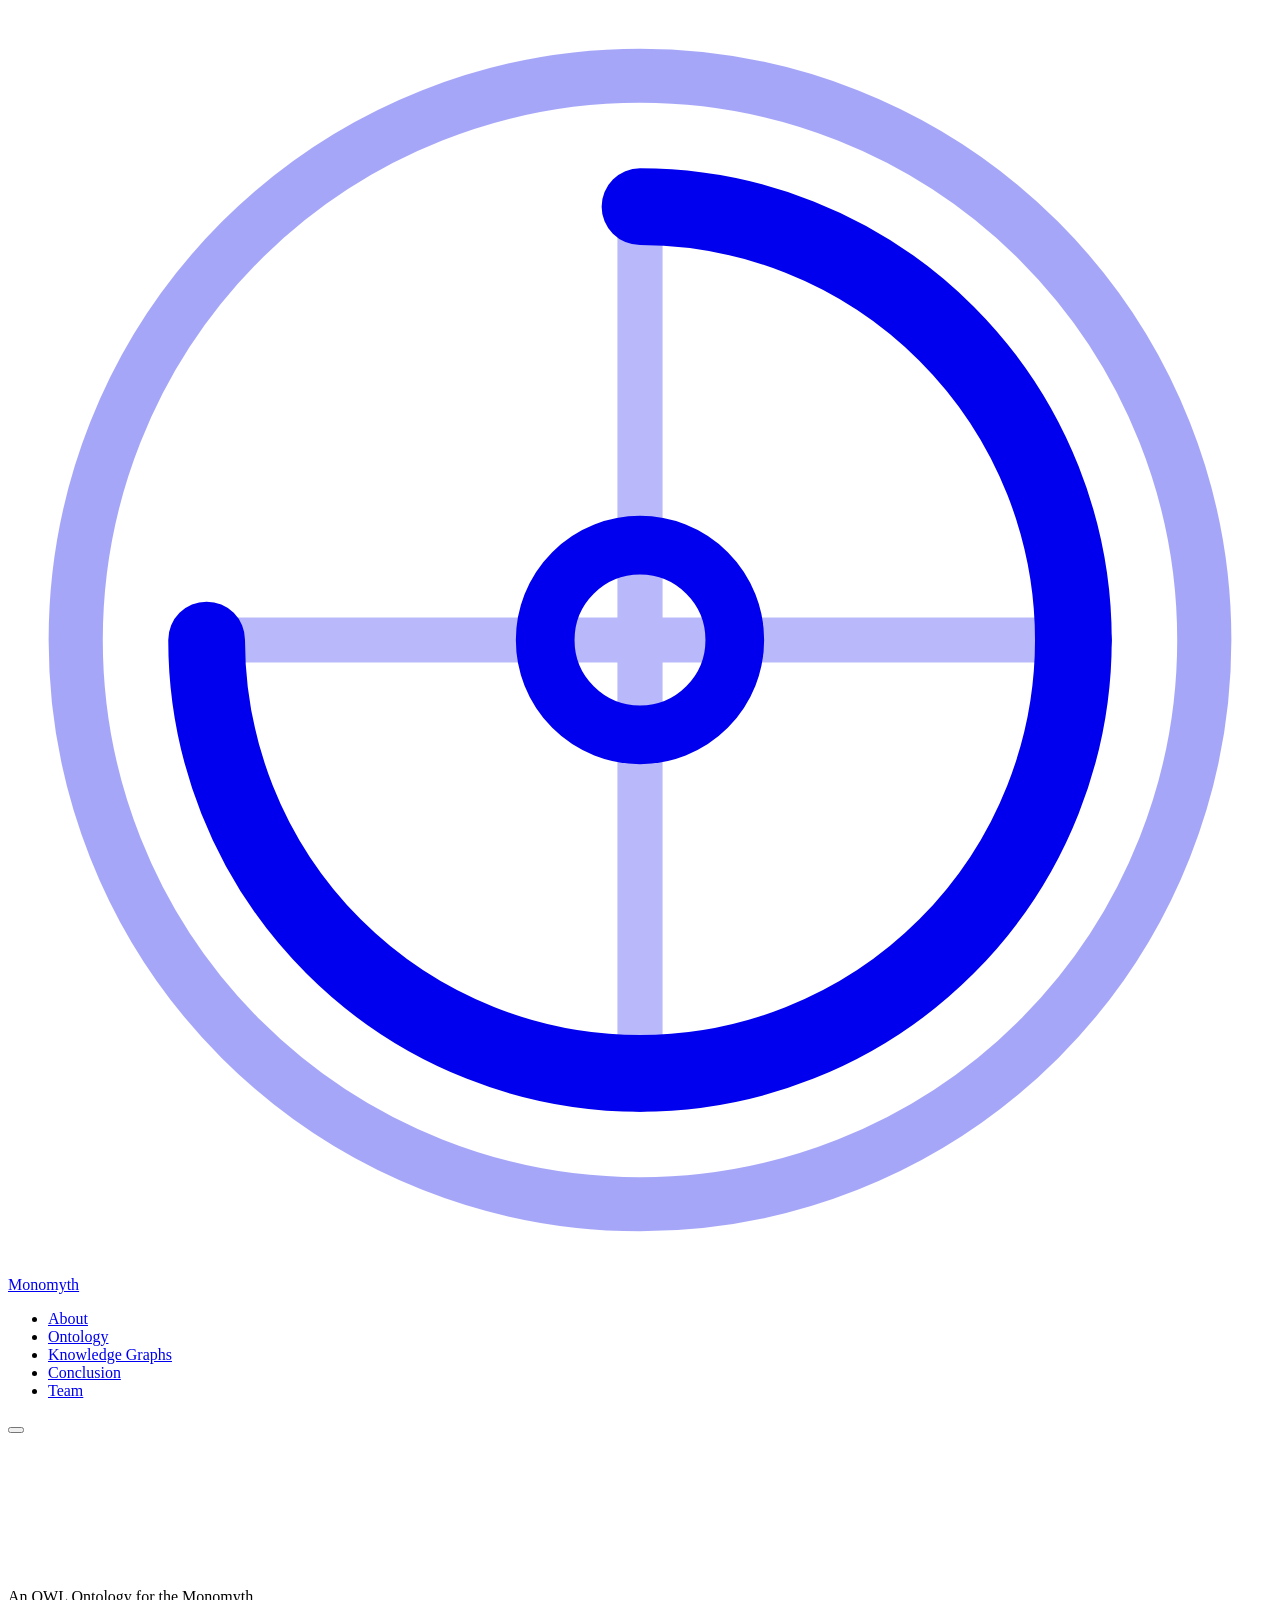
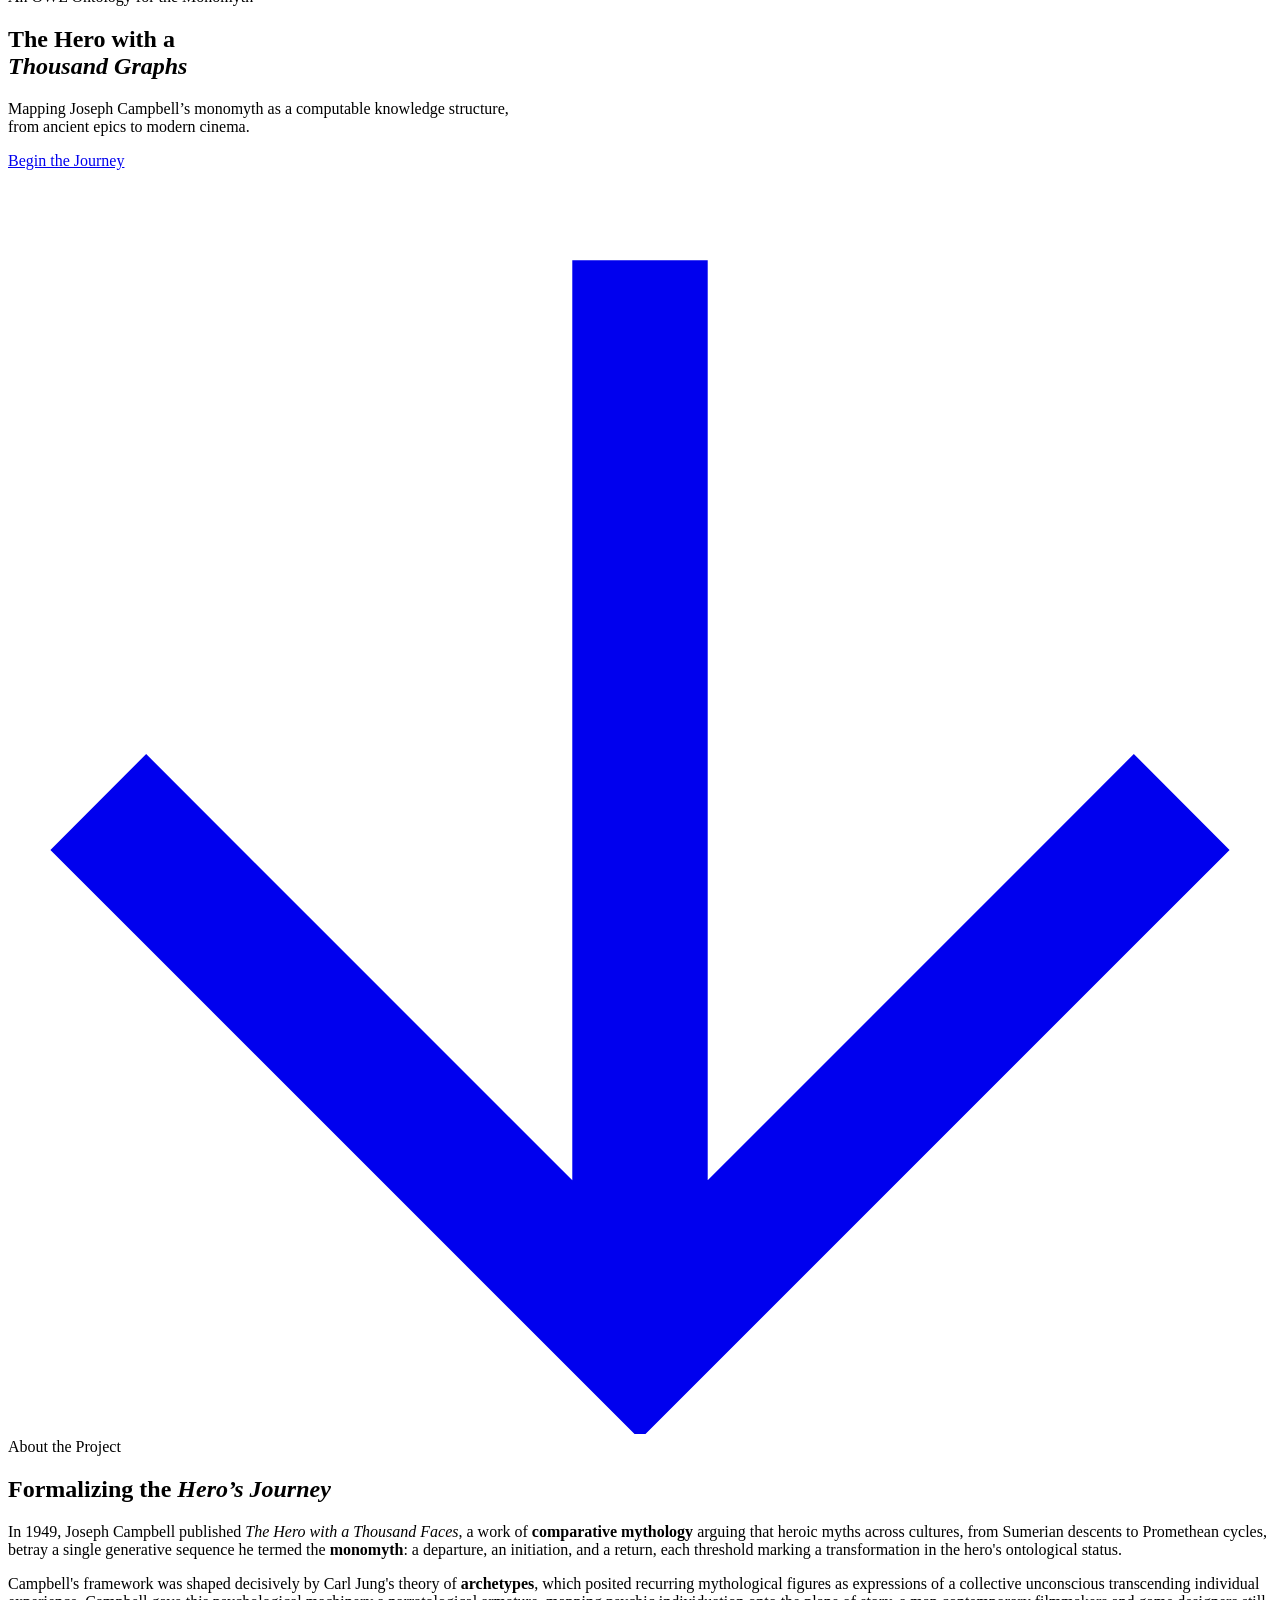
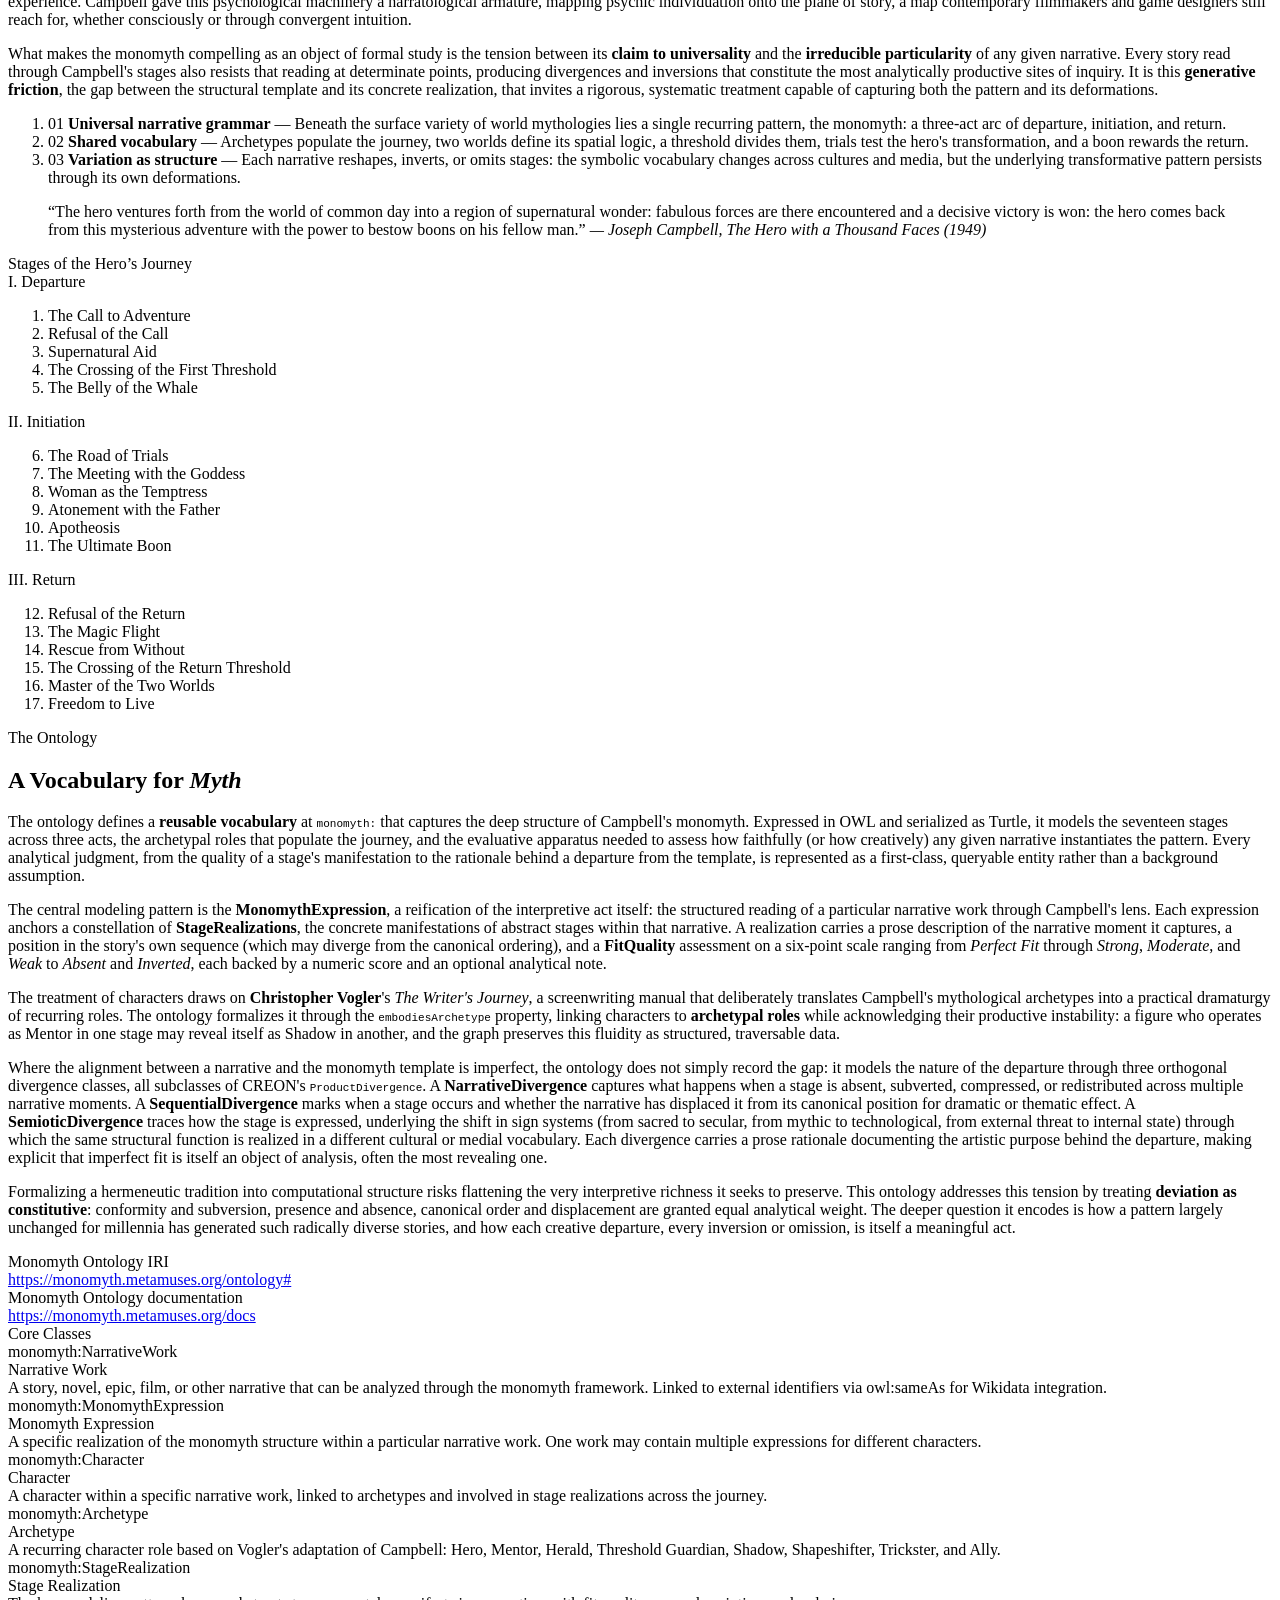
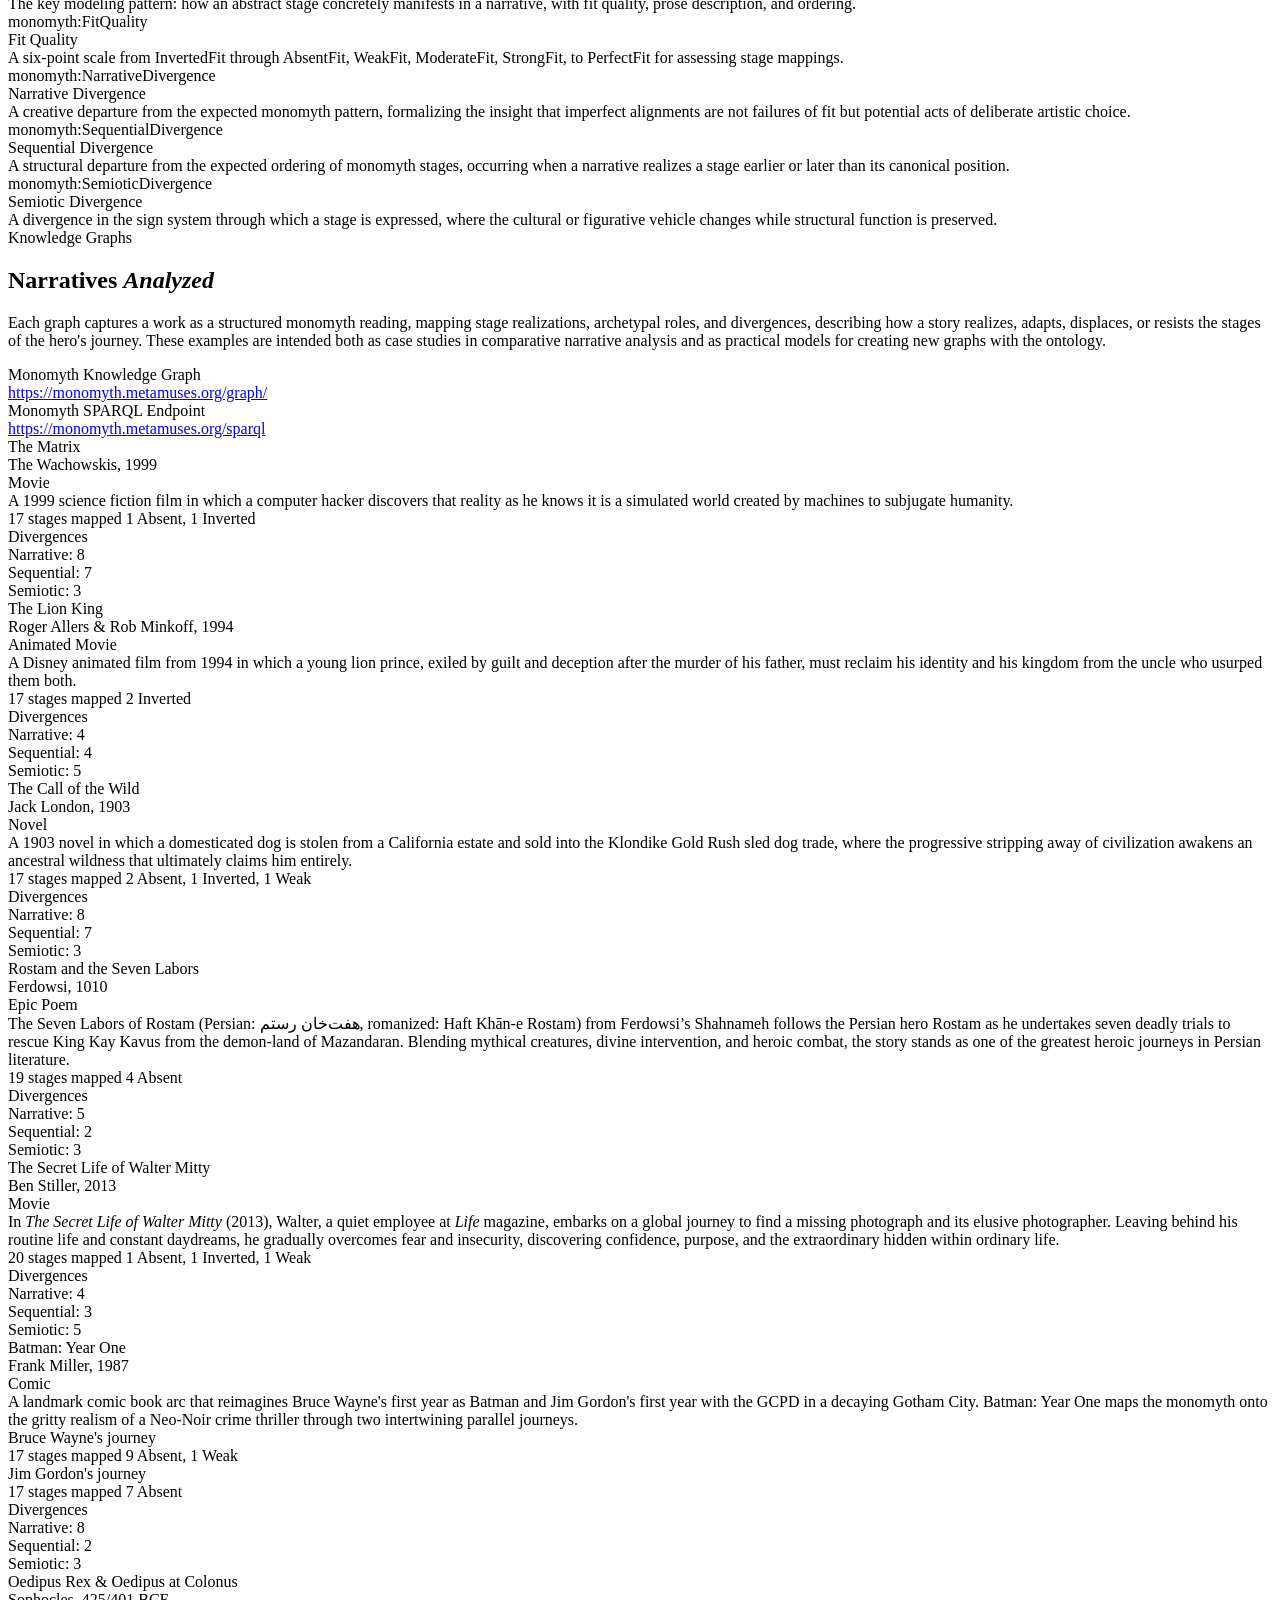
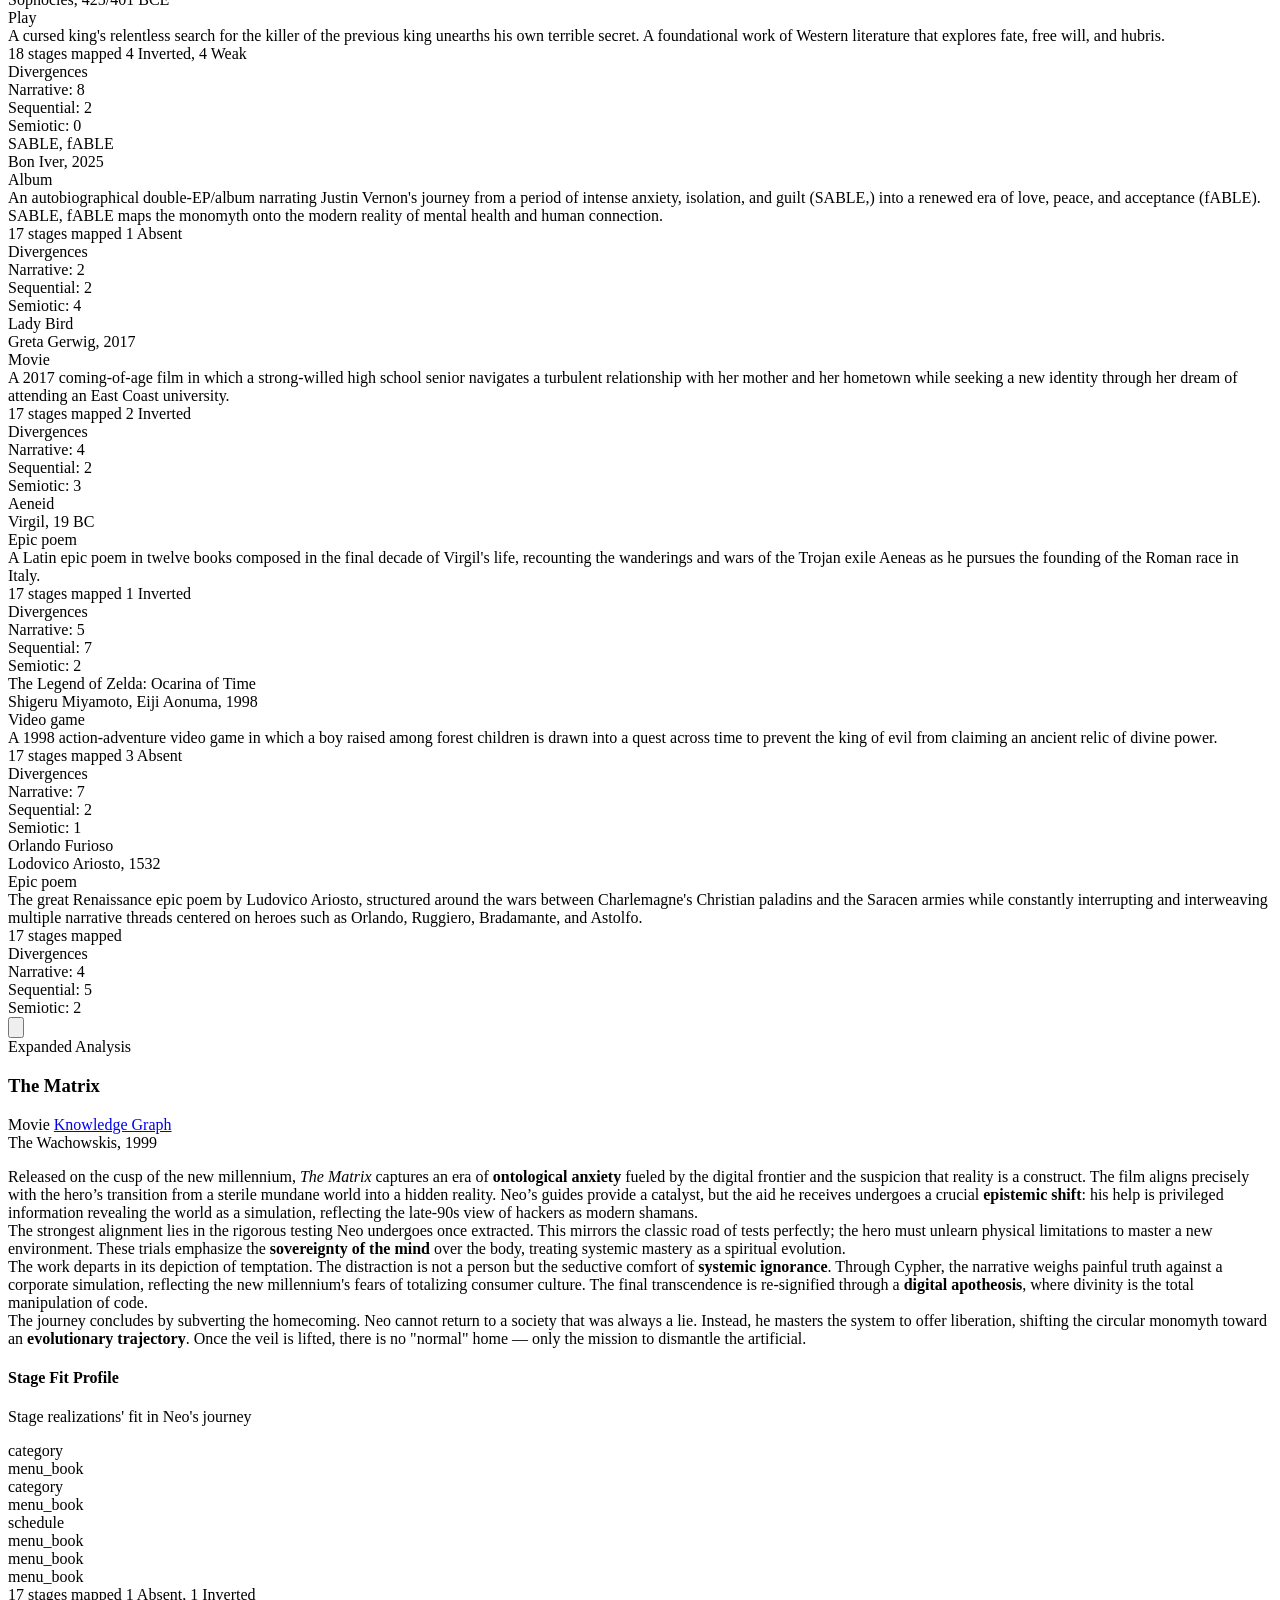
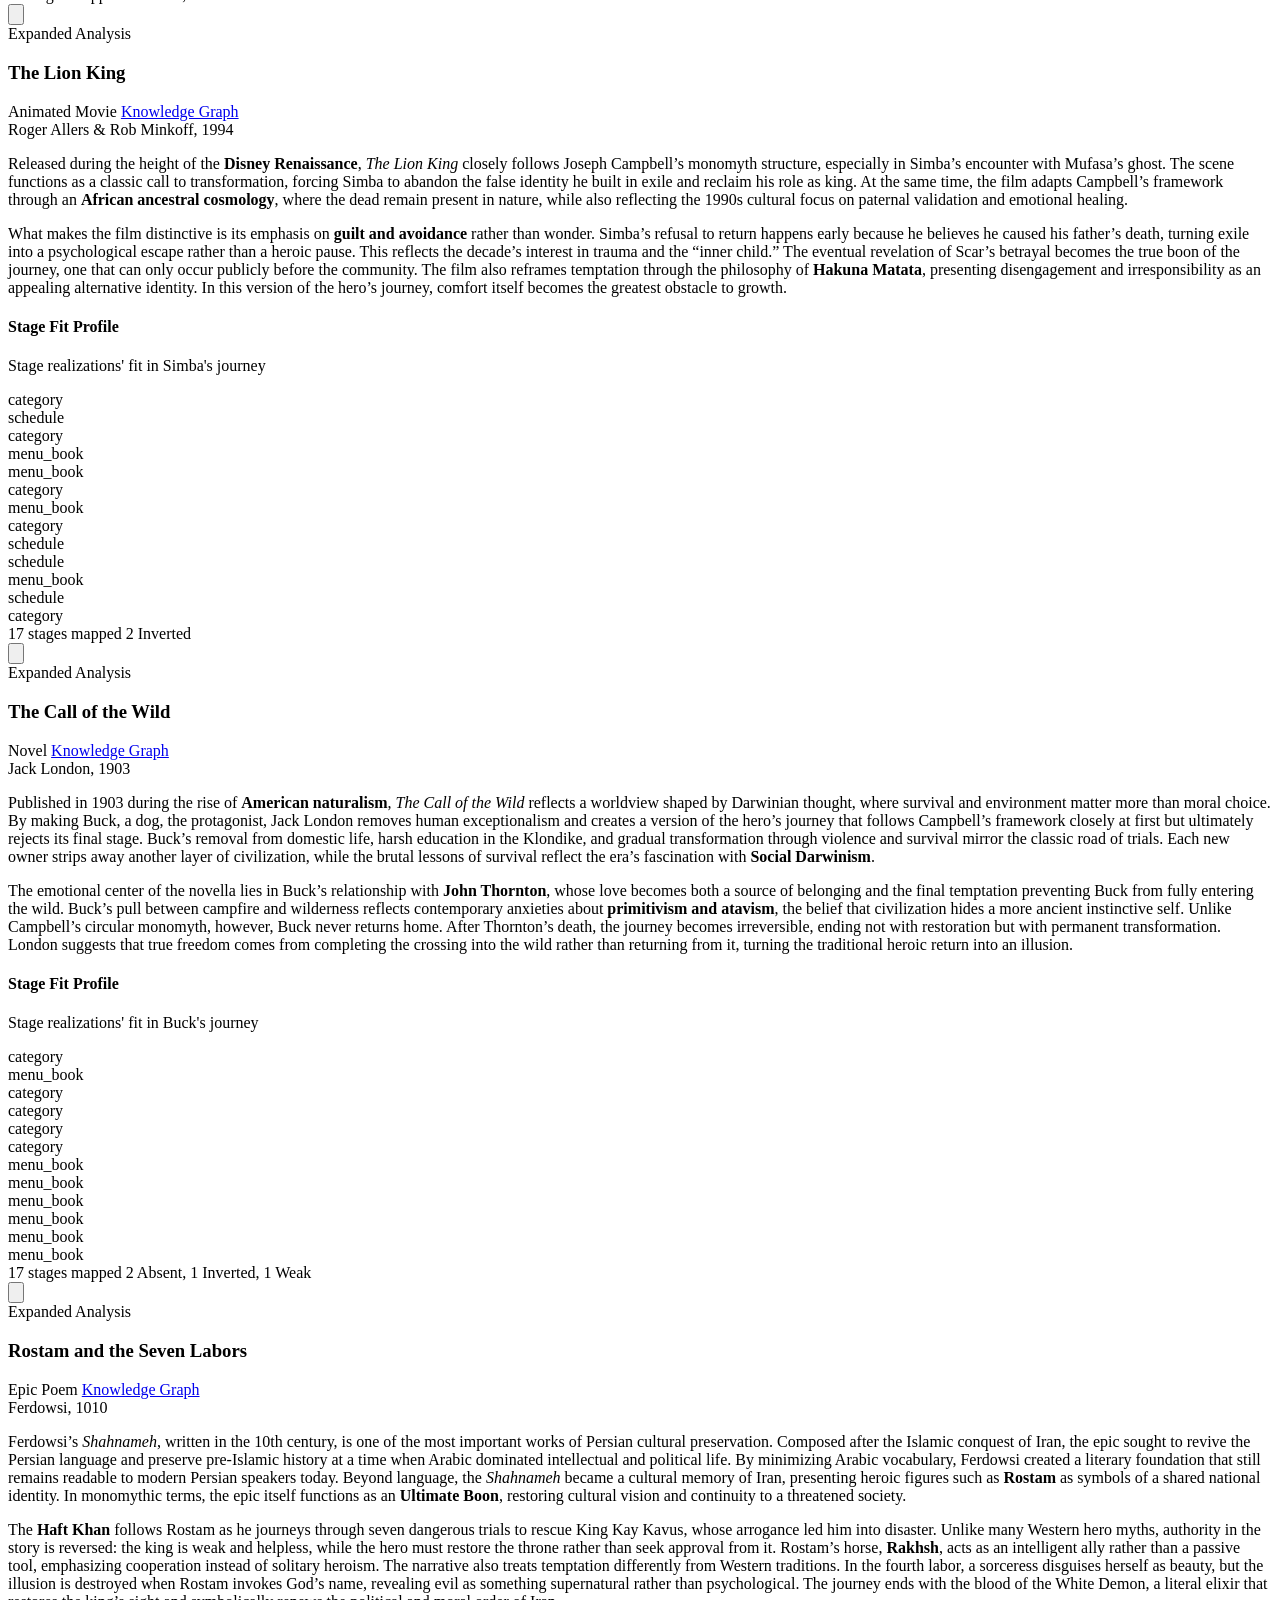
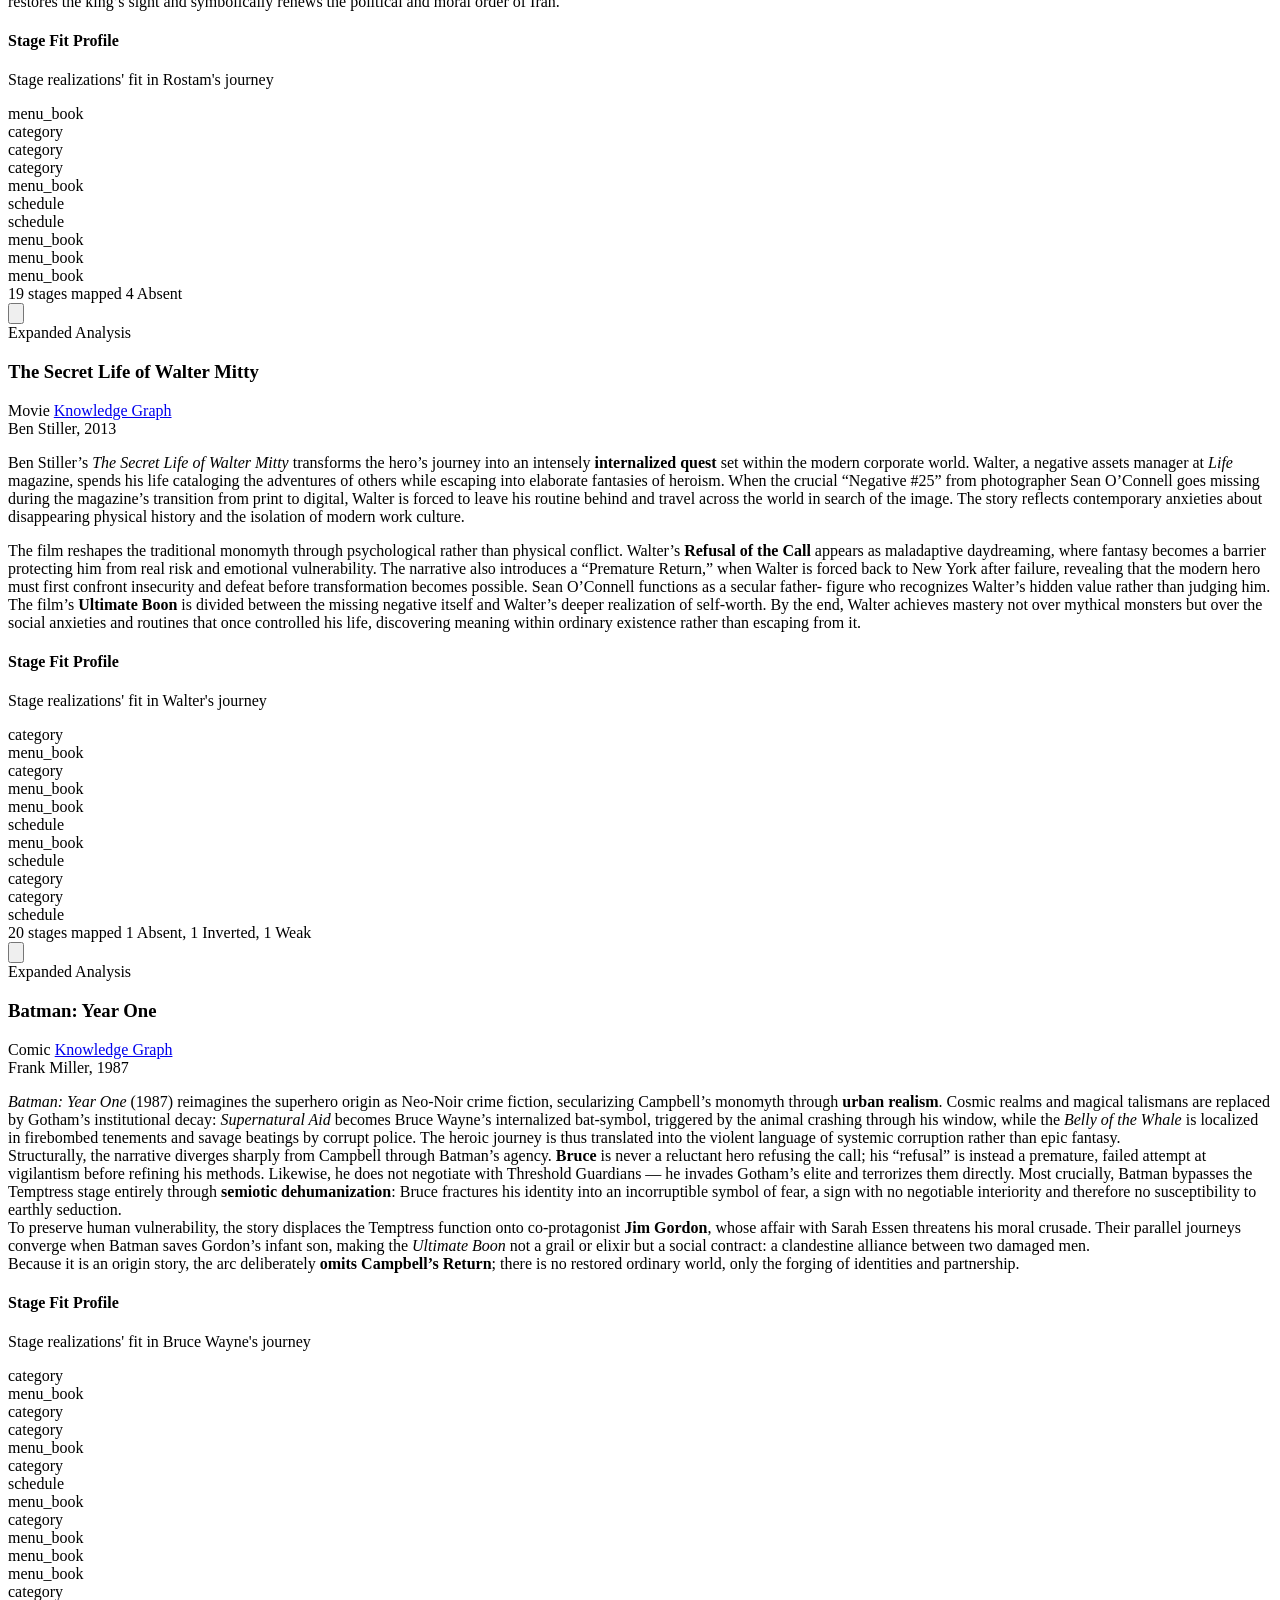
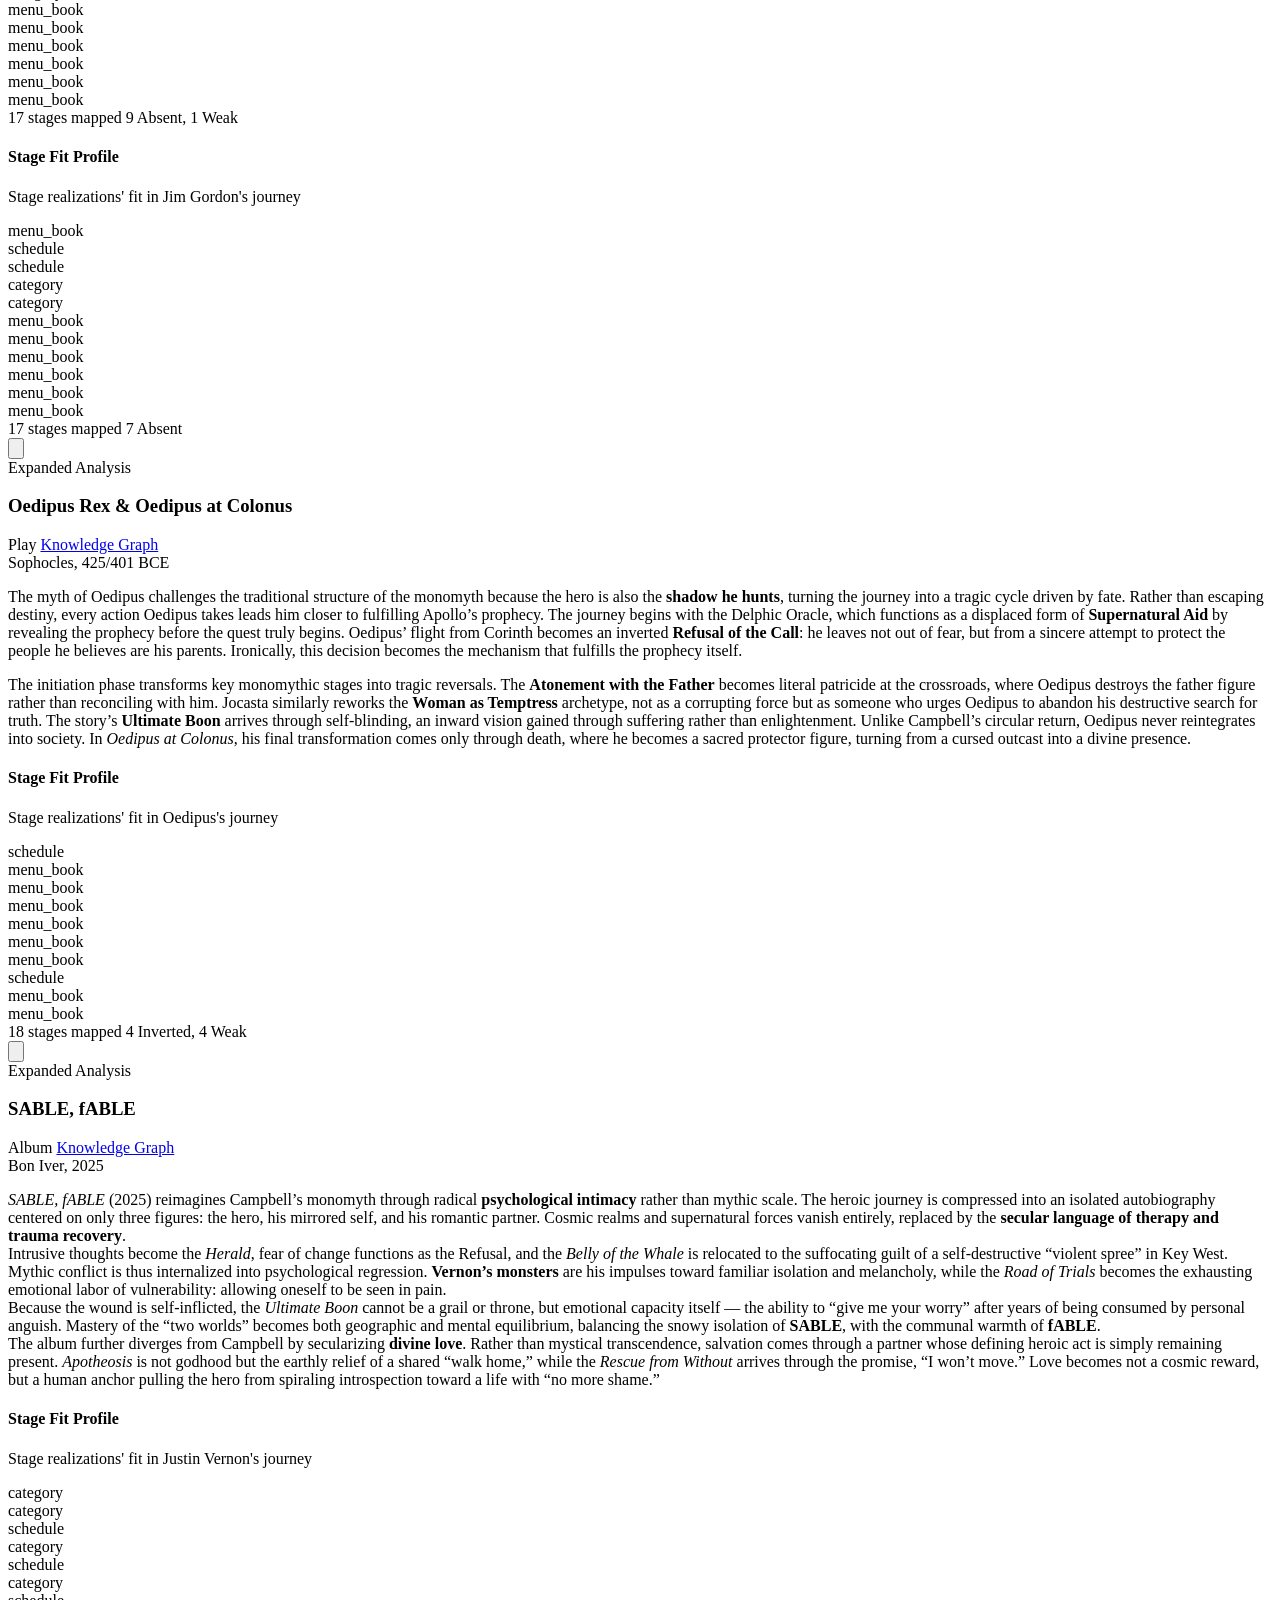
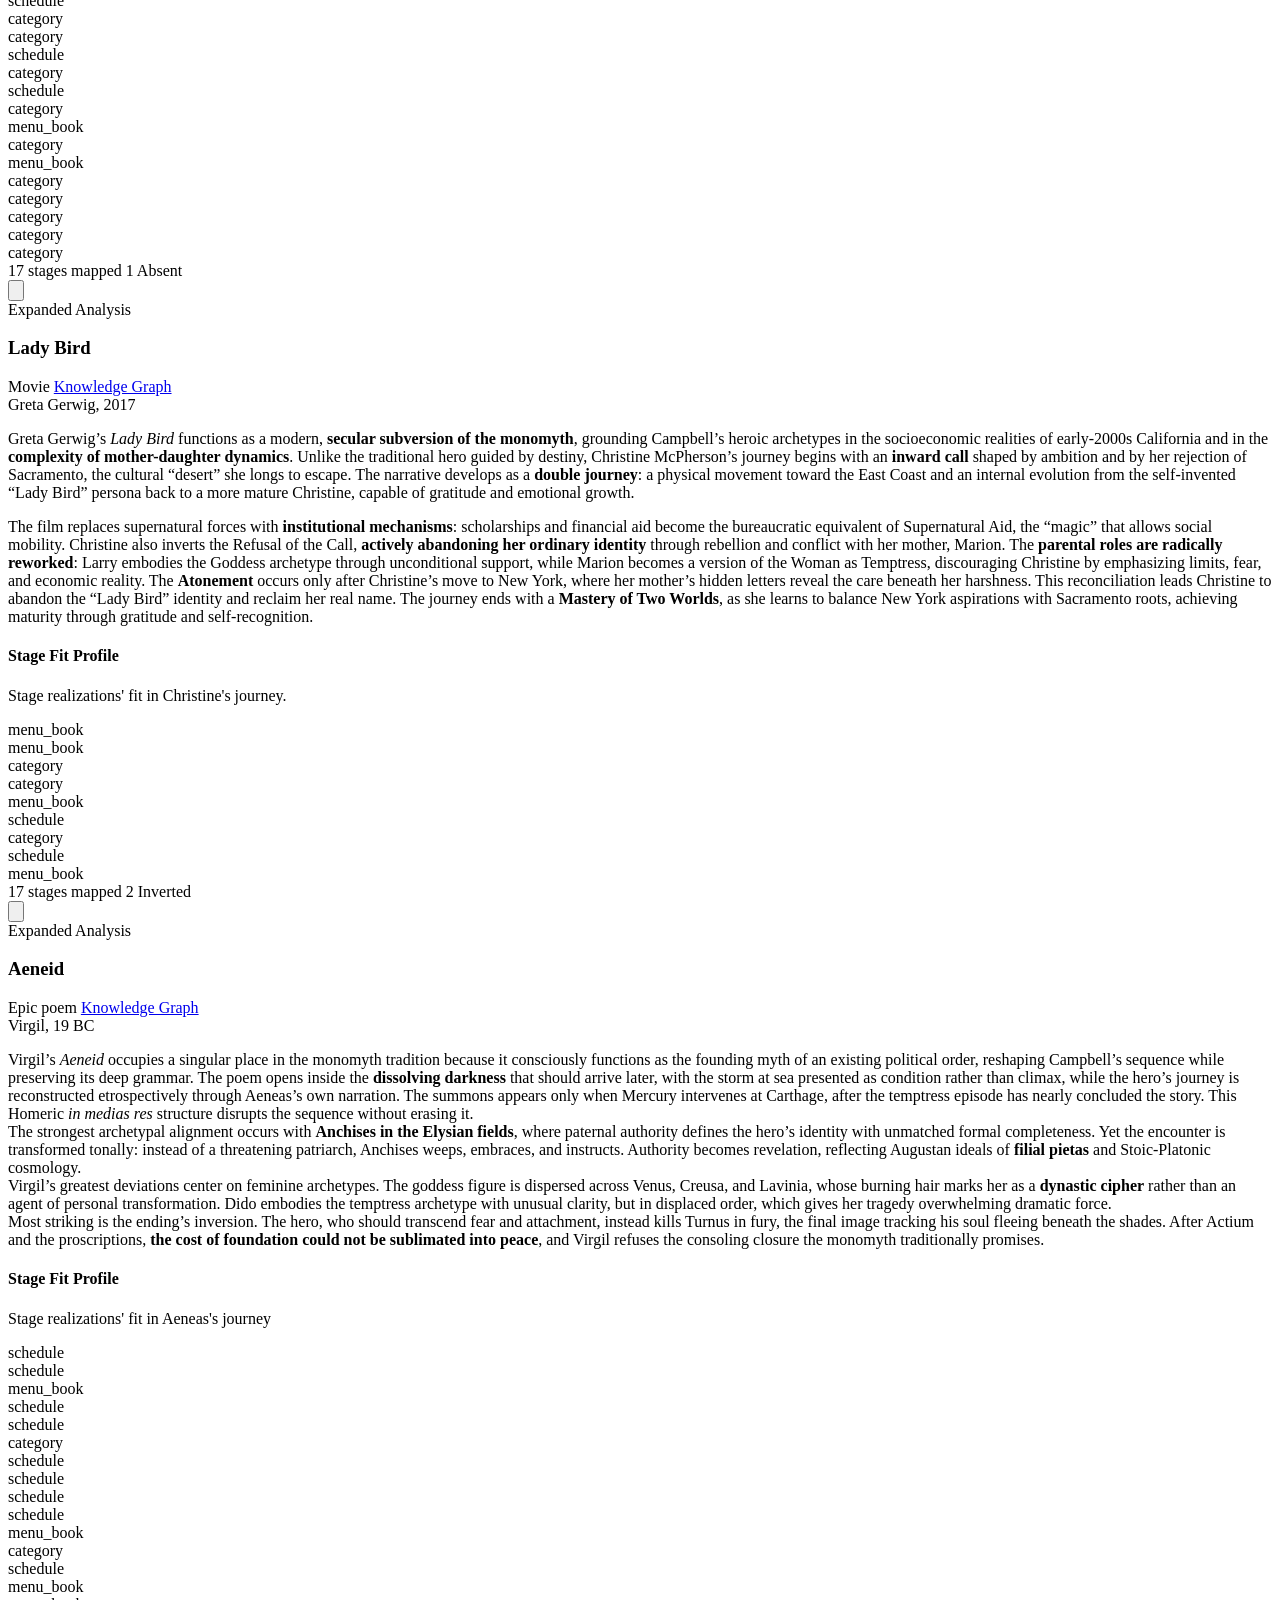
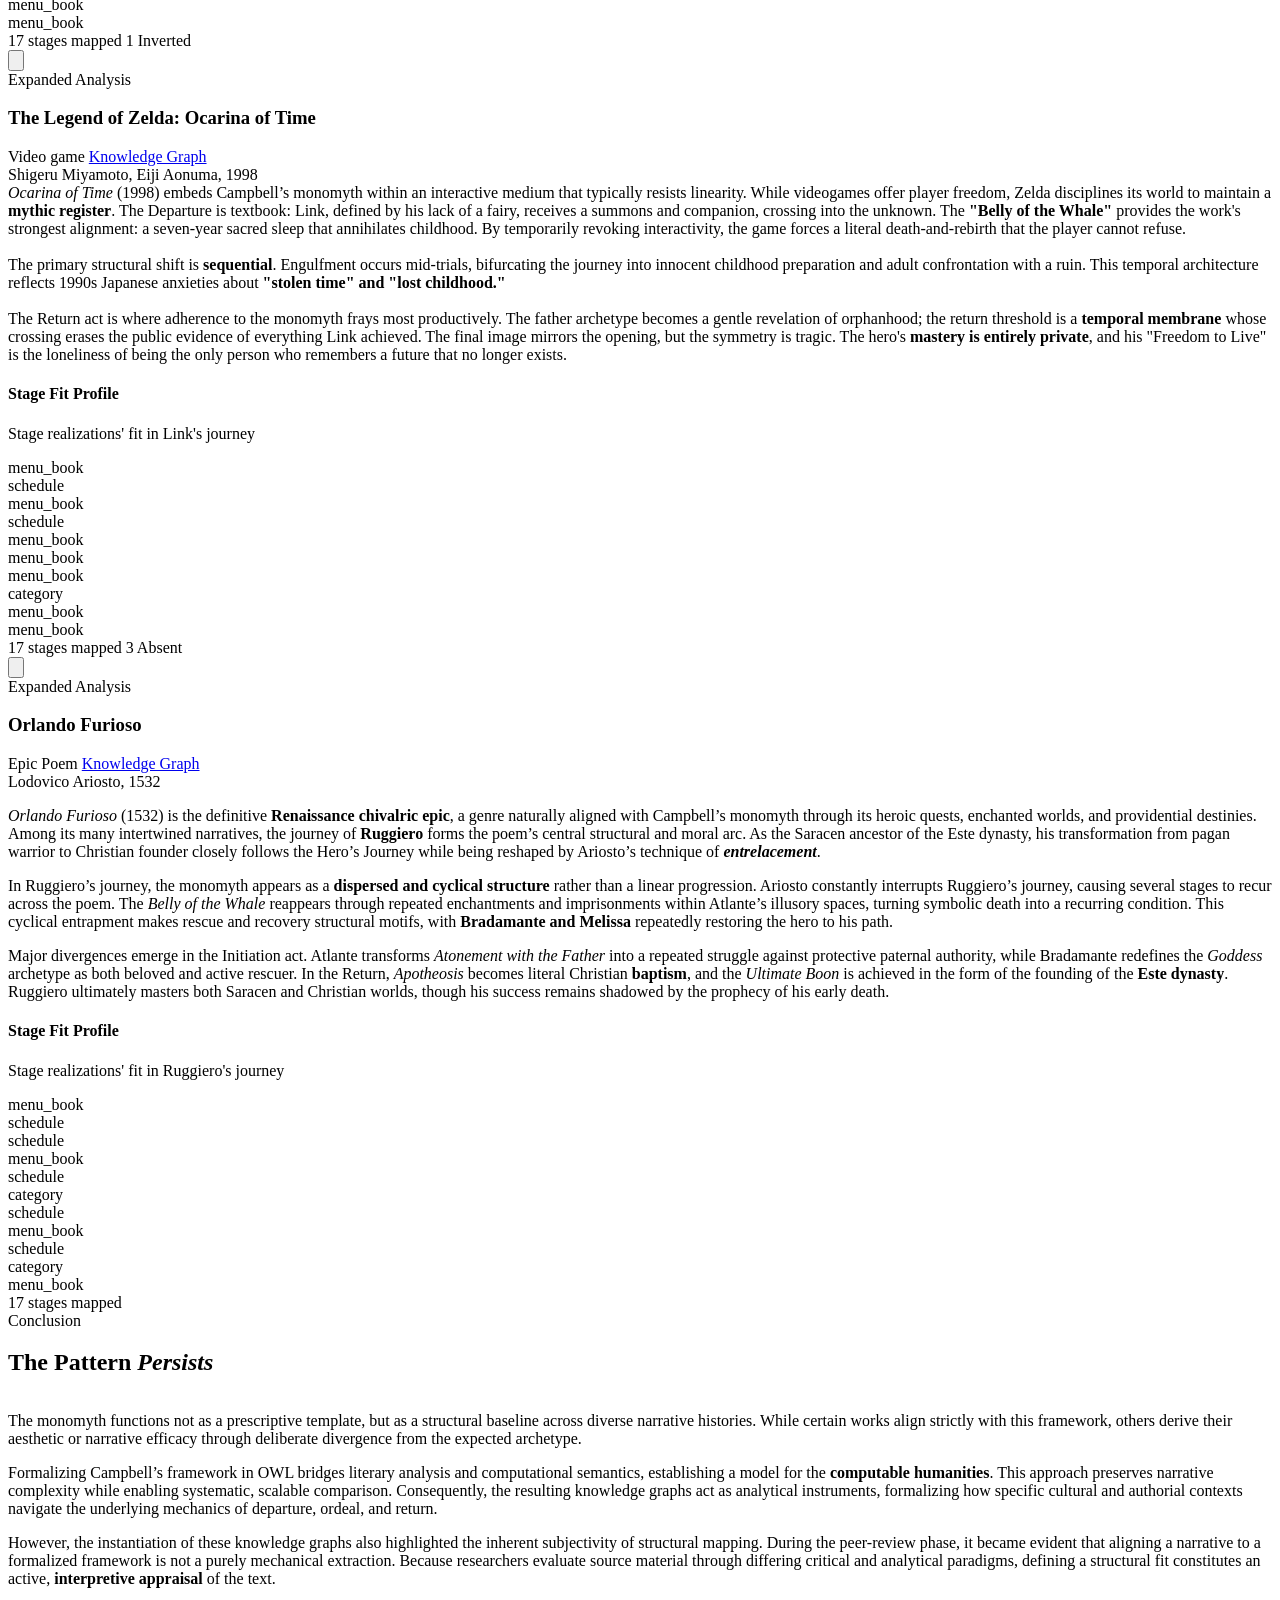
==== website/index.html @ fcc17d39 "Retitle LLM section to avoid break the section in mobile" ====
<!DOCTYPE html>
<html lang="en">

<head>
  <meta charset="UTF-8">
  <meta name="viewport" content="width=device-width, initial-scale=1.0">
  <title>Monomyth</title>
  <link rel="icon" type="image/svg+xml" href="/favicon.svg">
  <link rel="preconnect" href="https://fonts.googleapis.com">
  <link rel="preconnect" href="https://fonts.gstatic.com" crossorigin>
  <link
    href="https://fonts.googleapis.com/css2?family=Cormorant+Garamond:ital,wght@0,300;0,400;0,500;0,600;0,700;1,300;1,400;1,500&family=IBM+Plex+Sans:ital,wght@0,300;0,400;0,500;0,600;1,300;1,400&display=swap"
    rel="stylesheet">
  <link rel="stylesheet"
    href="https://fonts.googleapis.com/css2?family=Material+Symbols+Outlined:opsz,wght,FILL,GRAD@20..48,100..700,0..1,-50..200" />
  <link rel="stylesheet" href="/css/main.css">
</head>

<body>

  <!-- =====================================================================
       NAVBAR
       ====================================================================== -->
  <nav class="navbar" id="navbar">
    <div class="navbar-inner">
      <a href="#hero" class="navbar-brand">
        <svg class="brand-mark" viewBox="0 0 28 28" fill="none" xmlns="http://www.w3.org/2000/svg" aria-hidden="true">
          <circle cx="14" cy="14" r="12.5" stroke="currentColor" stroke-opacity="0.35" stroke-width="1.2" />
          <path d="M14 3.8v20.4M4.2 14h19.6" stroke="currentColor" stroke-opacity="0.28" stroke-width="1" />
          <path d="M14 4.4A9.6 9.6 0 0 1 23.6 14" stroke="currentColor" stroke-width="1.7" stroke-linecap="round" />
          <path d="M23.6 14A9.6 9.6 0 0 1 14 23.6" stroke="currentColor" stroke-width="1.7" stroke-linecap="round" />
          <path d="M14 23.6A9.6 9.6 0 0 1 4.4 14" stroke="currentColor" stroke-width="1.7" stroke-linecap="round" />
          <circle cx="14" cy="14" r="2.1" stroke="currentColor" stroke-width="1.3" />
        </svg>
        Monomyth
      </a>
      <ul class="nav-links" id="navLinks">
        <li><a href="#about">About</a></li>
        <li><a href="#ontology">Ontology</a></li>
        <li><a href="#graphs">Knowledge Graphs</a></li>
        <li><a href="#conclusion">Conclusion</a></li>
        <li><a href="#team">Team</a></li>
      </ul>
      <button class="nav-toggle" id="navToggle" aria-label="Toggle navigation">
        <span></span><span></span><span></span>
      </button>
    </div>
  </nav>

  <!-- =====================================================================
       HERO
       ====================================================================== -->
  <section class="hero" id="hero">
    <div class="hero-bg">
      <canvas id="heroCanvas"></canvas>
      <div class="hero-radial"></div>
    </div>
    <div class="hero-content">
      <div class="hero-label">An OWL Ontology for the Monomyth</div>
      <h1 class="hero-title">The Hero with a<br><em>Thousand Graphs</em></h1>
      <p class="hero-subtitle">
        Mapping Joseph Campbell’s monomyth as a computable knowledge structure,<br class="desktop-break">
        from ancient epics to modern cinema.
      </p>
      <a href="#about" class="hero-cta">
        Begin the Journey
        <svg viewBox="0 0 14 14" fill="none" stroke="currentColor" stroke-width="1.5">
          <path d="M7 1v12M1 7l6 6 6-6" />
        </svg>
      </a>
    </div>
    <div class="hero-scroll-line"></div>
  </section>

  <!-- =====================================================================
       ABOUT SECTION
       ====================================================================== -->
  <section class="section about" id="about">
    <div class="section-inner">
      <div class="reveal">
        <div class="section-label">About the Project</div>
        <h2 class="section-title">Formalizing the <em>Hero’s Journey</em></h2>
        <div class="section-divider"></div>
      </div>

      <div class="about-grid">
        <div class="reveal reveal-delay-1">
          <div class="section-prose">
            <p>In 1949, Joseph Campbell published <em>The Hero with a Thousand Faces</em>, a work of <strong>comparative
                mythology</strong> arguing that heroic myths across cultures, from Sumerian descents to Promethean
              cycles, betray a single generative sequence he termed the <strong>monomyth</strong>: a departure, an
              initiation, and a return, each threshold marking a transformation in the hero's ontological status.</p>

            <p>Campbell's framework was shaped decisively by Carl Jung's theory of <strong>archetypes</strong>, which
              posited recurring mythological figures as expressions of a collective unconscious transcending individual
              experience. Campbell gave this psychological machinery a narratological armature, mapping psychic
              individuation onto the plane of story, a map contemporary filmmakers and game designers still reach for,
              whether consciously or through convergent intuition.</p>

            <p>What makes the monomyth compelling as an object of formal study is the tension between its <strong>claim
                to universality</strong> and the <strong>irreducible particularity</strong> of any given narrative.
              Every story read through Campbell's stages also resists that reading at determinate points, producing
              divergences and inversions that constitute the most analytically productive sites of inquiry. It is this
              <strong>generative friction</strong>, the gap between the structural template and its concrete
              realization, that invites a rigorous, systematic treatment capable of capturing both the pattern and its
              deformations.
            </p>
          </div>

          <ol class="methodology-list reveal">
            <li>
              <span class="step-num">01</span>
              <span class="step-text"><strong>Universal narrative grammar</strong> &mdash; Beneath the surface variety
                of world mythologies lies a single recurring pattern, the monomyth: a three-act arc of departure,
                initiation, and return.</span>
            </li>
            <li>
              <span class="step-num">02</span>
              <span class="step-text"><strong>Shared vocabulary</strong> &mdash; Archetypes populate the journey, two
                worlds define its spatial logic, a threshold divides them, trials test the hero's transformation, and a
                boon rewards the return.</span>
            </li>
            <li>
              <span class="step-num">03</span>
              <span class="step-text"><strong>Variation as structure</strong> &mdash; Each narrative reshapes, inverts,
                or omits stages: the symbolic vocabulary changes across cultures and media, but the underlying
                transformative pattern persists through its own deformations.</span>
            </li>
          </ol>
        </div>

        <div class="reveal">
          <blockquote class="about-quote">
            “The hero ventures forth from the world of common day into a region of supernatural wonder:
            fabulous forces are there encountered and a decisive victory is won: the hero comes back from
            this mysterious adventure with the power to bestow boons on his fellow man.”
            <cite>— Joseph Campbell, <em>The Hero with a Thousand Faces</em> (1949)</cite>
          </blockquote>

          <div class="ontology-classes-label reveal">Stages of the Hero&rsquo;s Journey</div>
          <div class="about-stat-group about-stages-group">
            <div class="about-stat about-stages-box reveal">
              <div class="about-stages-act">I. Departure</div>
              <ol class="about-stages-list" start="1">
                <li>The Call to Adventure</li>
                <li>Refusal of the Call</li>
                <li>Supernatural Aid</li>
                <li>The Crossing of the First Threshold</li>
                <li>The Belly of the Whale</li>
              </ol>
            </div>

            <div class="about-stat about-stages-box reveal reveal-delay-1">
              <div class="about-stages-act">II. Initiation</div>
              <ol class="about-stages-list" start="6">
                <li>The Road of Trials</li>
                <li>The Meeting with the Goddess</li>
                <li>Woman as the Temptress</li>
                <li>Atonement with the Father</li>
                <li>Apotheosis</li>
                <li>The Ultimate Boon</li>
              </ol>
            </div>

            <div class="about-stat about-stages-box reveal reveal-delay-2">
              <div class="about-stages-act">III. Return</div>
              <ol class="about-stages-list" start="12">
                <li>Refusal of the Return</li>
                <li>The Magic Flight</li>
                <li>Rescue from Without</li>
                <li>The Crossing of the Return Threshold</li>
                <li>Master of the Two Worlds</li>
                <li>Freedom to Live</li>
              </ol>
            </div>
          </div>
        </div>
      </div>
    </div>
  </section>

  <!-- =====================================================================
       ONTOLOGY SECTION
       ====================================================================== -->
  <section class="section ontology" id="ontology">
    <div class="section-inner">
      <div class="ontology-intro">
        <div class="reveal">
          <div class="section-label">The Ontology</div>
          <h2 class="section-title">A Vocabulary for <em>Myth</em></h2>
          <div class="section-divider"></div>
          <div class="section-prose">
            <p>
              The ontology defines a <strong>reusable vocabulary</strong> at <code
                style="font-size:0.85em; color:var(--gold-dim);">monomyth:</code> that captures the deep structure of
              Campbell's monomyth. Expressed in OWL and serialized as Turtle, it models the seventeen stages across
              three acts, the archetypal roles that populate the journey, and the evaluative apparatus needed to assess
              how faithfully (or how creatively) any given narrative instantiates the pattern. Every analytical
              judgment, from the quality of a stage's manifestation to the rationale behind a departure from the
              template, is represented as a first-class, queryable entity rather than a background assumption.
            </p>
            <p>
              The central modeling pattern is the <strong>MonomythExpression</strong>, a reification of the interpretive
              act itself: the structured reading of a particular narrative work through Campbell's lens. Each expression
              anchors a constellation of <strong>StageRealizations</strong>, the concrete manifestations of abstract
              stages within that narrative. A realization carries a prose description of the narrative moment it
              captures, a position in the story's own sequence (which may diverge from the canonical ordering), and a
              <strong>FitQuality</strong> assessment on a six-point scale ranging from <em>Perfect Fit</em> through
              <em>Strong</em>, <em>Moderate</em>, and <em>Weak</em> to <em>Absent</em> and <em>Inverted</em>, each
              backed by a numeric score and an optional analytical note.
            </p>
            <p>
              The treatment of characters draws on <strong>Christopher Vogler</strong>'s <em>The Writer's Journey</em>,
              a screenwriting manual that deliberately translates Campbell's mythological archetypes into a practical
              dramaturgy of recurring roles. The ontology formalizes it through the <code
                style="font-size:0.85em; color:var(--gold-dim);">embodiesArchetype</code> property, linking characters
              to <strong>archetypal roles</strong> while acknowledging their productive instability: a figure who
              operates as Mentor in one stage may reveal itself as Shadow in another, and the graph preserves this
              fluidity as structured, traversable data.
            </p>
            <p>
              Where the alignment between a narrative and the monomyth template is imperfect, the ontology does not
              simply record the gap: it models the nature of the departure through three orthogonal divergence classes,
              all subclasses of CREON's <code style="font-size:0.85em; color:var(--gold-dim);">ProductDivergence</code>.
              A <strong>NarrativeDivergence</strong> captures what happens when a stage is absent, subverted,
              compressed, or redistributed across multiple narrative moments. A <strong>SequentialDivergence</strong>
              marks when a stage occurs and whether the narrative has displaced it from its canonical position for
              dramatic or thematic effect. A <strong>SemioticDivergence</strong> traces how the stage is expressed,
              underlying the shift in sign systems (from sacred to secular, from mythic to technological, from external
              threat to internal state) through which the same structural function is realized in a different cultural
              or medial vocabulary. Each divergence carries a prose rationale documenting the artistic purpose behind
              the departure, making explicit that imperfect fit is itself an object of analysis, often the most
              revealing one.
            </p>
            <p>
              Formalizing a hermeneutic tradition into computational structure risks flattening the very interpretive
              richness it seeks to preserve. This ontology addresses this tension by treating <strong>deviation as
                constitutive</strong>: conformity and subversion, presence and absence, canonical order and displacement
              are granted equal analytical weight. The deeper question it encodes is how a pattern largely unchanged for
              millennia has generated such radically diverse stories, and how each creative departure, every inversion
              or omission, is itself a meaningful act.
            </p>
          </div>
        </div>

        <div class="reveal reveal-delay-1 ontology-classes-panel">
          <div class="about-stat about-stages-box ontology-iri-box">
            <div class="about-stages-act">Monomyth Ontology IRI</div>
            <a class="ontology-iri-value" href="https://monomyth.metamuses.org/ontology#" target="_blank"
              rel="noopener">https://monomyth.metamuses.org/ontology#</a>
          </div>
          <div class="about-stat about-stages-box ontology-iri-box">
            <div class="about-stages-act">Monomyth Ontology documentation</div>
            <a class="ontology-iri-value" href="https://monomyth.metamuses.org/docs" target="_blank"
              rel="noopener">https://monomyth.metamuses.org/docs</a>
          </div>
          <div class="ontology-classes-label">Core Classes</div>
          <div class="ontology-classes">
            <div class="class-card reveal">
              <div class="class-prefix">monomyth:NarrativeWork</div>
              <div class="class-name">Narrative Work</div>
              <div class="class-desc">A story, novel, epic, film, or other narrative that can be analyzed through the
                monomyth framework. Linked to external identifiers via owl:sameAs for Wikidata integration.</div>
            </div>
            <div class="class-card reveal reveal-delay-1">
              <div class="class-prefix">monomyth:MonomythExpression</div>
              <div class="class-name">Monomyth Expression</div>
              <div class="class-desc">A specific realization of the monomyth structure within a particular narrative
                work. One work may contain multiple expressions for different characters.</div>
            </div>
            <div class="class-card reveal">
              <div class="class-prefix">monomyth:Character</div>
              <div class="class-name">Character</div>
              <div class="class-desc">A character within a specific narrative work, linked to archetypes and involved in
                stage realizations across the journey.</div>
            </div>
            <div class="class-card reveal reveal-delay-1">
              <div class="class-prefix">monomyth:Archetype</div>
              <div class="class-name">Archetype</div>
              <div class="class-desc">A recurring character role based on Vogler's adaptation of Campbell: Hero, Mentor,
                Herald, Threshold Guardian, Shadow, Shapeshifter, Trickster, and Ally.</div>
            </div>
            <div class="class-card reveal">
              <div class="class-prefix">monomyth:StageRealization</div>
              <div class="class-name">Stage Realization</div>
              <div class="class-desc">The key modeling pattern: how an abstract stage concretely manifests in a
                narrative, with fit quality, prose description, and ordering.</div>
            </div>
            <div class="class-card reveal reveal-delay-1">
              <div class="class-prefix">monomyth:FitQuality</div>
              <div class="class-name">Fit Quality</div>
              <div class="class-desc">A six-point scale from InvertedFit through AbsentFit, WeakFit, ModerateFit,
                StrongFit, to PerfectFit for assessing stage mappings.</div>
            </div>
            <div class="class-card reveal">
              <div class="class-prefix">monomyth:NarrativeDivergence</div>
              <div class="class-name">Narrative Divergence</div>
              <div class="class-desc">A creative departure from the expected monomyth pattern, formalizing the insight
                that imperfect alignments are not failures of fit but potential acts of deliberate artistic choice.
              </div>
            </div>
            <div class="class-card reveal reveal-delay-1">
              <div class="class-prefix">monomyth:SequentialDivergence</div>
              <div class="class-name">Sequential Divergence</div>
              <div class="class-desc">A structural departure from the expected ordering of monomyth stages, occurring
                when a narrative realizes a stage earlier or later than its canonical position.</div>
            </div>
            <div class="class-card reveal">
              <div class="class-prefix">monomyth:SemioticDivergence</div>
              <div class="class-name">Semiotic Divergence</div>
              <div class="class-desc">A divergence in the sign system through which a stage is expressed, where the
                cultural or figurative vehicle changes while structural function is preserved.</div>
            </div>
          </div>
        </div>
      </div>
    </div>
  </section>

  <!-- =====================================================================
       KNOWLEDGE GRAPHS SECTION
       ====================================================================== -->
  <section class="section knowledge-graphs" id="graphs">
    <div class="section-inner">
      <div class="kg-header">
        <div class="reveal">
          <div class="section-label">Knowledge Graphs</div>
          <h2 class="section-title">Narratives <em>Analyzed</em></h2>
          <div class="section-divider"></div>
          <p class="section-prose" style="margin-top: 20px;">
            Each graph captures a work as a structured monomyth reading, mapping stage realizations, archetypal roles, and divergences, describing how a story realizes, adapts, displaces, or resists the stages of the hero's journey. These examples are intended both as case studies in comparative narrative analysis and as practical models for creating new graphs with the ontology.
          </p>
        </div>
        <div class="about-stat-group about-stages-group">
          <div class="about-stat about-stages-box reveal reveal-delay-1">
            <div class="about-stages-act">Monomyth Knowledge Graph</div>
            <a class="ontology-iri-value" href="https://monomyth.metamuses.org/graph/" target="_blank"
              rel="noopener">https://monomyth.metamuses.org/graph/</a>
          </div>
          <div class="about-stat about-stages-box reveal reveal-delay-2">
            <div class="about-stages-act">Monomyth SPARQL Endpoint</div>
            <a class="ontology-iri-value" href="https://monomyth.metamuses.org/sparql?query=select%20%2A%20where%20%7B%20%3Fs%20%3Fp%20%3Fo.%7D%20limit%2010" target="_blank"
              rel="noopener">https://monomyth.metamuses.org/sparql</a>
          </div>
        </div>
      </div>

      <!-- Tiles -->
      <div class="kg-grid">
        <div class="kg-card reveal" data-modal-target="kg-modal-matrix">
          <div class="kg-card-inner">
            <div class="kg-card-header">
              <div>
                <div class="work-title">The Matrix</div>
                <div class="work-author">The Wachowskis, 1999</div>
              </div>
              <span class="tag tag-movie">Movie</span>
            </div>
            <div class="work-desc">A 1999 science fiction film in which a computer hacker discovers that reality as he knows it is a simulated world created by machines to subjugate humanity.</div>
            <div class="fit-bar">
              <div class="segment filled strong"></div>
              <div class="segment filled strong"></div>
              <div class="segment filled strong"></div>
              <div class="segment filled strong"></div>
              <div class="segment filled strong"></div>
              <div class="segment filled strong"></div>
              <div class="segment filled strong"></div>
              <div class="segment filled moderate"></div>
              <div class="segment filled strong"></div>
              <div class="segment filled moderate"></div>
              <div class="segment filled strong"></div>
              <div class="segment filled moderate"></div>
              <div class="segment filled strong"></div>
              <div class="segment filled absent"></div>
              <div class="segment filled inverted"></div>
              <div class="segment filled strong"></div>
              <div class="segment filled strong"></div>
            </div>
            <div class="fit-label">
              <span>17 stages mapped</span>
              <span>1 Absent, 1 Inverted</span>
            </div>
            <div class="meta-title">Divergences</div>
            <div class="meta-row">
              <div class="meta-item">Narrative: <span>8</span></div>
              <div class="meta-item">Sequential: <span>7</span></div>
              <div class="meta-item">Semiotic: <span>3</span></div>
            </div>
          </div>
        </div>

        <div class="kg-card reveal reveal-delay-1" data-modal-target="kg-modal-lion-king">
          <div class="kg-card-inner">
            <div class="kg-card-header">
              <div>
                <div class="work-title">The Lion King</div>
                <div class="work-author">Roger Allers & Rob Minkoff, 1994</div>
              </div>
              <span class="tag tag-movie">Animated Movie</span>
            </div>
            <div class="work-desc">A Disney animated film from 1994 in which a young lion prince, exiled by guilt and deception after the murder of his father, must reclaim his identity and his kingdom from the uncle who usurped them both.</div>
            <div class="fit-bar">
              <div class="segment filled strong"></div>
              <div class="segment filled moderate"></div>
              <div class="segment filled strong"></div>
              <div class="segment filled strong"></div>
              <div class="segment filled strong"></div>
              <div class="segment filled inverted"></div>
              <div class="segment filled strong"></div>
              <div class="segment filled moderate"></div>
              <div class="segment filled strong"></div>
              <div class="segment filled strong"></div>
              <div class="segment filled strong"></div>
              <div class="segment filled inverted"></div>
              <div class="segment filled strong"></div>
              <div class="segment filled strong"></div>
              <div class="segment filled strong"></div>
              <div class="segment filled strong"></div>
              <div class="segment filled strong"></div>
            </div>
            <div class="fit-label">
              <span>17 stages mapped</span>
              <span>2 Inverted</span>
            </div>
            <div class="meta-title">Divergences</div>
            <div class="meta-row">
              <div class="meta-item">Narrative: <span>4</span></div>
              <div class="meta-item">Sequential: <span>4</span></div>
              <div class="meta-item">Semiotic: <span>5</span></div>
            </div>
          </div>
        </div>

        <div class="kg-card reveal reveal-delay-2" data-modal-target="kg-modal-call-of-wild">
          <div class="kg-card-inner">
            <div class="kg-card-header">
              <div>
                <div class="work-title">The Call of the Wild</div>
                <div class="work-author">Jack London, 1903</div>
              </div>
              <span class="tag tag-book">Novel</span>
            </div>
            <div class="work-desc">A 1903 novel in which a domesticated dog is stolen from a California estate and sold into the Klondike Gold Rush sled dog trade, where the progressive stripping away of civilization awakens an ancestral wildness that ultimately claims him entirely.</div>
            <div class="fit-bar">
              <div class="segment filled strong"></div>
              <div class="segment filled moderate"></div>
              <div class="segment filled strong"></div>
              <div class="segment filled strong"></div>
              <div class="segment filled strong"></div>
              <div class="segment filled strong"></div>
              <div class="segment filled strong"></div>
              <div class="segment filled strong"></div>
              <div class="segment filled moderate"></div>
              <div class="segment filled strong"></div>
              <div class="segment filled strong"></div>
              <div class="segment filled strong"></div>
              <div class="segment filled absent"></div>
              <div class="segment filled absent"></div>
              <div class="segment filled inverted"></div>
              <div class="segment filled weak"></div>
              <div class="segment filled strong"></div>
            </div>
            <div class="fit-label">
              <span>17 stages mapped</span>
              <span>2 Absent, 1 Inverted, 1 Weak</span>
            </div>
            <div class="meta-title">Divergences</div>
            <div class="meta-row">
              <div class="meta-item">Narrative: <span>8</span></div>
              <div class="meta-item">Sequential: <span>7</span></div>
              <div class="meta-item">Semiotic: <span>3</span></div>
            </div>
          </div>
        </div>
        <div class="kg-card reveal" data-modal-target="kg-modal-rostam">
          <div class="kg-card-inner">
            <div class="kg-card-header">
              <div>
                <div class="work-title">Rostam and the Seven Labors</div>
                <div class="work-author">Ferdowsi, 1010</div>
              </div>
              <span class="tag tag-book">Epic Poem</span>
            </div>
            <div class="work-desc">
              The Seven Labors of Rostam (Persian: هفت‌خان رستم, romanized: Haft Khān-e Rostam) from Ferdowsi’s
              Shahnameh follows the Persian hero Rostam as he undertakes seven deadly trials to rescue King Kay Kavus
              from the demon-land of Mazandaran. Blending mythical creatures, divine intervention, and heroic combat,
              the story stands as one of the greatest heroic journeys in Persian literature.
            </div>
            <div class="fit-bar">
              <div class="segment filled perfect"></div>
              <div class="segment filled absent"></div>
              <div class="segment filled strong"></div>
              <div class="segment filled perfect"></div>
              <div class="segment filled moderate"></div>
              <div class="segment filled strong"></div>
              <div class="segment filled absent"></div>
              <div class="segment filled strong"></div>
              <div class="segment filled strong"></div>
              <div class="segment filled strong"></div>
              <div class="segment filled strong"></div>
              <div class="segment filled perfect"></div>
              <div class="segment filled perfect"></div>
              <div class="segment filled absent"></div>
              <div class="segment filled moderate"></div>
              <div class="segment filled absent"></div>
              <div class="segment filled perfect"></div>
              <div class="segment filled strong"></div>
              <div class="segment filled perfect"></div>
            </div>

            <div class="fit-label">
              <span>19 stages mapped</span>
              <span>4 Absent</span>
            </div>

            <div class="meta-title">Divergences</div>
            <div class="meta-row">
              <div class="meta-item">Narrative: <span>5</span></div>
              <div class="meta-item">Sequential: <span>2</span></div>
              <div class="meta-item">Semiotic: <span>3</span></div>
            </div>
          </div>
        </div>

        <div class="kg-card reveal reveal-delay-1" data-modal-target="kg-modal-waltermitty">
          <div class="kg-card-inner">
            <div class="kg-card-header">
              <div>
                <div class="work-title">The Secret Life of Walter Mitty</div>
                <div class="work-author">Ben Stiller, 2013</div>
              </div>
              <span class="tag tag-movie">Movie</span>
            </div>
            <div class="work-desc"> In <i>The Secret Life of Walter Mitty</i> (2013), Walter, a quiet employee at
              <i>Life</i> magazine, embarks on a global journey to find a missing photograph and its elusive
              photographer. Leaving behind his routine life and constant daydreams, he gradually overcomes fear and
              insecurity, discovering confidence, purpose, and the extraordinary hidden within ordinary life.
            </div>
            <div class="fit-bar">
              <div class="segment filled strong"></div>
              <div class="segment filled moderate"></div>
              <div class="segment filled strong"></div>
              <div class="segment filled perfect"></div>
              <div class="segment filled strong"></div>
              <div class="segment filled strong"></div>
              <div class="segment filled absent"></div>
              <div class="segment filled weak"></div>
              <div class="segment filled inverted"></div>
              <div class="segment filled moderate"></div>
              <div class="segment filled strong"></div>
              <div class="segment filled strong"></div>
              <div class="segment filled strong"></div>
              <div class="segment filled strong"></div>
              <div class="segment filled strong"></div>
              <div class="segment filled moderate"></div>
              <div class="segment filled perfect"></div>
              <div class="segment filled strong"></div>
              <div class="segment filled perfect"></div>
              <div class="segment filled perfect"></div>
            </div>

            <div class="fit-label">
              <span>20 stages mapped</span>
              <span>1 Absent, 1 Inverted, 1 Weak</span>
            </div>

            <div class="meta-title">Divergences</div>
            <div class="meta-row">
              <div class="meta-item">Narrative: <span>4</span></div>
              <div class="meta-item">Sequential: <span>3</span></div>
              <div class="meta-item">Semiotic: <span>5</span></div>
            </div>
          </div>
        </div>

        <div class="kg-card reveal reveal-delay-2" data-modal-target="kg-modal-batman">
          <div class="kg-card-inner">
            <div class="kg-card-header">
              <div>
                <div class="work-title">Batman: Year One</div>
                <div class="work-author">Frank Miller, 1987</div>
              </div>
              <span class="tag tag-comic">Comic</span>
            </div>
            <div class="work-desc">A landmark comic book arc that reimagines Bruce Wayne's first year as Batman and
              Jim Gordon's first year with the GCPD in a decaying Gotham City. Batman: Year One maps the monomyth
              onto the gritty realism of a Neo-Noir crime thriller through two intertwining parallel journeys.
            </div>
            <div class="meta-title">Bruce Wayne's journey</div>
            <div class="fit-bar">
              <div class="segment filled strong"></div>
              <div class="segment filled moderate"></div>
              <div class="segment filled perfect"></div>
              <div class="segment filled strong"></div>
              <div class="segment filled perfect"></div>
              <div class="segment filled strong"></div>
              <div class="segment filled weak"></div>
              <div class="segment filled absent"></div>
              <div class="segment filled absent"></div>
              <div class="segment filled absent"></div>
              <div class="segment filled strong"></div>
              <div class="segment filled absent"></div>
              <div class="segment filled absent"></div>
              <div class="segment filled absent"></div>
              <div class="segment filled absent"></div>
              <div class="segment filled absent"></div>
              <div class="segment filled absent"></div>
            </div>

            <div class="fit-label">
              <span>17 stages mapped</span>
              <span>9 Absent, 1 Weak</span>
            </div>

            <div class="meta-title">Jim Gordon's journey</div>
            <div class="fit-bar">
              <div class="segment filled strong"></div>
              <div class="segment filled strong"></div>
              <div class="segment filled absent"></div>
              <div class="segment filled perfect"></div>
              <div class="segment filled perfect"></div>
              <div class="segment filled strong"></div>
              <div class="segment filled strong"></div>
              <div class="segment filled perfect"></div>
              <div class="segment filled strong"></div>
              <div class="segment filled strong"></div>
              <div class="segment filled perfect"></div>
              <div class="segment filled absent"></div>
              <div class="segment filled absent"></div>
              <div class="segment filled absent"></div>
              <div class="segment filled absent"></div>
              <div class="segment filled absent"></div>
              <div class="segment filled absent"></div>
            </div>

            <div class="fit-label">
              <span>17 stages mapped</span>
              <span>7 Absent</span>
            </div>

            <div class="meta-title">Divergences</div>
            <div class="meta-row">
              <div class="meta-item">Narrative: <span>8</span></div>
              <div class="meta-item">Sequential: <span>2</span></div>
              <div class="meta-item">Semiotic: <span>3</span></div>
            </div>
          </div>
        </div>

        <div class="kg-card reveal" data-modal-target="kg-modal-oedipus">
          <div class="kg-card-inner">
            <div class="kg-card-header">
              <div>
                <div class="work-title">Oedipus Rex & Oedipus at Colonus</div>
                <div class="work-author">Sophocles, 425/401 BCE</div>
              </div>
              <span class="tag tag-play">Play</span>
            </div>
            <div class="work-desc">A cursed king's relentless search for the killer of the previous king unearths
              his own terrible secret. A foundational work of Western literature that explores fate, free will,
              and hubris.
            </div>
            <div class="fit-bar">
              <div class="segment filled perfect"></div>
              <div class="segment filled strong"></div>
              <div class="segment filled inverted"></div>
              <div class="segment filled perfect"></div>
              <div class="segment filled strong"></div>
              <div class="segment filled strong"></div>
              <div class="segment filled weak"></div>
              <div class="segment filled strong"></div>
              <div class="segment filled weak"></div>
              <div class="segment filled weak"></div>
              <div class="segment filled weak"></div>
              <div class="segment filled inverted"></div>
              <div class="segment filled strong"></div>
              <div class="segment filled moderate"></div>
              <div class="segment filled strong"></div>
              <div class="segment filled moderate"></div>
              <div class="segment filled inverted"></div>
              <div class="segment filled inverted"></div>
            </div>

            <div class="fit-label">
              <span>18 stages mapped</span>
              <span>4 Inverted, 4 Weak</span>
            </div>

            <div class="meta-title">Divergences</div>
            <div class="meta-row">
              <div class="meta-item">Narrative: <span>8</span></div>
              <div class="meta-item">Sequential: <span>2</span></div>
              <div class="meta-item">Semiotic: <span>0</span></div>
            </div>
          </div>
        </div>

        <div class="kg-card reveal reveal-delay-1" data-modal-target="kg-modal-sable-fable">
          <div class="kg-card-inner">
            <div class="kg-card-header">
              <div>
                <div class="work-title">SABLE, fABLE</div>
                <div class="work-author">Bon Iver, 2025</div>
              </div>
              <span class="tag tag-music">Album</span>
            </div>
            <div class="work-desc">An autobiographical double-EP/album narrating Justin Vernon's journey from a
              period of intense anxiety, isolation, and guilt (SABLE,) into a renewed era of love, peace, and
              acceptance (fABLE). SABLE, fABLE maps the monomyth onto the modern reality of mental health and human
              connection.
            </div>
            <div class="fit-bar">
              <div class="segment filled strong"></div>
              <div class="segment filled perfect"></div>
              <div class="segment filled perfect"></div>
              <div class="segment filled strong"></div>
              <div class="segment filled strong"></div>
              <div class="segment filled strong"></div>
              <div class="segment filled perfect"></div>
              <div class="segment filled strong"></div>
              <div class="segment filled strong"></div>
              <div class="segment filled absent"></div>
              <div class="segment filled perfect"></div>
              <div class="segment filled moderate"></div>
              <div class="segment filled strong"></div>
              <div class="segment filled perfect"></div>
              <div class="segment filled perfect"></div>
              <div class="segment filled perfect"></div>
              <div class="segment filled perfect"></div>
            </div>

            <div class="fit-label">
              <span>17 stages mapped</span>
              <span>1 Absent</span>
            </div>

            <div class="meta-title">Divergences</div>
            <div class="meta-row">
              <div class="meta-item">Narrative: <span>2</span></div>
              <div class="meta-item">Sequential: <span>2</span></div>
              <div class="meta-item">Semiotic: <span>4</span></div>
            </div>
          </div>
        </div>

        <div class="kg-card reveal reveal-delay-2" data-modal-target="kg-modal-ladybird">
          <div class="kg-card-inner">
            <div class="kg-card-header">
              <div>
                <div class="work-title">Lady Bird</div>
                <div class="work-author">Greta Gerwig, 2017</div>
              </div>
              <span class="tag tag-movie">Movie</span>
            </div>
            <div class="work-desc">A 2017 coming-of-age film in which a strong-willed high school senior navigates a
              turbulent relationship with her mother and her hometown while seeking a new identity through her
              dream of attending an East Coast university.</div>
            <div class="fit-bar">
              <div class="segment filled moderate"></div>
              <div class="segment filled inverted"></div>
              <div class="segment filled moderate"></div>
              <div class="segment filled strong"></div>
              <div class="segment filled strong"></div>
              <div class="segment filled strong"></div>
              <div class="segment filled strong"></div>
              <div class="segment filled moderate"></div>
              <div class="segment filled moderate"></div>
              <div class="segment filled moderate"></div>
              <div class="segment filled strong"></div>
              <div class="segment filled perfect"></div>
              <div class="segment filled inverted"></div>
              <div class="segment filled moderate"></div>
              <div class="segment filled strong"></div>
              <div class="segment filled strong"></div>
              <div class="segment filled strong"></div>
            </div>
            <div class="fit-label">
              <span>17 stages mapped</span>
              <span>2 Inverted</span>
            </div>
            <div class="meta-title">Divergences</div>
            <div class="meta-row">
              <div class="meta-item">Narrative: <span>4</span></div>
              <div class="meta-item">Sequential: <span>2</span></div>
              <div class="meta-item">Semiotic: <span>3</span></div>
            </div>
          </div>
        </div>

        <div class="kg-card reveal" data-modal-target="kg-modal-aeneid">
          <div class="kg-card-inner">
            <div class="kg-card-header">
              <div>
                <div class="work-title">Aeneid</div>
                <div class="work-author">Virgil, 19 BC</div>
              </div>
              <span class="tag tag-book">Epic poem</span>
            </div>
            <div class="work-desc">A Latin epic poem in twelve books composed in the final decade of Virgil's life,
              recounting the wanderings and wars of the Trojan exile Aeneas as he pursues the founding of the
              Roman race in Italy.</div>
            <div class="fit-bar">
              <div class="segment filled strong"></div>
              <div class="segment filled strong"></div>
              <div class="segment filled perfect"></div>
              <div class="segment filled perfect"></div>
              <div class="segment filled strong"></div>
              <div class="segment filled moderate"></div>
              <div class="segment filled perfect"></div>
              <div class="segment filled strong"></div>
              <div class="segment filled strong"></div>
              <div class="segment filled perfect"></div>
              <div class="segment filled perfect"></div>
              <div class="segment filled moderate"></div>
              <div class="segment filled moderate"></div>
              <div class="segment filled moderate"></div>
              <div class="segment filled strong"></div>
              <div class="segment filled strong"></div>
              <div class="segment filled inverted"></div>
            </div>
            <div class="fit-label">
              <span>17 stages mapped</span>
              <span>1 Inverted</span>
            </div>
            <div class="meta-title">Divergences</div>
            <div class="meta-row">
              <div class="meta-item">Narrative: <span>5</span></div>
              <div class="meta-item">Sequential: <span>7</span></div>
              <div class="meta-item">Semiotic: <span>2</span></div>
            </div>
          </div>
        </div>

        <div class="kg-card reveal reveal-delay-1" data-modal-target="kg-modal-zelda">
          <div class="kg-card-inner">
            <div class="kg-card-header">
              <div>
                <div class="work-title">The Legend of Zelda: Ocarina of Time</div>
                <div class="work-author">Shigeru Miyamoto, Eiji Aonuma, 1998</div>
              </div>
              <span class="tag tag-game">Video game</span>
            </div>
            <div class="work-desc">A 1998 action-adventure video game in which a boy raised among forest children
              is drawn into a quest across time to prevent the king of evil from claiming an ancient relic of
              divine power.</div>

            <div class="fit-bar">
              <div class="segment filled perfect"></div>
              <div class="segment filled absent"></div>
              <div class="segment filled strong"></div>
              <div class="segment filled perfect"></div>
              <div class="segment filled strong"></div>
              <div class="segment filled strong"></div>
              <div class="segment filled perfect"></div>
              <div class="segment filled absent"></div>
              <div class="segment filled moderate"></div>
              <div class="segment filled strong"></div>
              <div class="segment filled strong"></div>
              <div class="segment filled absent"></div>
              <div class="segment filled perfect"></div>
              <div class="segment filled strong"></div>
              <div class="segment filled perfect"></div>
              <div class="segment filled moderate"></div>
              <div class="segment filled moderate"></div>
            </div>

            <div class="fit-label">
              <span>17 stages mapped</span>
              <span>3 Absent</span>
            </div>

            <div class="meta-title">Divergences</div>
            <div class="meta-row">
              <div class="meta-item">Narrative: <span>7</span></div>
              <div class="meta-item">Sequential: <span>2</span></div>
              <div class="meta-item">Semiotic: <span>1</span></div>
            </div>
          </div>
        </div>

        <div class="kg-card reveal reveal-delay-2" data-modal-target="kg-modal-orlando">
          <div class="kg-card-inner">
            <div class="kg-card-header">
              <div>
                <div class="work-title">Orlando Furioso</div>
                <div class="work-author">Lodovico Ariosto, 1532</div>
              </div>
              <span class="tag tag-book">Epic poem</span>
            </div>
            <div class="work-desc">The great Renaissance epic poem by Ludovico Ariosto, structured around the wars
              between Charlemagne's Christian paladins and the Saracen armies while constantly interrupting and
              interweaving multiple narrative threads centered on heroes such as Orlando, Ruggiero, Bradamante,
              and Astolfo.</div>

            <div class="fit-bar">
              <div class="segment filled strong"></div>
              <div class="segment filled moderate"></div>
              <div class="segment filled perfect"></div>
              <div class="segment filled perfect"></div>
              <div class="segment filled strong"></div>
              <div class="segment filled moderate"></div>
              <div class="segment filled strong"></div>
              <div class="segment filled strong"></div>
              <div class="segment filled strong"></div>
              <div class="segment filled moderate"></div>
              <div class="segment filled strong"></div>
              <div class="segment filled perfect"></div>
              <div class="segment filled strong"></div>
              <div class="segment filled strong"></div>
              <div class="segment filled strong"></div>
              <div class="segment filled perfect"></div>
              <div class="segment filled moderate"></div>
            </div>

            <div class="fit-label">
              <span>17 stages mapped</span>
            </div>

            <div class="meta-title">Divergences</div>
            <div class="meta-row">
              <div class="meta-item">Narrative: <span>4</span></div>
              <div class="meta-item">Sequential: <span>5</span></div>
              <div class="meta-item">Semiotic: <span>2</span></div>
            </div>
          </div>
        </div>
      </div>
    </div>
    </div>
    </div>
    </div>
  </section>

  <!-- Modals -->
  <div class="kg-modal" id="kg-modal-matrix" aria-hidden="true">
    <div class="kg-modal-overlay" data-close-modal></div>
    <div class="kg-modal-dialog" role="dialog" aria-modal="true" aria-labelledby="kgModalMatrixTitle">
      <button class="kg-modal-close" type="button" aria-label="Close details" data-close-modal>
        <svg viewBox="0 0 24 24" fill="none" stroke="currentColor" stroke-width="1.7" stroke-linecap="round">
          <path d="M6 6l12 12M18 6L6 18" />
        </svg>
      </button>
      <div class="kg-modal-header">
        <div class="kg-modal-kicker">Expanded Analysis</div>
        <div class="kg-modal-title-row">
          <h3 class="kg-modal-title" id="kgModalMatrixTitle">The Matrix</h3>
          <div class="kg-modal-tags">
            <span class="tag tag-movie">Movie</span>
            <a href="https://monomyth.metamuses.org/subgraphs/the-matrix.ttl"
              class="tag tag-movie kg-modal-repo-link" target="_blank" title="View Knowledge Graph">Knowledge Graph</a>
          </div>
        </div>
        <div class="kg-modal-author">The Wachowskis, 1999</div>
        <p class="kg-modal-summary">
          Released on the cusp of the new millennium, <em>The Matrix</em> captures an era of <strong>ontological anxiety</strong> fueled by the digital frontier
          and the suspicion that reality is a construct. The film aligns precisely with the hero’s transition from a sterile mundane world into a hidden reality.
          Neo’s guides provide a catalyst, but the aid he receives undergoes a crucial <strong>epistemic shift</strong>: his help is privileged information revealing
          the world as a simulation, reflecting the late-90s view of hackers as modern shamans.
          <br>
          The strongest alignment lies in the rigorous testing Neo undergoes once extracted. This mirrors the classic road of tests perfectly; the hero must unlearn
          physical limitations to master a new environment. These trials emphasize the <strong>sovereignty of the mind</strong> over the body, treating systemic mastery as a spiritual evolution.
          <br>
          The work departs in its depiction of temptation. The distraction is not a person but the seductive comfort of <strong>systemic ignorance</strong>. Through Cypher, the narrative
          weighs painful truth against a corporate simulation, reflecting the new millennium's fears of totalizing consumer culture. The final transcendence is re-signified through a
          <strong>digital apotheosis</strong>, where divinity is the total manipulation of code.
          <br>
          The journey concludes by subverting the homecoming. Neo cannot return to a society that was always a lie. Instead, he masters the system to offer liberation, shifting the
          circular monomyth toward an <strong>evolutionary trajectory</strong>. Once the veil is lifted, there is no "normal" home — only the mission to dismantle the artificial.
        </p>
      </div>
      <div class="kg-modal-grid">
        <section class="kg-modal-section kg-modal-section-full">
          <h4>Stage Fit Profile</h4>
          <p>Stage realizations' fit in Neo's journey</p>
          <div class="fit-bar fit-bar-large">
            <div class="segment filled perfect"></div>
            <div class="segment filled perfect"></div>
            <div class="segment filled strong">
              <div class="divergences-container">
                <div class="div-icon semiotic">category</div>
              </div>
            </div>
            <div class="segment filled perfect"></div>
            <div class="segment filled perfect"></div>
            <div class="segment filled perfect"></div>
            <div class="segment filled strong"></div>
            <div class="segment filled moderate">
              <div class="divergences-container">
                <div class="div-icon narrative">menu_book</div>
                <div class="div-icon semiotic">category</div>
              </div>
            </div>
            <div class="segment filled strong"></div>
            <div class="segment filled moderate">
              <div class="divergences-container">
                <div class="div-icon narrative">menu_book</div>
              </div>
            </div>
            <div class="segment filled strong">
              <div class="divergences-container">
                <div class="div-icon sequential">schedule</div>
              </div>
            </div>
            <div class="segment filled moderate">
              <div class="divergences-container">
                <div class="div-icon narrative">menu_book</div>
              </div>
            </div>
            <div class="segment filled perfect"></div>
            <div class="segment filled absent">
              <div class="divergences-container">
                <div class="div-icon narrative">menu_book</div>
              </div>
            </div>
            <div class="segment filled inverted">
              <div class="divergences-container">
                <div class="div-icon narrative">menu_book</div>
              </div>
            </div>
            <div class="segment filled strong"></div>
            <div class="segment filled strong"></div>
          </div>
          <div class="fit-label fit-label-large">
            <span>17 stages mapped</span>
            <span>1 Absent, 1 Inverted</span>
          </div>
        </section>

      </div>
    </div>
  </div>

  <div class="kg-modal" id="kg-modal-lion-king" aria-hidden="true">
    <div class="kg-modal-overlay" data-close-modal></div>
    <div class="kg-modal-dialog" role="dialog" aria-modal="true" aria-labelledby="kgModalLionkingTitle">
      <button class="kg-modal-close" type="button" aria-label="Close details" data-close-modal>
        <svg viewBox="0 0 24 24" fill="none" stroke="currentColor" stroke-width="1.7" stroke-linecap="round">
          <path d="M6 6l12 12M18 6L6 18" />
        </svg>
      </button>
      <div class="kg-modal-header">
        <div class="kg-modal-kicker">Expanded Analysis</div>
        <div class="kg-modal-title-row">
          <h3 class="kg-modal-title" id="kgModalLionkingTitle">The Lion King</h3>
          <div class="kg-modal-tags">
            <span class="tag tag-movie">Animated Movie</span>
            <a href="https://monomyth.metamuses.org/subgraphs/the-lion-king.ttl"
              class="tag tag-movie kg-modal-repo-link" target="_blank" title="View Knowledge Graph">Knowledge Graph</a>
          </div>
        </div>
        <div class="kg-modal-author">Roger Allers & Rob Minkoff, 1994</div>
        <div class="kg-modal-summary">

          <p>
            Released during the height of the <strong>Disney Renaissance</strong>, <em>The Lion King</em> closely
            follows Joseph Campbell’s monomyth structure, especially in Simba’s encounter with Mufasa’s ghost. The scene
            functions as a classic call to transformation, forcing Simba to abandon the false identity he built in exile
            and reclaim his role as king. At the same time, the film adapts Campbell’s framework through an
            <strong>African ancestral cosmology</strong>, where the dead remain present in nature, while also reflecting
            the 1990s cultural focus on paternal validation and emotional healing.
          </p>

          <p>
            What makes the film distinctive is its emphasis on <strong>guilt and avoidance</strong> rather than wonder.
            Simba’s refusal to return happens early because he believes he caused his father’s death, turning exile into
            a psychological escape rather than a heroic pause. This reflects the decade’s interest in trauma and the
            “inner child.” The eventual revelation of Scar’s betrayal becomes the true boon of the journey, one that can
            only occur publicly before the community. The film also reframes temptation through the philosophy of
            <strong>Hakuna Matata</strong>, presenting disengagement and irresponsibility as an appealing alternative
            identity. In this version of the hero’s journey, comfort itself becomes the greatest obstacle to growth.
          </p>
        </div>
      </div>
      <div class="kg-modal-grid">
        <section class="kg-modal-section kg-modal-section-full">
          <h4>Stage Fit Profile</h4>
          <p>Stage realizations' fit in Simba's journey</p>
          <div class="fit-bar fit-bar-large">
            <div class="segment filled strong">
              <div class="divergences-container">
                <div class="div-icon semiotic">category</div>
              </div>
            </div>

            <div class="segment filled moderate">
              <div class="divergences-container">
                <div class="div-icon sequential">schedule</div>
                <div class="div-icon semiotic">category</div>
              </div>
            </div>

            <div class="segment filled strong">
              <div class="divergences-container">
                <div class="div-icon narrative">menu_book</div>
              </div>
            </div>

            <div class="segment filled strong"></div>
            <div class="segment filled strong"></div>
            <div class="segment filled inverted">
              <div class="divergences-container">
                <div class="div-icon narrative">menu_book</div>
              </div>
            </div>
            <div class="segment filled strong">
              <div class="divergences-container">
                <div class="div-icon semiotic">category</div>
              </div>
            </div>
            <div class="segment filled moderate">
              <div class="divergences-container">
                <div class="div-icon narrative">menu_book</div>
                <div class="div-icon semiotic">category</div>
              </div>
            </div>
            <div class="segment filled strong">
              <div class="divergences-container">
                <div class="div-icon sequential">schedule</div>
              </div>
            </div>
            <div class="segment filled perfect"></div>
            <div class="segment filled strong"></div>
            <div class="segment filled inverted">
              <div class="divergences-container">
                <div class="div-icon sequential">schedule</div>
                <div class="div-icon narrative">menu_book</div>
              </div>
            </div>
            <div class="segment filled strong"></div>
            <div class="segment filled strong">
              <div class="divergences-container">
                <div class="div-icon sequential">schedule</div>
                <div class="div-icon semiotic">category</div>
              </div>
            </div>
            <div class="segment filled perfect"></div>
            <div class="segment filled strong"></div>
            <div class="segment filled perfect"></div>
          </div>
          <div class="fit-label fit-label-large">
            <span>17 stages mapped</span>
            <span>2 Inverted</span>
          </div>
        </section>

      </div>
    </div>
  </div>

  <div class="kg-modal" id="kg-modal-call-of-wild" aria-hidden="true">
    <div class="kg-modal-overlay" data-close-modal></div>
    <div class="kg-modal-dialog" role="dialog" aria-modal="true" aria-labelledby="kgModalCallofwildTitle">
      <button class="kg-modal-close" type="button" aria-label="Close details" data-close-modal>
        <svg viewBox="0 0 24 24" fill="none" stroke="currentColor" stroke-width="1.7" stroke-linecap="round">
          <path d="M6 6l12 12M18 6L6 18" />
        </svg>
      </button>
      <div class="kg-modal-header">
        <div class="kg-modal-kicker">Expanded Analysis</div>
        <div class="kg-modal-title-row">
          <h3 class="kg-modal-title" id="kgModalCallofwildTitle">The Call of the Wild</h3>
          <div class="kg-modal-tags">
            <span class="tag tag-book">Novel</span>
            <a href="https://monomyth.metamuses.org/subgraphs/the-call-of-the-wild.ttl"
              class="tag tag-book kg-modal-repo-link" target="_blank" title="View Knowledge Graph">Knowledge Graph</a>
          </div>
        </div>
        <div class="kg-modal-author">Jack London, 1903</div>
        <div class="kg-modal-summary">
          <p>
            Published in 1903 during the rise of <strong>American naturalism</strong>, <em>The Call of the Wild</em>
            reflects a worldview shaped by Darwinian thought, where survival and environment matter more than moral
            choice. By making Buck, a dog, the protagonist, Jack London removes human exceptionalism and creates a
            version of the hero’s journey that follows Campbell’s framework closely at first but ultimately rejects its
            final stage. Buck’s removal from domestic life, harsh education in the Klondike, and gradual transformation
            through violence and survival mirror the classic road of trials. Each new owner strips away another layer of
            civilization, while the brutal lessons of survival reflect the era’s fascination with <strong>Social
              Darwinism</strong>.
          </p>

          <p>
            The emotional center of the novella lies in Buck’s relationship with <strong>John Thornton</strong>, whose
            love becomes both a source of belonging and the final temptation preventing Buck from fully entering the
            wild. Buck’s pull between campfire and wilderness reflects contemporary anxieties about <strong>primitivism
              and atavism</strong>, the belief that civilization hides a more ancient instinctive self. Unlike
            Campbell’s circular monomyth, however, Buck never returns home. After Thornton’s death, the journey becomes
            irreversible, ending not with restoration but with permanent transformation. London suggests that true
            freedom comes from completing the crossing into the wild rather than returning from it, turning the
            traditional heroic return into an illusion.
          </p>
        </div>
      </div>
      <div class="kg-modal-grid">
        <section class="kg-modal-section kg-modal-section-full">
          <h4>Stage Fit Profile</h4>
          <p>Stage realizations' fit in Buck's journey</p>
          <div class="fit-bar fit-bar-large">
            <div class="segment filled strong">
              <div class="divergences-container">
                <div class="div-icon semiotic">category</div>
              </div>
            </div>
            <div class="segment filled moderate">
              <div class="divergences-container">
                <div class="div-icon narrative">menu_book</div>
              </div>
            </div>
            <div class="segment filled strong">
              <div class="divergences-container">
                <div class="div-icon semiotic">category</div>
              </div>
            </div>
            <div class="segment filled perfect"></div>
            <div class="segment filled strong"></div>
            <div class="segment filled perfect"></div>
            <div class="segment filled strong">
              <div class="divergences-container">
                <div class="div-icon semiotic">category</div>
              </div>
            </div>
            <div class="segment filled strong">
              <div class="divergences-container">
                <div class="div-icon semiotic">category</div>
              </div>
            </div>
            <div class="segment filled moderate">
              <div class="divergences-container">
                <div class="div-icon semiotic">category</div>
              </div>
            </div>
            <div class="segment filled strong"></div>
            <div class="segment filled strong">
              <div class="divergences-container">
                <div class="div-icon narrative">menu_book</div>
              </div>
            </div>
            <div class="segment filled strong">
              <div class="divergences-container">
                <div class="div-icon narrative">menu_book</div>
              </div>
            </div>
            <div class="segment filled absent">
              <div class="divergences-container">
                <div class="div-icon narrative">menu_book</div>
              </div>
            </div>
            <div class="segment filled absent">
              <div class="divergences-container">
                <div class="div-icon narrative">menu_book</div>
              </div>
            </div>
            <div class="segment filled inverted">
              <div class="divergences-container">
                <div class="div-icon narrative">menu_book</div>
              </div>
            </div>
            <div class="segment filled weak">
              <div class="divergences-container">
                <div class="div-icon narrative">menu_book</div>
              </div>
            </div>
            <div class="segment filled strong"></div>
          </div>
          <div class="fit-label fit-label-large">
            <span>17 stages mapped</span>
            <span>2 Absent, 1 Inverted, 1 Weak</span>
          </div>
        </section>

      </div>
    </div>
  </div>

  <div class="kg-modal" id="kg-modal-rostam" aria-hidden="true">
    <div class="kg-modal-overlay" data-close-modal></div>
    <div class="kg-modal-dialog" role="dialog" aria-modal="true" aria-labelledby="kgModalRostamTitle">
      <button class="kg-modal-close" type="button" aria-label="Close details" data-close-modal>
        <svg viewBox="0 0 24 24" fill="none" stroke="currentColor" stroke-width="1.7" stroke-linecap="round">
          <path d="M6 6l12 12M18 6L6 18" />
        </svg>
      </button>
      <div class="kg-modal-header">
        <div class="kg-modal-kicker">Expanded Analysis</div>
        <div class="kg-modal-title-row">
          <h3 class="kg-modal-title" id="kgModalRostamTitle">Rostam and the Seven Labors</h3>
          <div class="kg-modal-tags">
            <span class="tag tag-book">Epic Poem</span>
            <a href="https://monomyth.metamuses.org/subgraphs/rostam-haft-khan.ttl"
              class="tag tag-book kg-modal-repo-link" target="_blank" title="View Knowledge Graph">Knowledge Graph</a>
          </div>
        </div>
        <div class="kg-modal-author">Ferdowsi, 1010</div>
        <div class="kg-modal-summary">

          <p>
            Ferdowsi’s <em>Shahnameh</em>, written in the 10th century, is one of the most important works of Persian
            cultural preservation. Composed after the Islamic conquest of Iran, the epic sought to revive the Persian
            language and preserve pre-Islamic history at a time when Arabic dominated intellectual and political life.
            By minimizing Arabic vocabulary, Ferdowsi created a literary foundation that still remains readable to
            modern
            Persian speakers today. Beyond language, the <em>Shahnameh</em> became a cultural memory of Iran,
            presenting heroic figures such as <strong>Rostam</strong> as symbols of a shared national identity. In
            monomythic terms, the epic itself functions as an <strong>Ultimate Boon</strong>, restoring cultural vision
            and
            continuity to a threatened society.
          </p>

          <p>
            The <strong>Haft Khan</strong> follows Rostam as he journeys through seven dangerous trials to rescue King
            Kay
            Kavus, whose arrogance led him into disaster. Unlike many Western hero myths, authority in the story is
            reversed: the king is weak and helpless, while the hero must restore the throne rather than seek approval
            from
            it. Rostam’s horse, <strong>Rakhsh</strong>, acts as an intelligent ally rather than a passive tool,
            emphasizing cooperation instead of solitary heroism. The narrative also treats temptation differently from
            Western traditions. In the fourth labor, a sorceress disguises herself as beauty, but the illusion is
            destroyed
            when Rostam invokes God’s name, revealing evil as something supernatural rather than psychological. The
            journey ends with the blood of the White Demon, a literal elixir that restores the king’s sight and
            symbolically renews the political and moral order of Iran.
          </p>
        </div>
      </div>
      <div class="kg-modal-grid">
        <section class="kg-modal-section kg-modal-section-full">
          <h4>Stage Fit Profile</h4>
          <p>Stage realizations' fit in Rostam's journey</p>
          <div class="fit-bar fit-bar-large">
            <div class="segment filled perfect"></div>
            <div class="segment filled absent">
            </div>
            <div class="segment filled strong">
              <div class="divergences-container">
                <div class="div-icon narrative">menu_book</div>
              </div>
            </div>
            <div class="segment filled perfect"></div>
            <div class="segment filled moderate">
              <div class="divergences-container">
                <div class="div-icon semiotic">category</div>
              </div>
            </div>
            <div class="segment filled strong">
              <div class="divergences-container">
                <div class="div-icon semiotic">category</div>
              </div>
            </div>
            <div class="segment filled absent">
            </div>
            <div class="segment filled strong">
              <div class="divergences-container">
                <div class="div-icon semiotic">category</div>
              </div>
            </div>
            <div class="segment filled strong">
              <div class="divergences-container">
                <div class="div-icon narrative">menu_book</div>
                <div class="div-icon sequential">schedule</div>
              </div>
            </div>
            <div class="segment filled strong">
              <div class="divergences-container">
                <div class="div-icon sequential">schedule</div>
              </div>
            </div>
            <div class="segment filled strong">
              <div class="divergences-container">
                <div class="div-icon narrative">menu_book</div>
              </div>
            </div>
            <div class="segment filled perfect"></div>
            <div class="segment filled perfect"></div>
            <div class="segment filled absent"></div>
            <div class="segment filled moderate">
              <div class="divergences-container">
                <div class="div-icon narrative">menu_book</div>
              </div>
            </div>
            <div class="segment filled absent"></div>
            <div class="segment filled perfect"></div>
            <div class="segment filled strong">
              <div class="divergences-container">
                <div class="div-icon narrative">menu_book</div>
              </div>
            </div>
            <div class="segment filled perfect"></div>
          </div>
          <div class="fit-label fit-label-large">
            <span>19 stages mapped</span>
            <span>4 Absent</span>
          </div>
        </section>

      </div>
    </div>
  </div>

  <div class="kg-modal" id="kg-modal-waltermitty" aria-hidden="true">
    <div class="kg-modal-overlay" data-close-modal></div>
    <div class="kg-modal-dialog" role="dialog" aria-modal="true" aria-labelledby="kgModalWaltermittyTitle">
      <button class="kg-modal-close" type="button" aria-label="Close details" data-close-modal>
        <svg viewBox="0 0 24 24" fill="none" stroke="currentColor" stroke-width="1.7" stroke-linecap="round">
          <path d="M6 6l12 12M18 6L6 18" />
        </svg>
      </button>
      <div class="kg-modal-header">
        <div class="kg-modal-kicker">Expanded Analysis</div>
        <div class="kg-modal-title-row">
          <h3 class="kg-modal-title" id="kgModalWaltermittyTitle">The Secret Life of Walter Mitty</h3>
          <div class="kg-modal-tags">
            <span class="tag tag-movie">Movie</span>
            <a href="https://monomyth.metamuses.org/subgraphs/walter-mitty.ttl"
              class="tag tag-movie kg-modal-repo-link" target="_blank" title="View Knowledge Graph">Knowledge Graph</a>
          </div>
        </div>
        <div class="kg-modal-author">Ben Stiller, 2013</div>
        <div class="kg-modal-summary">

          <p>
            Ben Stiller’s <em>The Secret Life of Walter Mitty</em> transforms the hero’s journey into an intensely
            <strong>internalized quest</strong> set within the modern corporate world. Walter, a negative assets manager
            at <em>Life</em> magazine, spends his life cataloging the adventures of others while escaping into elaborate
            fantasies of heroism. When the crucial “Negative #25” from photographer Sean O’Connell goes missing during
            the magazine’s transition from print to digital, Walter is forced to leave his routine behind and travel
            across the world in search of the image. The story reflects contemporary anxieties about disappearing
            physical
            history and the isolation of modern work culture.
          </p>

          <p>
            The film reshapes the traditional monomyth through psychological rather than physical conflict. Walter’s
            <strong>Refusal of the Call</strong> appears as maladaptive daydreaming, where fantasy becomes a barrier
            protecting him from real risk and emotional vulnerability. The narrative also introduces a “Premature
            Return,”
            when Walter is forced back to New York after failure, revealing that the modern hero must first confront
            insecurity and defeat before transformation becomes possible. Sean O’Connell functions as a secular father-
            figure who recognizes Walter’s hidden value rather than judging him. The film’s <strong>Ultimate
              Boon</strong>
            is divided between the missing negative itself and Walter’s deeper realization of self-worth. By the end,
            Walter achieves mastery not over mythical monsters but over the social anxieties and routines that once
            controlled his life, discovering meaning within ordinary existence rather than escaping from it.
          </p>
        </div>
      </div>
      <div class="kg-modal-grid">
        <section class="kg-modal-section kg-modal-section-full">
          <h4>Stage Fit Profile</h4>
          <p>Stage realizations' fit in Walter's journey</p>
          <div class="fit-bar fit-bar-large">
            <div class="segment filled strong">
              <div class="divergences-container">
                <div class="div-icon semiotic">category</div>
              </div>
            </div>
            <div class="segment filled moderate">
              <div class="divergences-container">
                <div class="div-icon narrative">menu_book</div>
              </div>
            </div>
            <div class="segment filled strong">
              <div class="divergences-container">
                <div class="div-icon semiotic">category</div>
              </div>
            </div>
            <div class="segment filled perfect"></div>
            <div class="segment filled strong">
              <div class="divergences-container">
                <div class="div-icon narrative">menu_book</div>
              </div>
            </div>
            <div class="segment filled strong"></div>
            <div class="segment filled absent">
              <div class="divergences-container">
                <div class="div-icon narrative">menu_book</div>
              </div>
            </div>
            <div class="segment filled weak">
              <div class="divergences-container">
                <div class="div-icon sequential">schedule</div>
              </div>
            </div>
            <div class="segment filled inverted">
              <div class="divergences-container">
                <div class="div-icon narrative">menu_book</div>
              </div>
            </div>
            <div class="segment filled moderate">
              <div class="divergences-container">
                <div class="div-icon sequential">schedule</div>
              </div>
            </div>
            <div class="segment filled strong">
              <div class="divergences-container">
                <div class="div-icon semiotic">category</div>
              </div>
            </div>
            <div class="segment filled strong"></div>
            <div class="segment filled strong"></div>
            <div class="segment filled strong"></div>
            <div class="segment filled strong"></div>
            <div class="segment filled moderate">
              <div class="divergences-container">
                <div class="div-icon semiotic">category</div>
              </div>
            </div>
            <div class="segment filled perfect">
              <div class="divergences-container">
                <div class="div-icon sequential">schedule</div>
              </div>
            </div>
            <div class="segment filled strong"></div>
            <div class="segment filled perfect"></div>
            <div class="segment filled perfect"></div>
          </div>
          <div class="fit-label fit-label-large">
            <span>20 stages mapped</span>
            <span>1 Absent, 1 Inverted, 1 Weak</span>
          </div>
        </section>

      </div>
    </div>
  </div>

  <div class="kg-modal" id="kg-modal-batman" aria-hidden="true">
    <div class="kg-modal-overlay" data-close-modal></div>
    <div class="kg-modal-dialog" role="dialog" aria-modal="true" aria-labelledby="kgModalBatmanTitle">
      <button class="kg-modal-close" type="button" aria-label="Close details" data-close-modal>
        <svg viewBox="0 0 24 24" fill="none" stroke="currentColor" stroke-width="1.7" stroke-linecap="round">
          <path d="M6 6l12 12M18 6L6 18" />
        </svg>
      </button>
      <div class="kg-modal-header">
        <div class="kg-modal-kicker">Expanded Analysis</div>
        <div class="kg-modal-title-row">
          <h3 class="kg-modal-title" id="kgModalBatmanTitle">Batman: Year One</h3>
          <div class="kg-modal-tags">
            <span class="tag tag-comic">Comic</span>
            <a href="https://monomyth.metamuses.org/subgraphs/batman.ttl"
              class="tag tag-comic kg-modal-repo-link" target="_blank" title="View Knowledge Graph">Knowledge Graph</a>
          </div>
        </div>
        <div class="kg-modal-author">Frank Miller, 1987</div>
        <div class="kg-modal-summary">
          <p>
            <em>Batman: Year One</em> (1987) reimagines the superhero origin as Neo-Noir crime fiction, secularizing
            Campbell’s monomyth through <strong>urban realism</strong>. Cosmic realms and magical talismans are replaced by Gotham’s institutional
            decay: <em>Supernatural Aid</em> becomes Bruce Wayne’s internalized bat-symbol, triggered by the animal crashing through his window,
            while the <em>Belly of the Whale</em> is localized in firebombed tenements and savage beatings by corrupt police. The heroic
            journey is thus translated into the violent language of systemic corruption rather than epic fantasy.
            <br>
            Structurally, the narrative diverges sharply from Campbell through Batman’s agency. <strong>Bruce</strong> is never a reluctant hero refusing the call;
            his “refusal” is instead a premature, failed attempt at vigilantism before refining his methods. Likewise, he does not
            negotiate with Threshold Guardians — he invades Gotham’s elite and terrorizes them directly. Most crucially, Batman bypasses
            the Temptress stage entirely through <strong>semiotic dehumanization</strong>: Bruce fractures his identity into an incorruptible symbol of
            fear, a sign with no negotiable interiority and therefore no susceptibility to earthly seduction.
            <br> To preserve human vulnerability, the story displaces the Temptress function onto co-protagonist <strong>Jim Gordon</strong>, whose affair with Sarah Essen threatens his moral
            crusade. Their parallel journeys converge when Batman saves Gordon’s infant son, making the <em>Ultimate Boon</em> not a grail or
            elixir but a social contract: a clandestine alliance between two damaged men.
            <br> Because it is an origin story, the arc deliberately <strong>omits Campbell’s Return</strong>; there is no restored ordinary world, only the forging of identities and partnership.
          </p>
        </div>
      </div>
      <div class="kg-modal-grid">
        <section class="kg-modal-section kg-modal-section-full">
          <h4>Stage Fit Profile</h4>
          <p>Stage realizations' fit in Bruce Wayne's journey</p>
          <div class="fit-bar fit-bar-large">
            <div class="segment filled strong">
              <div class="divergences-container">
                <div class="div-icon semiotic">category</div>
              </div>
            </div>
            <div class="segment filled moderate">
              <div class="divergences-container">
                <div class="div-icon narrative">menu_book</div>
              </div>
            </div>
            <div class="segment filled perfect">
              <div class="divergences-container">
                <div class="div-icon semiotic">category</div>
              </div>
            </div>
            <div class="segment filled strong">
              <div class="divergences-container">
                <div class="div-icon semiotic">category</div>
                <div class="div-icon narrative">menu_book</div>
              </div>
            </div>
            <div class="segment filled perfect">
              <div class="divergences-container">
                <div class="div-icon semiotic">category</div>
              </div>
            </div>
            <div class="segment filled strong">
              <div class="divergences-container">
                <div class="div-icon sequential">schedule</div>
              </div>
            </div>
            <div class="segment filled weak">
              <div class="divergences-container">
                <div class="div-icon narrative">menu_book</div>
              </div>
            </div>
            <div class="segment filled absent">
              <div class="divergences-container">
                <div class="div-icon semiotic">category</div>
                <div class="div-icon narrative">menu_book</div>
              </div>
            </div>
            <div class="segment filled absent">
              <div class="divergences-container">
                <div class="div-icon narrative">menu_book</div>
              </div>
            </div>
            <div class="segment filled absent">
              <div class="divergences-container">
                <div class="div-icon narrative">menu_book</div>
              </div>
            </div>
            <div class="segment filled strong">
              <div class="divergences-container">
                <div class="div-icon semiotic">category</div>
              </div>
            </div>
            <div class="segment filled absent">
              <div class="divergences-container">
                <div class="div-icon narrative">menu_book</div>
              </div>
            </div>
            <div class="segment filled absent">
              <div class="divergences-container">
                <div class="div-icon narrative">menu_book</div>
              </div>
            </div>
            <div class="segment filled absent">
              <div class="divergences-container">
                <div class="div-icon narrative">menu_book</div>
              </div>
            </div>
            <div class="segment filled absent">
              <div class="divergences-container">
                <div class="div-icon narrative">menu_book</div>
              </div>
            </div>
            <div class="segment filled absent">
              <div class="divergences-container">
                <div class="div-icon narrative">menu_book</div>
              </div>
            </div>
            <div class="segment filled absent">
              <div class="divergences-container">
                <div class="div-icon narrative">menu_book</div>
              </div>
            </div>
          </div>
          <div class="fit-label fit-label-large">
            <span>17 stages mapped</span>
            <span>9 Absent, 1 Weak</span>
          </div>
        </section>
        <section class="kg-modal-section kg-modal-section-full">
          <h4>Stage Fit Profile</h4>
          <p>Stage realizations' fit in Jim Gordon's journey</p>
          <div class="fit-bar fit-bar-large">
            <div class="segment filled strong"></div>
            <div class="segment filled strong"></div>
            <div class="segment filled absent">
              <div class="divergences-container">
                <div class="div-icon narrative">menu_book</div>
              </div>
            </div>
            <div class="segment filled perfect">
              <div class="divergences-container">
                <div class="div-icon sequential">schedule</div>
              </div>
            </div>
            <div class="segment filled perfect">
              <div class="divergences-container">
                <div class="div-icon sequential">schedule</div>
              </div>
            </div>
            <div class="segment filled strong"></div>
            <div class="segment filled strong"></div>
            <div class="segment filled perfect">
              <div class="divergences-container">
                <div class="div-icon semiotic">category</div>
              </div>
            </div>
            <div class="segment filled strong">
              <div class="divergences-container">
                <div class="div-icon semiotic">category</div>
              </div>
            </div>
            <div class="segment filled strong"></div>
            <div class="segment filled perfect"></div>
            <div class="segment filled absent">
              <div class="divergences-container">
                <div class="div-icon narrative">menu_book</div>
              </div>
            </div>
            <div class="segment filled absent">
              <div class="divergences-container">
                <div class="div-icon narrative">menu_book</div>
              </div>
            </div>
            <div class="segment filled absent">
              <div class="divergences-container">
                <div class="div-icon narrative">menu_book</div>
              </div>
            </div>
            <div class="segment filled absent">
              <div class="divergences-container">
                <div class="div-icon narrative">menu_book</div>
              </div>
            </div>
            <div class="segment filled absent">
              <div class="divergences-container">
                <div class="div-icon narrative">menu_book</div>
              </div>
            </div>
            <div class="segment filled absent">
              <div class="divergences-container">
                <div class="div-icon narrative">menu_book</div>
              </div>
            </div>
          </div>
          <div class="fit-label fit-label-large">
            <span>17 stages mapped</span>
            <span>7 Absent</span>
          </div>
        </section>

      </div>
    </div>
  </div>

  <div class="kg-modal" id="kg-modal-oedipus" aria-hidden="true">
    <div class="kg-modal-overlay" data-close-modal></div>
    <div class="kg-modal-dialog" role="dialog" aria-modal="true" aria-labelledby="kgModalOedipusTitle">
      <button class="kg-modal-close" type="button" aria-label="Close details" data-close-modal>
        <svg viewBox="0 0 24 24" fill="none" stroke="currentColor" stroke-width="1.7" stroke-linecap="round">
          <path d="M6 6l12 12M18 6L6 18" />
        </svg>
      </button>
      <div class="kg-modal-header">
        <div class="kg-modal-kicker">Expanded Analysis</div>
        <div class="kg-modal-title-row">
          <h3 class="kg-modal-title" id="kgModalOedipusTitle">Oedipus Rex & Oedipus at Colonus</h3>
          <div class="kg-modal-tags">
            <span class="tag tag-play">Play</span>
            <a href="https://monomyth.metamuses.org/subgraphs/oedipus.ttl"
              class="tag tag-play kg-modal-repo-link" target="_blank" title="View Knowledge Graph">Knowledge Graph</a>
          </div>
        </div>
        <div class="kg-modal-author">Sophocles, 425/401 BCE</div>
        <div class="kg-modal-summary">
          <p>
            The myth of Oedipus challenges the traditional structure of the monomyth because the hero is also the
            <strong>shadow he hunts</strong>, turning the journey into a tragic cycle driven by fate. Rather than
            escaping destiny, every action Oedipus takes leads him closer to fulfilling Apollo’s prophecy. The journey
            begins with the Delphic Oracle, which functions as a displaced form of <strong>Supernatural Aid</strong> by
            revealing the prophecy before the quest truly begins. Oedipus’ flight from Corinth becomes an inverted
            <strong>Refusal of the Call</strong>: he leaves not out of fear, but from a sincere attempt to protect the
            people he believes are his parents. Ironically, this decision becomes the mechanism that fulfills the
            prophecy
            itself.
          </p>

          <p>
            The initiation phase transforms key monomythic stages into tragic reversals. The <strong>Atonement with
              the
              Father</strong> becomes literal patricide at the crossroads, where Oedipus destroys the father figure
            rather than reconciling with him. Jocasta similarly reworks the <strong>Woman as Temptress</strong>
            archetype,
            not as a corrupting force but as someone who urges Oedipus to abandon his destructive search for truth.
            The
            story’s <strong>Ultimate Boon</strong> arrives through self-blinding, an inward vision gained through
            suffering rather than enlightenment. Unlike Campbell’s circular return, Oedipus never reintegrates into
            society. In <em>Oedipus at Colonus</em>, his final transformation comes only through death, where he becomes
            a sacred protector figure, turning from a cursed outcast into a divine presence.
          </p>
        </div>
      </div>
      <div class="kg-modal-grid">
        <section class="kg-modal-section kg-modal-section-full">
          <h4>Stage Fit Profile</h4>
          <p>Stage realizations' fit in Oedipus's journey</p>
          <div class="fit-bar fit-bar-large">
            <div class="segment filled perfect"></div>
            <div class="segment filled strong">
              <div class="divergences-container">
                <div class="div-icon sequential">schedule</div>
              </div>
            </div>
            <div class="segment filled inverted">
              <div class="divergences-container">
                <div class="div-icon narrative">menu_book</div>
              </div>
            </div>
            <div class="segment filled perfect"></div>
            <div class="segment filled strong"></div>
            <div class="segment filled strong"></div>
            <div class="segment filled weak">
              <div class="divergences-container">
                <div class="div-icon narrative">menu_book</div>
              </div>
            </div>
            <div class="segment filled strong"></div>
            <div class="segment filled weak">
              <div class="divergences-container">
                <div class="div-icon narrative">menu_book</div>
              </div>
            </div>
            <div class="segment filled weak">
              <div class="divergences-container">
                <div class="div-icon narrative">menu_book</div>
              </div>
            </div>
            <div class="segment filled weak">
              <div class="divergences-container">
                <div class="div-icon narrative">menu_book</div>
              </div>
            </div>
            <div class="segment filled inverted">
              <div class="divergences-container">
                <div class="div-icon narrative">menu_book</div>
              </div>
            </div>
            <div class="segment filled strong"></div>
            <div class="segment filled moderate"></div>
            <div class="segment filled strong"></div>
            <div class="segment filled moderate">
              <div class="divergences-container">
                <div class="div-icon sequential">schedule</div>
              </div>
            </div>
            <div class="segment filled inverted">
              <div class="divergences-container">
                <div class="div-icon narrative">menu_book</div>
              </div>
            </div>
            <div class="segment filled inverted">
              <div class="divergences-container">
                <div class="div-icon narrative">menu_book</div>
              </div>
            </div>
          </div>
          <div class="fit-label fit-label-large">
            <span>18 stages mapped</span>
            <span>4 Inverted, 4 Weak</span>
          </div>
        </section>

      </div>
    </div>
  </div>

  <div class="kg-modal" id="kg-modal-sable-fable" aria-hidden="true">
    <div class="kg-modal-overlay" data-close-modal></div>
    <div class="kg-modal-dialog" role="dialog" aria-modal="true" aria-labelledby="kgModalSableFableTitle">
      <button class="kg-modal-close" type="button" aria-label="Close details" data-close-modal>
        <svg viewBox="0 0 24 24" fill="none" stroke="currentColor" stroke-width="1.7" stroke-linecap="round">
          <path d="M6 6l12 12M18 6L6 18" />
        </svg>
      </button>
      <div class="kg-modal-header">
        <div class="kg-modal-kicker">Expanded Analysis</div>
        <div class="kg-modal-title-row">
          <h3 class="kg-modal-title" id="kgModalSableFableTitle">SABLE, fABLE</h3>
          <div class="kg-modal-tags">
            <span class="tag tag-music">Album</span>
            <a href="https://monomyth.metamuses.org/subgraphs/sable-fable.ttl"
              class="tag tag-music kg-modal-repo-link" target="_blank" title="View Knowledge Graph">Knowledge Graph</a>
          </div>
        </div>
        <div class="kg-modal-author">Bon Iver, 2025</div>
        <p class="kg-modal-summary">
          <em>SABLE, fABLE</em> (2025) reimagines Campbell’s monomyth through radical <strong>psychological intimacy</strong> rather than mythic scale.
          The heroic journey is compressed into an isolated autobiography centered on only three figures: the hero, his mirrored self,
          and his romantic partner. Cosmic realms and supernatural forces vanish entirely, replaced by the <strong>secular language of therapy
          and trauma recovery</strong>.
          <br>
          Intrusive thoughts become the <em>Herald</em>, fear of change functions as the Refusal, and the <em>Belly of the Whale</em>
          is relocated to the suffocating guilt of a self-destructive “violent spree” in Key West. Mythic conflict is thus internalized
          into psychological regression. <strong>Vernon’s monsters</strong> are his impulses toward familiar isolation and melancholy, while the <em>Road of
          Trials</em> becomes the exhausting emotional labor of vulnerability: allowing oneself to be seen in pain.
          <br>
          Because the wound is self-inflicted, the <em>Ultimate Boon</em> cannot be a grail or throne, but emotional capacity itself — the ability to “give me your worry”
          after years of being consumed by personal anguish. Mastery of the “two worlds” becomes both geographic and mental equilibrium,
          balancing the snowy isolation of <strong>SABLE</strong>, with the communal warmth of <strong>fABLE</strong>.
          <br>
          The album further diverges from Campbell by secularizing <strong>divine love</strong>. Rather than mystical transcendence, salvation comes through a partner whose defining heroic act is simply remaining present.
          <em>Apotheosis</em> is not godhood but the earthly relief of a shared “walk home,” while the <em>Rescue from Without</em> arrives through the promise,
          “I won’t move.” Love becomes not a cosmic reward, but a human anchor pulling the hero from spiraling introspection toward a life with
           “no more shame.”
        </p>
      </div>
      <div class="kg-modal-grid">
        <section class="kg-modal-section kg-modal-section-full">
          <h4>Stage Fit Profile</h4>
          <p>Stage realizations' fit in Justin Vernon's journey</p>
          <div class="fit-bar fit-bar-large">
            <div class="segment filled strong">
              <div class="divergences-container">
                <div class="div-icon semiotic">category</div>
              </div>
            </div>
            <div class="segment filled perfect">
              <div class="divergences-container">
                <div class="div-icon semiotic">category</div>
              </div>
            </div>
            <div class="segment filled perfect">
              <div class="divergences-container">
                <div class="div-icon sequential">schedule</div>
                <div class="div-icon semiotic">category</div>
              </div>
            </div>
            <div class="segment filled strong">
              <div class="divergences-container">
                <div class="div-icon sequential">schedule</div>
                <div class="div-icon semiotic">category</div>
              </div>
            </div>
            <div class="segment filled strong">
              <div class="divergences-container">
                <div class="div-icon sequential">schedule</div>
              </div>
            </div>
            <div class="segment filled strong">
              <div class="divergences-container">
                <div class="div-icon semiotic">category</div>
              </div>
            </div>
            <div class="segment filled perfect">
              <div class="divergences-container">
                <div class="div-icon semiotic">category</div>
              </div>
            </div>
            <div class="segment filled strong">
              <div class="divergences-container">
                <div class="div-icon sequential">schedule</div>
                <div class="div-icon semiotic">category</div>
              </div>
            </div>
            <div class="segment filled strong">
              <div class="divergences-container">
                <div class="div-icon sequential">schedule</div>
                <div class="div-icon semiotic">category</div>
              </div>
            </div>
            <div class="segment filled absent">
              <div class="divergences-container">
                <div class="div-icon narrative">menu_book</div>
              </div>
            </div>
            <div class="segment filled perfect">
              <div class="divergences-container">
                <div class="div-icon semiotic">category</div>
              </div>
            </div>
            <div class="segment filled moderate">
              <div class="divergences-container">
                <div class="div-icon narrative">menu_book</div>
              </div>
            </div>
            <div class="segment filled strong">
              <div class="divergences-container">
                <div class="div-icon semiotic">category</div>
              </div>
            </div>
            <div class="segment filled perfect">
              <div class="divergences-container">
                <div class="div-icon semiotic">category</div>
              </div>
            </div>
            <div class="segment filled perfect">
              <div class="divergences-container">
                <div class="div-icon semiotic">category</div>
              </div>
            </div>
            <div class="segment filled perfect">
              <div class="divergences-container">
                <div class="div-icon semiotic">category</div>
              </div>
            </div>
            <div class="segment filled perfect">
              <div class="divergences-container">
                <div class="div-icon semiotic">category</div>
              </div>
            </div>
          </div>
          <div class="fit-label fit-label-large">
            <span>17 stages mapped</span>
            <span>1 Absent</span>
          </div>
        </section>

      </div>
    </div>
  </div>

  <div class="kg-modal" id="kg-modal-ladybird" aria-hidden="true">
    <div class="kg-modal-overlay" data-close-modal></div>
    <div class="kg-modal-dialog" role="dialog" aria-modal="true" aria-labelledby="kgModalLadybirdTitle">
      <button class="kg-modal-close" type="button" aria-label="Close details" data-close-modal>
        <svg viewBox="0 0 24 24" fill="none" stroke="currentColor" stroke-width="1.7" stroke-linecap="round">
          <path d="M6 6l12 12M18 6L6 18" />
        </svg>
      </button>
      <div class="kg-modal-header">
        <div class="kg-modal-kicker">Expanded Analysis</div>
        <div class="kg-modal-title-row">
          <h3 class="kg-modal-title" id="kgModalLadybirdTitle">Lady Bird</h3>
          <div class="kg-modal-tags">
            <span class="tag tag-movie">Movie</span>
            <a href="https://monomyth.metamuses.org/subgraphs/lady-bird.ttl"
              class="tag tag-movie kg-modal-repo-link" target="_blank" title="View Knowledge Graph">Knowledge Graph</a>
          </div>
        </div>
        <div class="kg-modal-author">Greta Gerwig, 2017</div>
        <div class="kg-modal-summary">
          <p>
            Greta Gerwig’s <em>Lady Bird</em> functions as a modern, <strong>secular subversion of the
              monomyth</strong>,
            grounding Campbell’s heroic archetypes in the socioeconomic realities of early-2000s California and in the
            <strong>complexity of mother-daughter dynamics</strong>. Unlike the traditional hero guided by destiny,
            Christine McPherson’s journey begins with an <strong>inward call</strong> shaped by ambition and by her
            rejection
            of Sacramento, the cultural “desert” she longs to escape. The narrative develops as a <strong>double
              journey</strong>: a physical movement toward the East Coast and an internal evolution from the
            self-invented
            “Lady Bird” persona back to a more mature Christine, capable of gratitude and emotional growth.
          </p>

          <p>
            The film replaces supernatural forces with <strong>institutional mechanisms</strong>: scholarships and
            financial
            aid become the bureaucratic equivalent of Supernatural Aid, the “magic” that allows social mobility.
            Christine
            also inverts the Refusal of the Call, <strong>actively abandoning her ordinary identity</strong> through
            rebellion and conflict with her mother, Marion. The <strong>parental roles are radically reworked</strong>:
            Larry
            embodies the Goddess archetype through unconditional support, while Marion becomes a version of the Woman as
            Temptress, discouraging Christine by emphasizing limits, fear, and economic reality. The
            <strong>Atonement</strong>
            occurs only after Christine’s move to New York, where her mother’s hidden letters reveal the care beneath
            her
            harshness. This reconciliation leads Christine to abandon the “Lady Bird” identity and reclaim her real
            name.
            The journey ends with a <strong>Mastery of Two Worlds</strong>, as she learns to balance New York
            aspirations with
            Sacramento roots, achieving maturity through gratitude and self-recognition.
          </p>
        </div>

      </div>
      <div class="kg-modal-grid">
        <section class="kg-modal-section kg-modal-section-full">
          <h4>Stage Fit Profile</h4>
          <p>Stage realizations' fit in Christine's journey.</p>
          <div class="fit-bar fit-bar-large">
            <div class="segment filled moderate">
              <div class="divergences-container">
                <div class="div-icon narrative">menu_book</div>
              </div>
            </div>
            <div class="segment filled inverted">
              <div class="divergences-container">
                <div class="div-icon narrative">menu_book</div>
              </div>
            </div>
            <div class="segment filled moderate">
              <div class="divergences-container">
                <div class="div-icon semiotic">category</div>
              </div>
            </div>
            <div class="segment filled strong"></div>
            <div class="segment filled strong"></div>
            <div class="segment filled strong"></div>
            <div class="segment filled strong">
              <div class="divergences-container">
                <div class="div-icon semiotic">category</div>
              </div>
            </div>
            <div class="segment filled moderate">
              <div class="divergences-container">
                <div class="div-icon narrative">menu_book</div>
              </div>
            </div>
            <div class="segment filled moderate"></div>
            <div class="segment filled moderate"></div>
            <div class="segment filled strong"></div>
            <div class="segment filled perfect">
              <div class="divergences-container">
                <div class="div-icon sequential">schedule</div>
                <div class="div-icon semiotic">category</div>
              </div>
            </div>
            <div class="segment filled inverted">
              <div class="divergences-container">
                <div class="div-icon sequential">schedule</div>
                <div class="div-icon narrative">menu_book</div>
              </div>
            </div>
            <div class="segment filled moderate"></div>
            <div class="segment filled strong"></div>
            <div class="segment filled strong"></div>
            <div class="segment filled strong"></div>
          </div>
          <div class="fit-label fit-label-large">
            <span>17 stages mapped</span>
            <span>2 Inverted</span>
          </div>
        </section>

      </div>
    </div>
  </div>

  <div class="kg-modal" id="kg-modal-aeneid" aria-hidden="true">
    <div class="kg-modal-overlay" data-close-modal></div>
    <div class="kg-modal-dialog" role="dialog" aria-modal="true" aria-labelledby="kgModalAeneidTitle">
      <button class="kg-modal-close" type="button" aria-label="Close details" data-close-modal>
        <svg viewBox="0 0 24 24" fill="none" stroke="currentColor" stroke-width="1.7" stroke-linecap="round">
          <path d="M6 6l12 12M18 6L6 18" />
        </svg>
      </button>
      <div class="kg-modal-header">
        <div class="kg-modal-kicker">Expanded Analysis</div>
        <div class="kg-modal-title-row">
          <h3 class="kg-modal-title" id="kgModalAeneidTitle">Aeneid</h3>
          <div class="kg-modal-tags">
            <span class="tag tag-book">Epic poem</span>
            <a href="https://monomyth.metamuses.org/subgraphs/aeneid.ttl"
              class="tag tag-book kg-modal-repo-link" target="_blank" title="View Knowledge Graph">Knowledge Graph</a>
          </div>
        </div>
        <div class="kg-modal-author">Virgil, 19 BC</div>
        <p class="kg-modal-summary">
          Virgil’s <em>Aeneid</em> occupies a singular place in the monomyth tradition because it consciously functions as the founding myth of an
          existing political order, reshaping Campbell’s sequence while preserving its deep grammar. The poem opens inside the <strong>dissolving
          darkness</strong> that should arrive later, with the storm at sea presented as condition rather than climax, while the hero’s journey is reconstructed
          etrospectively through Aeneas’s own narration. The summons appears only when Mercury intervenes at Carthage, after the temptress
          episode has nearly concluded the story. This Homeric <em>in medias res</em> structure disrupts the sequence without erasing it.<br>
          The strongest archetypal alignment occurs with <strong>Anchises in the Elysian fields</strong>, where paternal authority defines the hero’s
          identity with unmatched formal completeness. Yet the encounter is transformed tonally: instead of a threatening patriarch, Anchises weeps,
          embraces, and instructs. Authority becomes revelation, reflecting Augustan ideals of <strong>filial pietas</strong> and Stoic-Platonic cosmology.<br>
          Virgil’s greatest deviations center on feminine archetypes. The goddess figure is dispersed across Venus, Creusa, and Lavinia, whose burning hair
          marks her as a <strong>dynastic cipher</strong> rather than an agent of personal transformation. Dido embodies the temptress archetype with unusual
          clarity, but in displaced order, which gives her tragedy overwhelming dramatic force.<br>
          Most striking is the ending’s inversion. The hero, who should transcend fear and attachment, instead kills Turnus in fury, the final image tracking his
          soul fleeing beneath the shades. After Actium and the proscriptions, <strong>the cost of foundation could not be sublimated into peace</strong>, and Virgil
          refuses the consoling closure the monomyth traditionally promises.
        </p>
      </div>
      <div class="kg-modal-grid">
        <section class="kg-modal-section kg-modal-section-full">
          <h4>Stage Fit Profile</h4>
          <p>Stage realizations' fit in Aeneas's journey</p>
          <div class="fit-bar fit-bar-large">
            <div class="segment filled strong">
              <div class="divergences-container">
                <div class="div-icon sequential">schedule</div>
              </div>
            </div>
            <div class="segment filled strong"></div>
            <div class="segment filled perfect">
              <div class="divergences-container">
                <div class="div-icon sequential">schedule</div>
              </div>
            </div>
            <div class="segment filled perfect">
              <div class="divergences-container">
                <div class="div-icon narrative">menu_book</div>
                <div class="div-icon sequential">schedule</div>
              </div>
            </div>
            <div class="segment filled strong"></div>
            <div class="segment filled moderate"></div>
            <div class="segment filled perfect">
              <div class="divergences-container">
                <div class="div-icon sequential">schedule</div>
              </div>
            </div>
            <div class="segment filled strong">
              <div class="divergences-container">
                <div class="div-icon semiotic">category</div>
                <div class="div-icon sequential">schedule</div>
              </div>
            </div>
            <div class="segment filled strong">
              <div class="divergences-container">
                <div class="div-icon sequential">schedule</div>
              </div>
            </div>
            <div class="segment filled perfect">
              <div class="divergences-container">
                <div class="div-icon sequential">schedule</div>
              </div>
            </div>
            <div class="segment filled perfect">
              <div class="divergences-container">
                <div class="div-icon sequential">schedule</div>
              </div>
            </div>
            <div class="segment filled moderate">
              <div class="divergences-container">
                <div class="div-icon narrative">menu_book</div>
                <div class="div-icon semiotic">category</div>
                <div class="div-icon sequential">schedule</div>
              </div>
            </div>
            <div class="segment filled moderate">
              <div class="divergences-container">
                <div class="div-icon narrative">menu_book</div>
              </div>
            </div>
            <div class="segment filled moderate">
              <div class="divergences-container">
                <div class="div-icon narrative">menu_book</div>
              </div>
            </div>
            <div class="segment filled strong"></div>
            <div class="segment filled strong"></div>
            <div class="segment filled inverted">
              <div class="divergences-container">
                <div class="div-icon narrative">menu_book</div>
              </div>
            </div>
          </div>
          <div class="fit-label fit-label-large">
            <span>17 stages mapped</span>
            <span>1 Inverted</span>
          </div>
        </section>

      </div>
    </div>
  </div>
  <div class="kg-modal" id="kg-modal-zelda" aria-hidden="true">
    <div class="kg-modal-overlay" data-close-modal></div>
    <div class="kg-modal-dialog" role="dialog" aria-modal="true" aria-labelledby="kgModalZeldaTitle">
      <button class="kg-modal-close" type="button" aria-label="Close details" data-close-modal>
        <svg viewBox="0 0 24 24" fill="none" stroke="currentColor" stroke-width="1.7" stroke-linecap="round">
          <path d="M6 6l12 12M18 6L6 18" />
        </svg>
      </button>
      <div class="kg-modal-header">
        <div class="kg-modal-kicker">Expanded Analysis</div>
        <div class="kg-modal-title-row">
          <h3 class="kg-modal-title" id="kgModalZeldaTitle">The Legend of Zelda: Ocarina of Time</h3>
          <div class="kg-modal-tags">
            <span class="tag tag-game">Video game</span>
            <a href="https://monomyth.metamuses.org/subgraphs/ocarina-of-time.ttl"
              class="tag tag-game kg-modal-repo-link" target="_blank" title="View Knowledge Graph">Knowledge Graph</a>
          </div>
        </div>
        <div class="kg-modal-author">Shigeru Miyamoto, Eiji Aonuma, 1998</div>
        <div class="kg-modal-summary">
          <em>Ocarina of Time</em> (1998) embeds Campbell’s monomyth within an interactive medium that typically resists
          linearity. While videogames offer player freedom, Zelda disciplines its world to maintain a <strong>mythic
            register</strong>. The Departure is textbook: Link, defined by his lack of a fairy, receives a summons and
          companion, crossing into the unknown. The <strong>"Belly of the Whale"</strong> provides the work's strongest
          alignment: a seven-year sacred sleep that annihilates childhood. By temporarily revoking interactivity, the
          game forces a literal death-and-rebirth that the player cannot refuse.
          <br><br>
          The primary structural shift is <strong>sequential</strong>. Engulfment occurs mid-trials, bifurcating the
          journey into innocent childhood preparation and adult confrontation with a ruin. This temporal architecture
          reflects 1990s Japanese anxieties about <strong>"stolen time" and "lost childhood."</strong>
          <br><br>
          The Return act is where adherence to the monomyth frays most productively. The father archetype becomes a
          gentle revelation of orphanhood; the return threshold is a <strong>temporal membrane</strong> whose crossing
          erases the public evidence of everything Link achieved. The final image mirrors the opening, but the symmetry
          is tragic. The hero's <strong>mastery is entirely private</strong>, and his "Freedom to Live" is the
          loneliness of being the only person who remembers a future that no longer exists.
        </div>
      </div>
      <div class="kg-modal-grid">
        <section class="kg-modal-section kg-modal-section-full">
          <h4>Stage Fit Profile</h4>
          <p>Stage realizations' fit in Link's journey</p>
          <div class="fit-bar fit-bar-large">
            <div class="segment filled perfect"></div>
            <div class="segment filled absent">
              <div class="divergences-container">
                <div class="div-icon narrative">menu_book</div>
              </div>
            </div>
            <div class="segment filled strong"></div>
            <div class="segment filled perfect"></div>
            <div class="segment filled strong">
              <div class="divergences-container">
                <div class="div-icon sequential">schedule</div>
              </div>
            </div>
            <div class="segment filled strong">
              <div class="divergences-container">
                <div class="div-icon narrative">menu_book</div>
              </div>
            </div>
            <div class="segment filled perfect">
              <div class="divergences-container">
                <div class="div-icon sequential">schedule</div>
              </div>
            </div>
            <div class="segment filled absent">
              <div class="divergences-container">
                <div class="div-icon narrative">menu_book</div>
              </div>
            </div>
            <div class="segment filled moderate">
              <div class="divergences-container">
                <div class="div-icon narrative">menu_book</div>
              </div>
            </div>
            <div class="segment filled strong"></div>
            <div class="segment filled strong"></div>
            <div class="segment filled absent">
              <div class="divergences-container">
                <div class="div-icon narrative">menu_book</div>
              </div>
            </div>
            <div class="segment filled perfect"></div>
            <div class="segment filled strong"></div>
            <div class="segment filled perfect">
              <div class="divergences-container">
                <div class="div-icon semiotic">category</div>
              </div>
            </div>
            <div class="segment filled moderate">
              <div class="divergences-container">
                <div class="div-icon narrative">menu_book</div>
              </div>
            </div>
            <div class="segment filled moderate">
              <div class="divergences-container">
                <div class="div-icon narrative">menu_book</div>
              </div>
            </div>
          </div>
          <div class="fit-label fit-label-large">
            <span>17 stages mapped</span>
            <span>3 Absent</span>
          </div>
        </section>

      </div>
    </div>
  </div>
  <div class="kg-modal" id="kg-modal-orlando" aria-hidden="true">
    <div class="kg-modal-overlay" data-close-modal></div>
    <div class="kg-modal-dialog" role="dialog" aria-modal="true" aria-labelledby="kgModalOrlandoTitle">
      <button class="kg-modal-close" type="button" aria-label="Close details" data-close-modal>
        <svg viewBox="0 0 24 24" fill="none" stroke="currentColor" stroke-width="1.7" stroke-linecap="round">
          <path d="M6 6l12 12M18 6L6 18" />
        </svg>
      </button>
      <div class="kg-modal-header">
        <div class="kg-modal-kicker">Expanded Analysis</div>
        <div class="kg-modal-title-row">
          <h3 class="kg-modal-title" id="kgModalOrlandoTitle">Orlando Furioso</h3>
          <div class="kg-modal-tags">
            <span class="tag tag-book">Epic Poem</span>
            <a href="https://monomyth.metamuses.org/subgraphs/orlando-furioso.ttl"
              class="tag tag-book kg-modal-repo-link" target="_blank" title="View Knowledge Graph">Knowledge Graph</a>
          </div>
        </div>
        <div class="kg-modal-author">Lodovico Ariosto, 1532</div>
        <div class="kg-modal-summary">
          <p>
            <em>Orlando Furioso</em> (1532) is the definitive <strong>Renaissance chivalric epic</strong>, a genre
            naturally aligned with Campbell’s monomyth through its heroic quests, enchanted worlds, and providential
            destinies. Among its many intertwined narratives, the journey of <strong>Ruggiero</strong> forms the poem’s
            central structural and moral arc. As the Saracen ancestor of the Este dynasty, his transformation from pagan
            warrior to Christian founder closely follows the Hero’s Journey while being reshaped by Ariosto’s technique
            of <em><strong>entrelacement</strong></em>.
          </p>

          <p>
            In Ruggiero’s journey, the monomyth appears as a <strong>dispersed and cyclical structure</strong> rather
            than a linear progression. Ariosto constantly interrupts Ruggiero’s journey, causing several stages to recur
            across the poem. The <em>Belly of the Whale</em> reappears through repeated enchantments and imprisonments
            within Atlante’s illusory spaces, turning symbolic death into a recurring condition. This cyclical
            entrapment makes rescue and recovery structural motifs, with <strong>Bradamante and Melissa</strong>
            repeatedly restoring the hero to his path.
          </p>

          <p>
            Major divergences emerge in the Initiation act. Atlante transforms <em>Atonement with the Father</em> into a
            repeated struggle against protective paternal authority, while Bradamante redefines the <em>Goddess</em>
            archetype as both beloved and active rescuer. In the Return, <em>Apotheosis</em> becomes literal Christian
            <strong>baptism</strong>, and the <em>Ultimate Boon</em> is achieved in the form of the founding of the
            <strong>Este dynasty</strong>. Ruggiero ultimately masters both Saracen and Christian worlds, though his
            success remains shadowed by the prophecy of his early death.
          </p>
        </div>
      </div>
      <div class="kg-modal-grid">
        <section class="kg-modal-section kg-modal-section-full">
          <h4>Stage Fit Profile</h4>
          <p>Stage realizations' fit in Ruggiero's journey</p>
          <div class="fit-bar fit-bar-large">
            <div class="segment filled strong"></div>

            <div class="segment filled moderate">
              <div class="divergences-container">
                <div class="div-icon narrative">menu_book</div>
              </div>
            </div>

            <div class="segment filled perfect">
              <div class="divergences-container">
                <div class="div-icon sequential">schedule</div>
              </div>
            </div>

            <div class="segment filled perfect">
              <div class="divergences-container">
                <div class="div-icon sequential">schedule</div>
              </div>
            </div>

            <div class="segment filled strong"></div>

            <div class="segment filled moderate">
              <div class="divergences-container">
                <div class="div-icon narrative">menu_book</div>
              </div>
            </div>

            <div class="segment filled strong">
              <div class="divergences-container">
                <div class="div-icon sequential">schedule</div>
              </div>
            </div>

            <div class="segment filled strong"></div>

            <div class="segment filled strong">
              <div class="divergences-container">
                <div class="div-icon semiotic">category</div>
              </div>
            </div>

            <div class="segment filled moderate">
              <div class="divergences-container">
                <div class="div-icon sequential">schedule</div>
              </div>
            </div>

            <div class="segment filled strong">
              <div class="divergences-container">
                <div class="div-icon narrative">menu_book</div>
                <div class="div-icon sequential">schedule</div>
              </div>
            </div>

            <div class="segment filled perfect">
              <div class="divergences-container">
                <div class="div-icon semiotic">category</div>
              </div>
            </div>

            <div class="segment filled strong"></div>

            <div class="segment filled strong"></div>

            <div class="segment filled strong"></div>

            <div class="segment filled perfect"></div>

            <div class="segment filled moderate">
              <div class="divergences-container">
                <div class="div-icon narrative">menu_book</div>
              </div>
            </div>
          </div>
          <div class="fit-label fit-label-large">
            <span>17 stages mapped</span>
          </div>
        </section>

      </div>
    </div>
  </div>

  <!-- =====================================================================
       CONCLUSION SECTION
       ====================================================================== -->
  <section class="section conclusion" id="conclusion">
    <div class="section-inner">
      <div class="reveal">
        <div class="section-label">Conclusion</div>
        <h2 class="section-title">The Pattern <em>Persists</em></h2>
        <div class="section-divider"></div>
      </div>

      <div style="display: flex; flex-direction: column; gap: 64px;">
        <div class="reveal reveal-delay-1">
          <div class="section-prose" style="max-width: 100%;">
            <p>
              The monomyth functions not as a prescriptive template, but as a structural baseline across diverse narrative histories.
              While certain works align strictly with this framework, others derive their aesthetic or narrative efficacy through
              deliberate divergence from the expected archetype.
            </p>

            <p>
              Formalizing Campbell’s framework in OWL bridges literary analysis and computational semantics, establishing a model
              for the <strong>computable humanities</strong>. This approach preserves narrative complexity while enabling systematic,
              scalable comparison. Consequently, the resulting knowledge graphs act as analytical instruments, formalizing how specific
              cultural and authorial contexts navigate the underlying mechanics of departure, ordeal, and return.
            </p>
            <p>
              However, the instantiation of these knowledge graphs also highlighted the inherent subjectivity of structural mapping.
              During the peer-review phase, it became evident that aligning a narrative to a formalized framework is not a purely
              mechanical extraction. Because researchers evaluate source material through differing critical and analytical paradigms,
              defining a structural fit constitutes an active, <strong>interpretive appraisal</strong> of the text.
            </p>
            <p>
              This interpretive variance manifested directly in the execution of the ontology’s technical architecture. For example, to
              formalize a missing stage, some researchers consistently paired a <code>monomyth:AbsentFit</code> with an explicit <code>monomyth:NarrativeDivergence</code>,
              while others treated the <code>AbsentFit</code> itself as a functionally complete ontological statement. Similarly, when a singular
              thematic subversion impacted multiple stages, certain modelers mapped a single divergence node to several stages,
              whereas others instantiated distinct divergences or omitted redundant links. Ultimately, these methodological deviations
              underscore a fundamental characteristic of semantic modeling in the humanities: while an ontology provides a rigorous,
              standardized schema, the resulting semantic data inherently <strong>encodes the critical choices</strong> of the human annotator.
            </p>
          </div>
        </div>

        <div class="">
          <div class="conclusion-horizons">

            <!-- Left: labeled paragraphs -->
            <div class="conclusion-topics">
              <div class="conclusion-topic reveal reveal-delay-1">
                <div class="ontology-classes-label">Future implementations: formalizing Meta-Convergence</div>
                <div class="conclusion-topic-body">
                  <p>
                    Although our Monomyth ontology doesn't explicitly reuse <code>creon:MetaConvergence</code>, it
                    inherently executes its core mechanism. CreOn defines <strong>meta-convergence</strong> as the critical appraisal of
                    a creative product's divergence against expected background knowledge to make it functionally or
                    aesthetically effective. Our framework performs this function by using Campbell's monomyth as the
                    structural baseline, while applying specific divergence classes
                    (<code>monomyth:NarrativeDivergence</code>, <code>monomyth:SequentialDivergence</code>, and
                    <code>monomyth:SemioticDivergence</code>) to evaluate creative departures. Both models view these
                    deviations as deliberate, meaningful choices rather than simple errors. To formally implement this
                    connection in the future, we could map our <code>monomyth:FitQuality</code> scores and
                    <code>monomyth:divergenceRationale</code> descriptions directly to the
                    <code>creon:MetaConvergence</code> class.
                  </p>
                </div>
              </div>

              <div class="conclusion-topic reveal reveal-delay-1">
                <div class="ontology-classes-label">Expanding the paradigm: beyond Campbell's Monomyth</div>
                <div class="conclusion-topic-body">
                  <p>
                    The ultimate extensibility of this project lies in the potential to expand our foundational schema
                    to <strong>transcend the structural limitations</strong> of Joseph Campbell's original model. By integrating
                    frameworks like Maureen Murdock's <em>The Heroine's Journey</em> and Kim Hudson's <em>The Virgin's
                    Promise</em> into our ontology.ttl, we could broaden the graph's analytical power to capture deeply
                    internal, relational, and socially disruptive narrative arcs. While Campbell's monomyth maps an
                    outward quest of conquest into the unknown, encoding these alternative frameworks would allow us to
                    query entirely different narrative. <strong>Murdock</strong> provides a potential "feminine counter-arc" that tracks
                    inward descent to integrate split psychic polarities, while <strong>Hudson</strong>'s model captures
                    transformation born from radical self-expression against a conformist community.
                    Ultimately, by formalizing these alternative structures as linked data in the future, we could
                    empower the ontology to successfully process genres that the traditional monomyth struggles with,
                    proving that narratives prioritizing authenticity and inner balance are just as structurally rigorous
                    as tales of external triumph.
                  </p>
                </div>
              </div>

              <div class="conclusion-topic reveal reveal-delay-1">
                <div class="ontology-classes-label">Potential research: querying the Monomyth</div>
                <div class="conclusion-topic-body">
                  <p>
                    By populating the knowledge graphs with diverse narrative in the future, would enable us to formulate complex research
                    questions that query divergences across multiple cultural axes.
                  </p>
                  <p>
                    We could run SPARQL queries to discover, for instance, how the
                    <code>monomyth:SemioticDivergence</code> shifts from literal magic to psychological trauma across
                    centuries of storytelling, or whether authors of different genders systematically invert specific
                    archetypes. Specifically, the structured nature of this dataset would allow researchers to track
                    narrative shifts over <strong>time</strong> (mapping historical trends and the evolution of specific
                    divergences), across <strong>space</strong> (contrasting Western and Eastern structural traditions),
                    through distinct <strong>media</strong> (comparing structural constraints in literature, film, comics,
                    and music), and across <strong>gender</strong> (analyzing how the gender of the author or protagonist
                    dictates specific divergences).
                  </p>
                  <p>
                    Ultimately, this framework has the potential to transition the Monomyth from a static literary theory
                    into a dynamic, quantitative research tool, ready to reveal exactly how modern culture bends ancient
                    mythologies to reflect its own realities.
                  </p>
                </div>
              </div>

            </div>

            <!-- Right Column: Two stacked cards -->
            <div class="conclusion-side-cards">

              <!-- Card 1: LLM Assisted Modeling -->
              <div class="class-card horizons-card conclusion-topic-card reveal reveal-delay-2">
                <svg class="horizons-icon" viewBox="0 0 24 24" fill="none" stroke="currentColor" stroke-width="1.5"
                  stroke-linecap="round" stroke-linejoin="round">
                  <path d="M12 8V4H8"></path>
                  <rect x="4" y="8" width="16" height="12" rx="2"></rect>
                  <path d="M2 14h2"></path>
                  <path d="M20 14h2"></path>
                  <path d="M15 13v2"></path>
                  <path d="M9 13v2"></path>
                </svg>
                <div class="class-name">LLM-aided graph modeling</div>
                <div class="class-desc">
                  <p style="margin-bottom: 8px;">
                    To rapidly scale the population of our ontology without sacrificing structural integrity, we employed an LLM-assisted knowledge grounding technique using Claude and Gemini. By supplying our baseline OWL ontology alongside a "gold-standard" exemplar (<em>The Matrix</em>), we created a short prompt to draft new narrative knowledge graphs.
                  </p>
                  <p style="margin-bottom: 8px;">
                    The results provided a fascinating case study in LLM limitations: for newer or less famous works, analytical accuracy plummeted as the models confidently hallucinated plot points to force a fit into Campbell's framework.
                  </p>
                  <p>
                    Ultimately, LLM generation serves as a first-pass scaffolding, requiring <strong>human-in-the-loop</strong> revision. The AI can build the graph's syntactic skeleton, but identifying <em>why</em> an author deliberately subverted an archetype remains a human intellectual exercise.
                  </p>
                </div>
              </div>

              <!-- Card 2: The Monomyth in action -->
              <div class="class-card horizons-card conclusion-research-card reveal reveal-delay-2">
                <svg class="horizons-icon" viewBox="0 0 24 24" fill="none" stroke="currentColor" stroke-width="1.5"
                  stroke-linecap="round" stroke-linejoin="round">
                  <circle cx="12" cy="12" r="10"></circle>
                  <polygon points="16.24 7.76 14.12 14.12 7.76 16.24 9.88 9.88 16.24 7.76"></polygon>
                </svg>
                <div class="class-name">The Monomyth in action</div>
                <div class="class-desc">
                  <ul class="card-questions-list">
                    <li>
                      <span class="question-icon material-symbols-outlined">help</span>
                      <div class="question-content">
                        <span class="question-text">Which monomyth stage remains the most stable and consistent across its realizations?</span>
                        <div class="question-answer">
                          <div class="answer-main">
                            <span class="answer-label">Result</span>
                            <span class="answer-value"><strong>The Crossing of The First Threshold</strong>. Because crossing into the unknown is a fundamental prerequisite for both the plot's
                              momentum and the hero's growth, this stage's core function remains intact even when authors heavily subvert its traditional tropes.</span>
                          </div>
                          <a href="https://api.triplydb.com/s/ShckpQF3l" target="_blank" class="sparql-link">
                            <svg class="sparql-icon" width="14" height="14" viewBox="0 0 24 24" fill="none" stroke-linecap="round" stroke-linejoin="round"><ellipse cx="12" cy="5" rx="9" ry="3"></ellipse><path d="M21 12c0 1.66-4 3-9 3s-9-1.34-9-3"></path><path d="M3 5v14c0 1.66 4 3 9 3s9-1.34 9-3V5"></path></svg>
                            <span>View on SPARQL explorer</span>
                          </a>
                        </div>
                      </div>
                    </li>
                    <li>
                      <span class="question-icon material-symbols-outlined">help</span>
                      <div class="question-content">
                        <span class="question-text">Which monomyth stage is the most mutable and exposed to divergences?</span>
                        <div class="question-answer">
                          <div class="answer-main">
                            <span class="answer-label">Result</span>
                            <span class="answer-value"><strong>Woman as the Temptress</strong>. The stage's gendered framing forces virtually every contemporary retelling into semiotic translation, recasting temptation as internal crisis, ideological seduction, or moral compromise rather than literal feminine enticement.</span>
                          </div>
                          <a href="https://api.triplydb.com/s/6xdh8kNPG" target="_blank" class="sparql-link">
                            <svg class="sparql-icon" width="14" height="14" viewBox="0 0 24 24" fill="none" stroke-linecap="round" stroke-linejoin="round"><ellipse cx="12" cy="5" rx="9" ry="3"></ellipse><path d="M21 12c0 1.66-4 3-9 3s-9-1.34-9-3"></path><path d="M3 5v14c0 1.66 4 3 9 3s9-1.34 9-3V5"></path></svg>
                            <span>View on SPARQL explorer</span>
                          </a>
                        </div>
                      </div>
                    </li>
                    <li>
                      <span class="question-icon material-symbols-outlined">help</span>
                      <div class="question-content">
                        <span class="question-text">Which stage is most narratively variable, revealing greater conceptual flexibility across works?</span>
                        <div class="question-answer">
                          <div class="answer-main">
                            <span class="answer-label">Result</span>
                            <span class="answer-value"><strong>Refusal of the Return</strong>. The stage presupposes a two-world cosmology and a homecoming that contemporary narratives often eliminate entirely, since transformation renders the ordinary world unrecognizable or because the hero's departure was itself the destination.</span>
                          </div>
                          <a href="https://api.triplydb.com/s/C0LZH0n6W" target="_blank" class="sparql-link">
                            <svg class="sparql-icon" width="14" height="14" viewBox="0 0 24 24" fill="none" stroke-linecap="round" stroke-linejoin="round"><ellipse cx="12" cy="5" rx="9" ry="3"></ellipse><path d="M21 12c0 1.66-4 3-9 3s-9-1.34-9-3"></path><path d="M3 5v14c0 1.66 4 3 9 3s9-1.34 9-3V5"></path></svg>
                            <span>View on SPARQL explorer</span>
                          </a>
                        </div>
                      </div>
                    </li>
                  </ul>
                </div>
              </div>

            </div>
          </div>
        </div>
      </div>
    </div>
  </section>

  <!-- =====================================================================
       TEAM SECTION
       ====================================================================== -->
  <section class="section team" id="team">
    <div class="section-inner">
      <div class="reveal">
        <div class="section-label">The Team</div>
        <h2 class="section-title">Behind the <em>Journey</em></h2>
        <div class="section-divider"></div>
      </div>

      <div class="team-grid">
        <div class="team-card reveal">
          <div class="team-avatar">
            <img src="img/tommaso.png" alt="Tommaso Barbato" class="img-scale-up">
          </div>
          <div class="name">Tommaso Barbato</div>
          <div class="bio">
            Curated the knowledge graph of <code>monomyth:NarrativeWork</code>: <em>The Matrix</em>, <em>The Call of the Wild</em>, <em>The Lion King</em>, <em>Aeneid</em>.
          </div>
          <div class="team-social">
            <a href="https://github.com/epistrephein" target="_blank" title="GitHub Profile">
              <svg viewBox="0 0 24 24" fill="none" stroke="currentColor" stroke-width="2" stroke-linecap="round"
                stroke-linejoin="round">
                <path
                  d="M9 19c-5 1.5-5-2.5-7-3m14 6v-3.87a3.37 3.37 0 0 0-.94-2.61c3.14-.35 6.44-1.54 6.44-7A5.44 5.44 0 0 0 20 4.77 5.07 5.07 0 0 0 19.91 1S18.73.65 16 2.48a13.38 13.38 0 0 0-7 0C6.27.65 5.09 1 5.09 1A5.07 5.07 0 0 0 5 4.77a5.44 5.44 0 0 0-1.5 3.78c0 5.42 3.3 6.61 6.44 7A3.37 3.37 0 0 0 9 18.13V22">
                </path>
              </svg>
            </a>
          </div>
        </div>
        <div class="team-card reveal reveal-delay-1">
          <div class="team-avatar">
            <img src="img/nicol.png" alt="Nicol D'Amelio" class="img-scale-up">
          </div>
          <div class="name">Nicol D'Amelio</div>
          <div class="bio">Curated the knowledge graph of <code>monomyth:NarrativeWork</code>: <em>Oedipus</em>,
            <em>Lady Bird</em>, <em>Orlando Furioso</em>.
          </div>
          <div class="team-social">
            <a href="https://github.com/nicoldamelio" target="_blank" title="GitHub Profile">
              <svg viewBox="0 0 24 24" fill="none" stroke="currentColor" stroke-width="2" stroke-linecap="round"
                stroke-linejoin="round">
                <path
                  d="M9 19c-5 1.5-5-2.5-7-3m14 6v-3.87a3.37 3.37 0 0 0-.94-2.61c3.14-.35 6.44-1.54 6.44-7A5.44 5.44 0 0 0 20 4.77 5.07 5.07 0 0 0 19.91 1S18.73.65 16 2.48a13.38 13.38 0 0 0-7 0C6.27.65 5.09 1 5.09 1A5.07 5.07 0 0 0 5 4.77a5.44 5.44 0 0 0-1.5 3.78c0 5.42 3.3 6.61 6.44 7A3.37 3.37 0 0 0 9 18.13V22">
                </path>
              </svg>
            </a>
          </div>
        </div>
        <div class="team-card reveal reveal-delay-2">
          <div class="team-avatar">
            <img src="img/maryam.png" alt="Maryam Dadrasrazi">
          </div>
          <div class="name">Maryam Dadrasrazi</div>
          <div class="bio">Curated the knowledge graph of <code>monomyth:NarrativeWork</code>: <em>Rostam and the Seven Labors</em>, <em>The Secret Life of Walter Mitty</em>.</div>
          <div class="team-social">
            <a href="https://github.com/Maryamdadras" target="_blank" title="GitHub Profile">
              <svg viewBox="0 0 24 24" fill="none" stroke="currentColor" stroke-width="2" stroke-linecap="round"
                stroke-linejoin="round">
                <path
                  d="M9 19c-5 1.5-5-2.5-7-3m14 6v-3.87a3.37 3.37 0 0 0-.94-2.61c3.14-.35 6.44-1.54 6.44-7A5.44 5.44 0 0 0 20 4.77 5.07 5.07 0 0 0 19.91 1S18.73.65 16 2.48a13.38 13.38 0 0 0-7 0C6.27.65 5.09 1 5.09 1A5.07 5.07 0 0 0 5 4.77a5.44 5.44 0 0 0-1.5 3.78c0 5.42 3.3 6.61 6.44 7A3.37 3.37 0 0 0 9 18.13V22">
                </path>
              </svg>
            </a>
          </div>
        </div>
        <div class="team-card reveal reveal-delay-3">
          <div class="team-avatar">
            <img src="img/martina.png" alt="Martina Uccheddu">
          </div>
          <div class="name">Martina Uccheddu</div>
          <div class="bio">Curated the knowledge graph of <code>monomyth:NarrativeWork</code>: <em>Batman: Year
              One</em>, <em>Sable Fable</em> </div>
          <div class="team-social">
            <a href="https://github.com/martinaucch" target="_blank" title="GitHub Profile">
              <svg viewBox="0 0 24 24" fill="none" stroke="currentColor" stroke-width="2" stroke-linecap="round"
                stroke-linejoin="round">
                <path
                  d="M9 19c-5 1.5-5-2.5-7-3m14 6v-3.87a3.37 3.37 0 0 0-.94-2.61c3.14-.35 6.44-1.54 6.44-7A5.44 5.44 0 0 0 20 4.77 5.07 5.07 0 0 0 19.91 1S18.73.65 16 2.48a13.38 13.38 0 0 0-7 0C6.27.65 5.09 1 5.09 1A5.07 5.07 0 0 0 5 4.77a5.44 5.44 0 0 0-1.5 3.78c0 5.42 3.3 6.61 6.44 7A3.37 3.37 0 0 0 9 18.13V22">
                </path>
              </svg>
            </a>
          </div>
        </div>
      </div>
    </div>
  </section>

  <!-- =====================================================================
       FOOTER
       ====================================================================== -->
  <footer class="footer">
    <div class="footer-inner">
      <div class="footer-brand-row">
        <div class="footer-brand">Monomyth</div>
        <ul class="footer-inline-links">
          <li><a target="_blank" rel="noopener" href="https://monomyth.metamuses.org/ontology#">Ontology</a></li>
          <li><a target="_blank" rel="noopener" href="https://monomyth.metamuses.org/graph/">Graph</a></li>
          <li><a target="_blank" rel="noopener" href="https://monomyth.metamuses.org/sparql?query=select%20%2A%20where%20%7B%20%3Fs%20%3Fp%20%3Fo.%7D%20limit%2010">SPARQL</a></li>
          <li><a target="_blank" rel="noopener" href="https://monomyth.metamuses.org/docs">Docs</a></li>
          <li><a target="_blank" rel="noopener" href="https://monomyth.metamuses.org/explore">Explore</a></li>
          <li><a target="_blank" rel="noopener" href="https://github.com/metamuses/monomyth">GitHub</a></li>
        </ul>
      </div>
      <ul class="footer-links">
        <li>
          <a class="github-link" href="https://github.com/metamuses/monomyth" target="_blank" rel="noopener"
            aria-label="GitHub">
            <svg xmlns="http://www.w3.org/2000/svg" viewBox="0 0 24 24" stroke-width="1.1" stroke-linecap="round"
              stroke-linejoin="round" fill="none" aria-hidden="true">
              <path
                d="M9 19c-5 1.5-5-2.5-7-3m14 6v-3.87a3.37 3.37 0 0 0-.94-2.61c3.14-.35 6.44-1.54 6.44-7A5.44 5.44 0 0 0 20 4.77 5.07 5.07 0 0 0 19.91 1S18.73.65 16 2.48a13.38 13.38 0 0 0-7 0C6.27.65 5.09 1 5.09 1A5.07 5.07 0 0 0 5 4.77a5.44 5.44 0 0 0-1.5 3.78c0 5.42 3.3 6.61 6.44 7A3.37 3.37 0 0 0 9 18.13V22" />
            </svg>
          </a>
        </li>
      </ul>
      <div class="footer-copy">&copy; 2026 &middot; CC BY 4.0</div>
    </div>
  </footer>

  <script src="/js/main.js"></script>

</body>
</html>
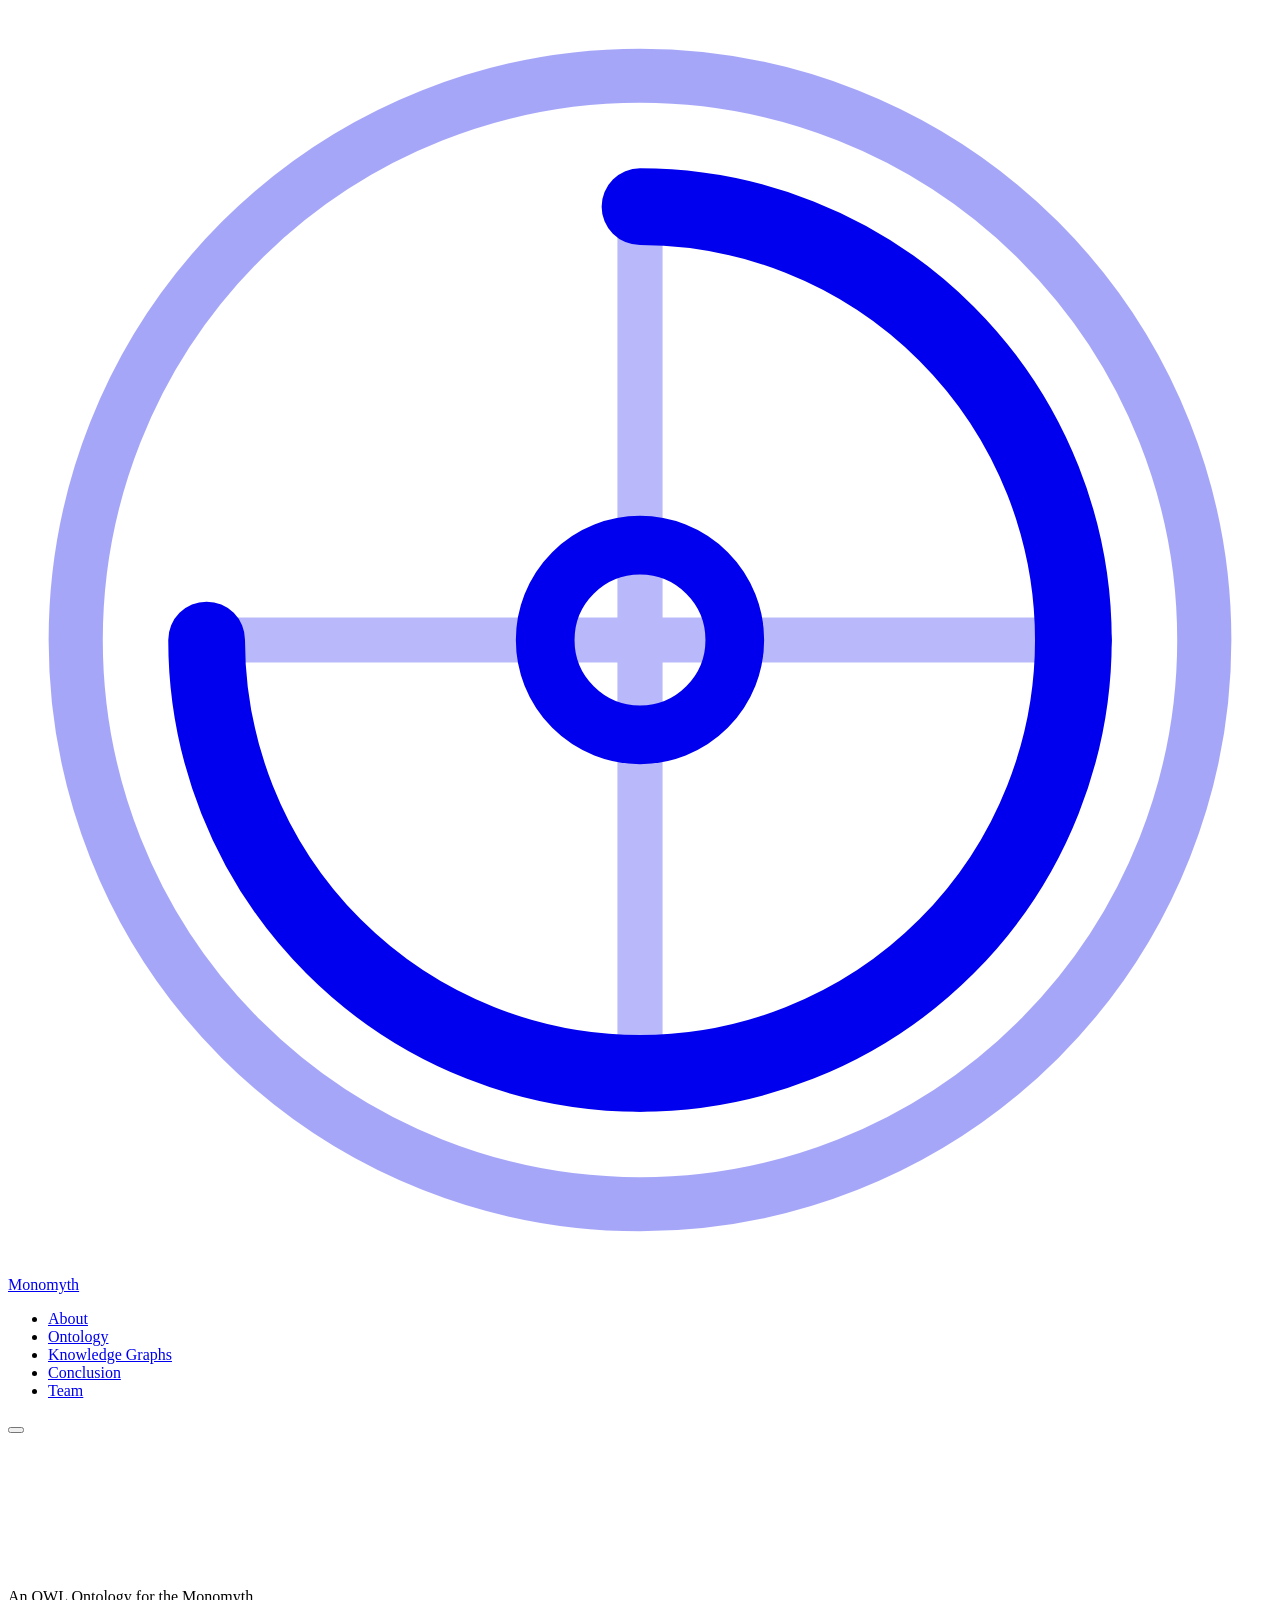
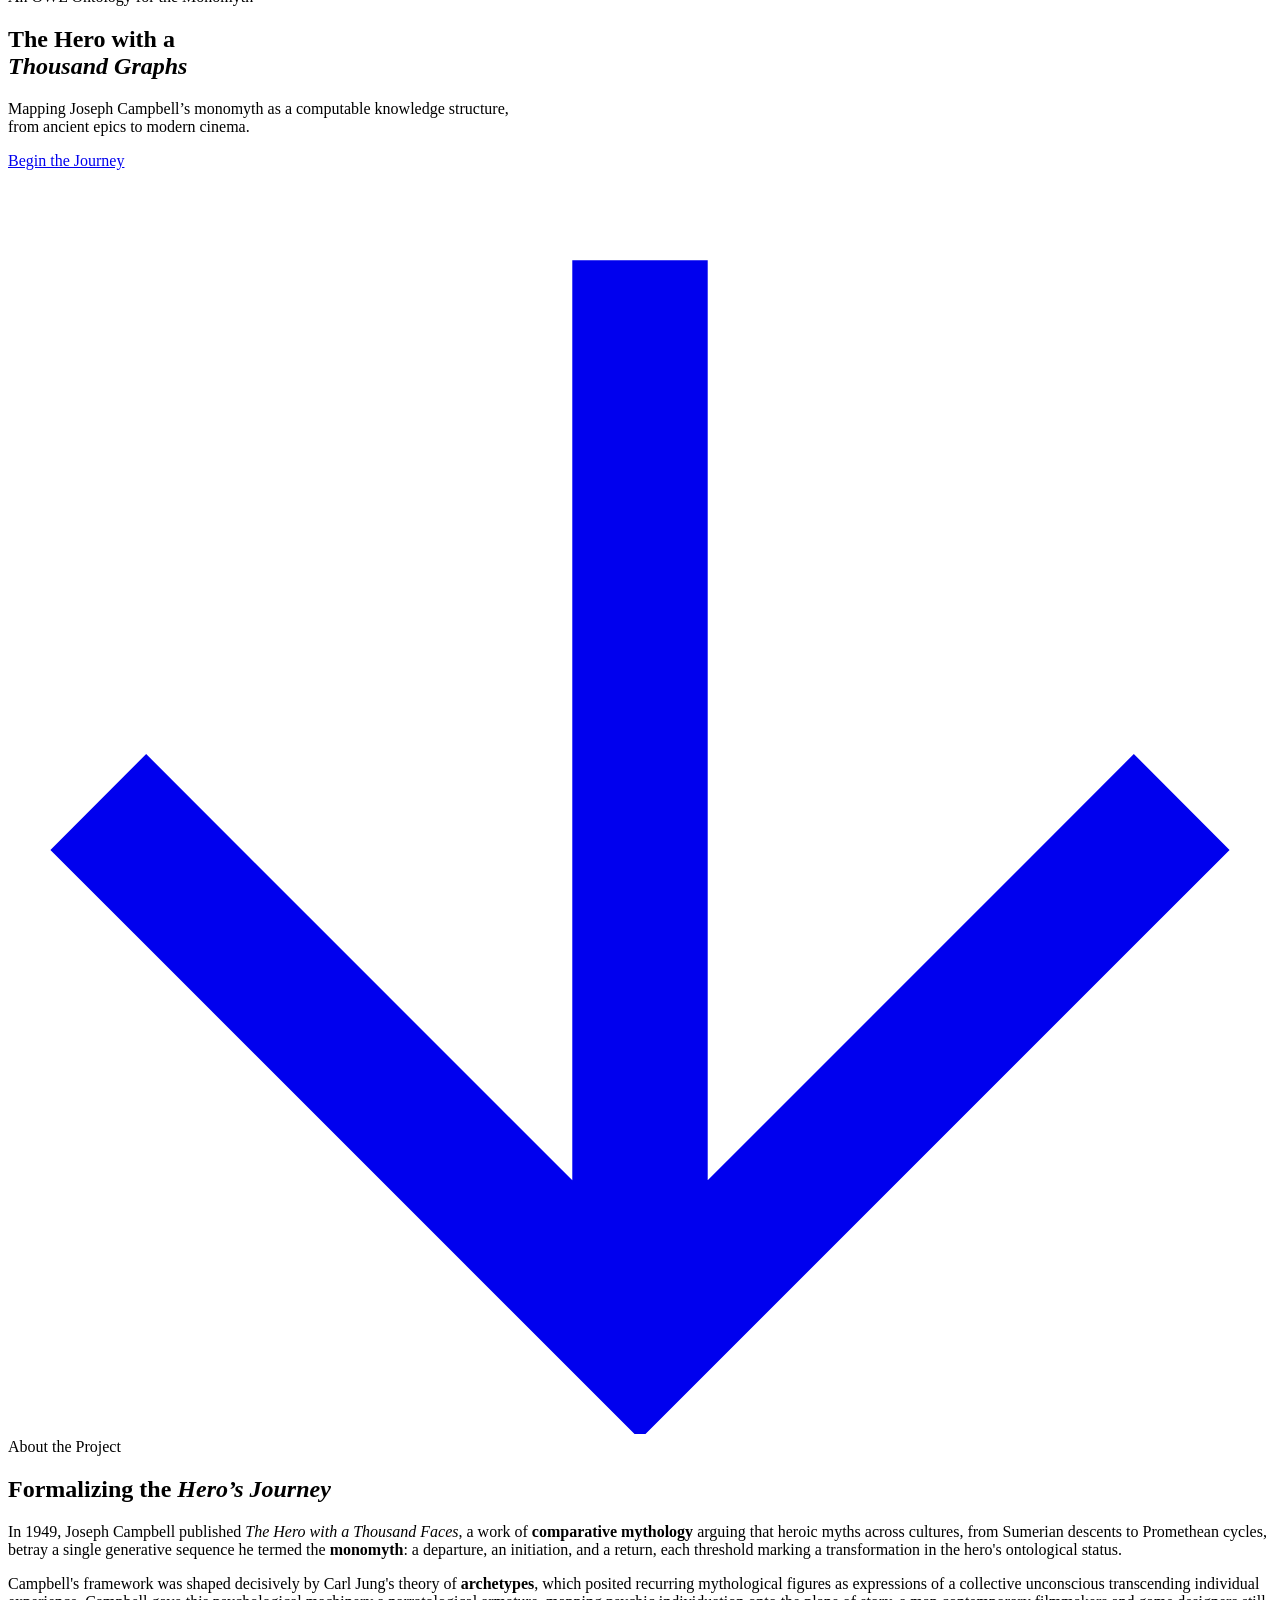
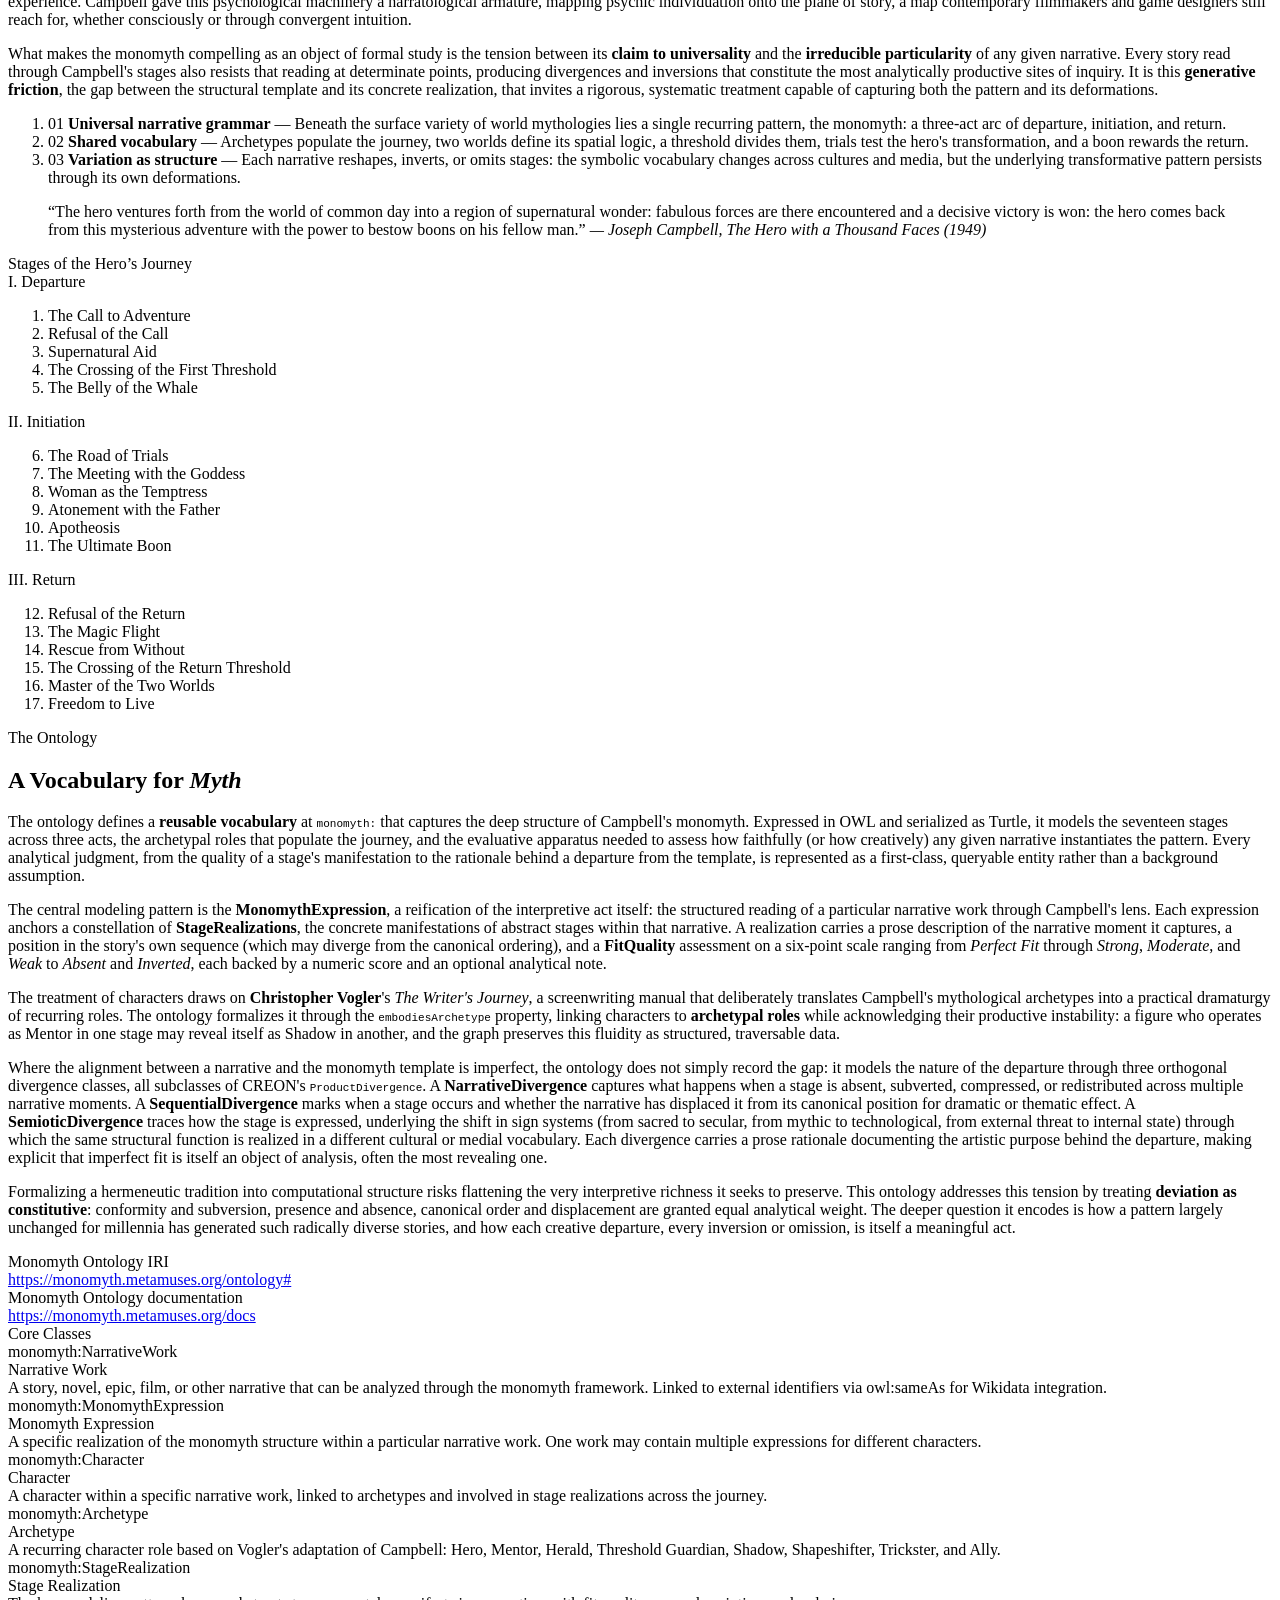
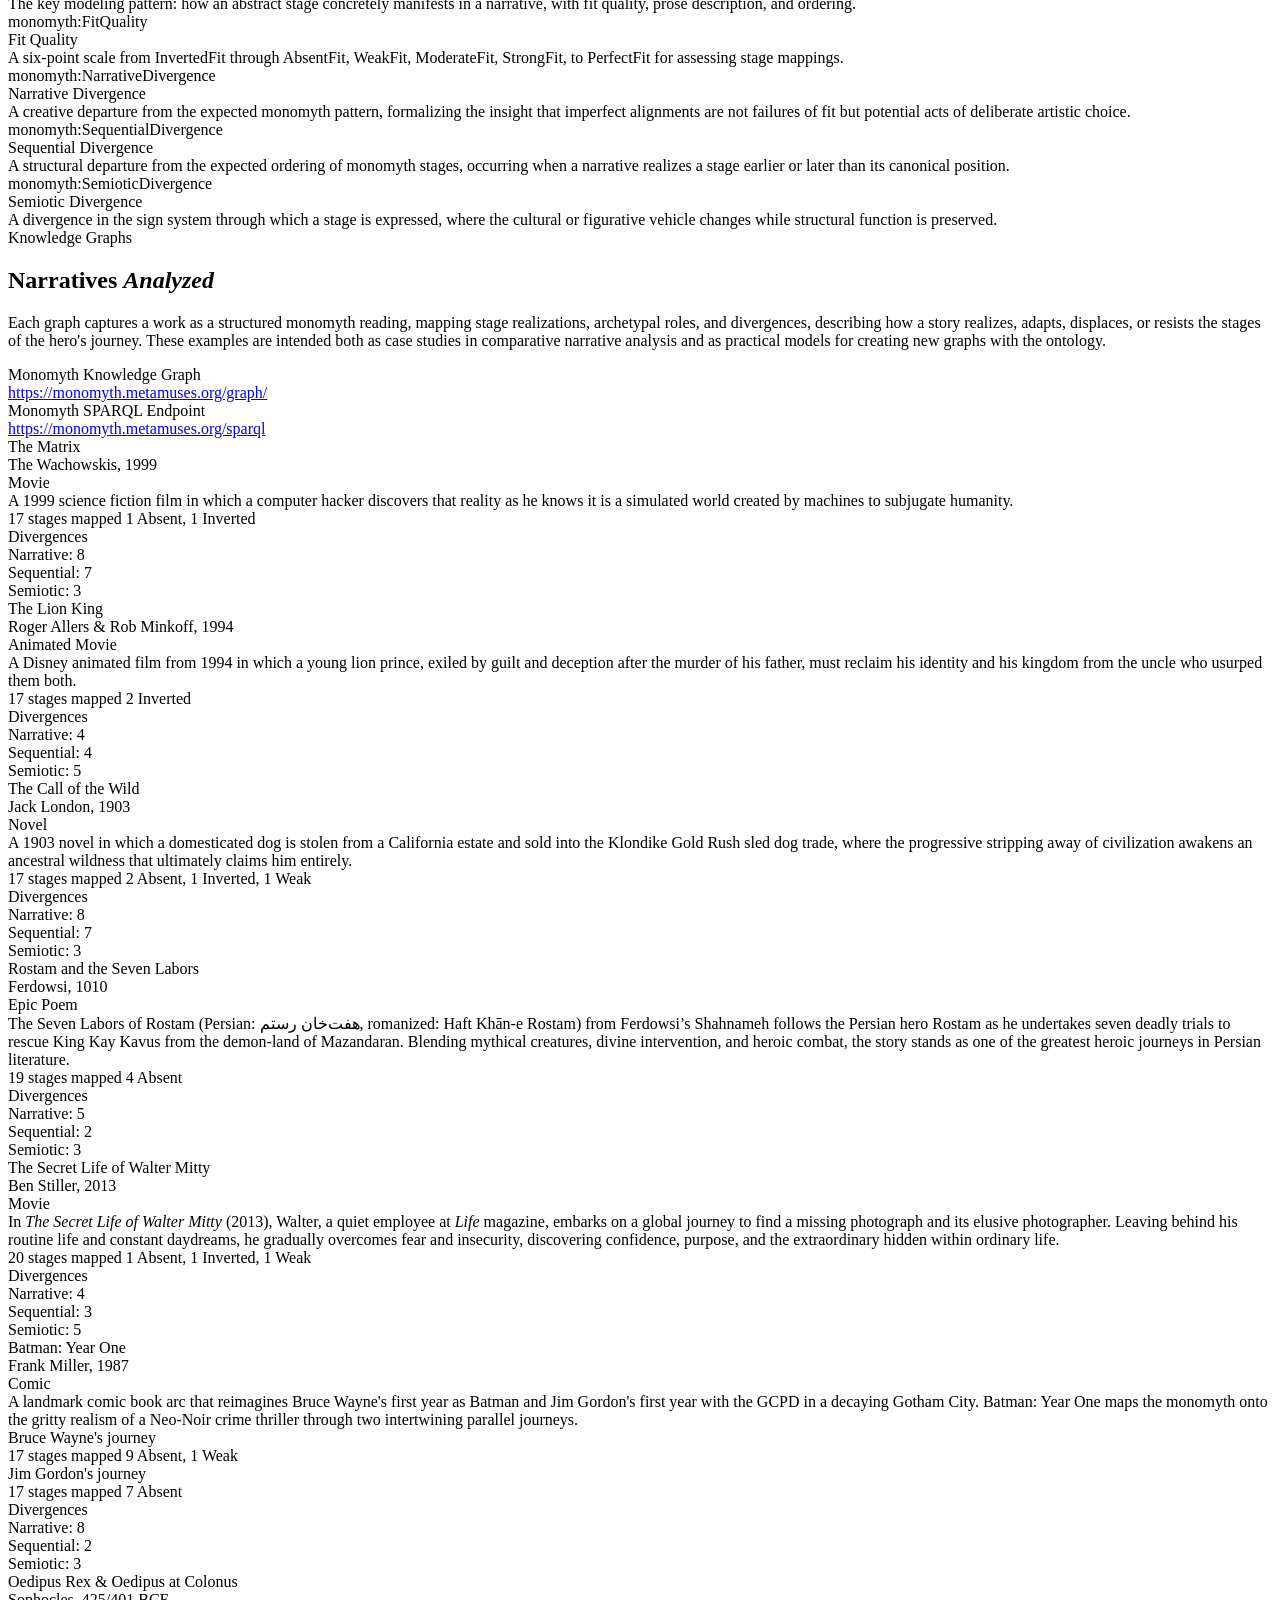
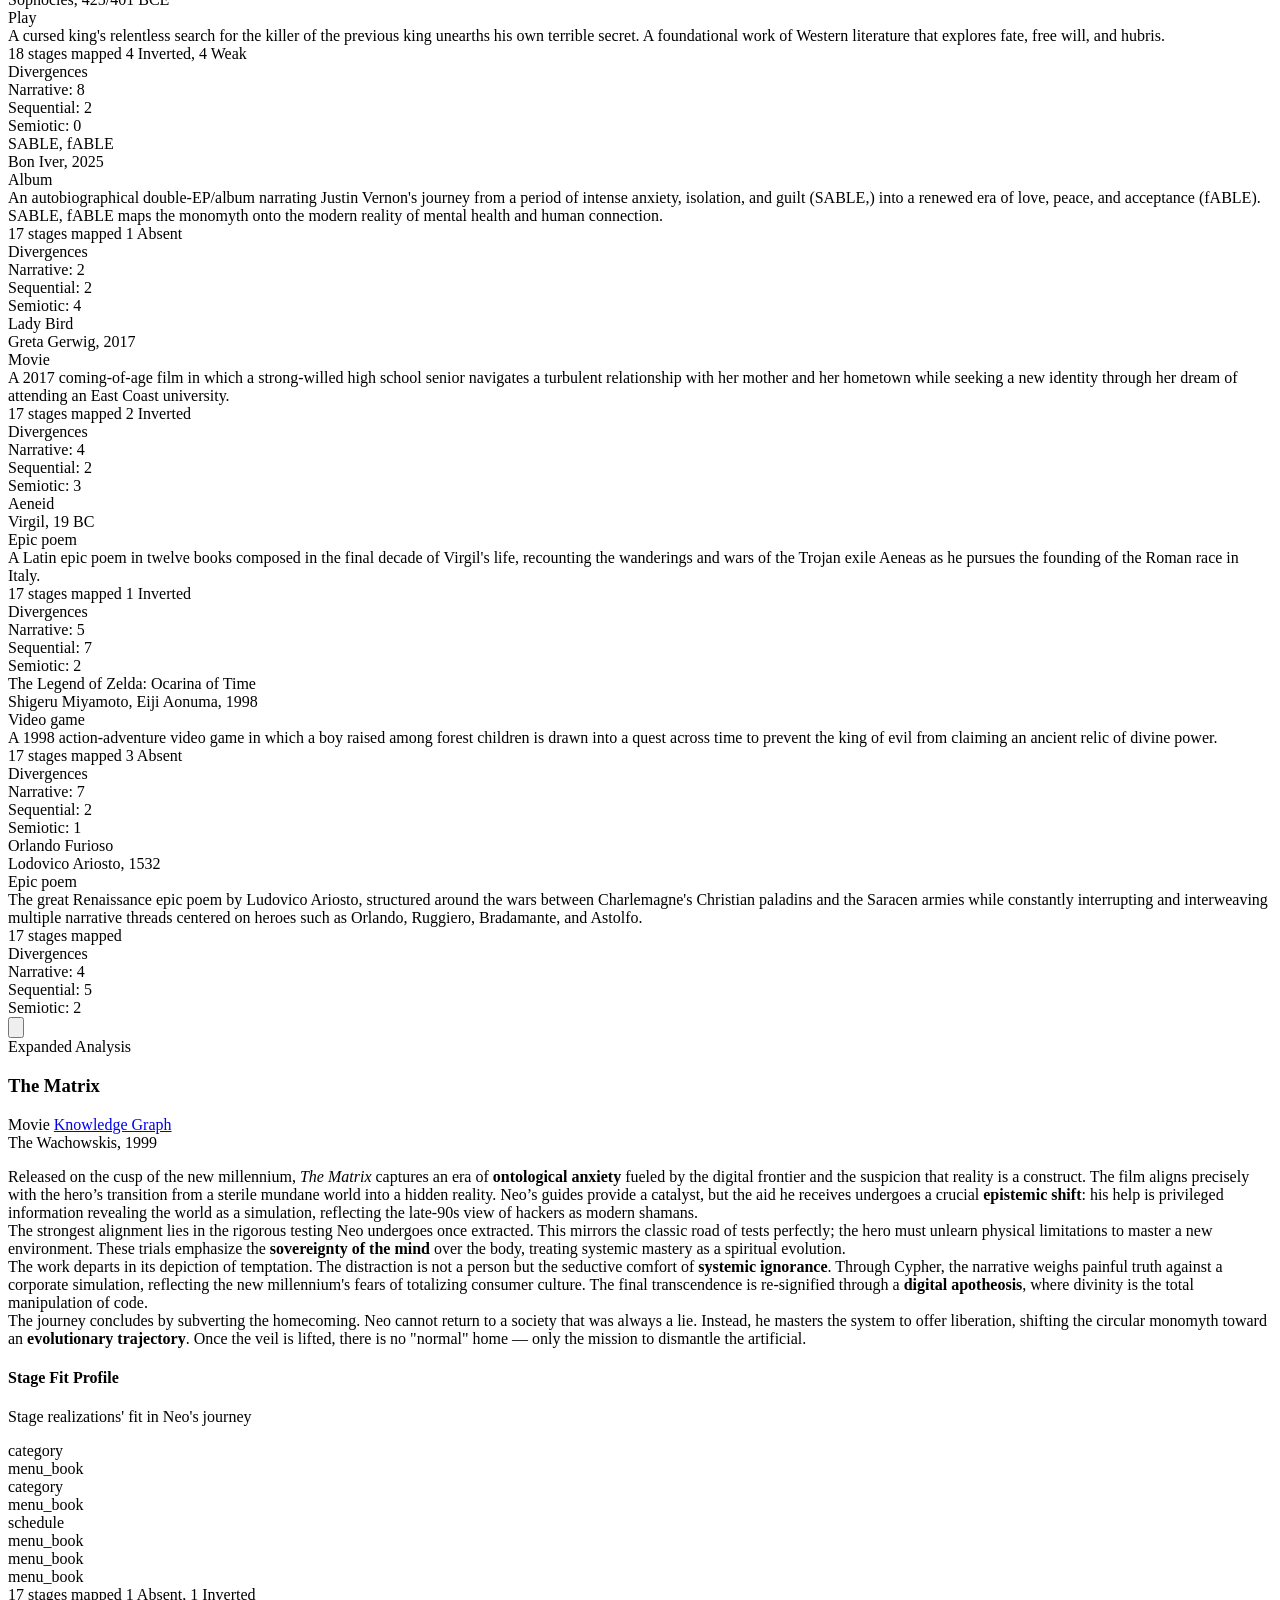
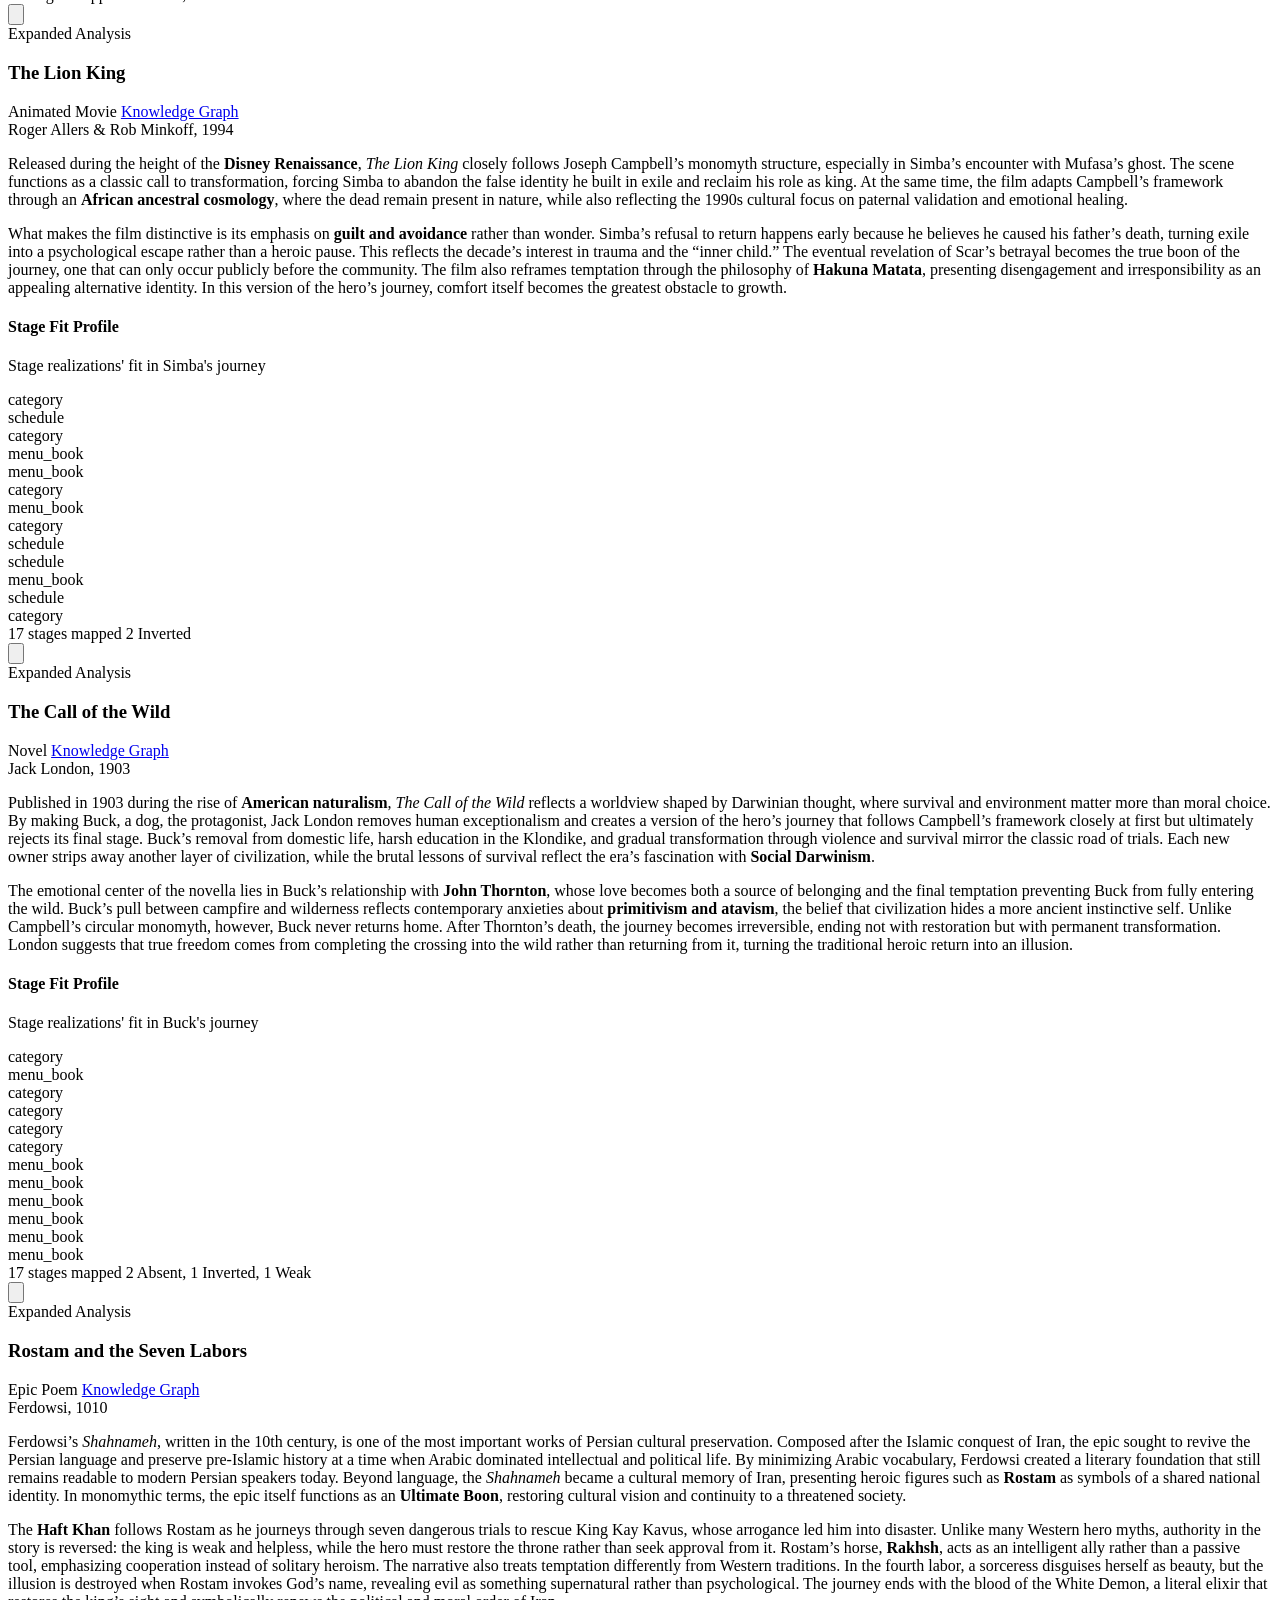
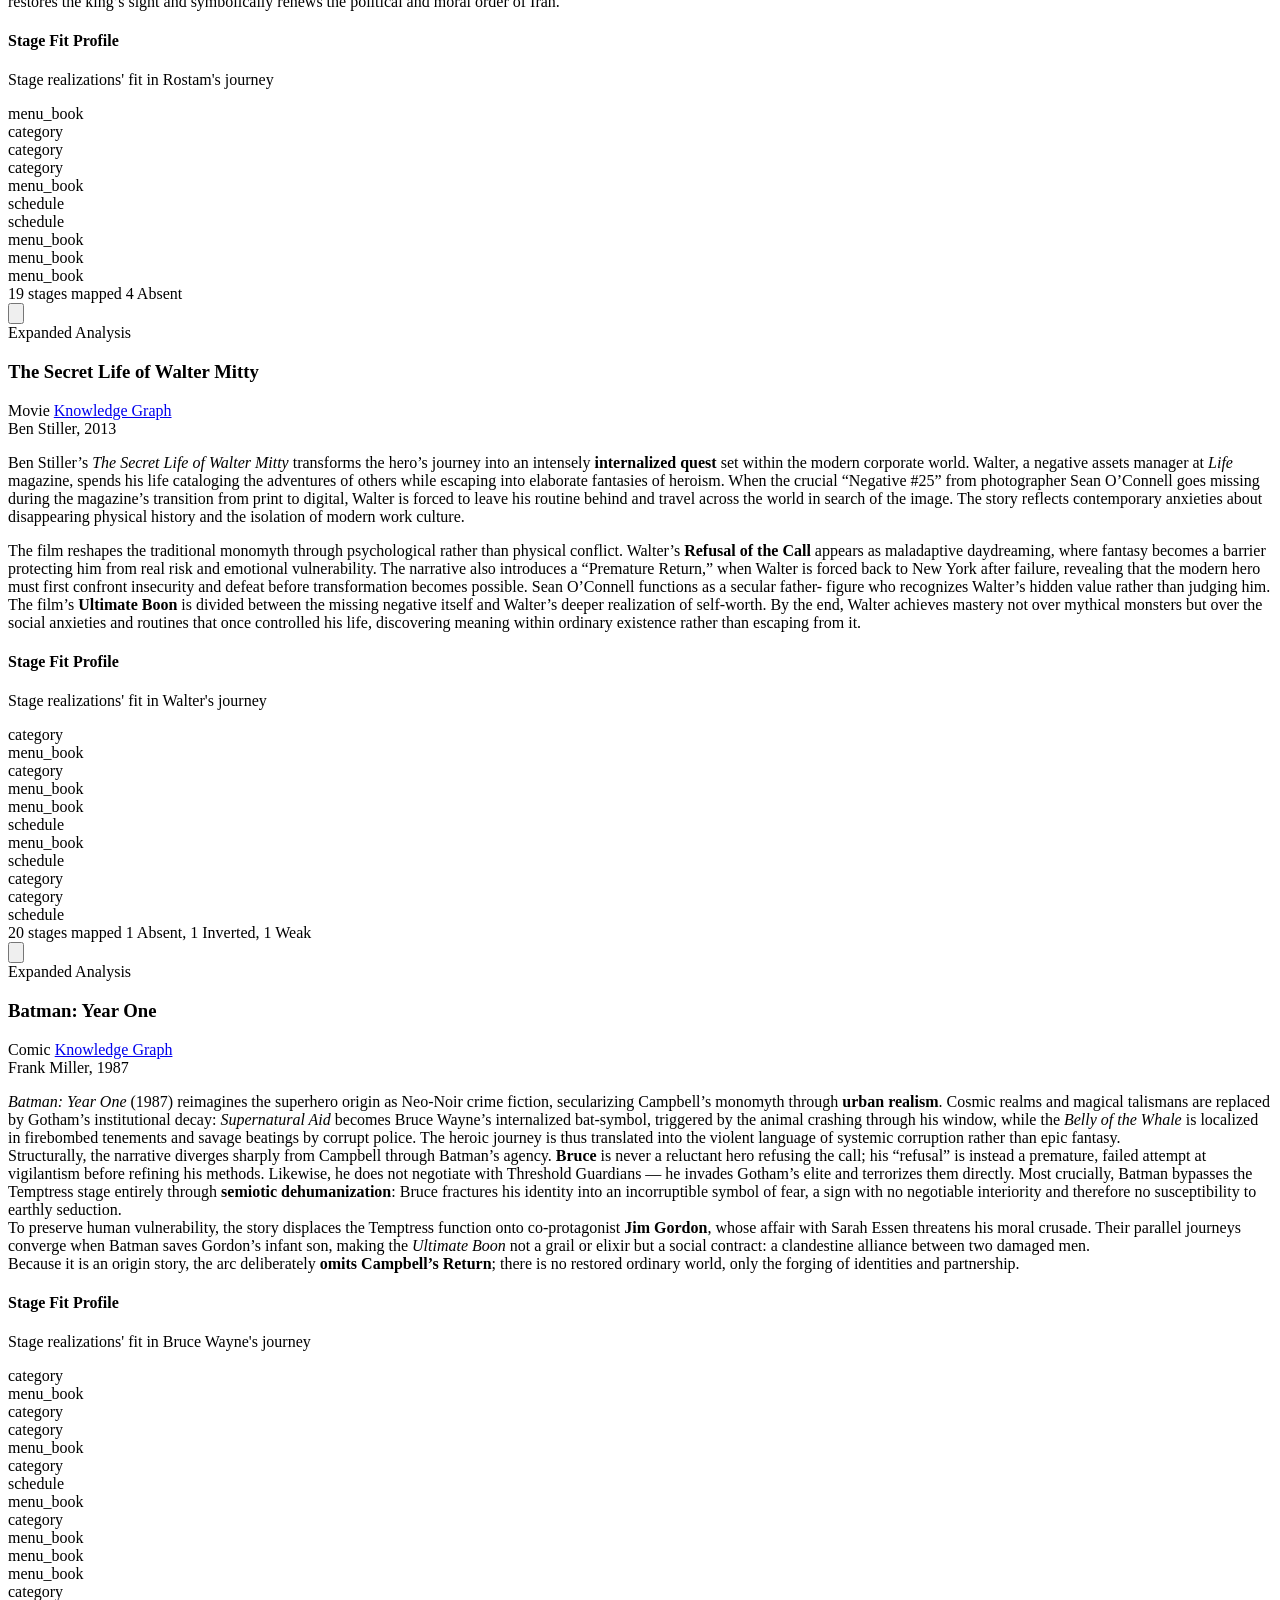
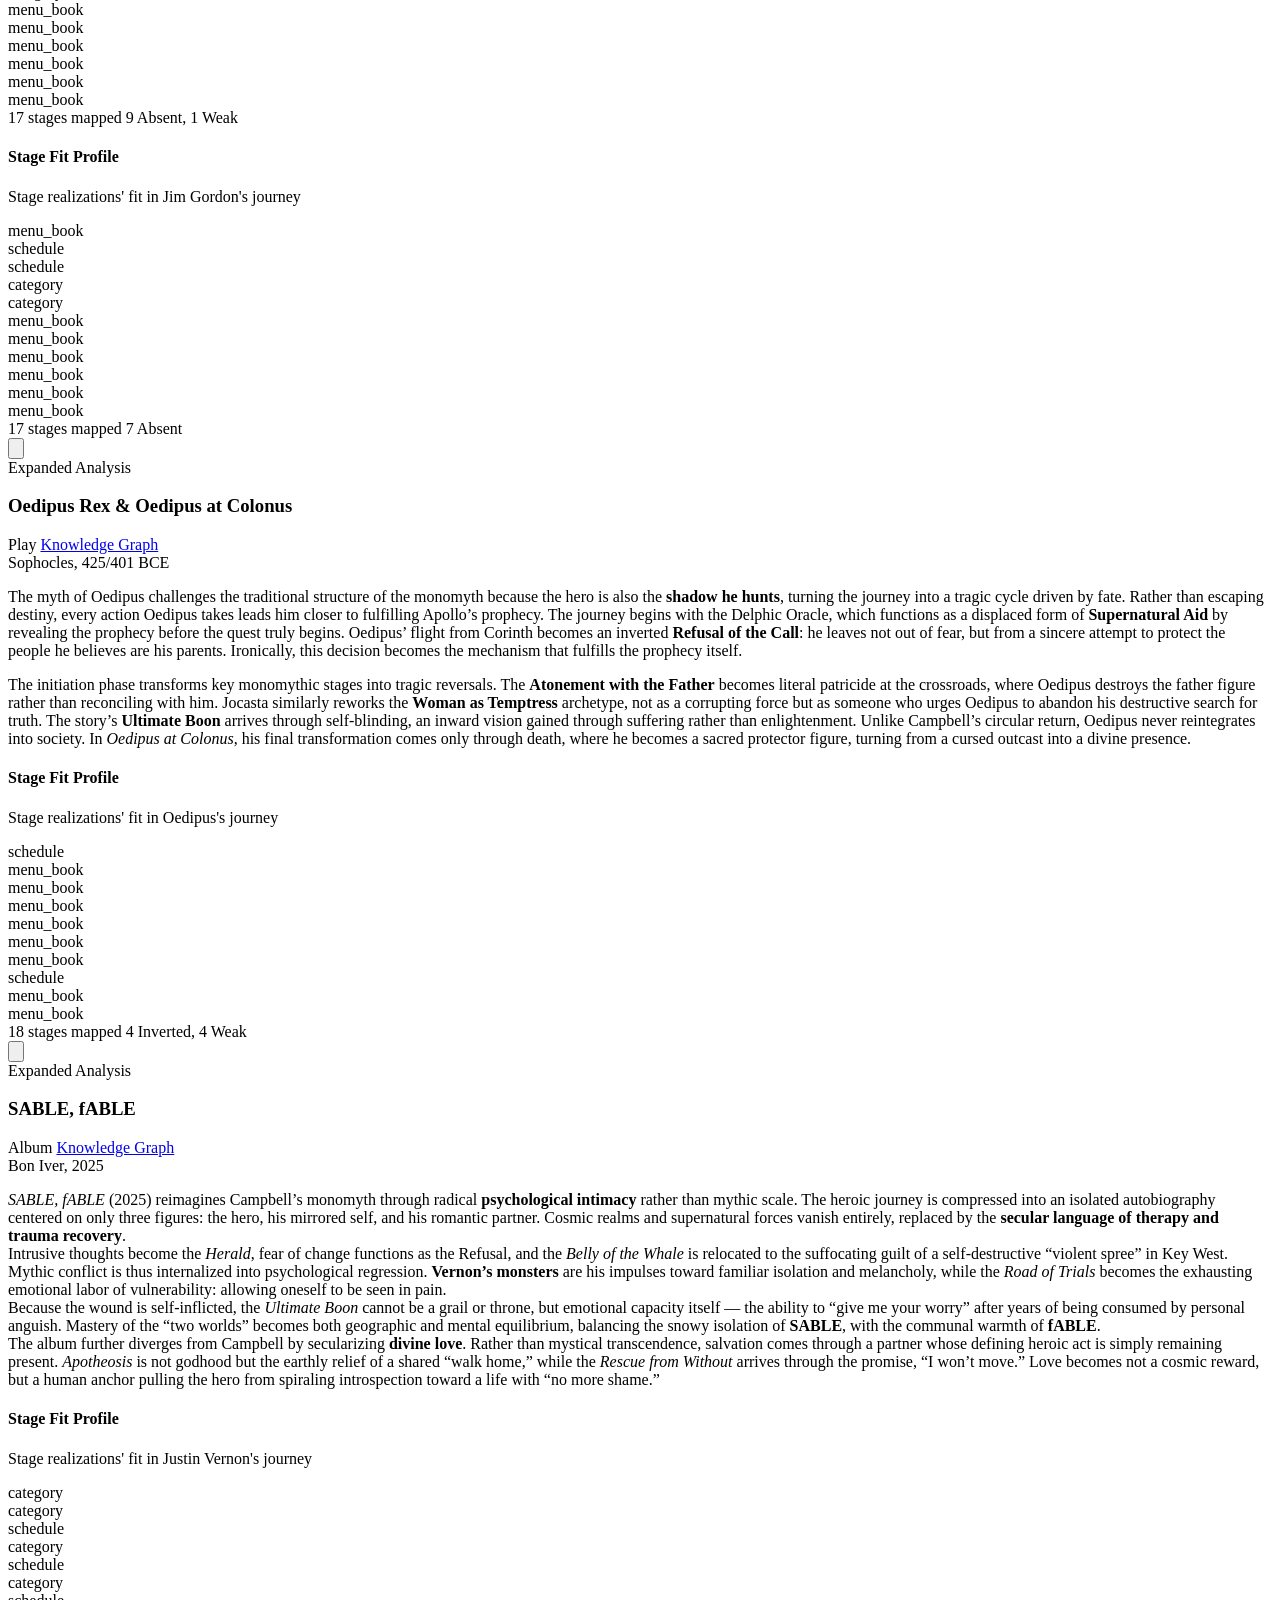
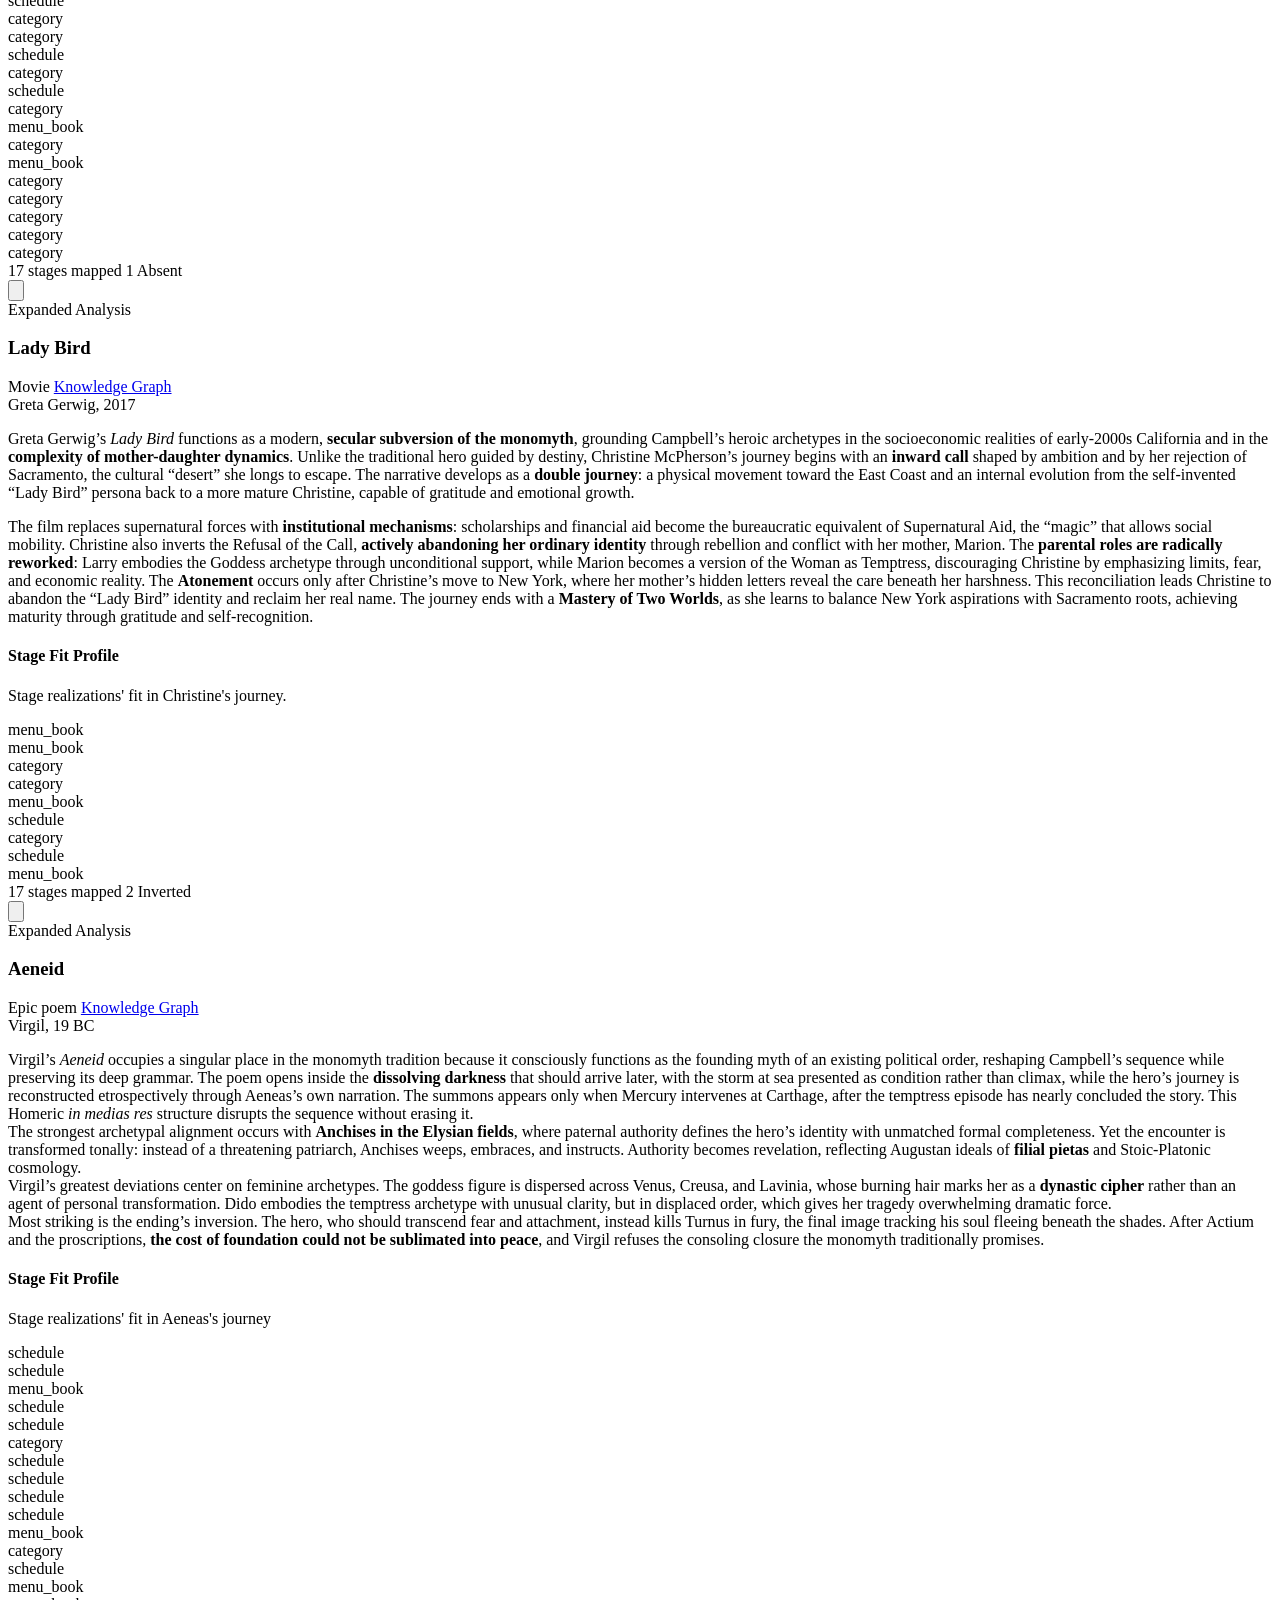
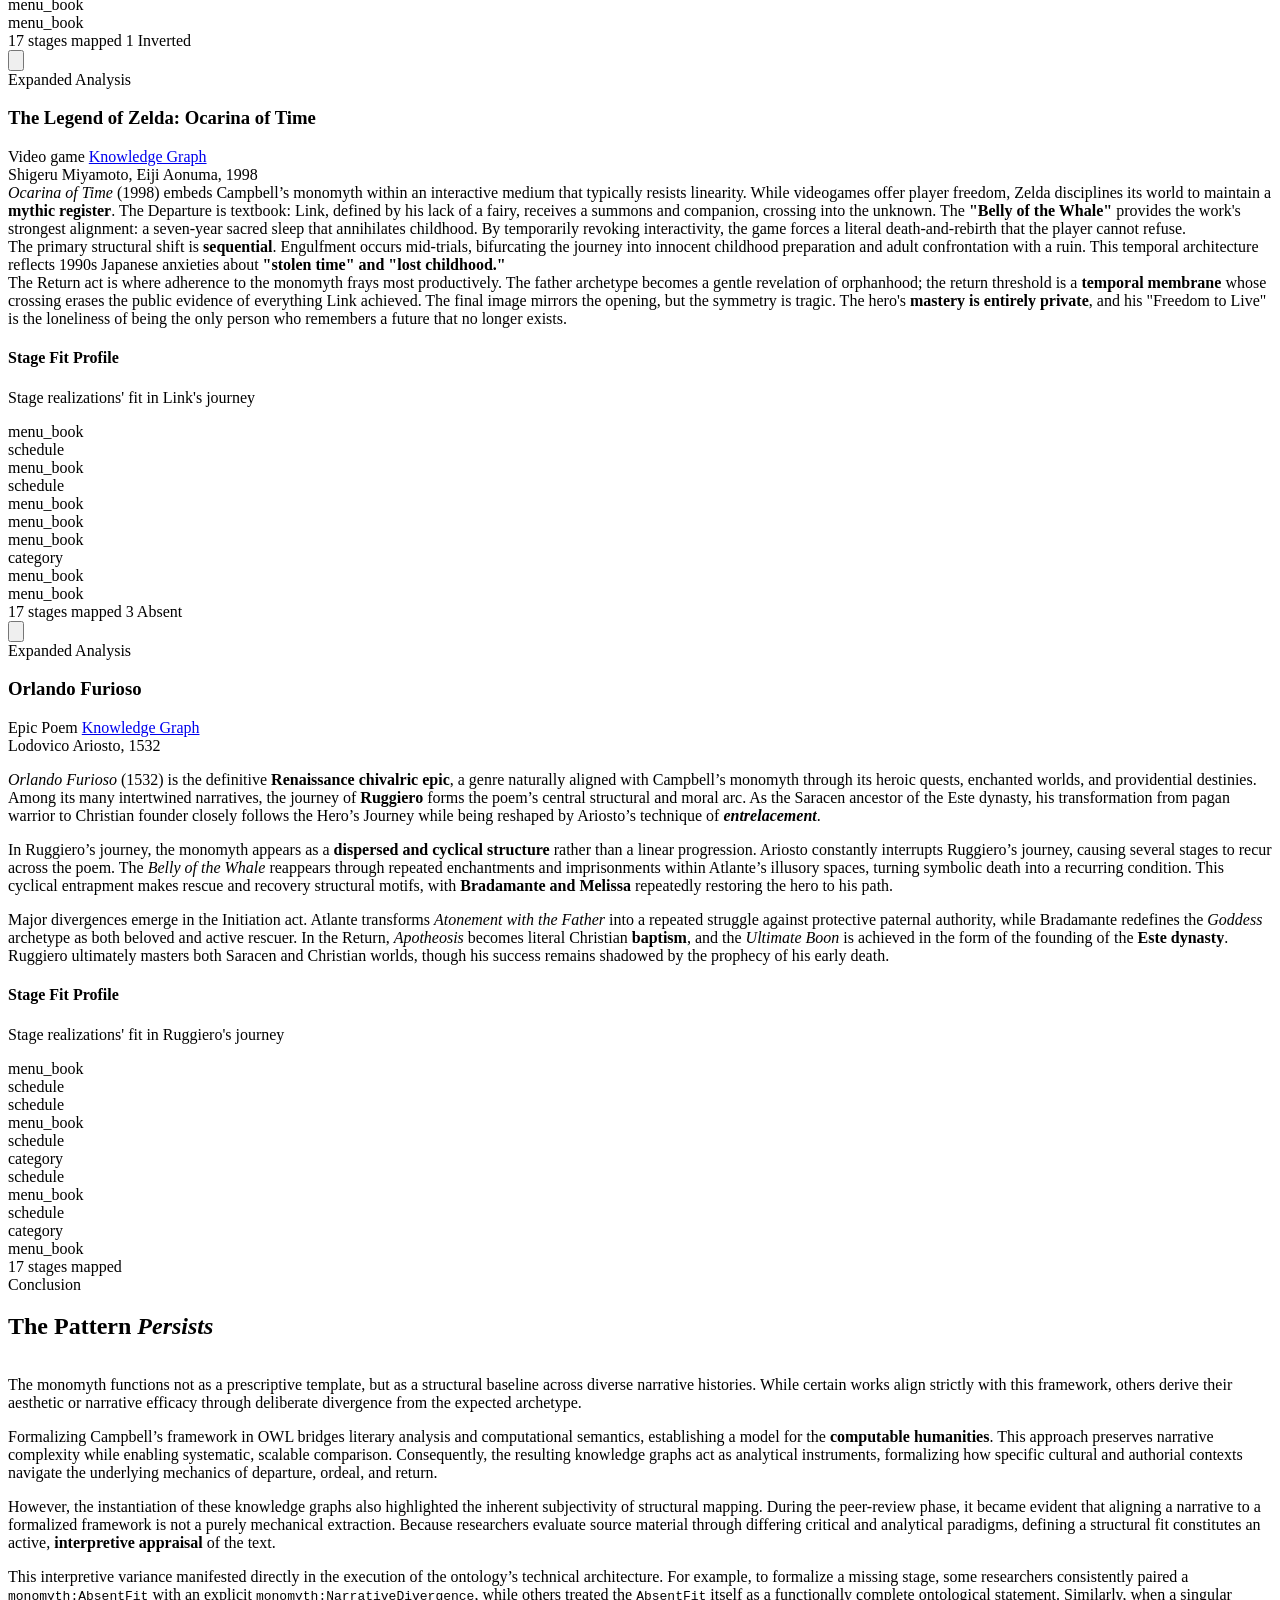
==== commit ceb572a1: "Hide knowledge graph button in mobile mode" ====
--- a/website/index.html
+++ b/website/index.html
@@ -2266,11 +2266,11 @@
           companion, crossing into the unknown. The <strong>"Belly of the Whale"</strong> provides the work's strongest
           alignment: a seven-year sacred sleep that annihilates childhood. By temporarily revoking interactivity, the
           game forces a literal death-and-rebirth that the player cannot refuse.
-          <br><br>
+          <br>
           The primary structural shift is <strong>sequential</strong>. Engulfment occurs mid-trials, bifurcating the
           journey into innocent childhood preparation and adult confrontation with a ruin. This temporal architecture
           reflects 1990s Japanese anxieties about <strong>"stolen time" and "lost childhood."</strong>
-          <br><br>
+          <br>
           The Return act is where adherence to the monomyth frays most productively. The father archetype becomes a
           gentle revelation of orphanhood; the return threshold is a <strong>temporal membrane</strong> whose crossing
           erases the public evidence of everything Link achieved. The final image mirrors the opening, but the symmetry
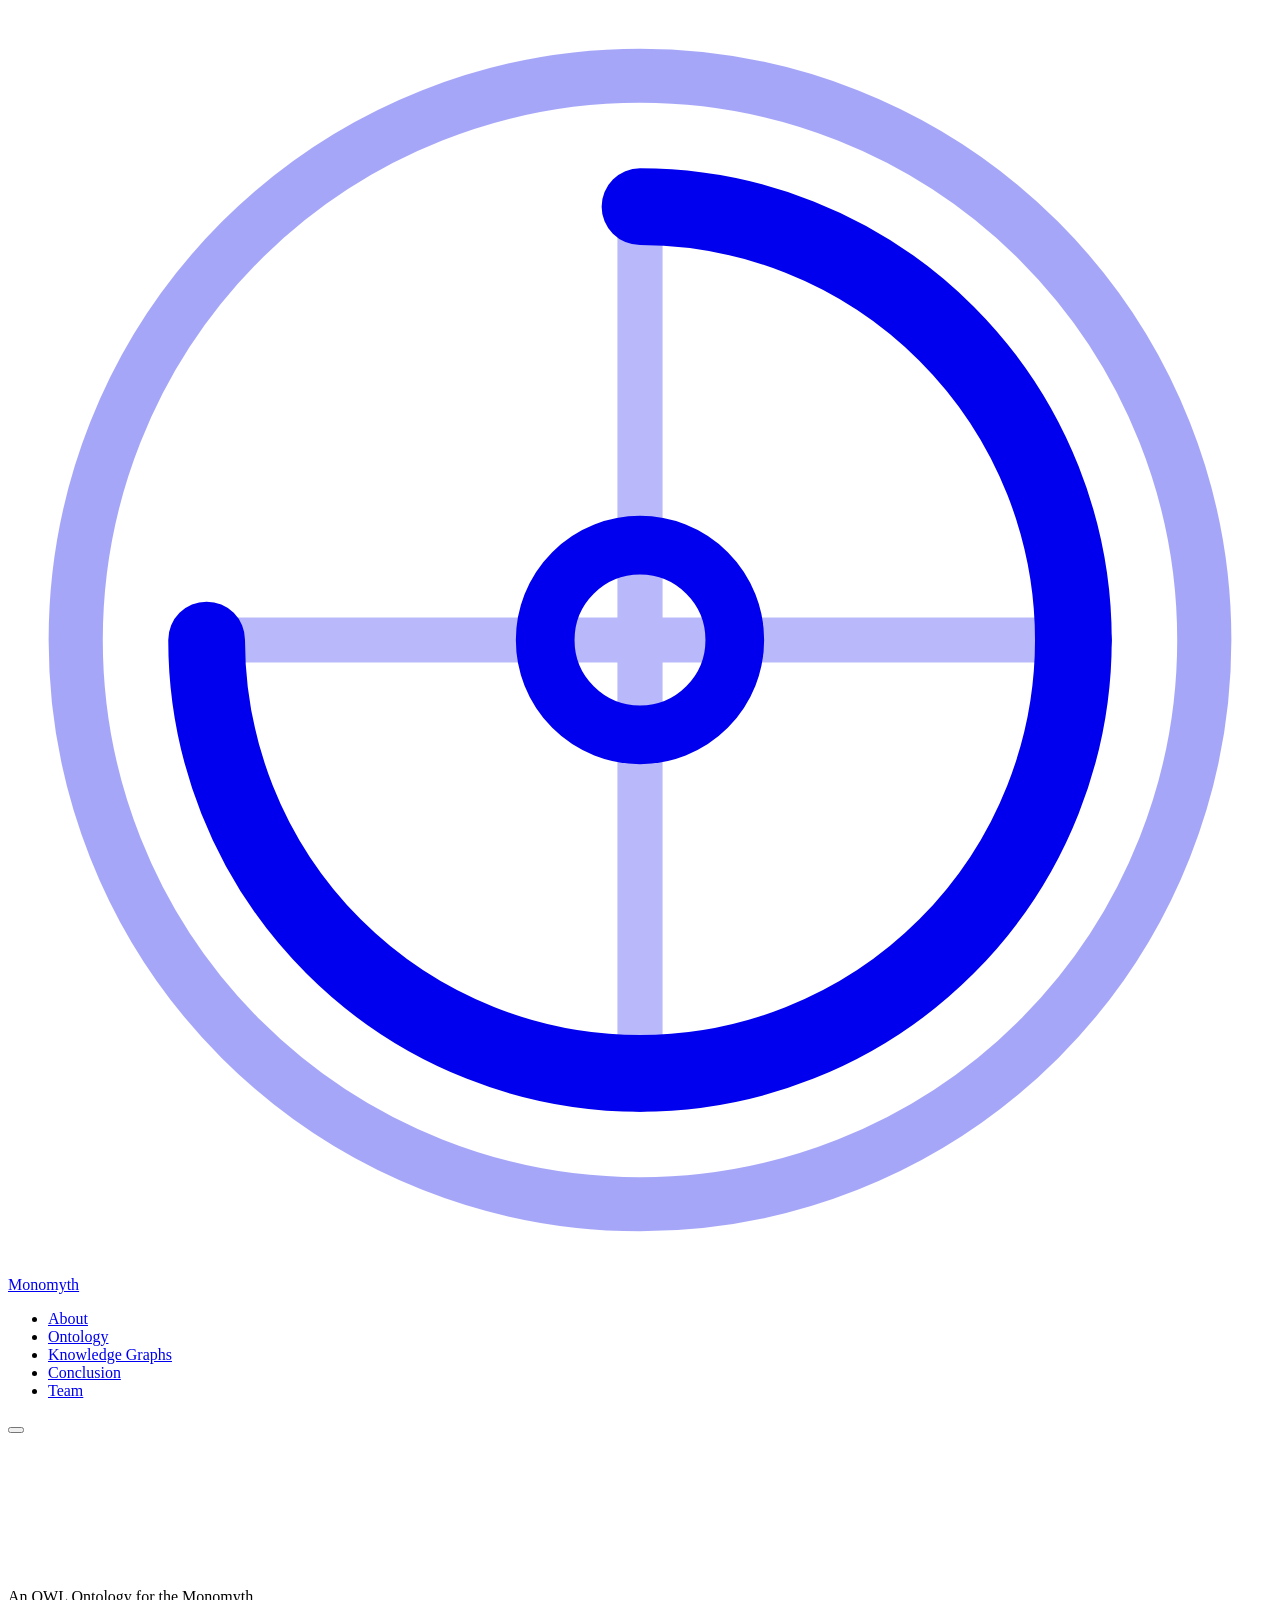
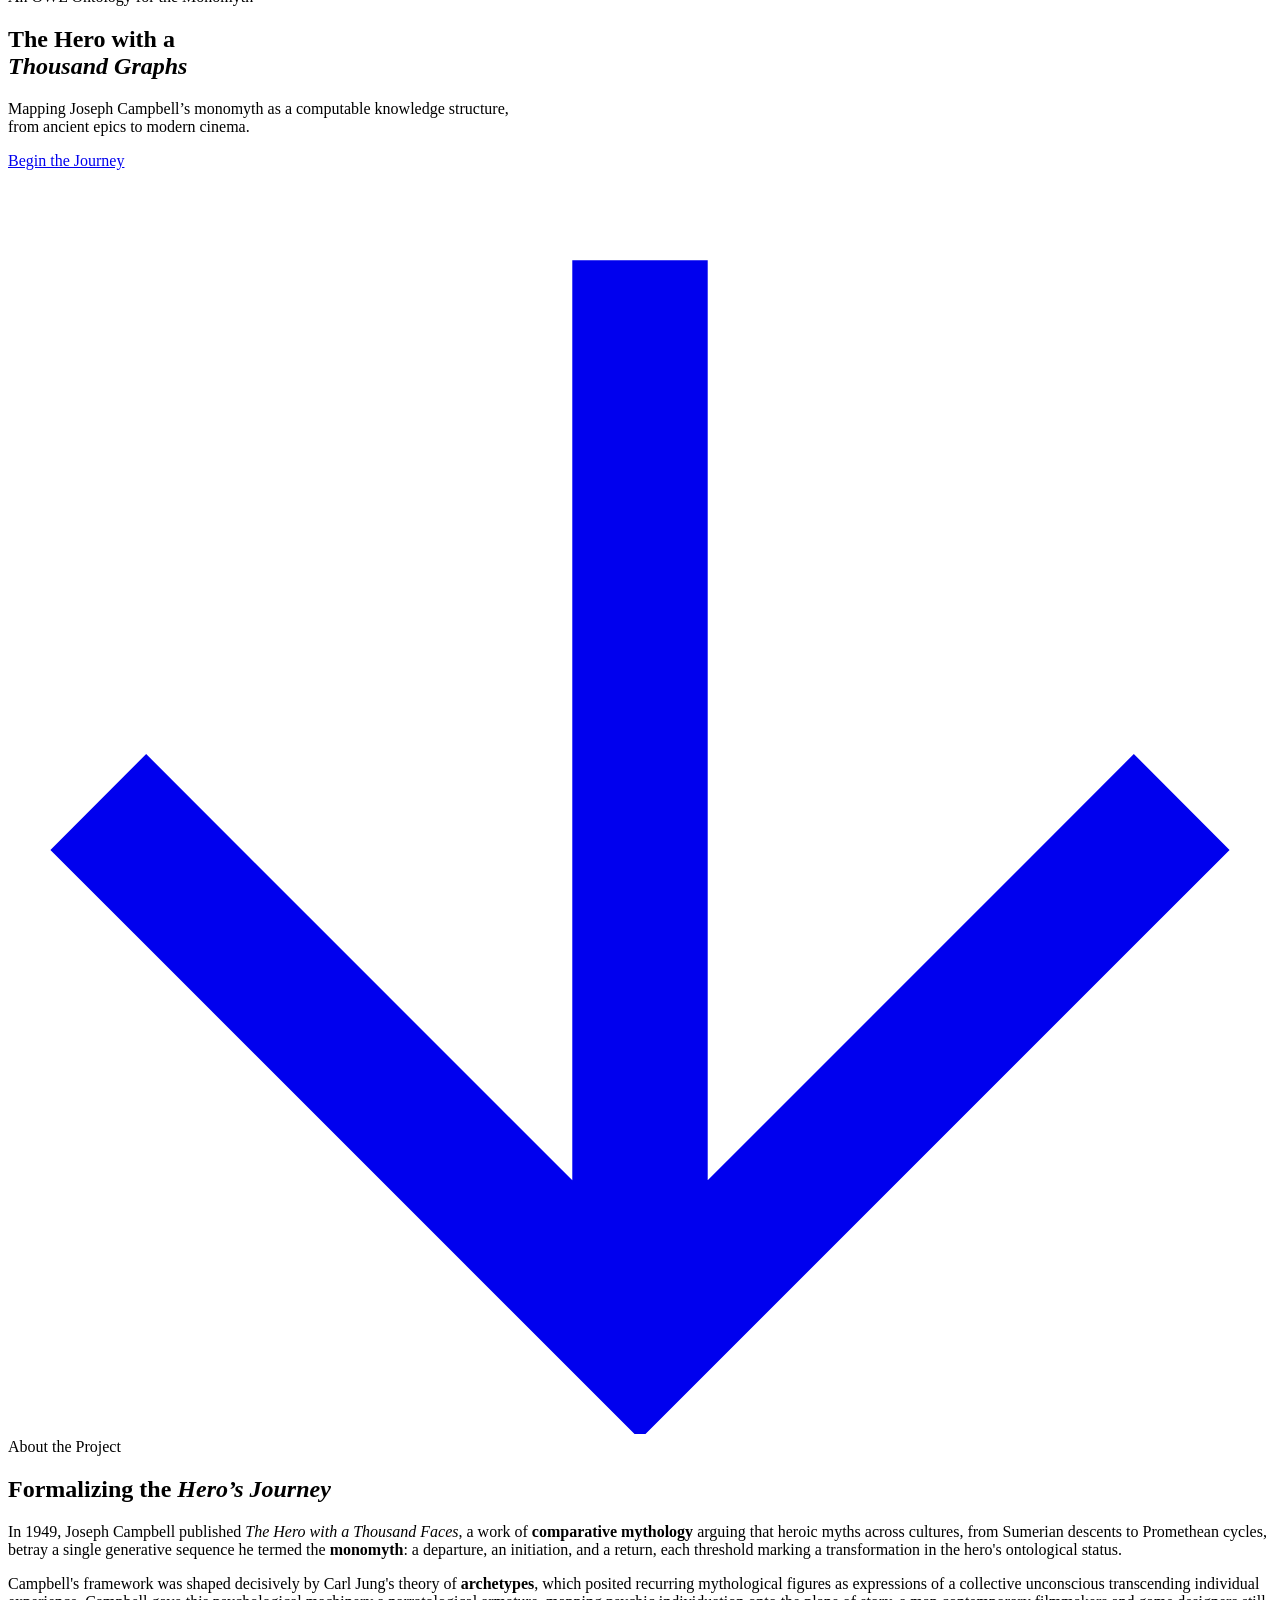
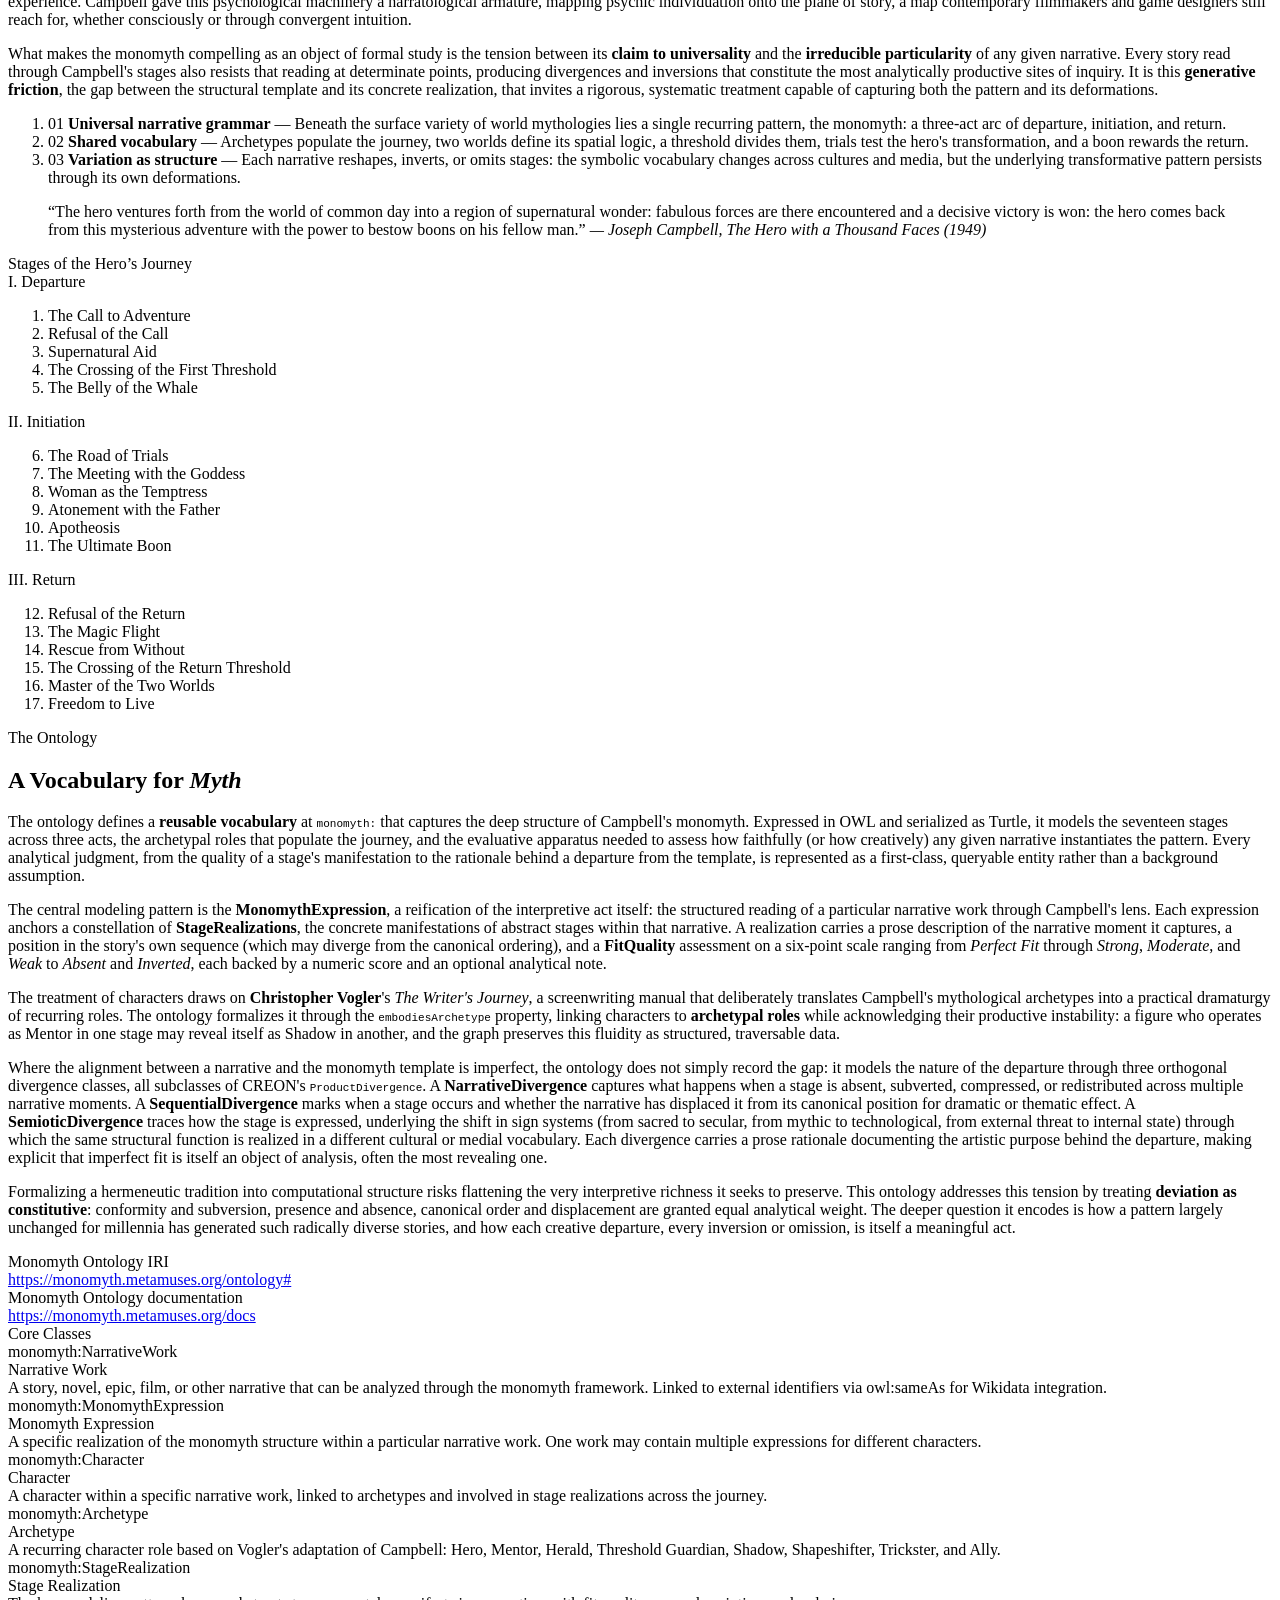
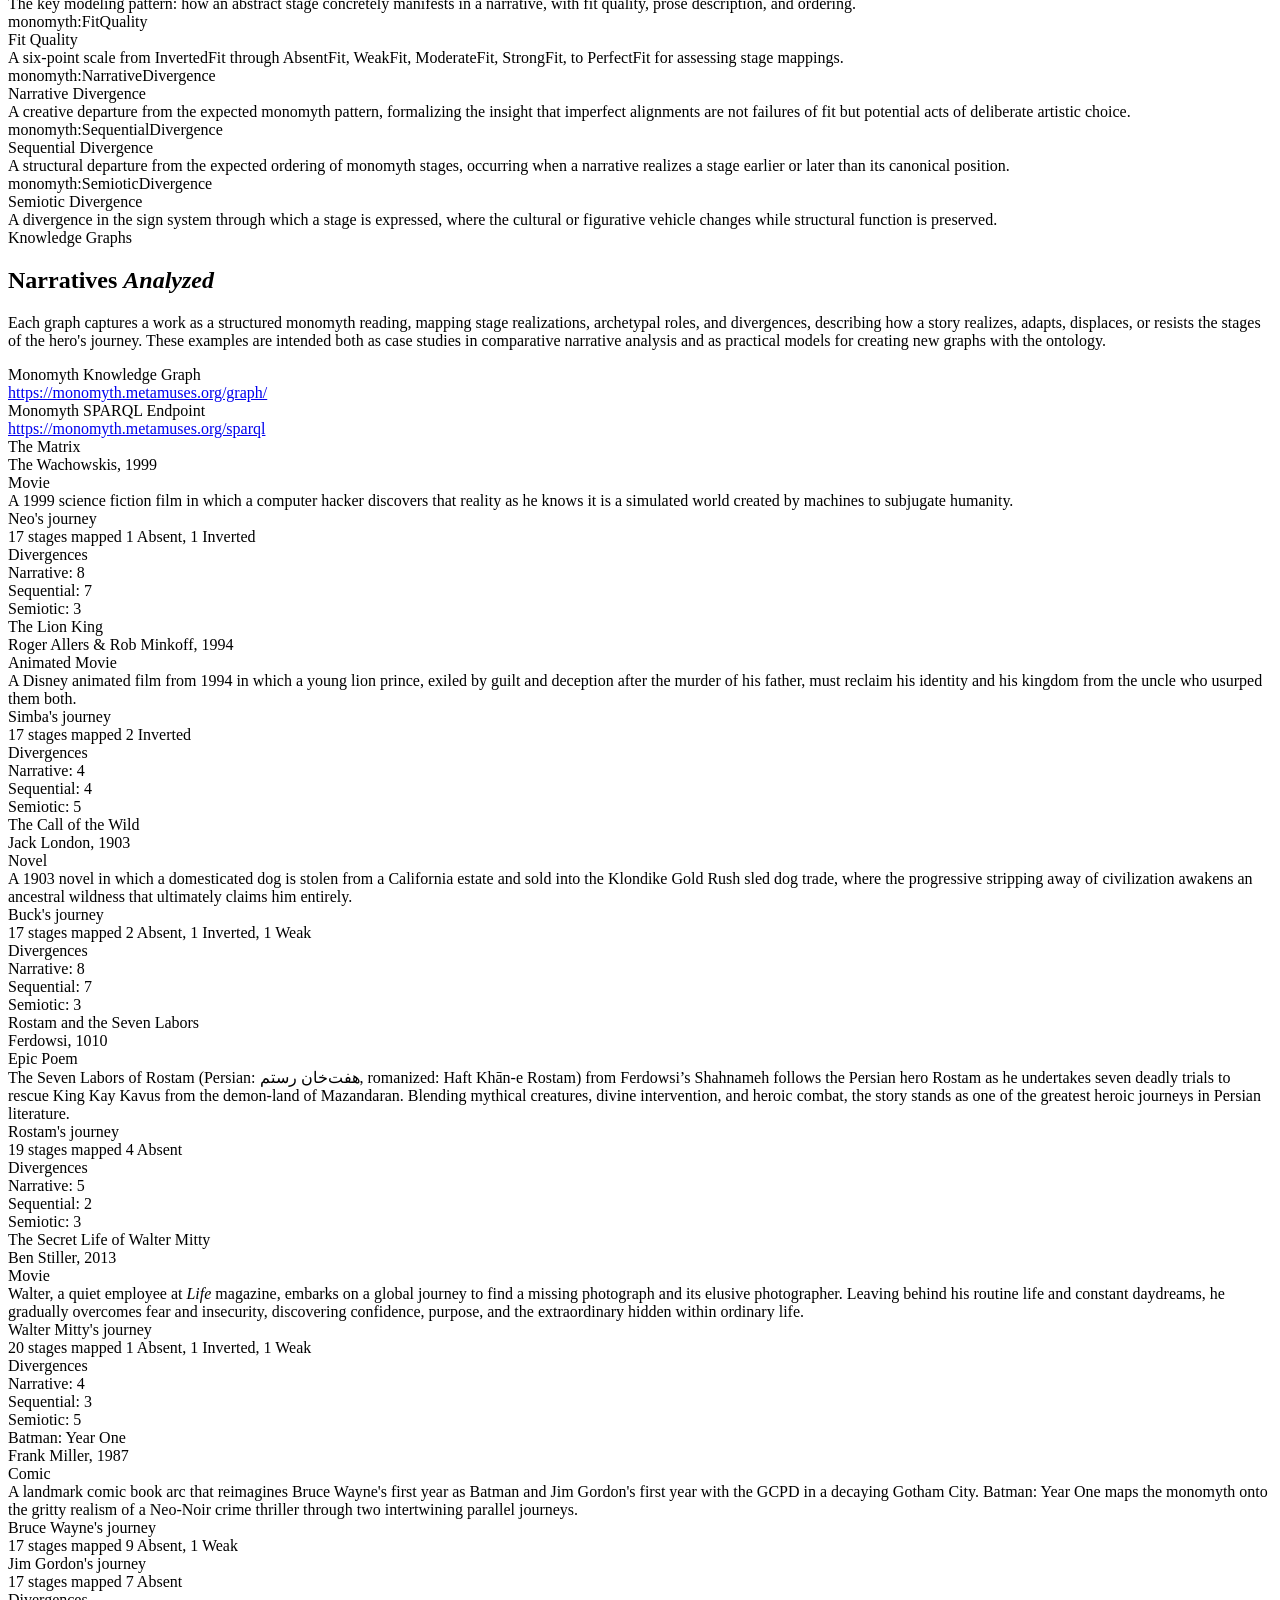
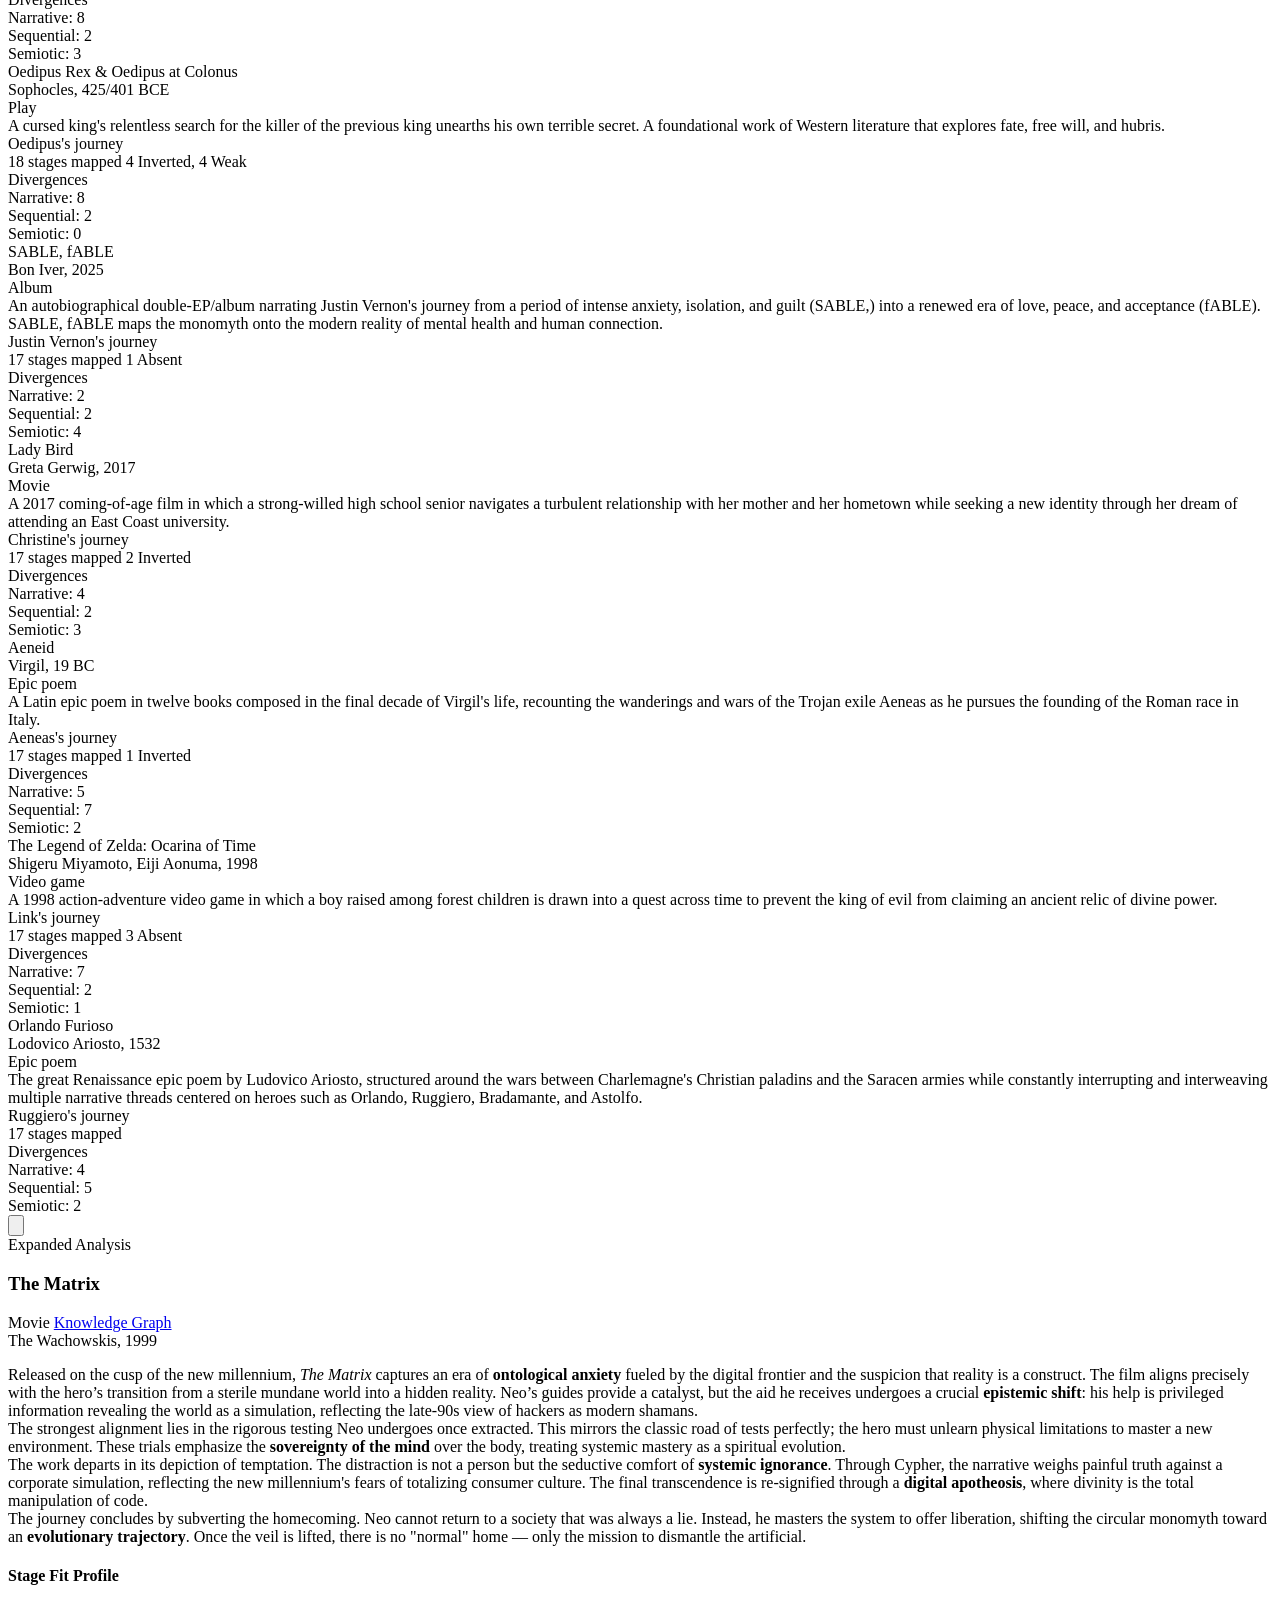
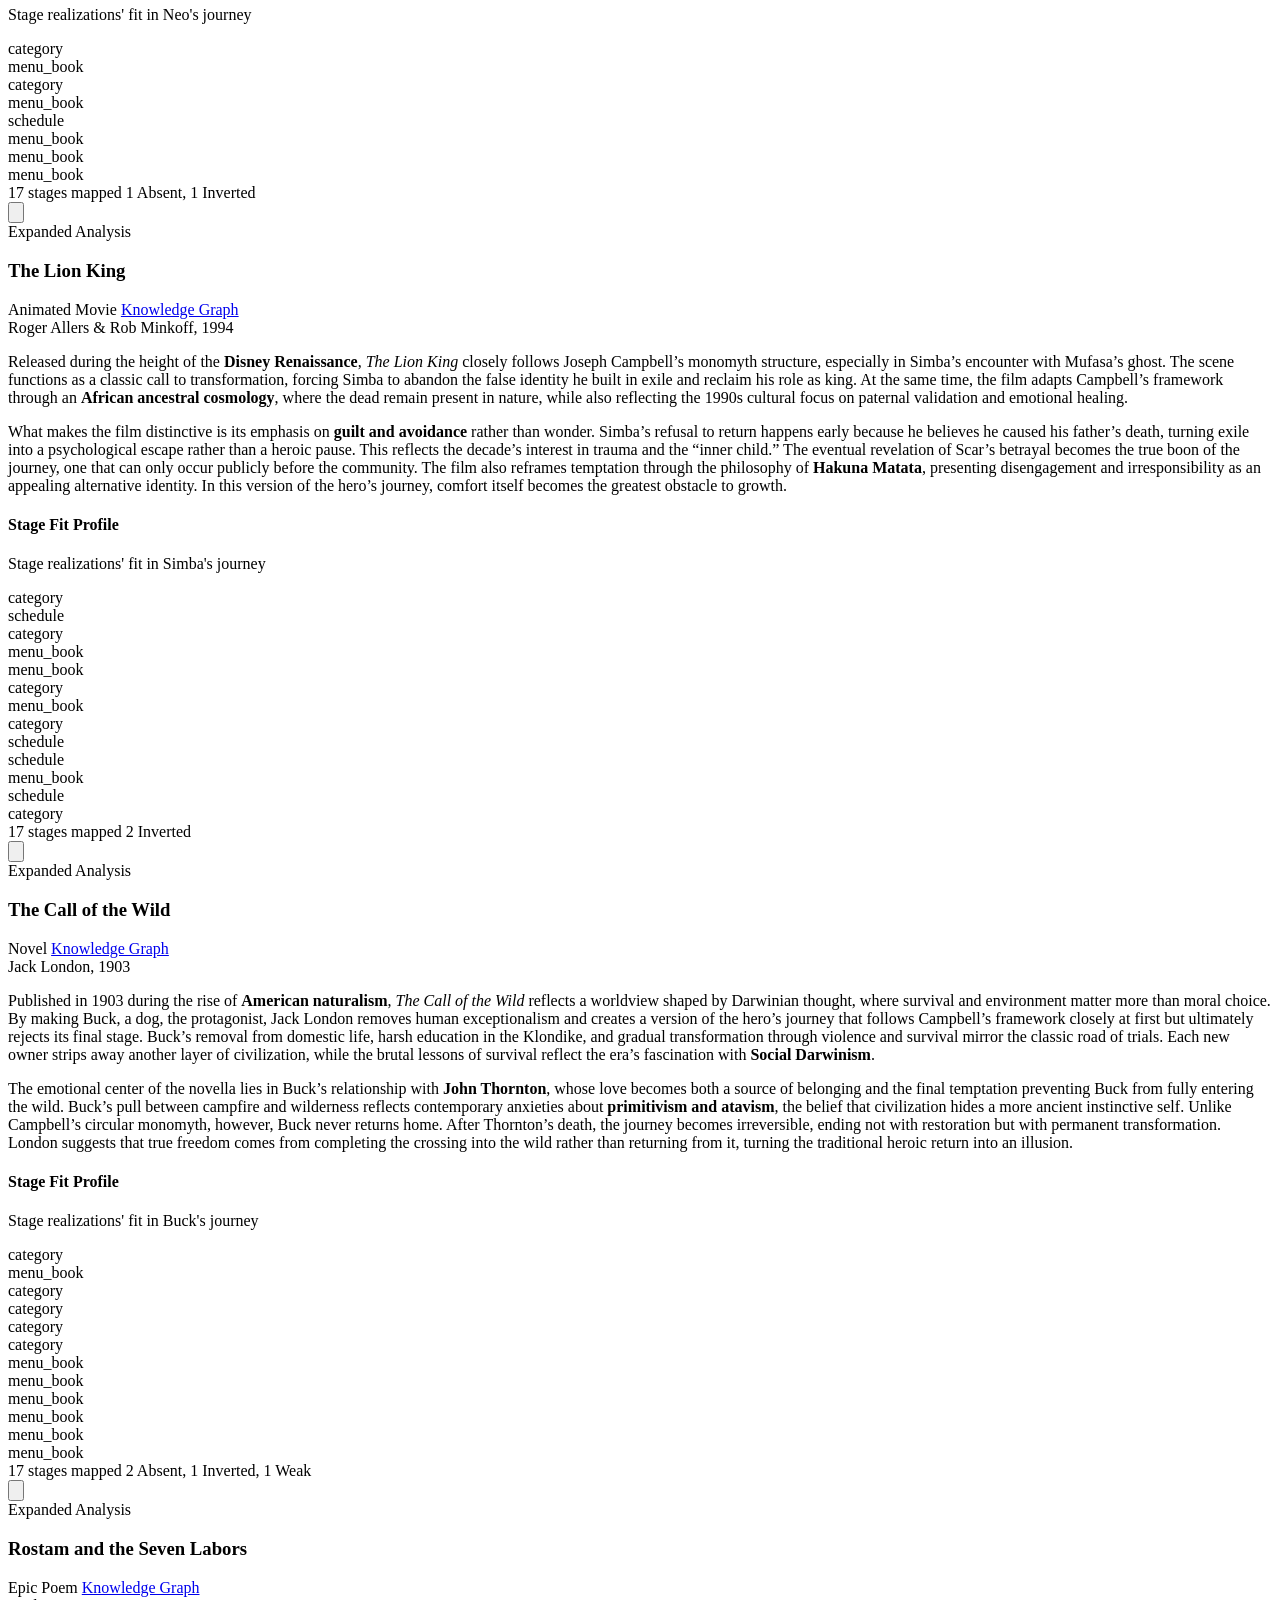
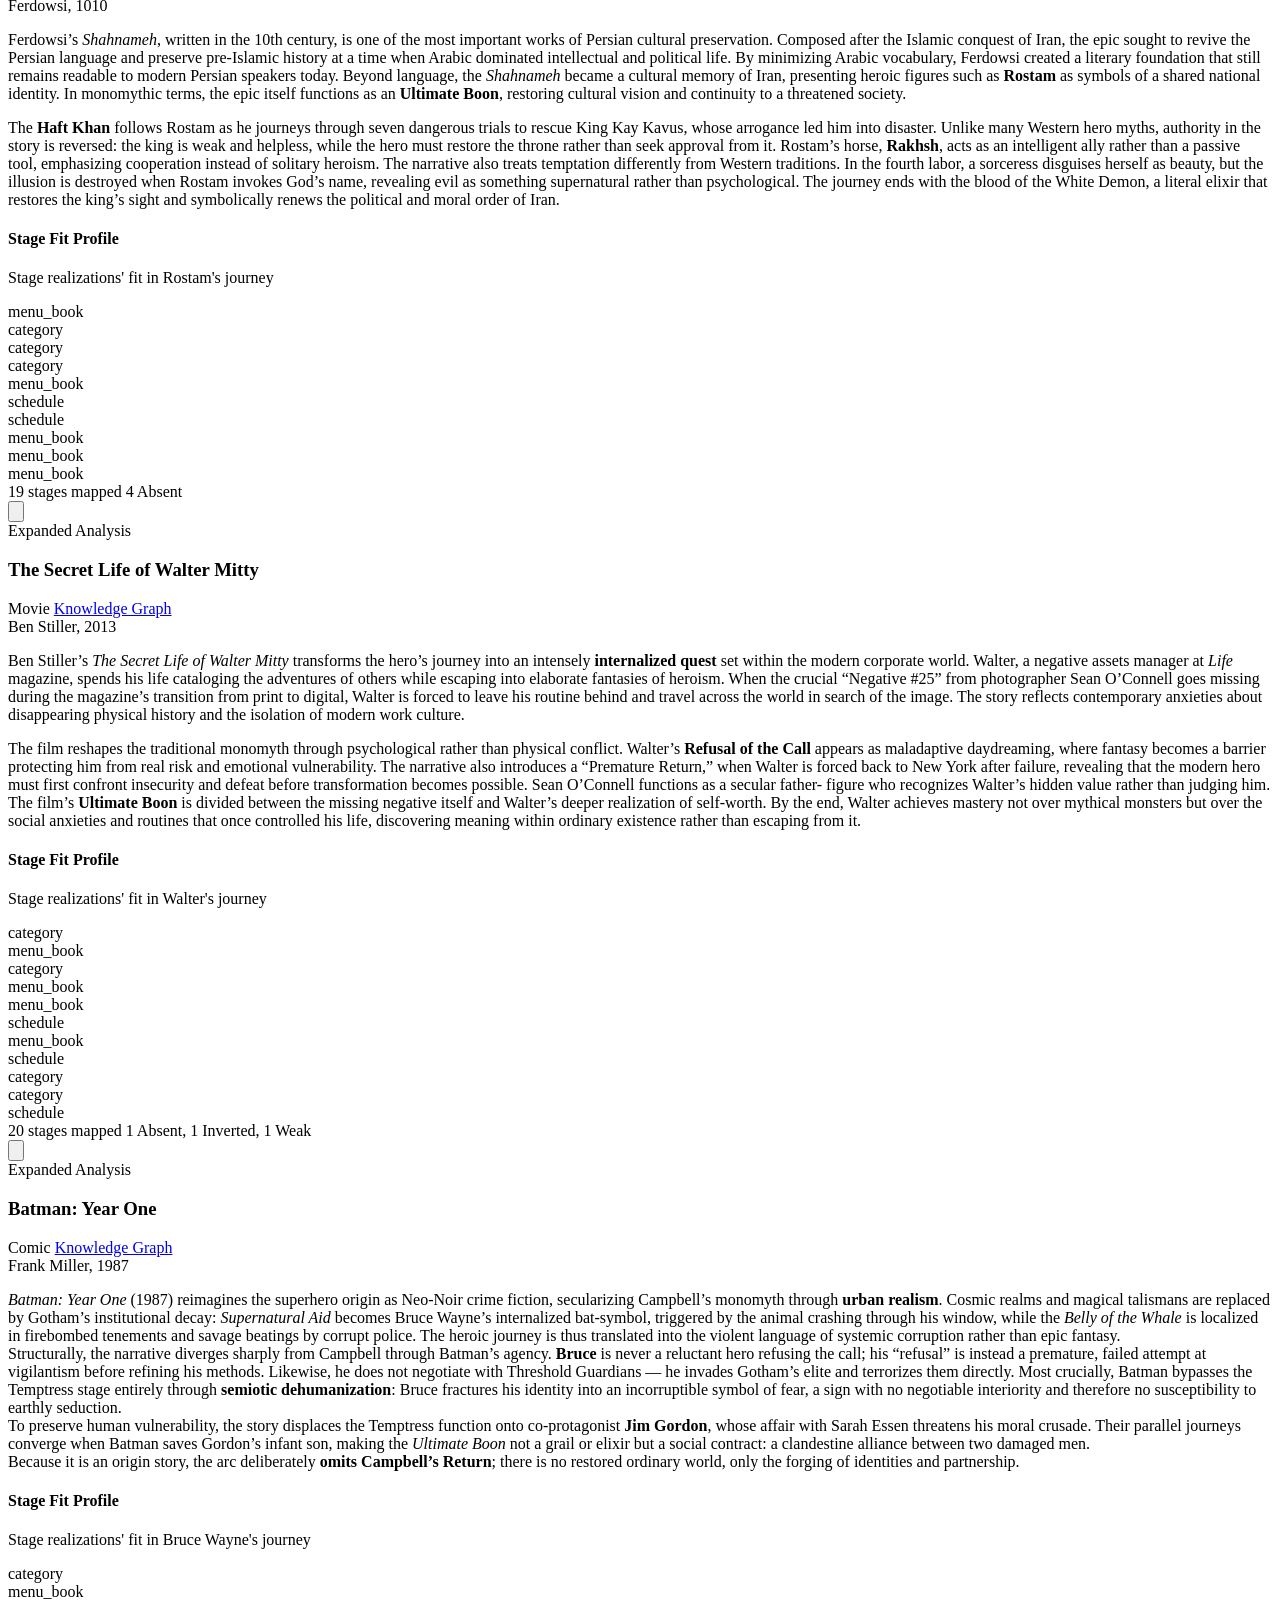
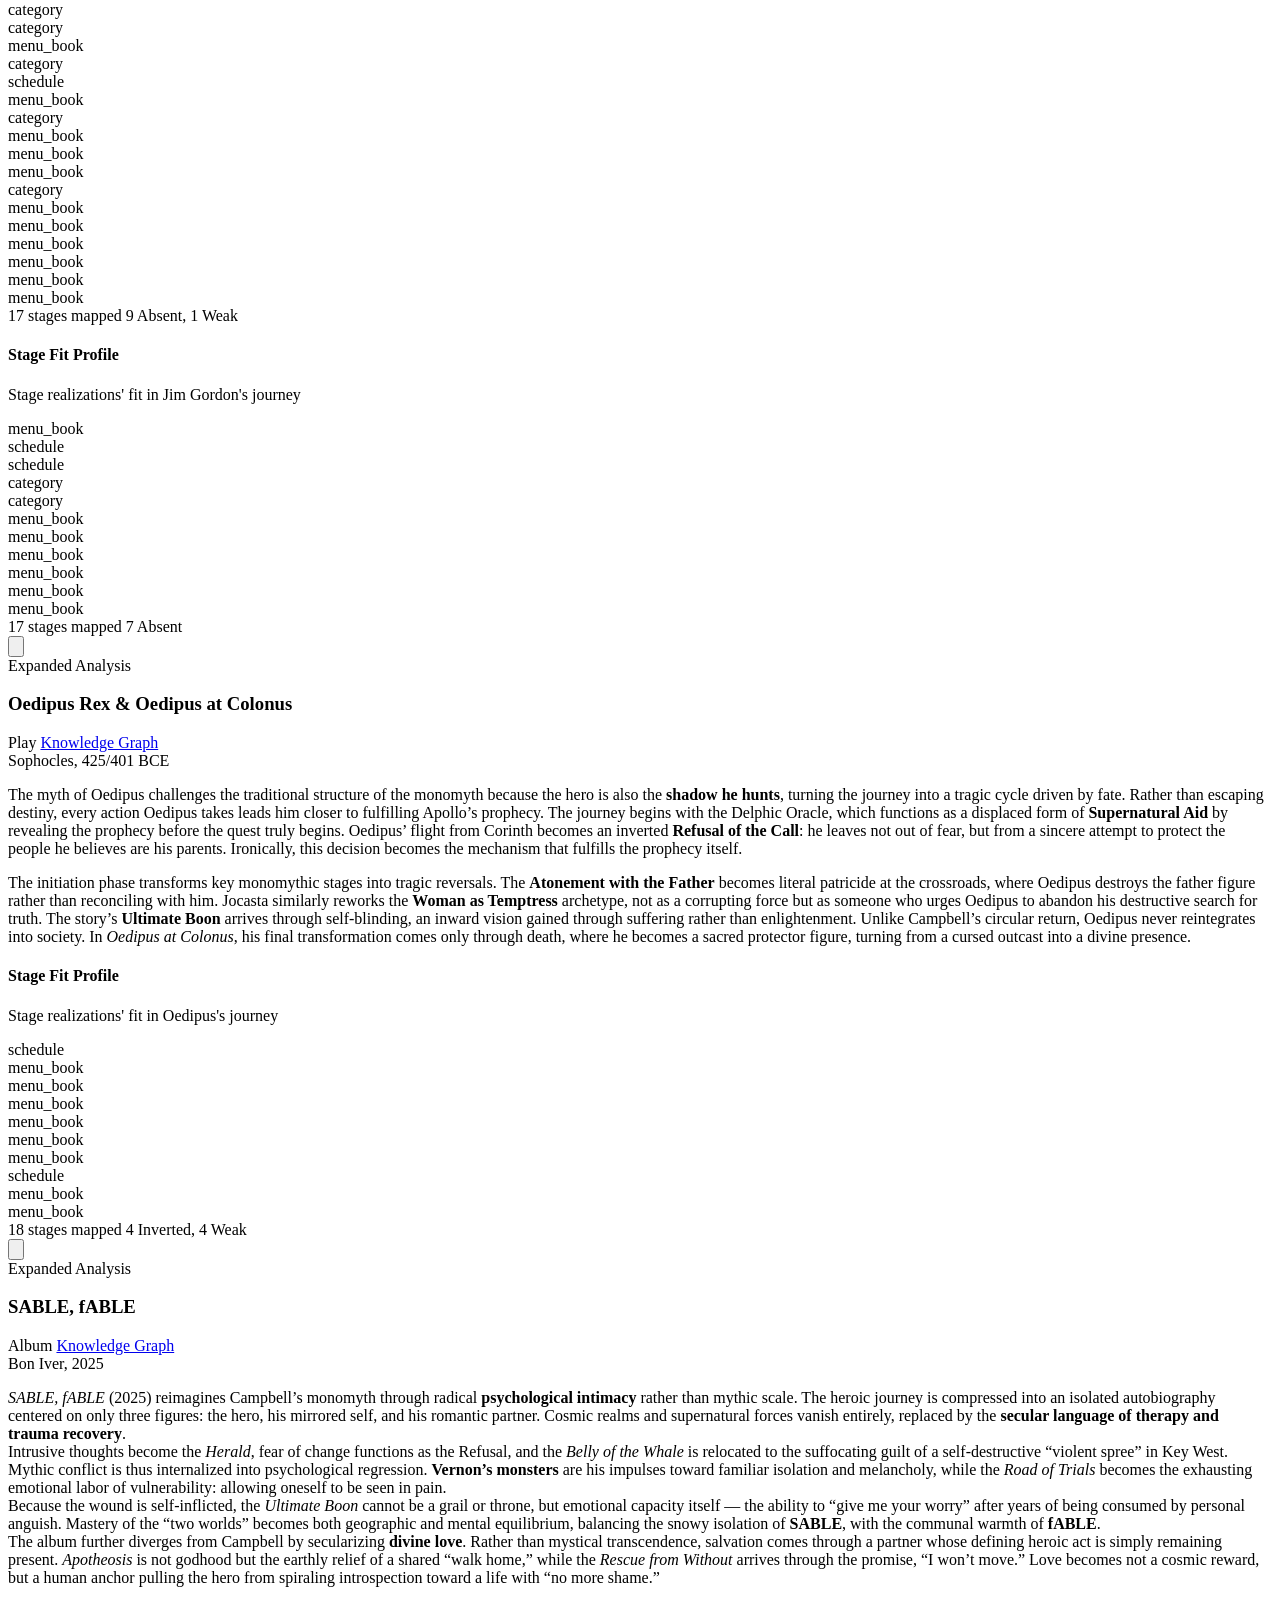
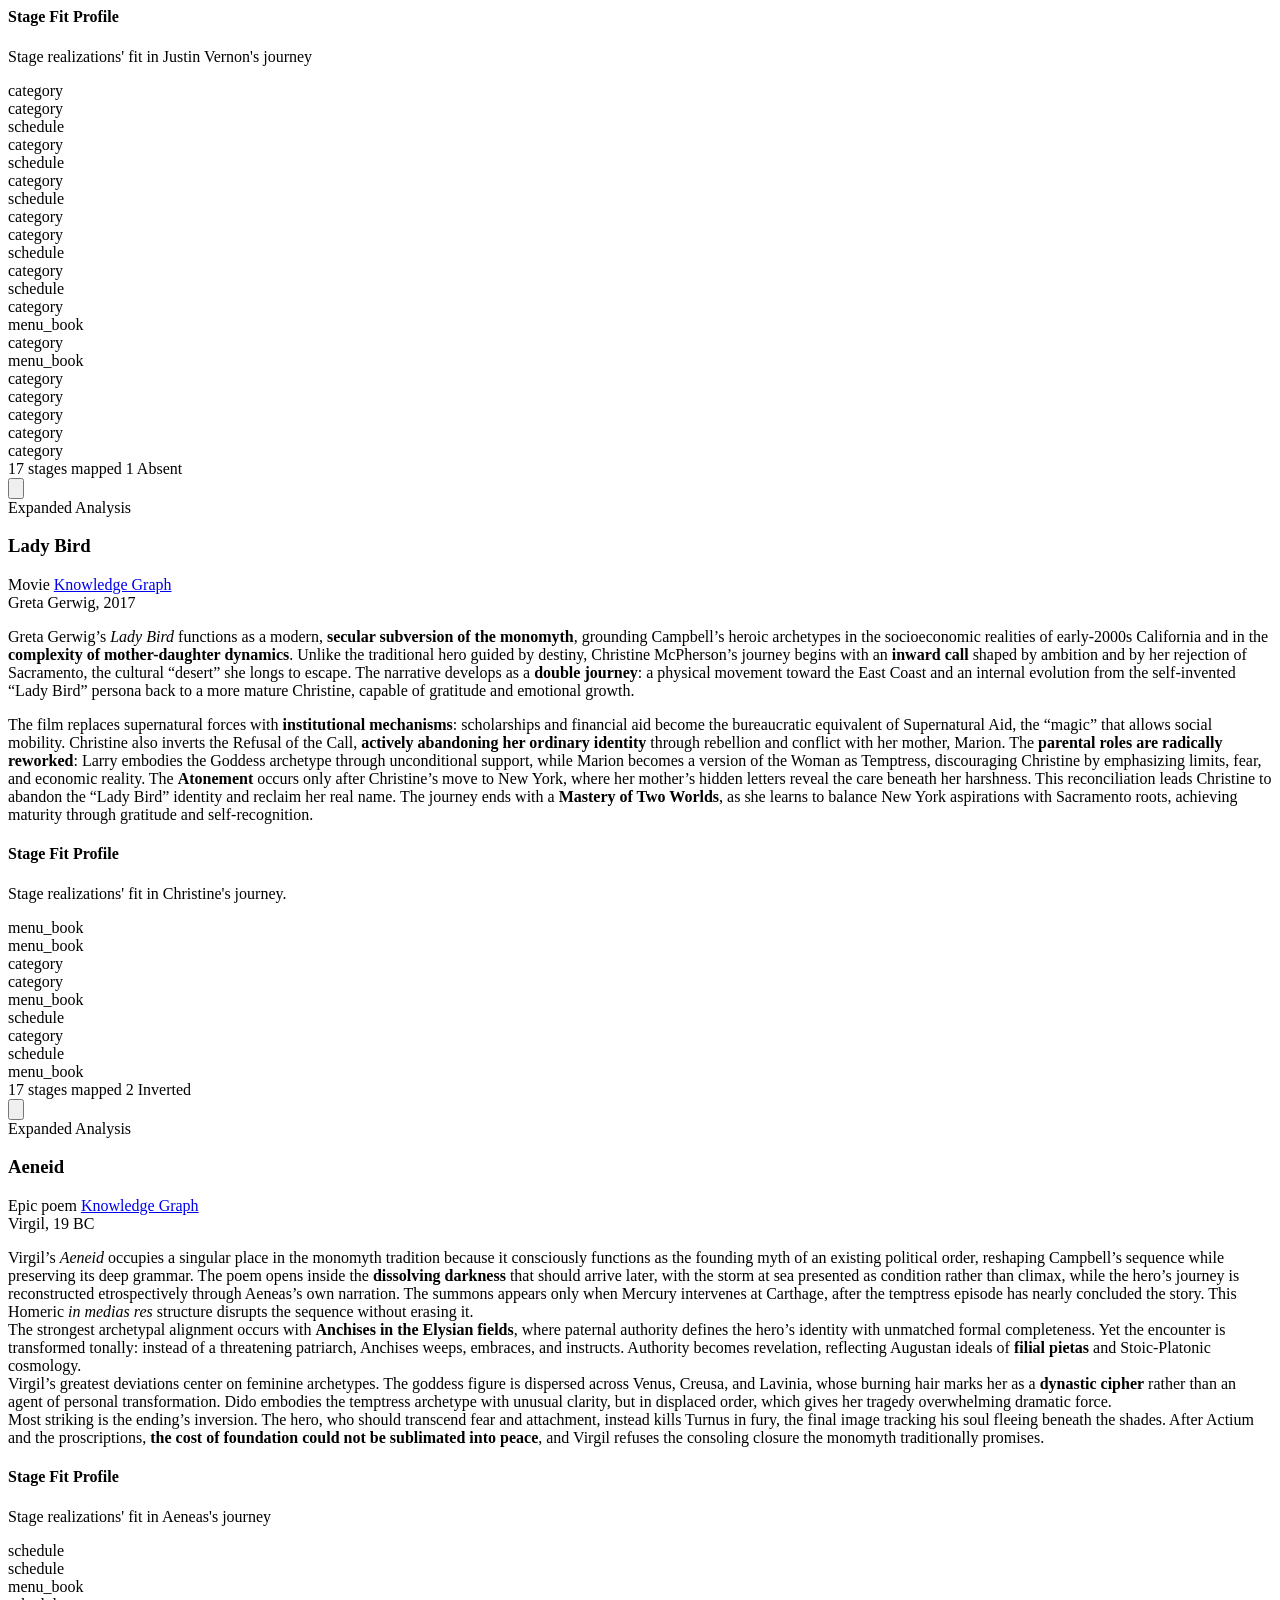
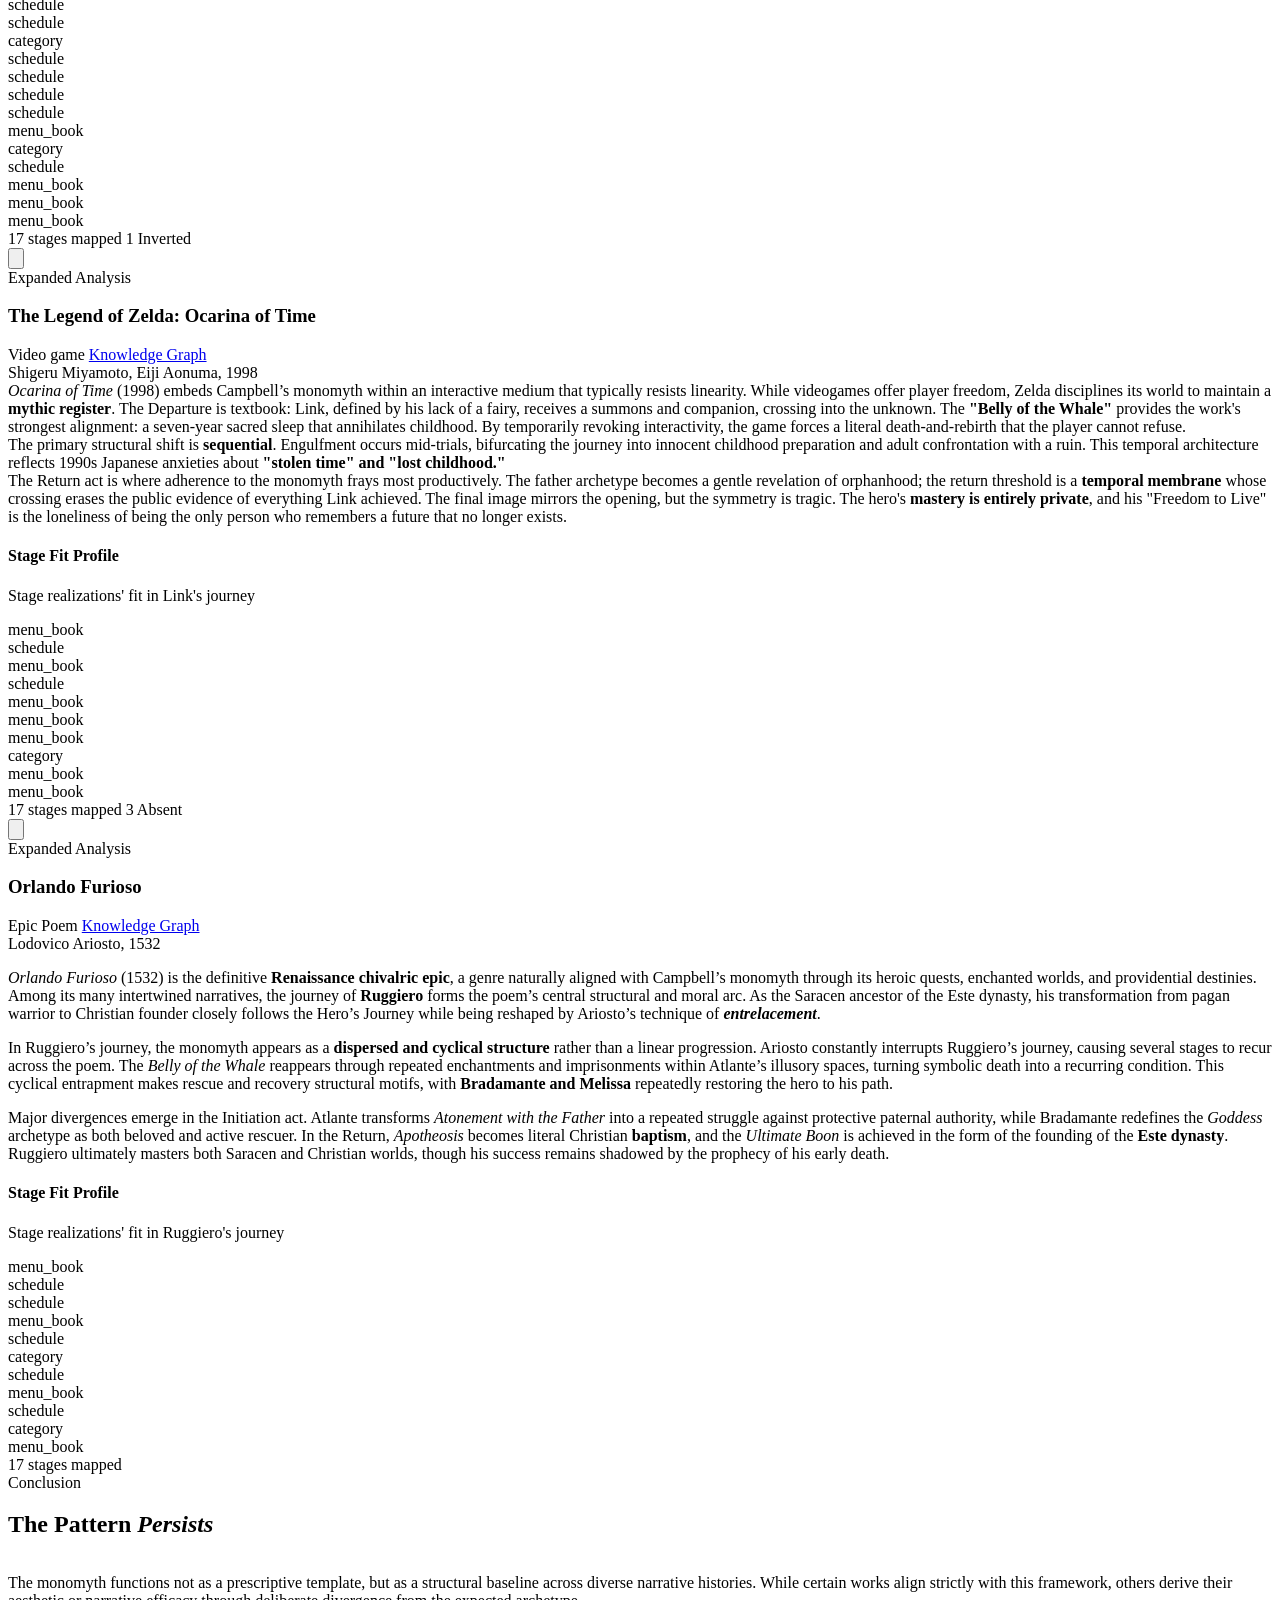
==== commit 3b68937b: "Add journey name to all graphs in narrative section of website" ====
--- a/website/index.html
+++ b/website/index.html
@@ -357,6 +357,7 @@
               <span class="tag tag-movie">Movie</span>
             </div>
             <div class="work-desc">A 1999 science fiction film in which a computer hacker discovers that reality as he knows it is a simulated world created by machines to subjugate humanity.</div>
+            <div class="meta-title">Neo's journey</div>
             <div class="fit-bar">
               <div class="segment filled strong"></div>
               <div class="segment filled strong"></div>
@@ -399,6 +400,7 @@
               <span class="tag tag-movie">Animated Movie</span>
             </div>
             <div class="work-desc">A Disney animated film from 1994 in which a young lion prince, exiled by guilt and deception after the murder of his father, must reclaim his identity and his kingdom from the uncle who usurped them both.</div>
+            <div class="meta-title">Simba's journey</div>
             <div class="fit-bar">
               <div class="segment filled strong"></div>
               <div class="segment filled moderate"></div>
@@ -441,6 +443,7 @@
               <span class="tag tag-book">Novel</span>
             </div>
             <div class="work-desc">A 1903 novel in which a domesticated dog is stolen from a California estate and sold into the Klondike Gold Rush sled dog trade, where the progressive stripping away of civilization awakens an ancestral wildness that ultimately claims him entirely.</div>
+            <div class="meta-title">Buck's journey</div>
             <div class="fit-bar">
               <div class="segment filled strong"></div>
               <div class="segment filled moderate"></div>
@@ -481,12 +484,9 @@
               </div>
               <span class="tag tag-book">Epic Poem</span>
             </div>
-            <div class="work-desc">
-              The Seven Labors of Rostam (Persian: هفت‌خان رستم, romanized: Haft Khān-e Rostam) from Ferdowsi’s
-              Shahnameh follows the Persian hero Rostam as he undertakes seven deadly trials to rescue King Kay Kavus
-              from the demon-land of Mazandaran. Blending mythical creatures, divine intervention, and heroic combat,
-              the story stands as one of the greatest heroic journeys in Persian literature.
-            </div>
+            <div class="work-desc"> The Seven Labors of Rostam (Persian: هفت‌خان رستم, romanized: Haft Khān-e Rostam) from Ferdowsi’s Shahnameh follows the Persian hero Rostam as he undertakes seven deadly trials to rescue King Kay Kavus from the demon-land of Mazandaran. Blending mythical creatures, divine intervention, and heroic combat, the story stands as one of the greatest heroic journeys in Persian literature.
+            </div>
+            <div class="meta-title">Rostam's journey</div>
             <div class="fit-bar">
               <div class="segment filled perfect"></div>
               <div class="segment filled absent"></div>
@@ -532,11 +532,9 @@
               </div>
               <span class="tag tag-movie">Movie</span>
             </div>
-            <div class="work-desc"> In <i>The Secret Life of Walter Mitty</i> (2013), Walter, a quiet employee at
-              <i>Life</i> magazine, embarks on a global journey to find a missing photograph and its elusive
-              photographer. Leaving behind his routine life and constant daydreams, he gradually overcomes fear and
-              insecurity, discovering confidence, purpose, and the extraordinary hidden within ordinary life.
-            </div>
+            <div class="work-desc"> Walter, a quiet employee at <i>Life</i> magazine, embarks on a global journey to find a missing photograph and its elusive photographer. Leaving behind his routine life and constant daydreams, he gradually overcomes fear and insecurity, discovering confidence, purpose, and the extraordinary hidden within ordinary life.
+            </div>
+            <div class="meta-title">Walter Mitty's journey</div>
             <div class="fit-bar">
               <div class="segment filled strong"></div>
               <div class="segment filled moderate"></div>
@@ -583,9 +581,7 @@
               </div>
               <span class="tag tag-comic">Comic</span>
             </div>
-            <div class="work-desc">A landmark comic book arc that reimagines Bruce Wayne's first year as Batman and
-              Jim Gordon's first year with the GCPD in a decaying Gotham City. Batman: Year One maps the monomyth
-              onto the gritty realism of a Neo-Noir crime thriller through two intertwining parallel journeys.
+            <div class="work-desc">A landmark comic book arc that reimagines Bruce Wayne's first year as Batman and Jim Gordon's first year with the GCPD in a decaying Gotham City. Batman: Year One maps the monomyth onto the gritty realism of a Neo-Noir crime thriller through two intertwining parallel journeys.
             </div>
             <div class="meta-title">Bruce Wayne's journey</div>
             <div class="fit-bar">
@@ -657,10 +653,9 @@
               </div>
               <span class="tag tag-play">Play</span>
             </div>
-            <div class="work-desc">A cursed king's relentless search for the killer of the previous king unearths
-              his own terrible secret. A foundational work of Western literature that explores fate, free will,
-              and hubris.
-            </div>
+            <div class="work-desc">A cursed king's relentless search for the killer of the previous king unearths his own terrible secret. A foundational work of Western literature that explores fate, free will, and hubris.
+            </div>
+            <div class="meta-title">Oedipus's journey</div>
             <div class="fit-bar">
               <div class="segment filled perfect"></div>
               <div class="segment filled strong"></div>
@@ -705,11 +700,9 @@
               </div>
               <span class="tag tag-music">Album</span>
             </div>
-            <div class="work-desc">An autobiographical double-EP/album narrating Justin Vernon's journey from a
-              period of intense anxiety, isolation, and guilt (SABLE,) into a renewed era of love, peace, and
-              acceptance (fABLE). SABLE, fABLE maps the monomyth onto the modern reality of mental health and human
-              connection.
-            </div>
+            <div class="work-desc">An autobiographical double-EP/album narrating Justin Vernon's journey from a period of intense anxiety, isolation, and guilt (SABLE,) into a renewed era of love, peace, and acceptance (fABLE). SABLE, fABLE maps the monomyth onto the modern reality of mental health and human connection.
+            </div>
+            <div class="meta-title">Justin Vernon's journey</div>
             <div class="fit-bar">
               <div class="segment filled strong"></div>
               <div class="segment filled perfect"></div>
@@ -753,9 +746,8 @@
               </div>
               <span class="tag tag-movie">Movie</span>
             </div>
-            <div class="work-desc">A 2017 coming-of-age film in which a strong-willed high school senior navigates a
-              turbulent relationship with her mother and her hometown while seeking a new identity through her
-              dream of attending an East Coast university.</div>
+            <div class="work-desc">A 2017 coming-of-age film in which a strong-willed high school senior navigates a turbulent relationship with her mother and her hometown while seeking a new identity through her dream of attending an East Coast university.</div>
+            <div class="meta-title">Christine's journey</div>
             <div class="fit-bar">
               <div class="segment filled moderate"></div>
               <div class="segment filled inverted"></div>
@@ -797,9 +789,8 @@
               </div>
               <span class="tag tag-book">Epic poem</span>
             </div>
-            <div class="work-desc">A Latin epic poem in twelve books composed in the final decade of Virgil's life,
-              recounting the wanderings and wars of the Trojan exile Aeneas as he pursues the founding of the
-              Roman race in Italy.</div>
+            <div class="work-desc">A Latin epic poem in twelve books composed in the final decade of Virgil's life, recounting the wanderings and wars of the Trojan exile Aeneas as he pursues the founding of the Roman race in Italy.</div>
+            <div class="meta-title">Aeneas's journey</div>
             <div class="fit-bar">
               <div class="segment filled strong"></div>
               <div class="segment filled strong"></div>
@@ -841,10 +832,8 @@
               </div>
               <span class="tag tag-game">Video game</span>
             </div>
-            <div class="work-desc">A 1998 action-adventure video game in which a boy raised among forest children
-              is drawn into a quest across time to prevent the king of evil from claiming an ancient relic of
-              divine power.</div>
-
+            <div class="work-desc">A 1998 action-adventure video game in which a boy raised among forest children is drawn into a quest across time to prevent the king of evil from claiming an ancient relic of divine power.</div>
+            <div class="meta-title">Link's journey</div>
             <div class="fit-bar">
               <div class="segment filled perfect"></div>
               <div class="segment filled absent"></div>
@@ -888,11 +877,8 @@
               </div>
               <span class="tag tag-book">Epic poem</span>
             </div>
-            <div class="work-desc">The great Renaissance epic poem by Ludovico Ariosto, structured around the wars
-              between Charlemagne's Christian paladins and the Saracen armies while constantly interrupting and
-              interweaving multiple narrative threads centered on heroes such as Orlando, Ruggiero, Bradamante,
-              and Astolfo.</div>
-
+            <div class="work-desc">The great Renaissance epic poem by Ludovico Ariosto, structured around the wars between Charlemagne's Christian paladins and the Saracen armies while constantly interrupting and interweaving multiple narrative threads centered on heroes such as Orlando, Ruggiero, Bradamante, and Astolfo.</div>
+            <div class="meta-title">Ruggiero's journey</div>
             <div class="fit-bar">
               <div class="segment filled strong"></div>
               <div class="segment filled moderate"></div>
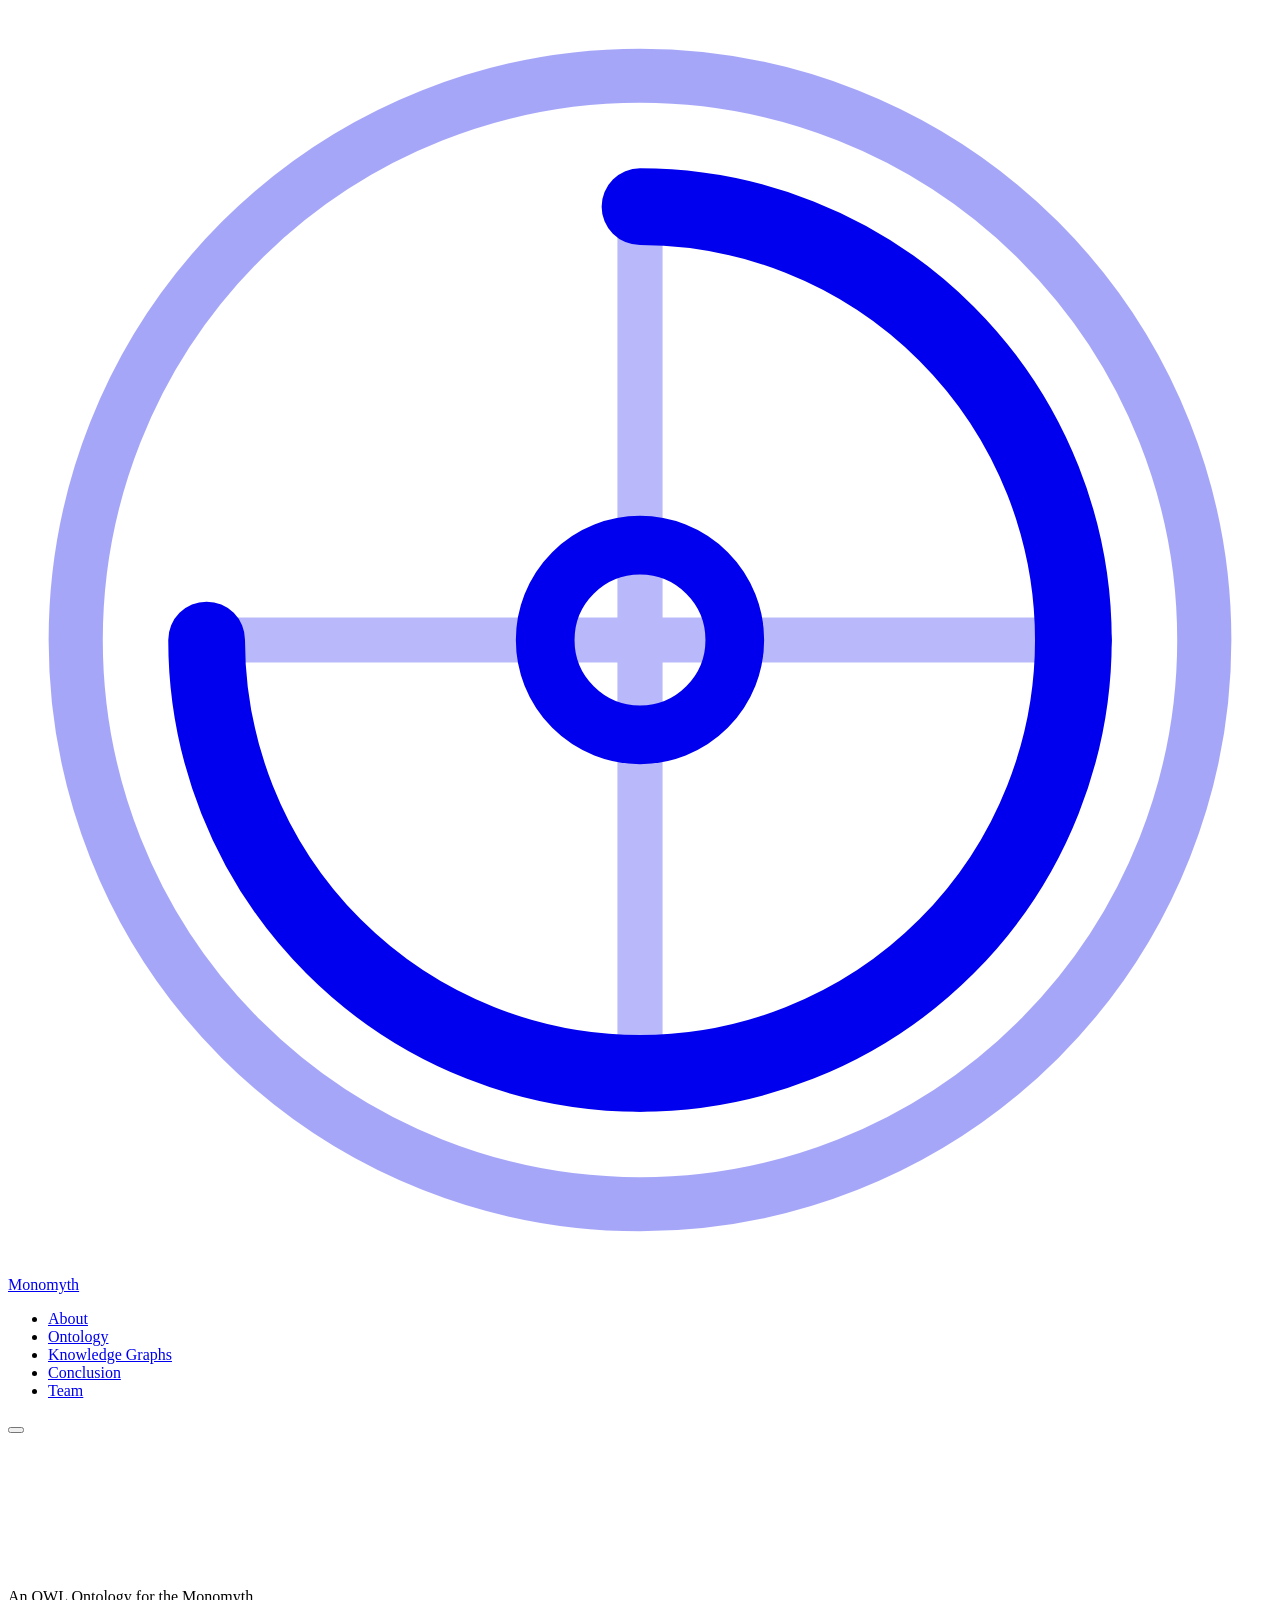
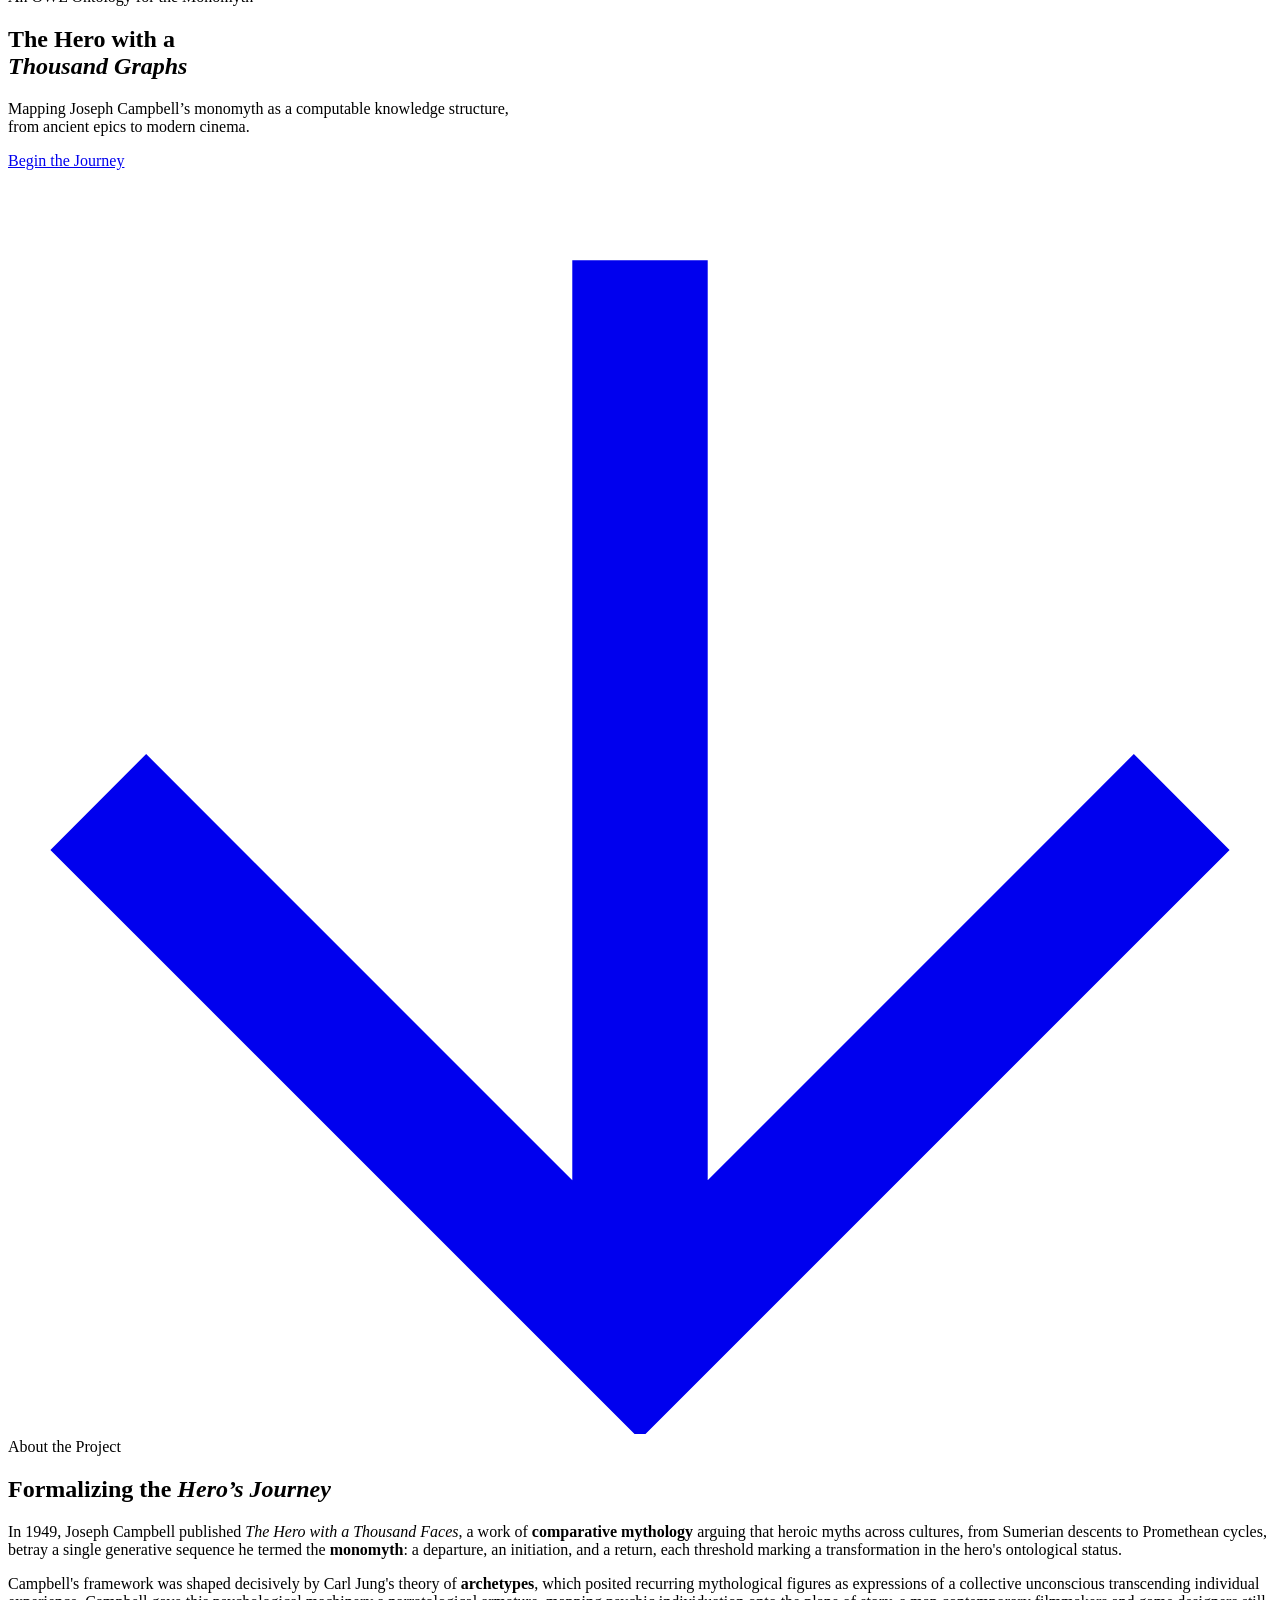
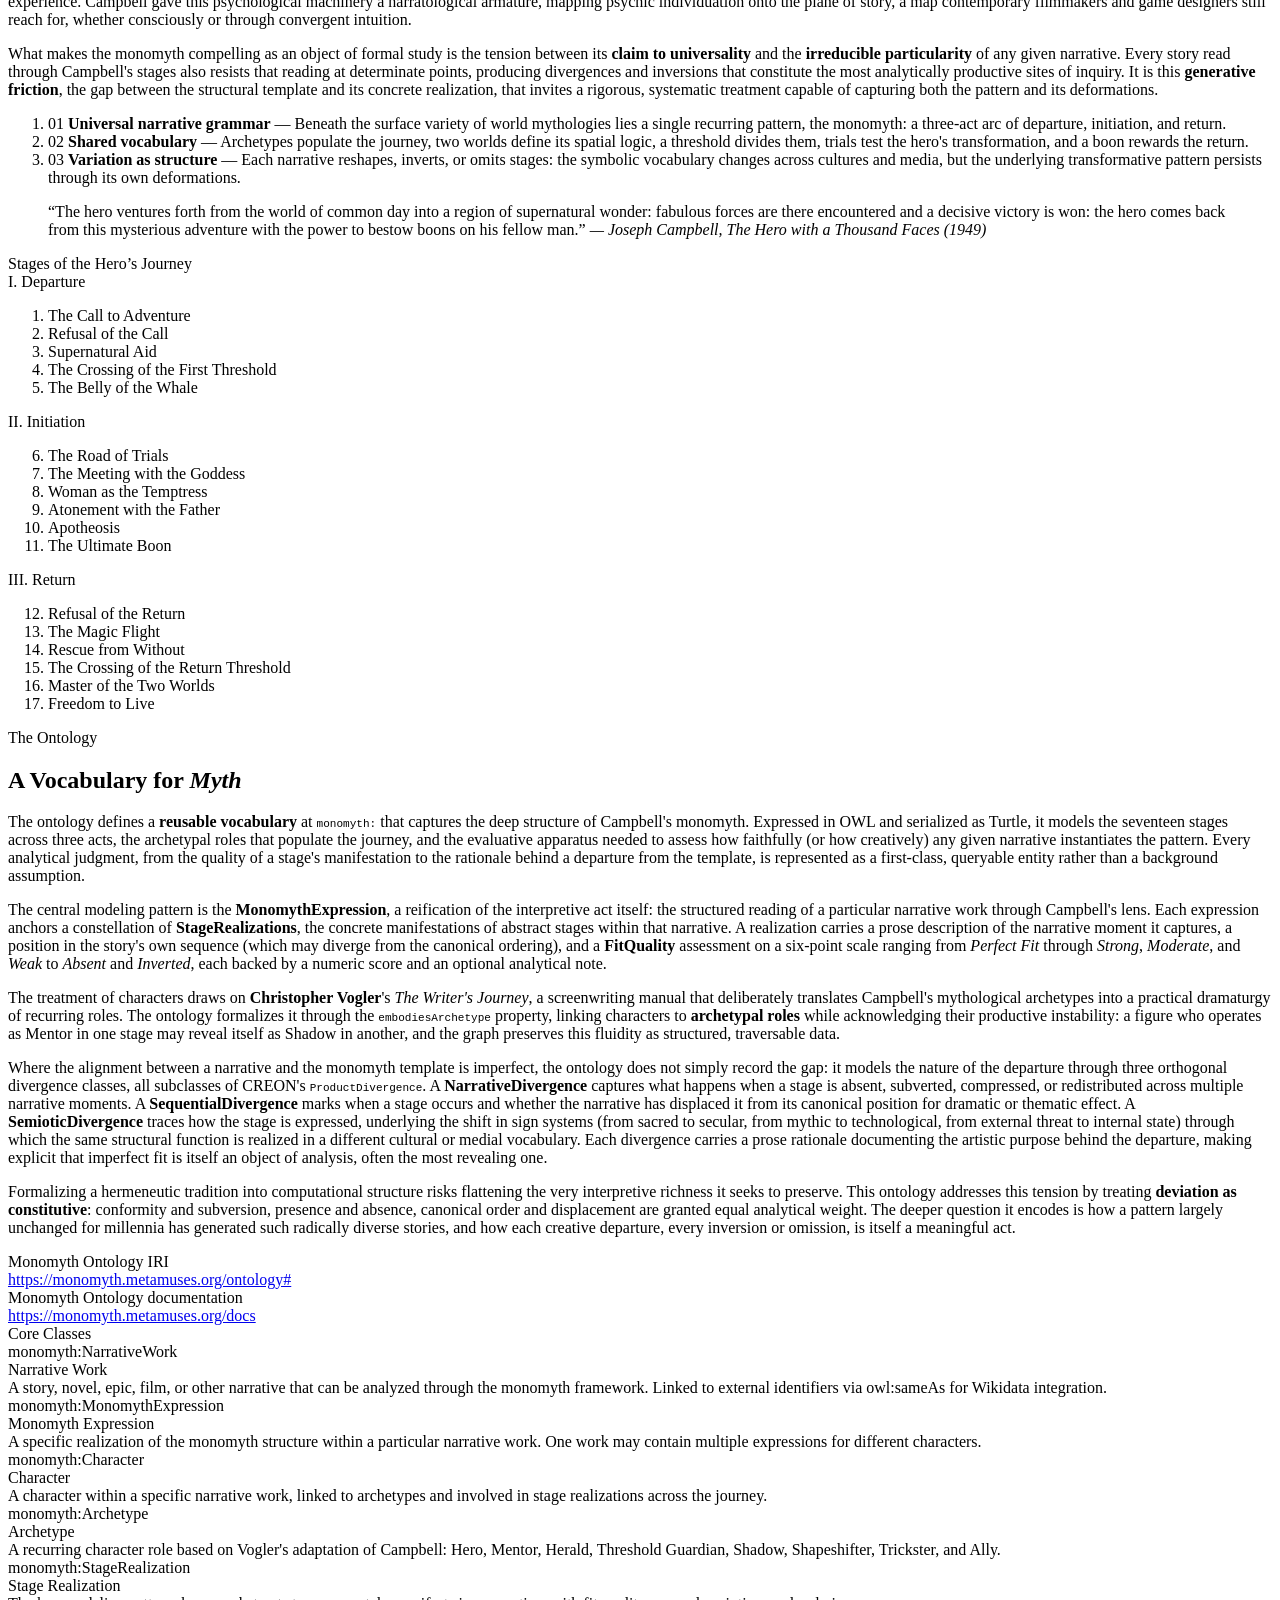
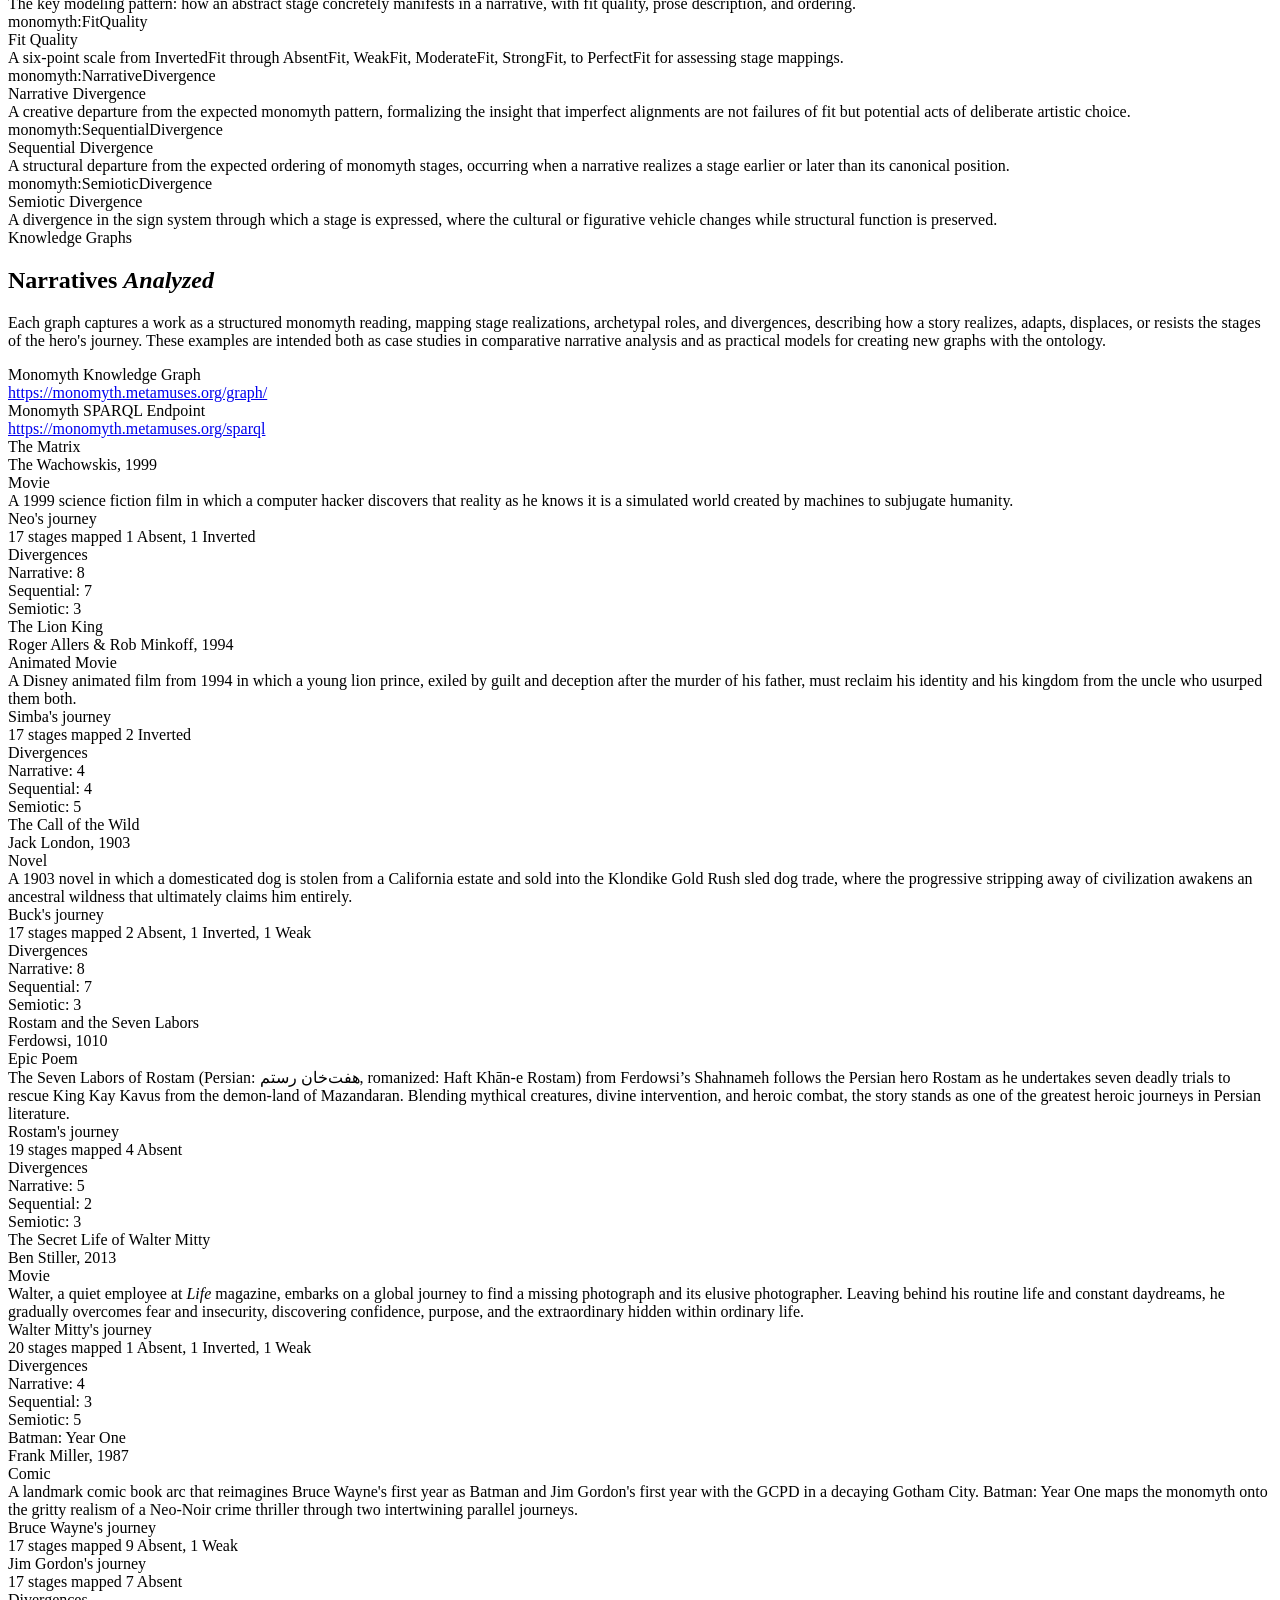
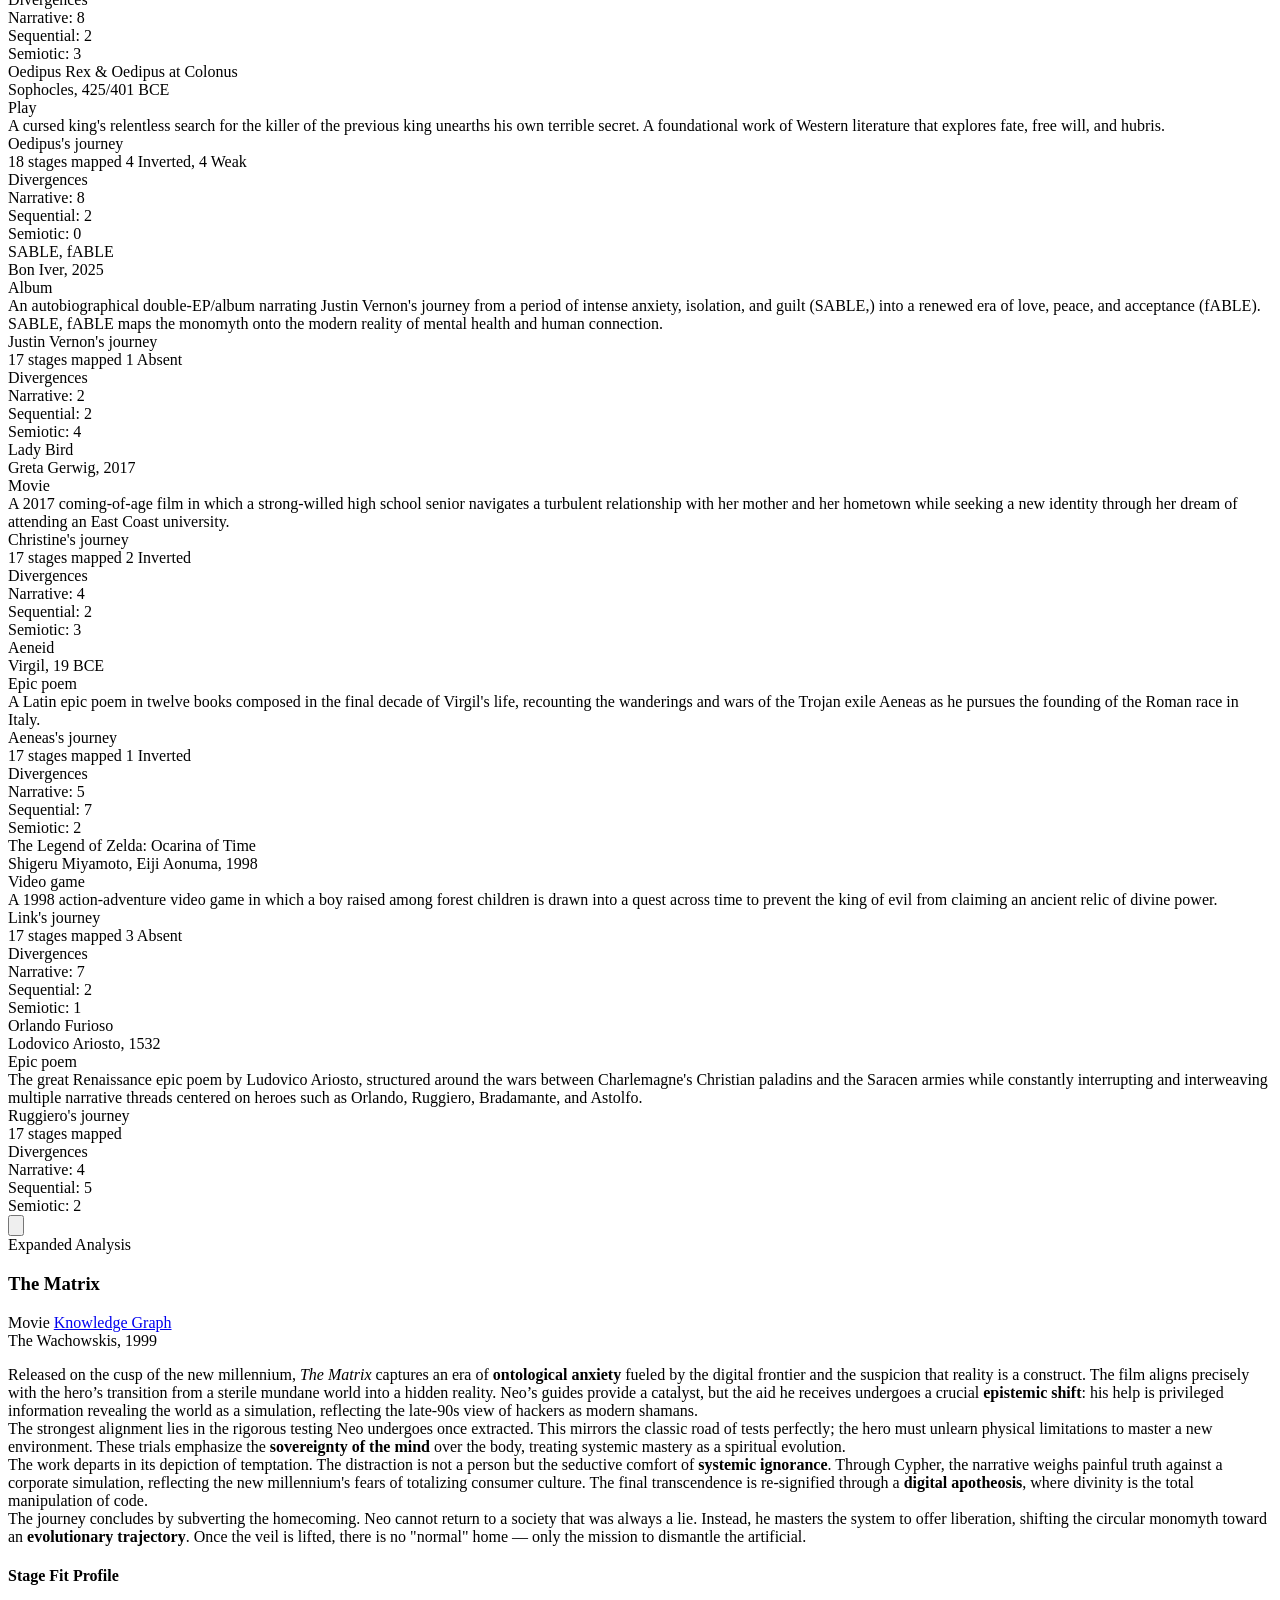
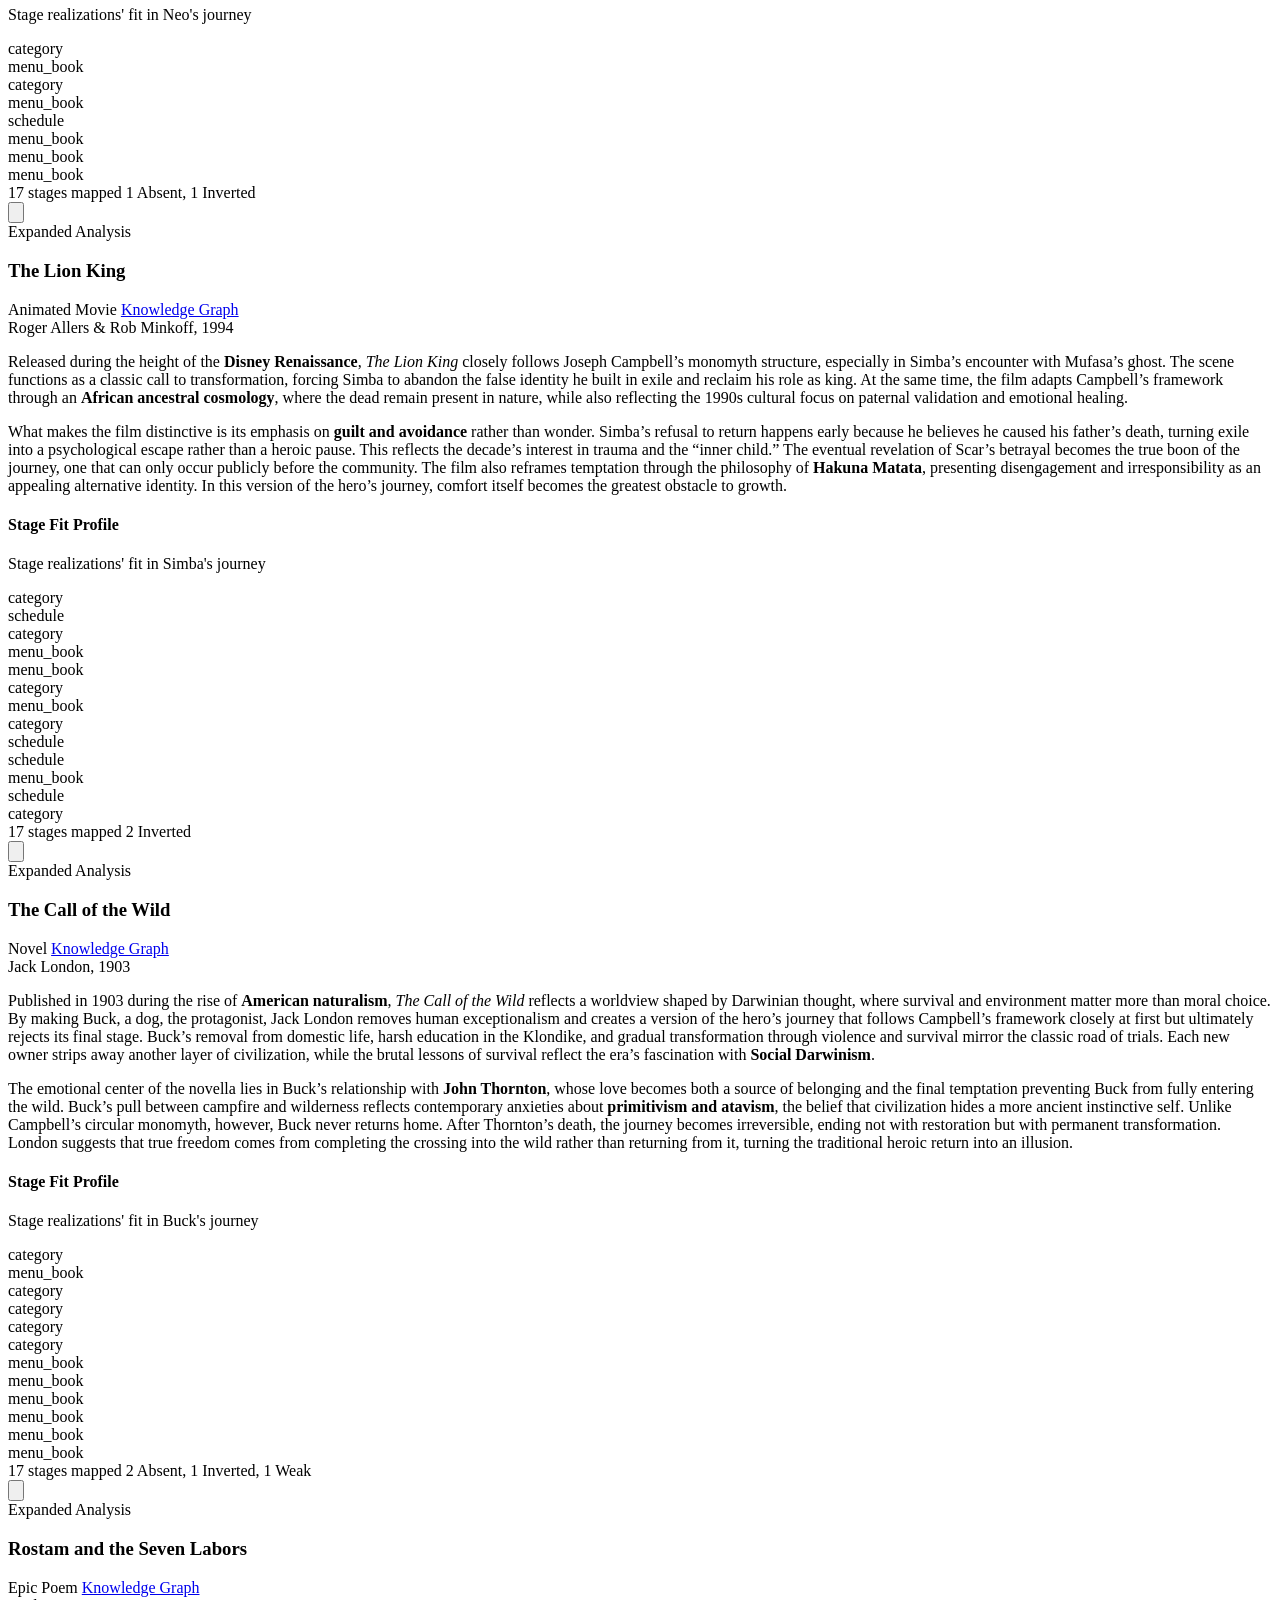
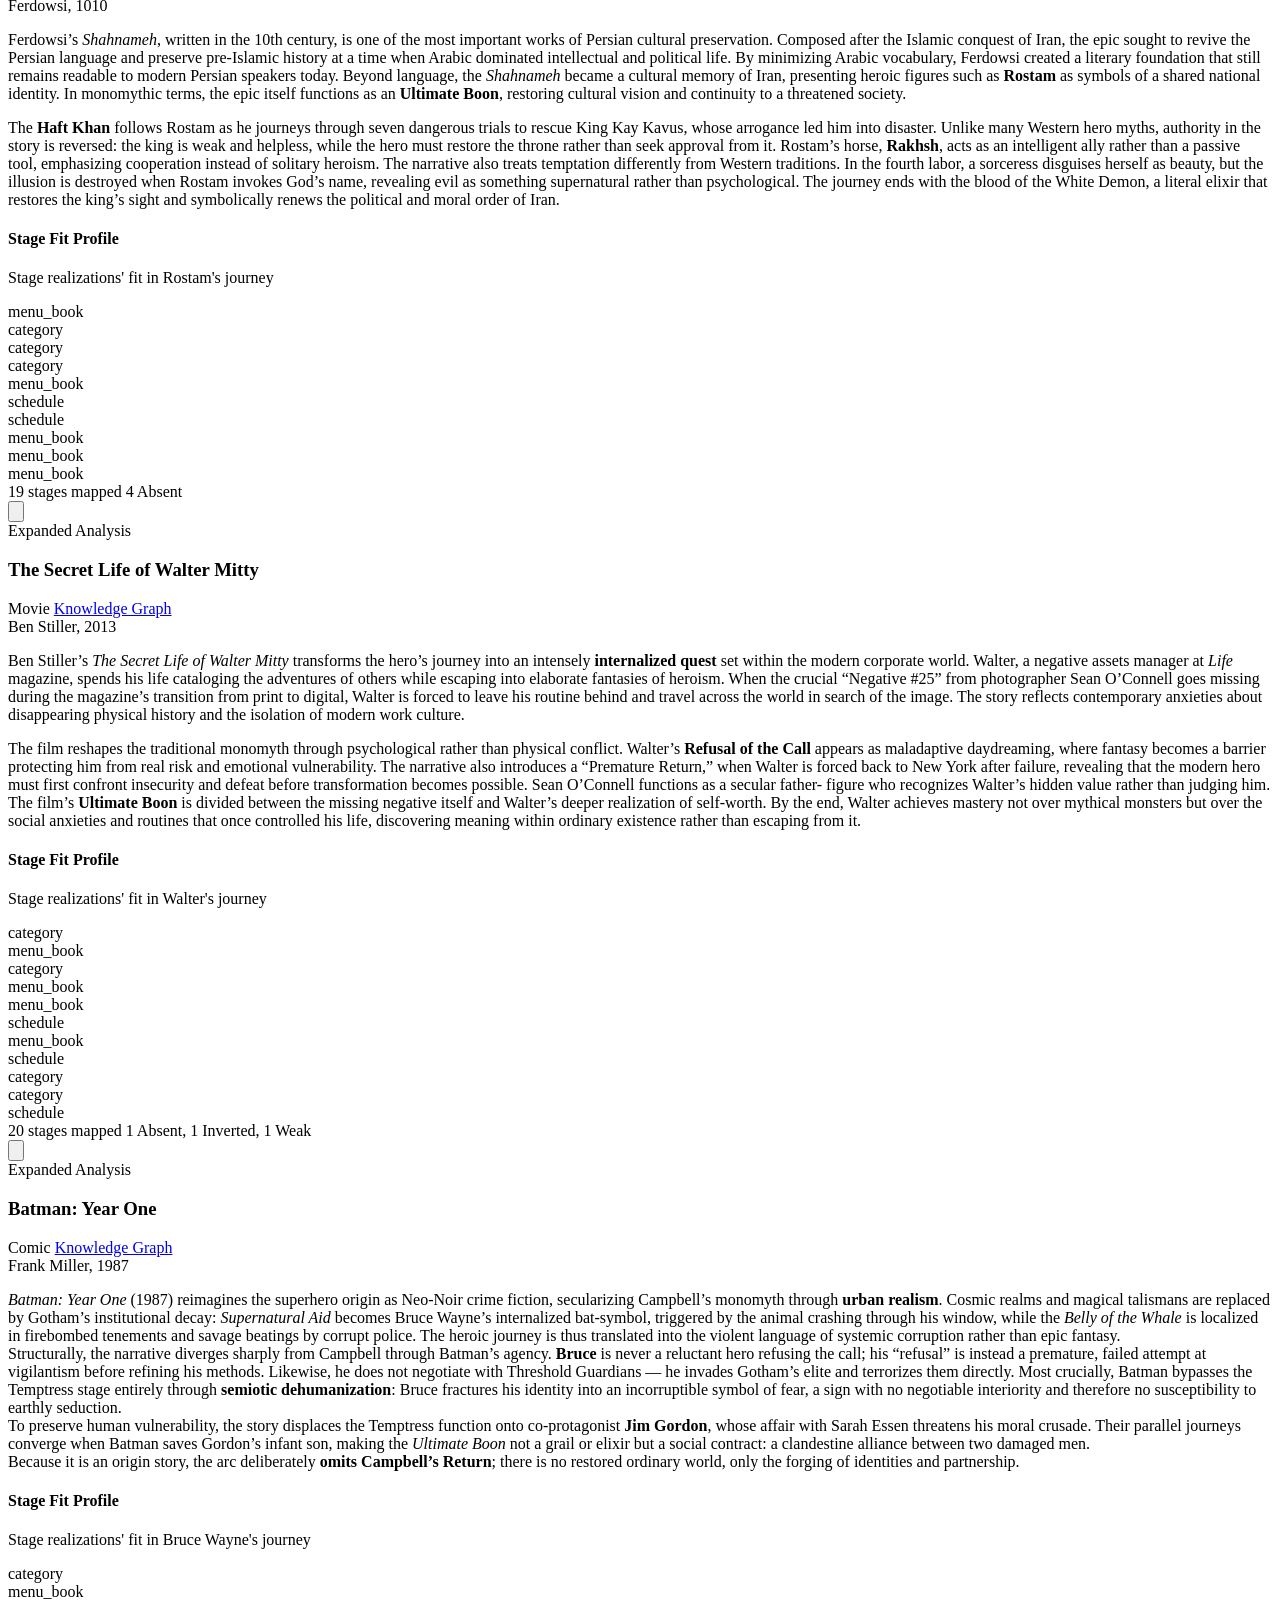
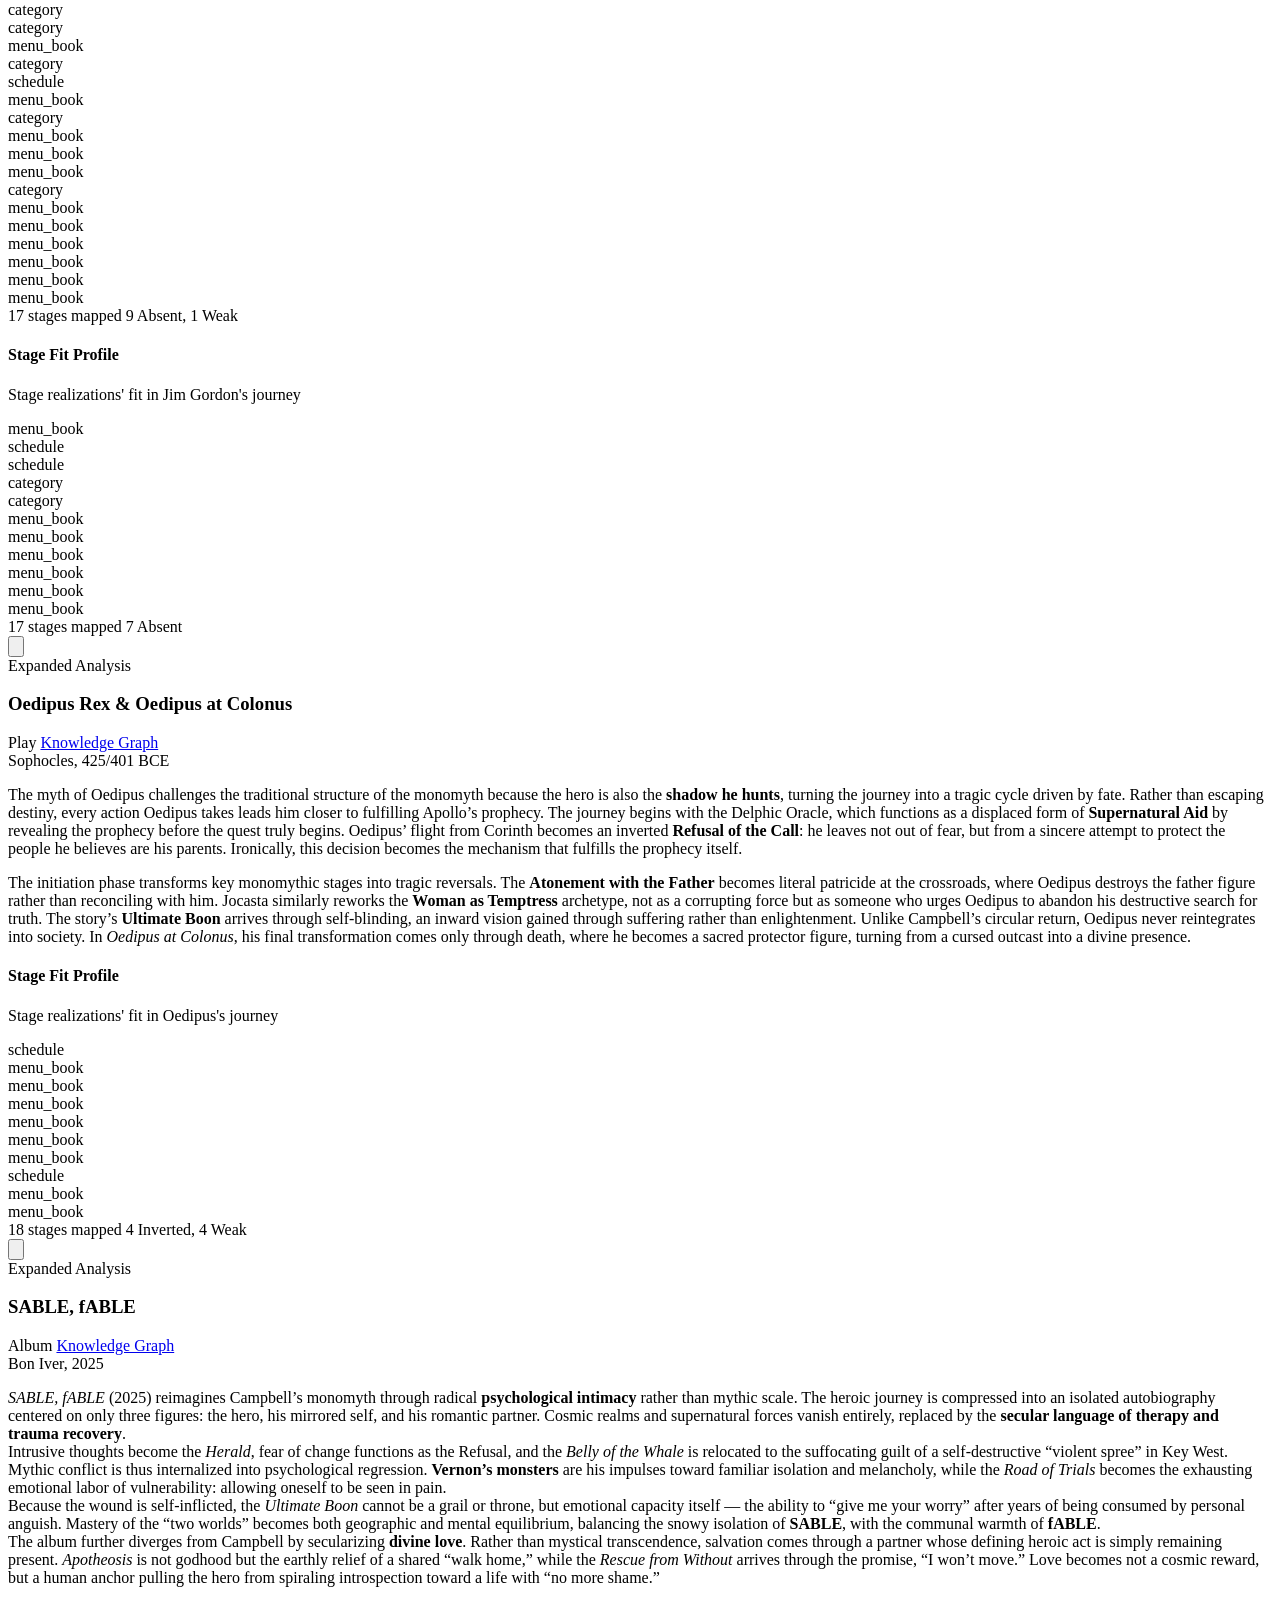
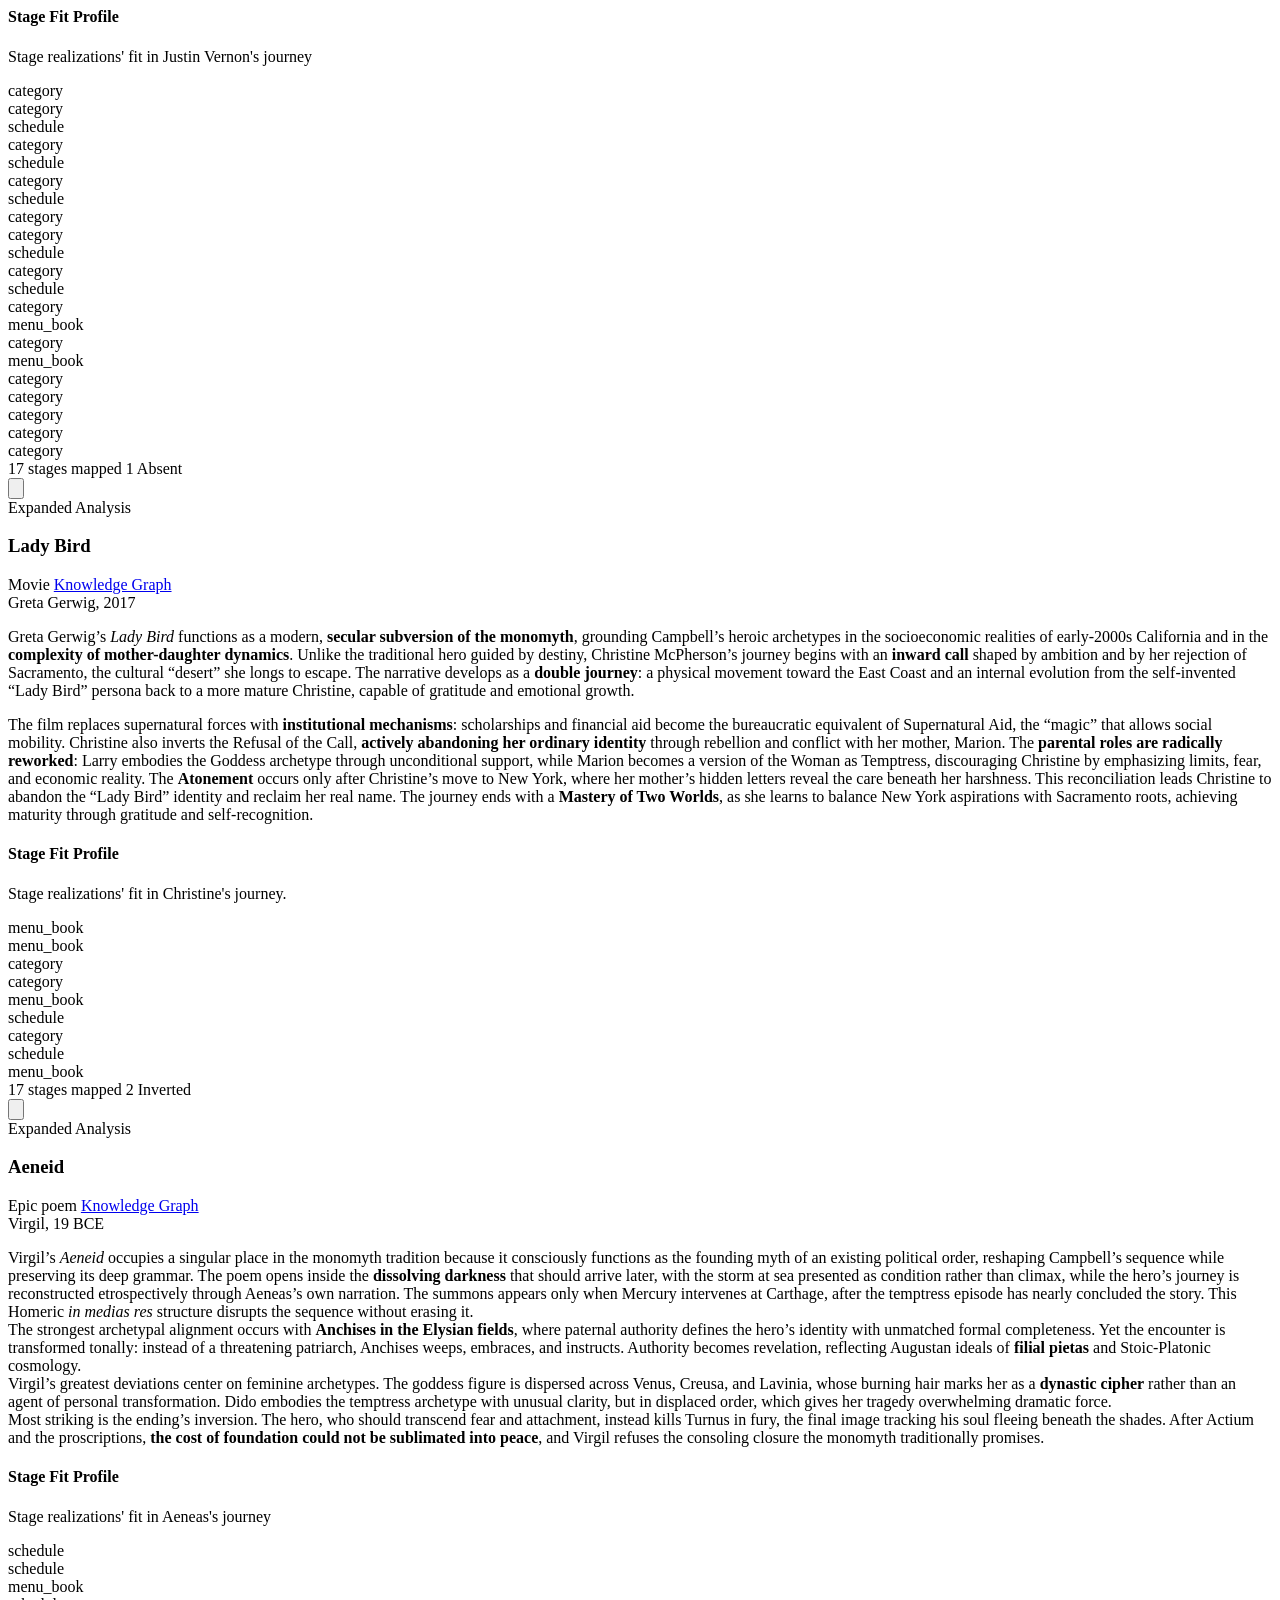
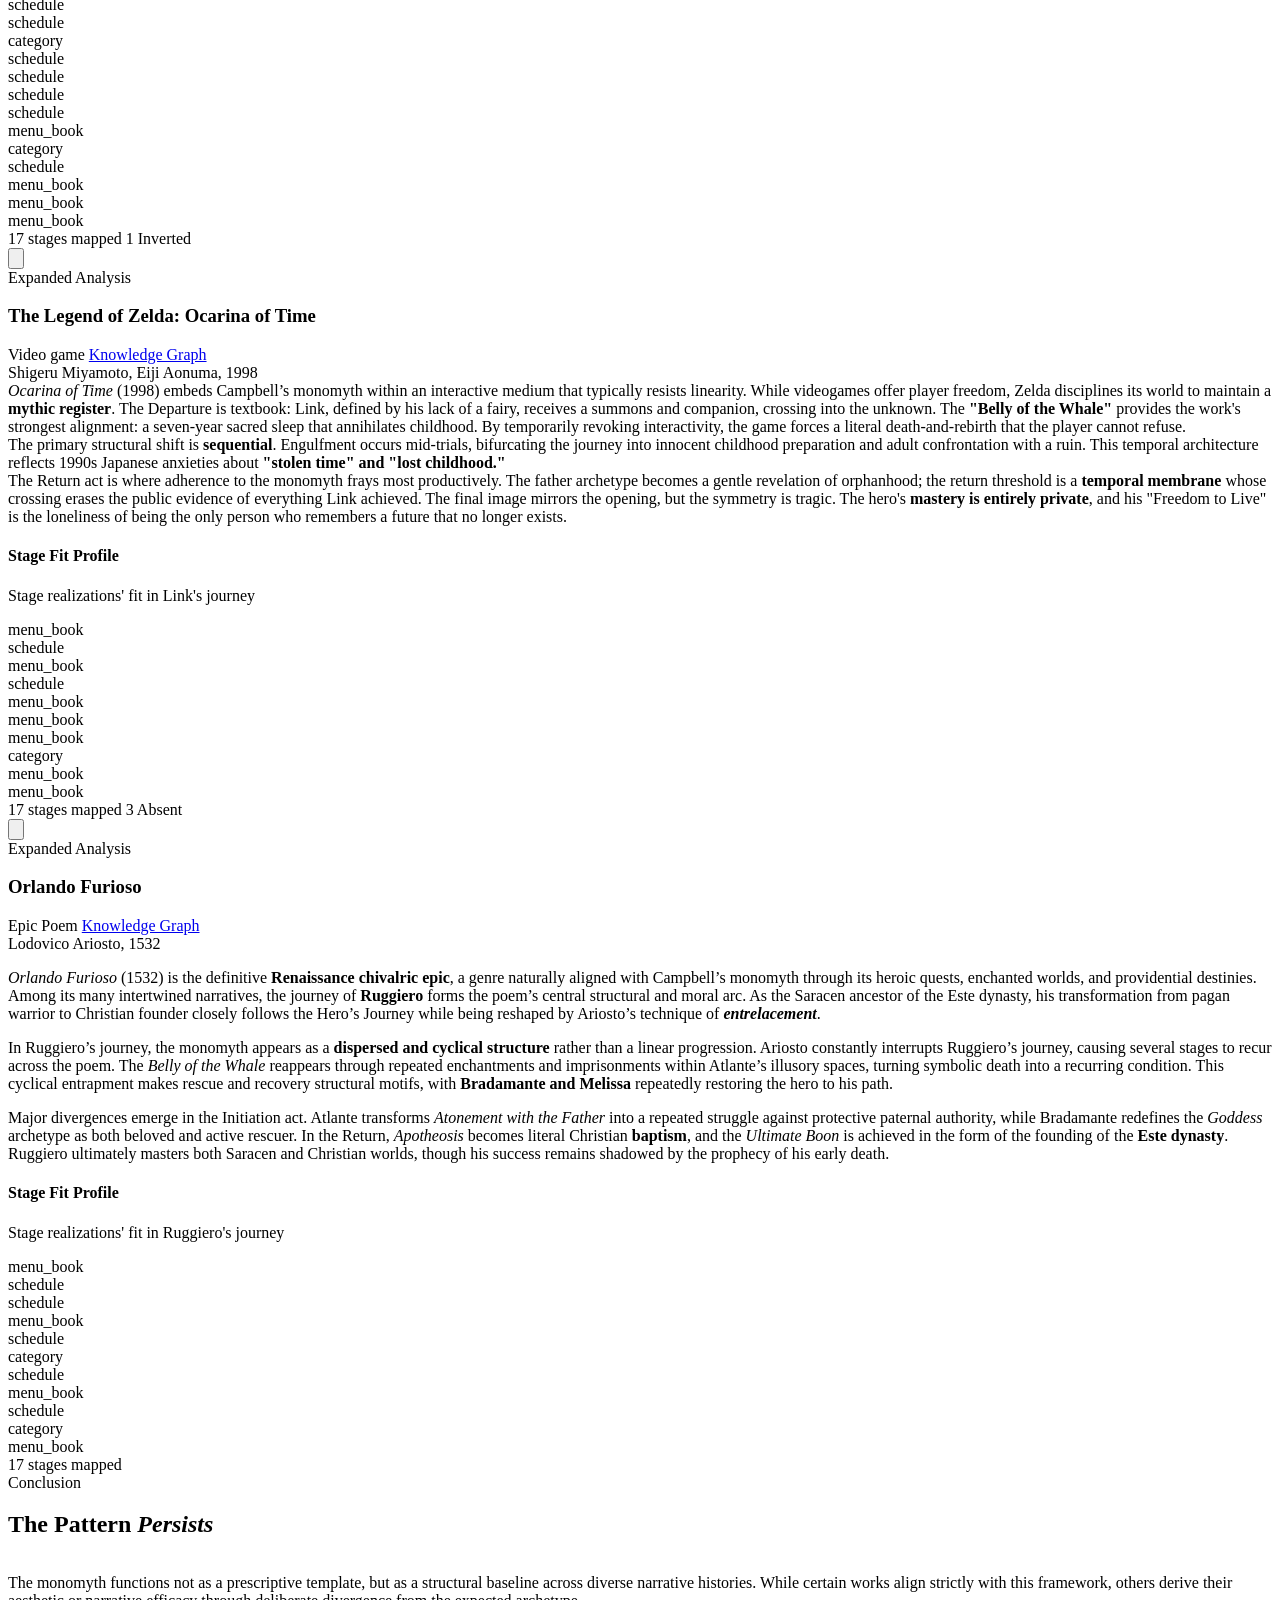
==== commit 592f0354: "Standardize date era notation to BCE" ====
--- a/website/index.html
+++ b/website/index.html
@@ -785,7 +785,7 @@
             <div class="kg-card-header">
               <div>
                 <div class="work-title">Aeneid</div>
-                <div class="work-author">Virgil, 19 BC</div>
+                <div class="work-author">Virgil, 19 BCE</div>
               </div>
               <span class="tag tag-book">Epic poem</span>
             </div>
@@ -2124,7 +2124,7 @@
               class="tag tag-book kg-modal-repo-link" target="_blank" title="View Knowledge Graph">Knowledge Graph</a>
           </div>
         </div>
-        <div class="kg-modal-author">Virgil, 19 BC</div>
+        <div class="kg-modal-author">Virgil, 19 BCE</div>
         <p class="kg-modal-summary">
           Virgil’s <em>Aeneid</em> occupies a singular place in the monomyth tradition because it consciously functions as the founding myth of an
           existing political order, reshaping Campbell’s sequence while preserving its deep grammar. The poem opens inside the <strong>dissolving
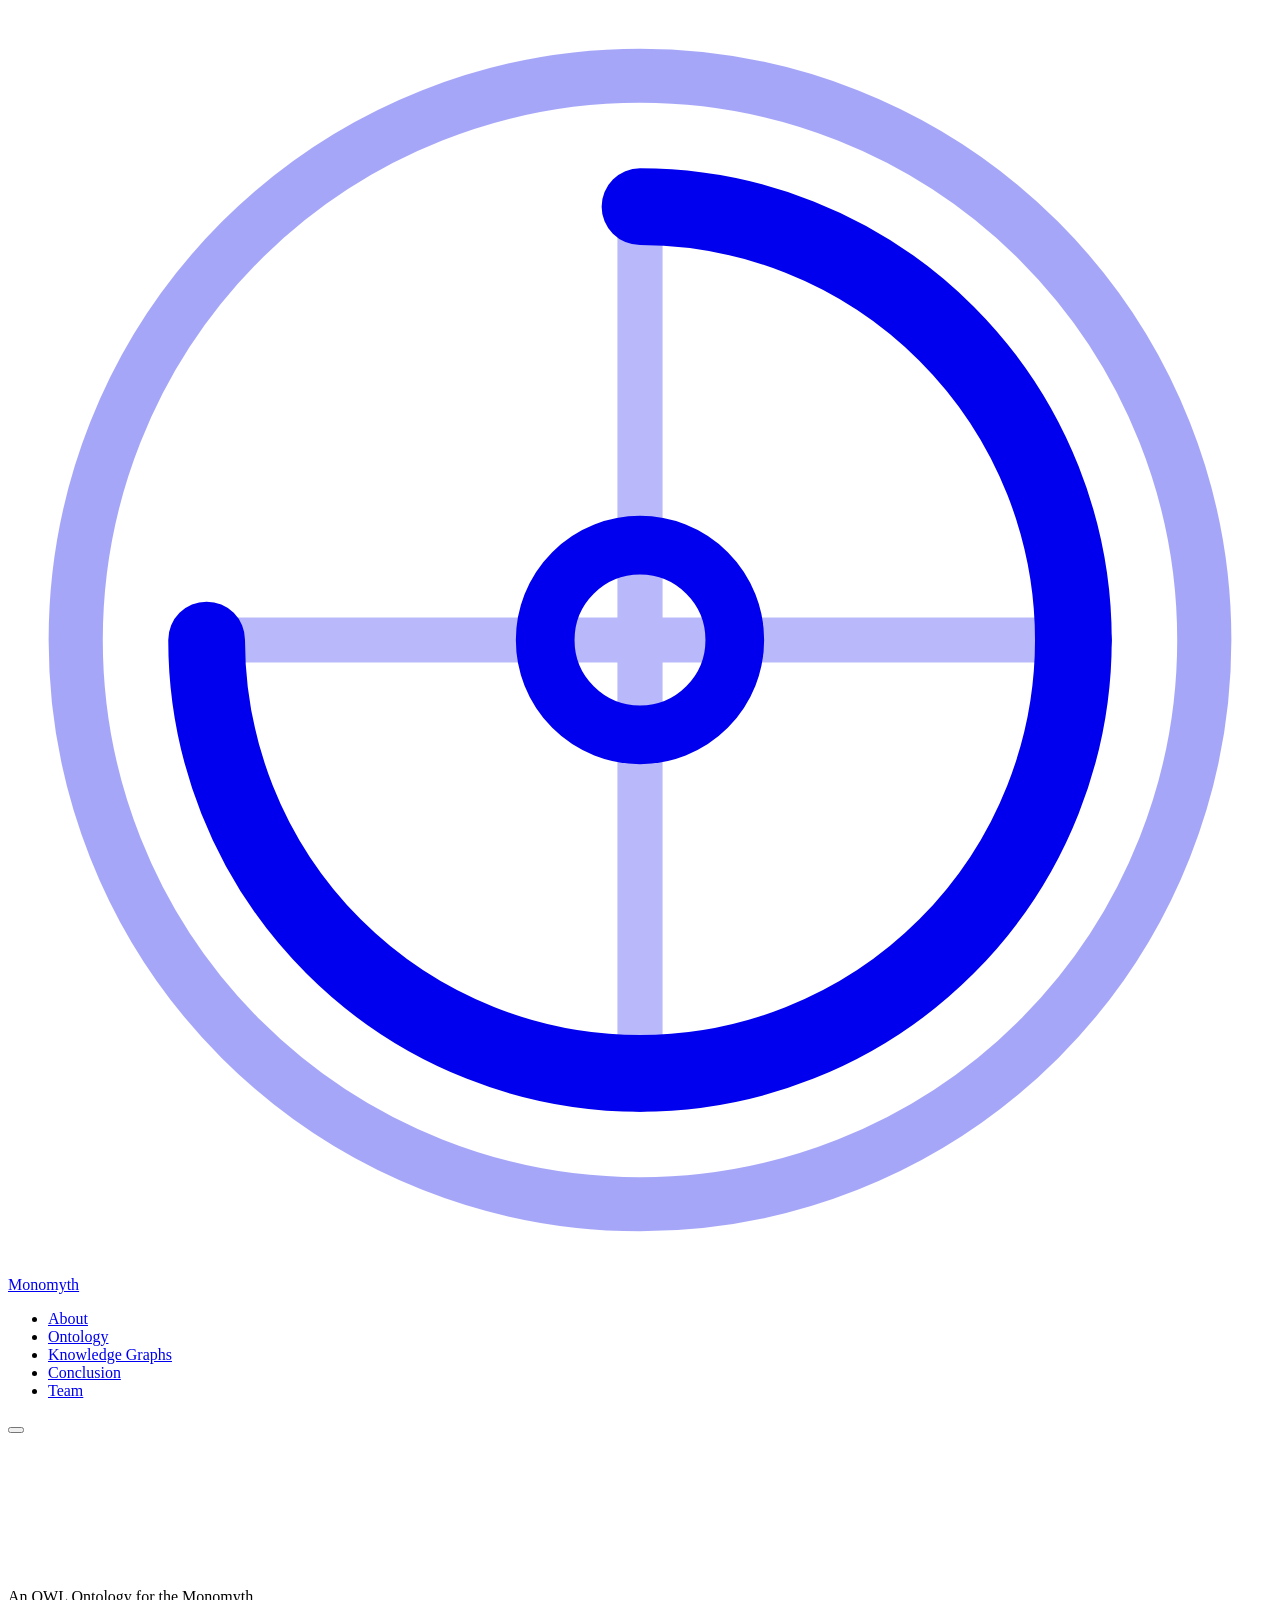
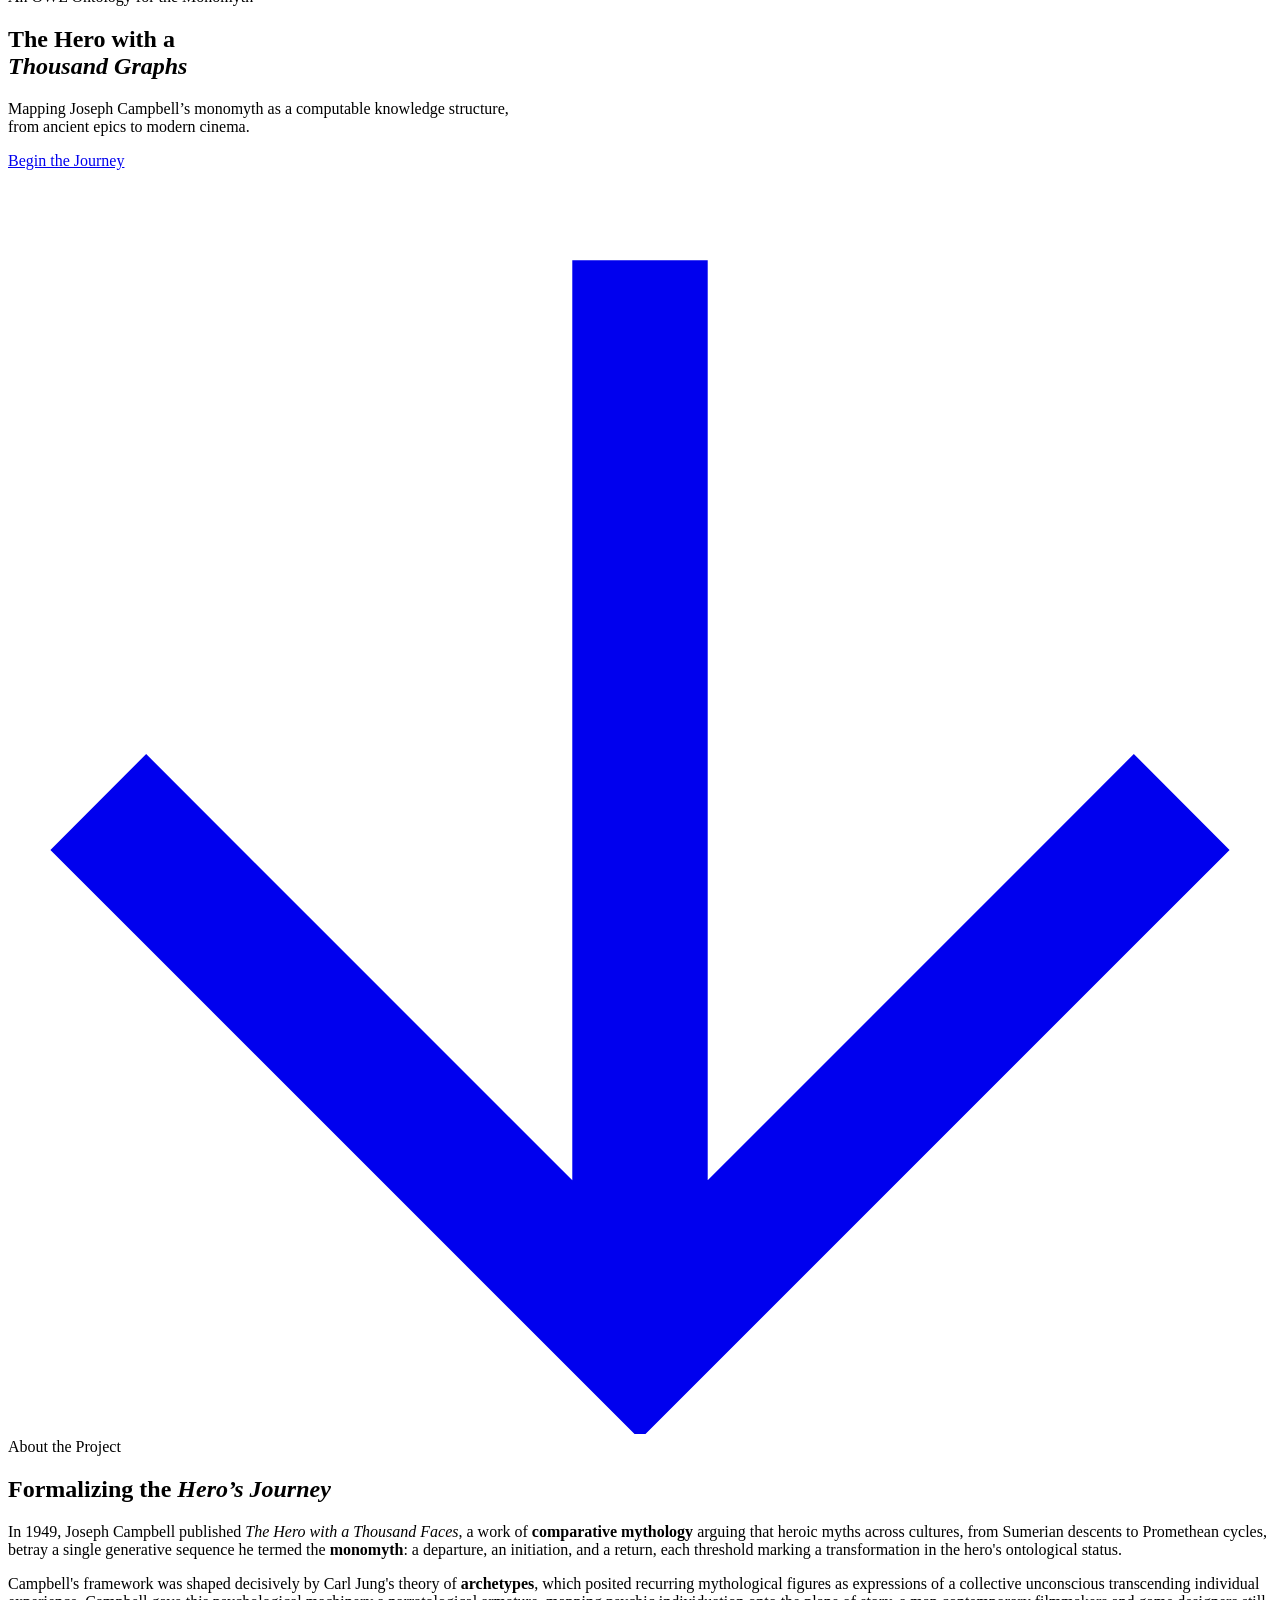
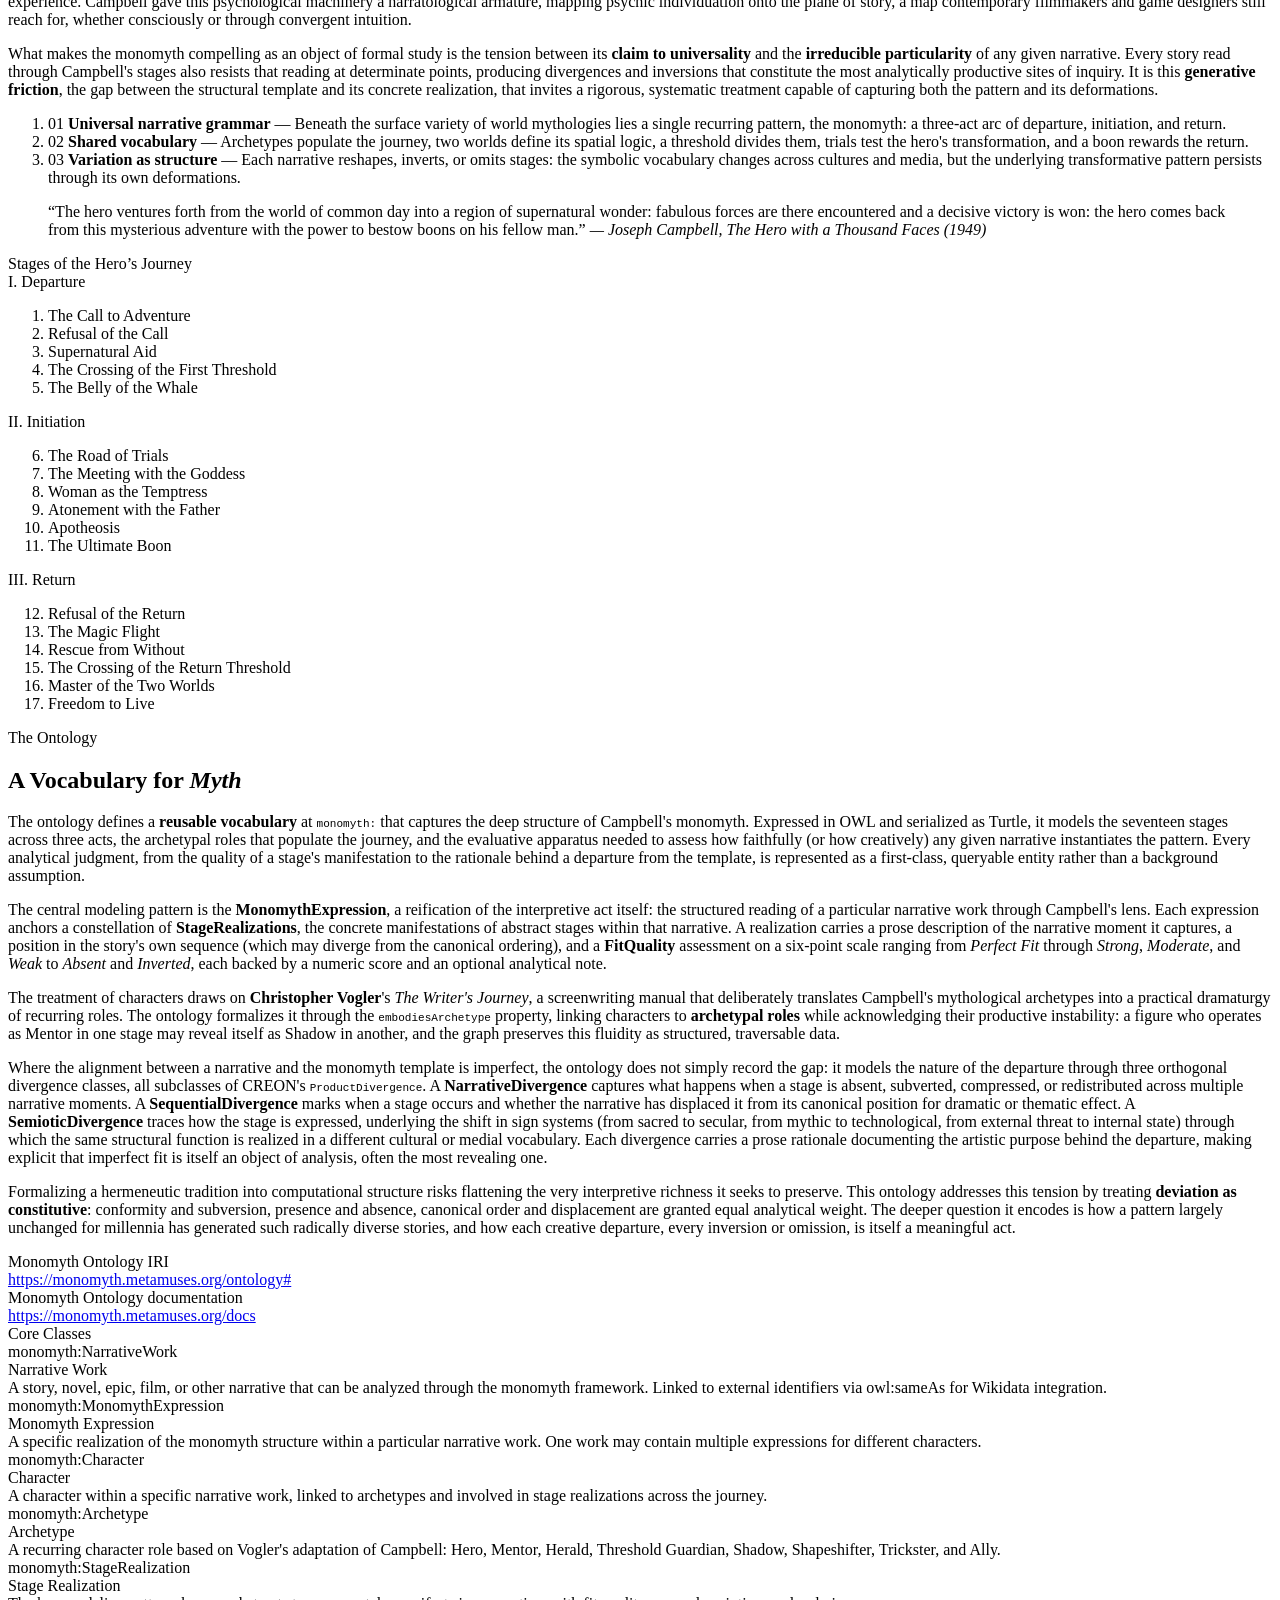
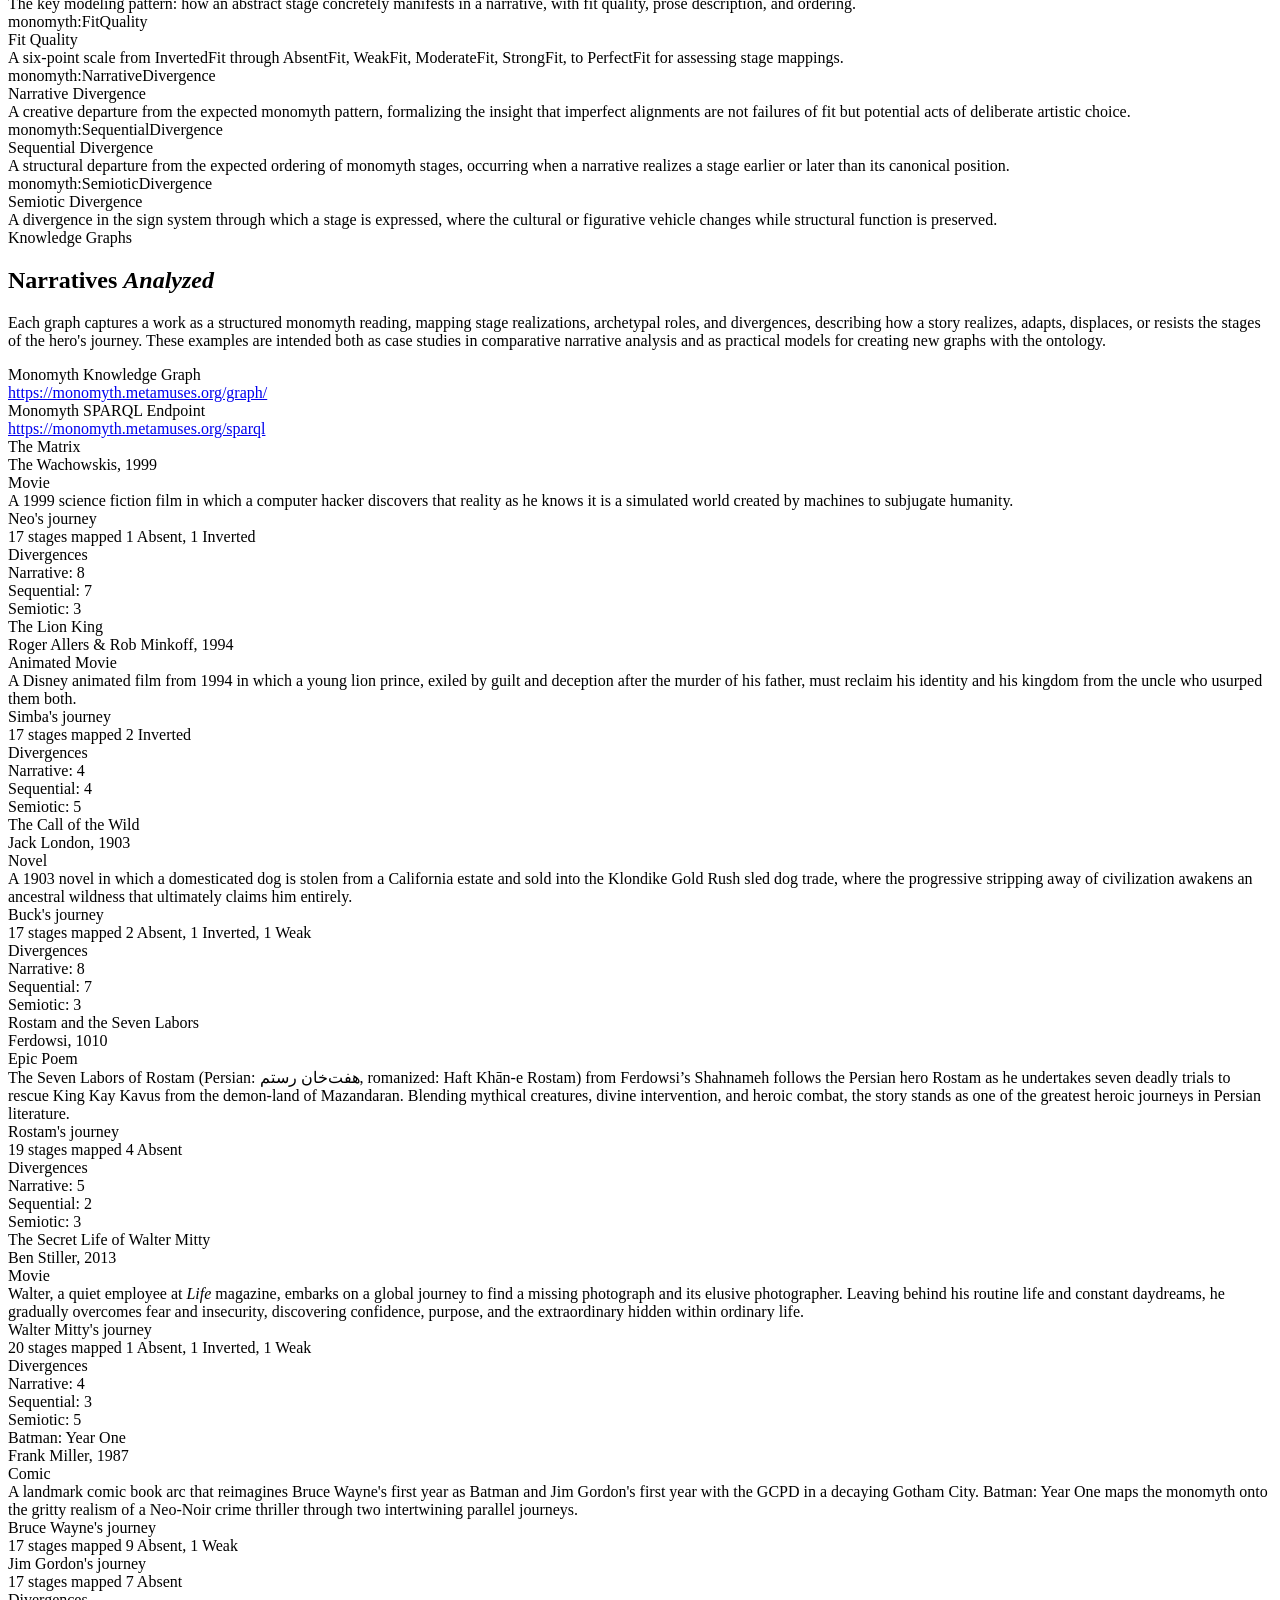
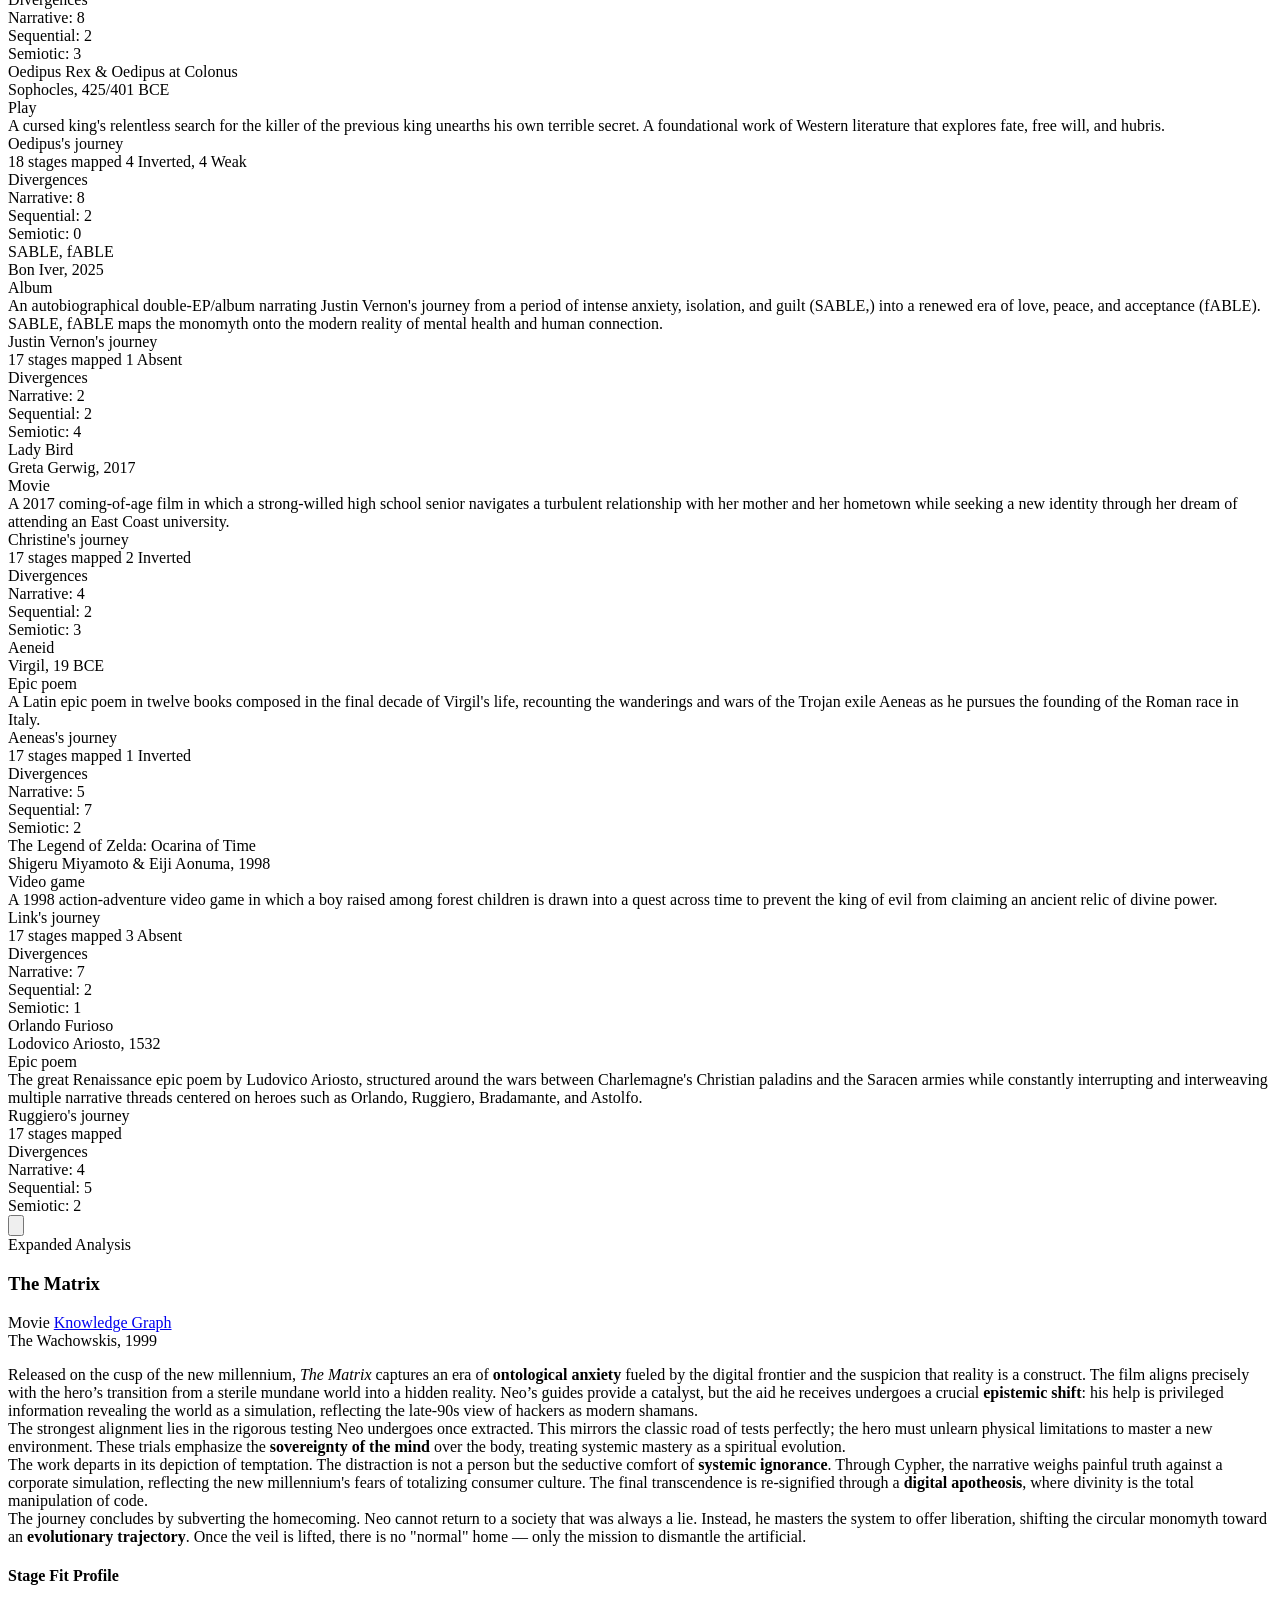
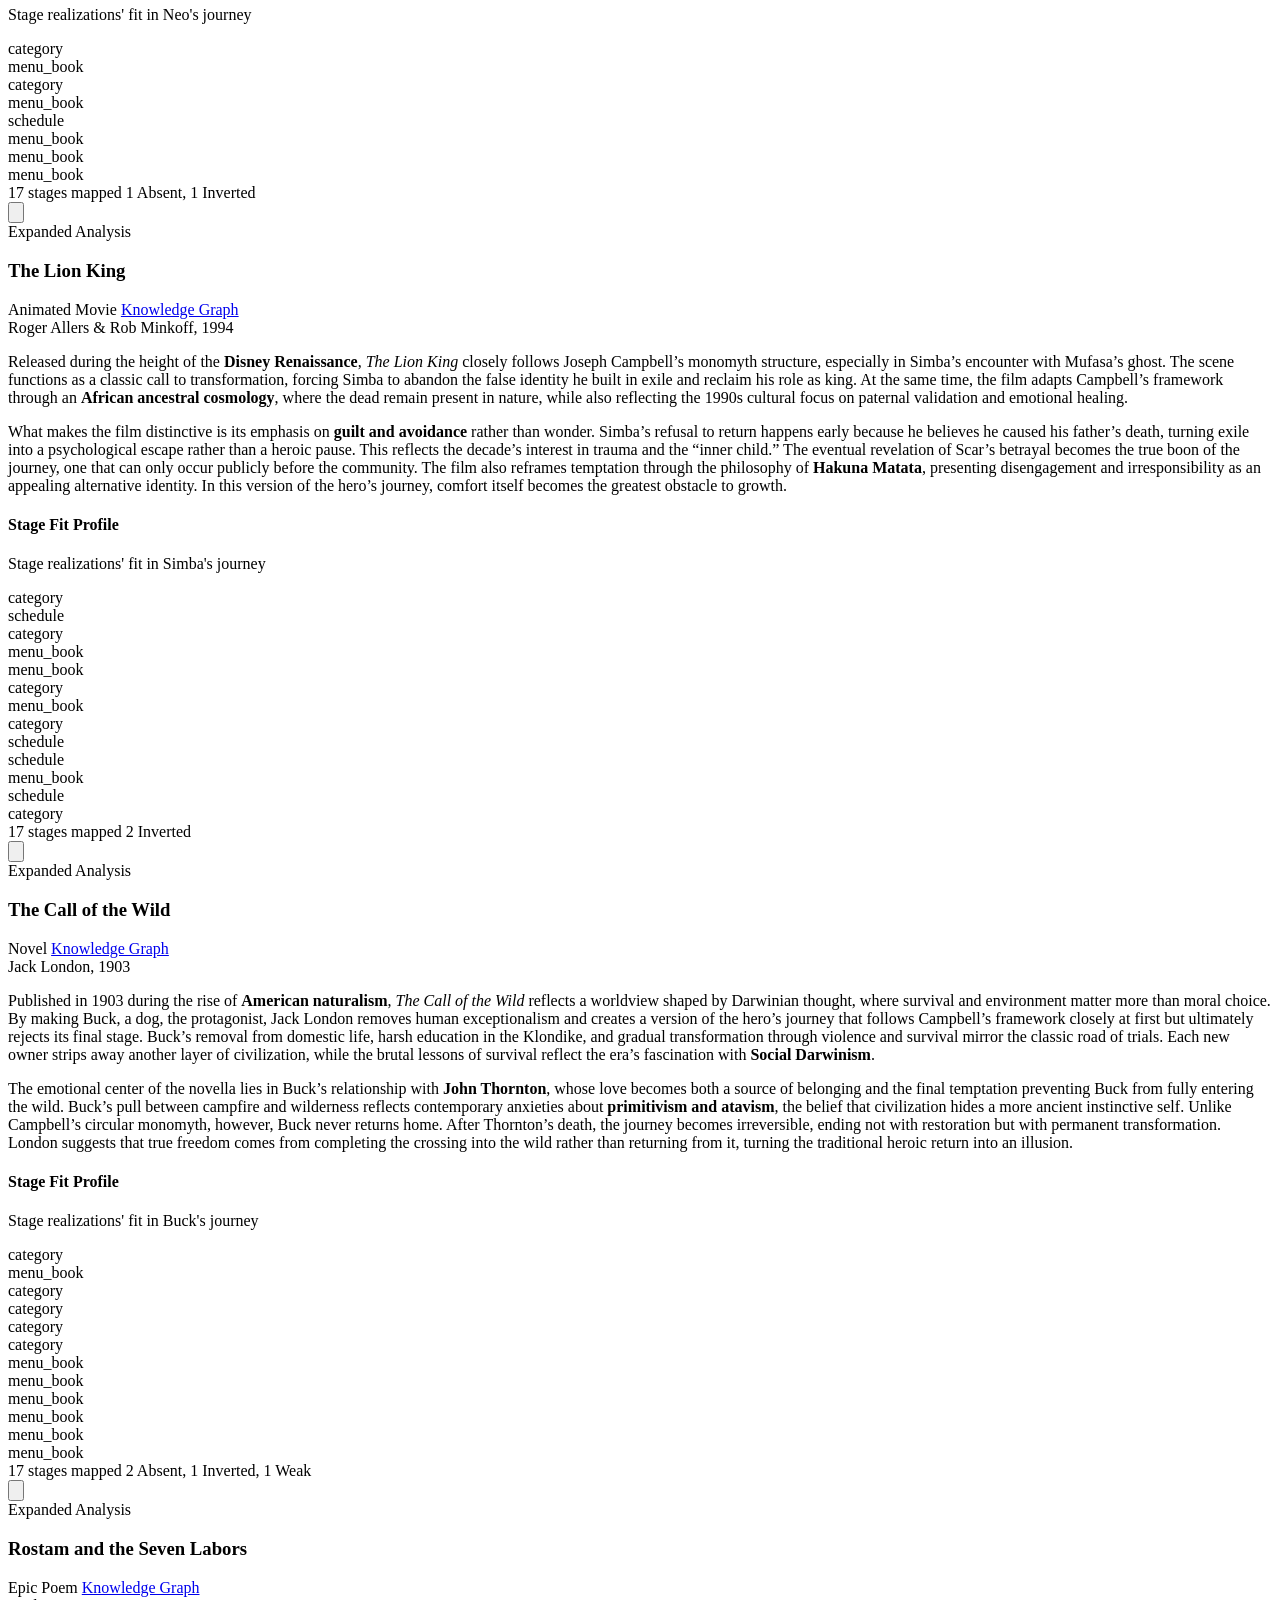
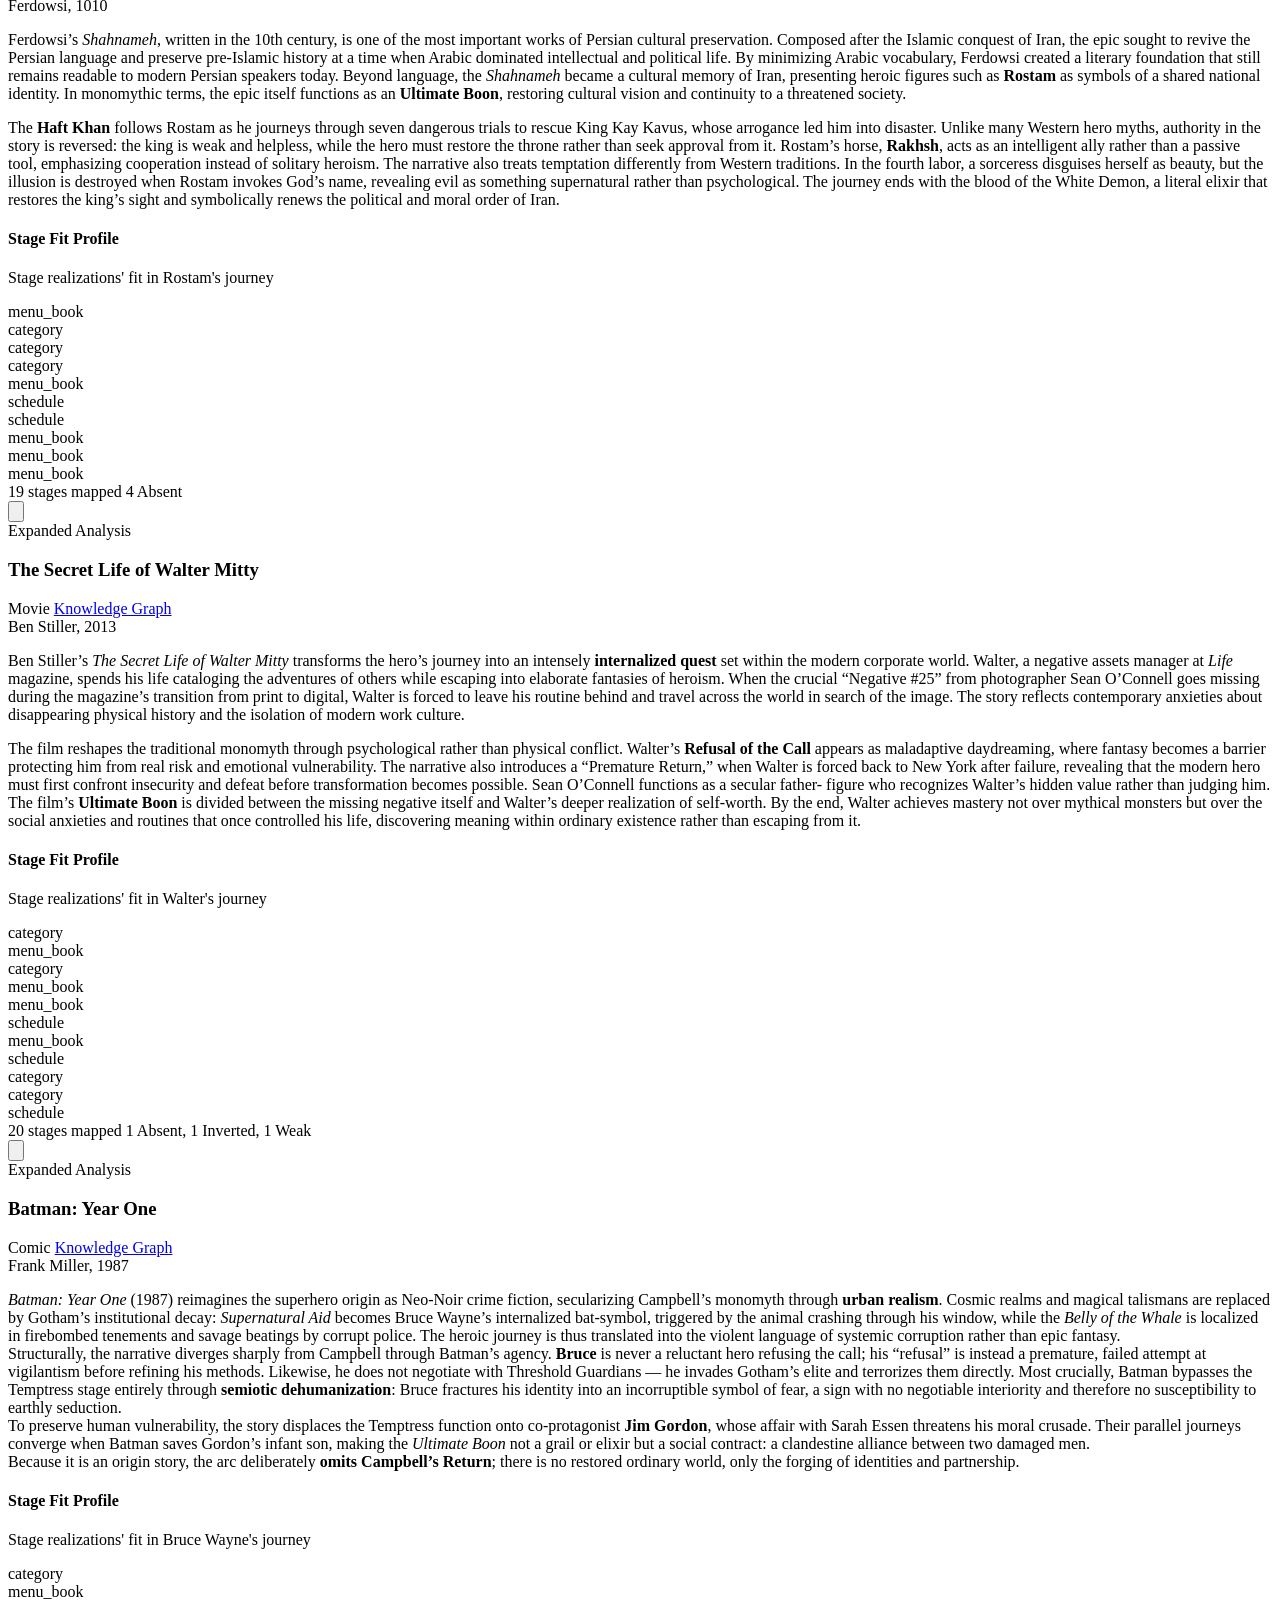
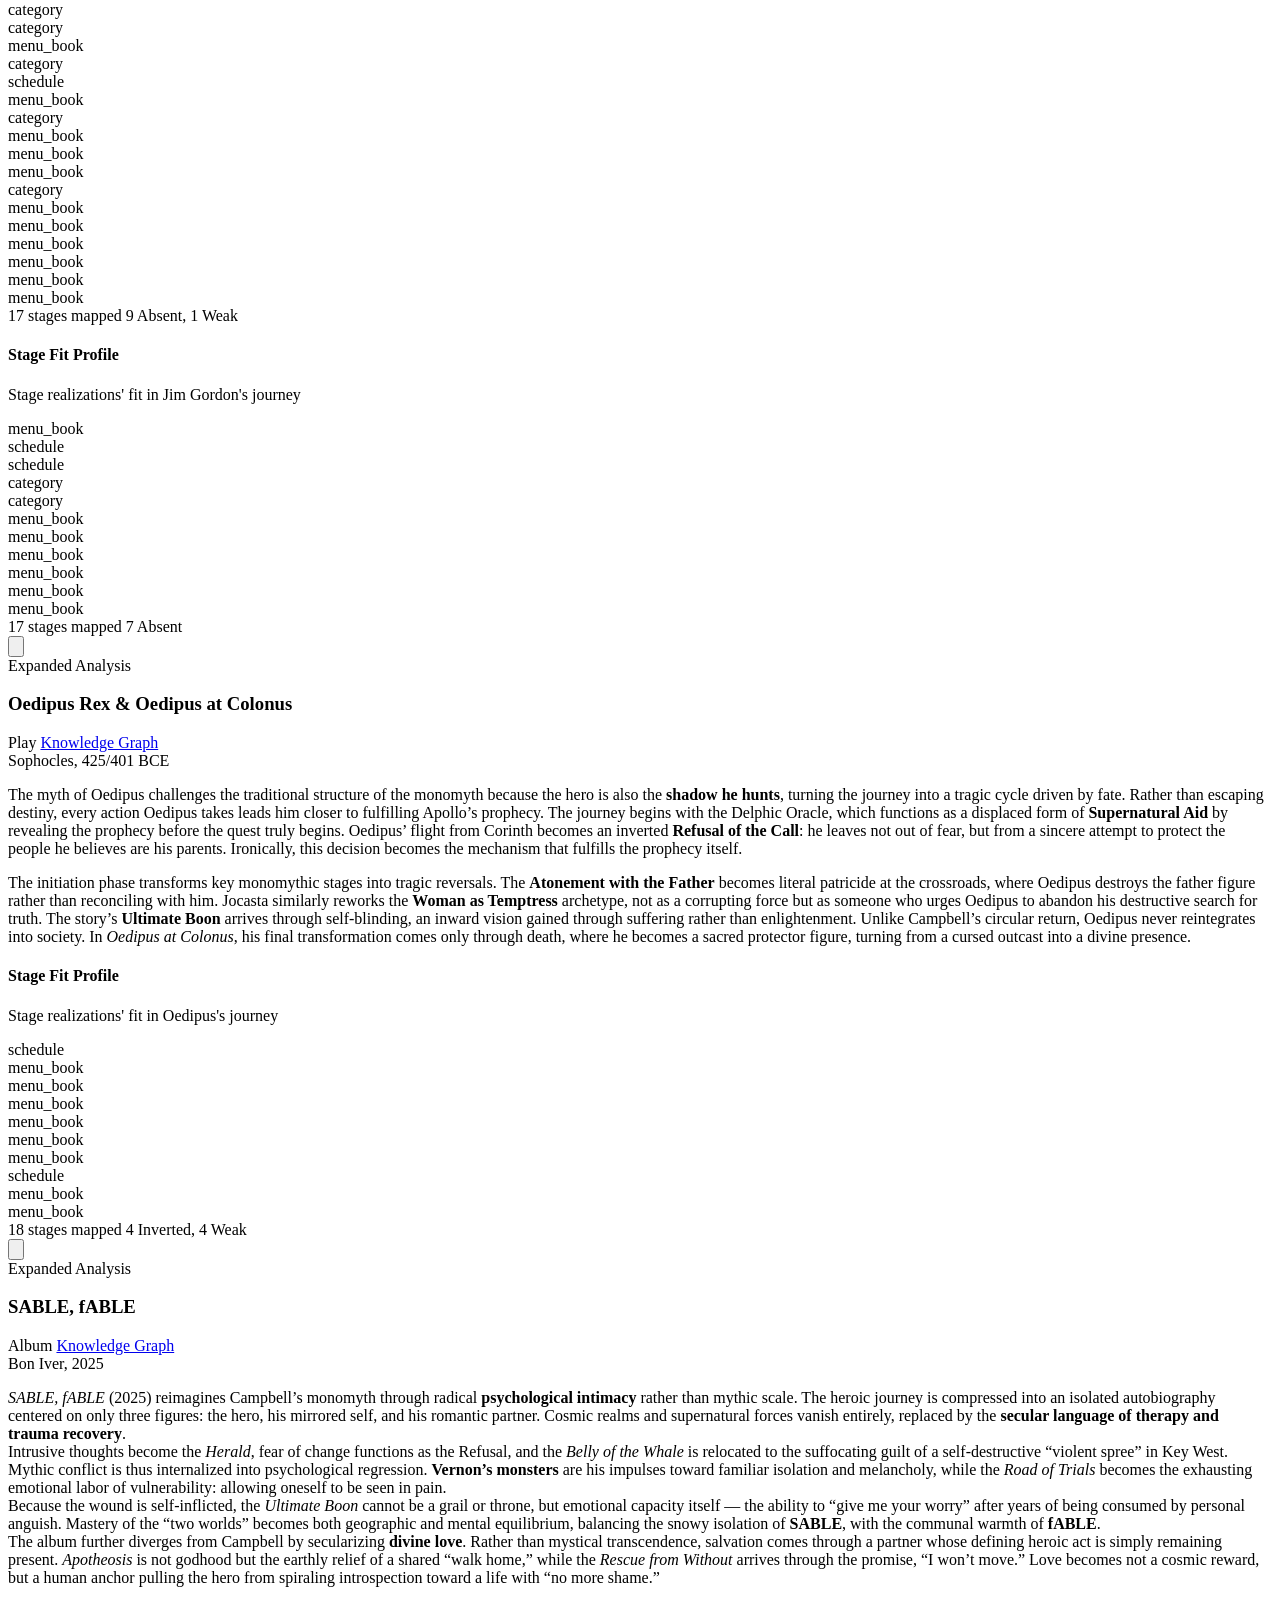
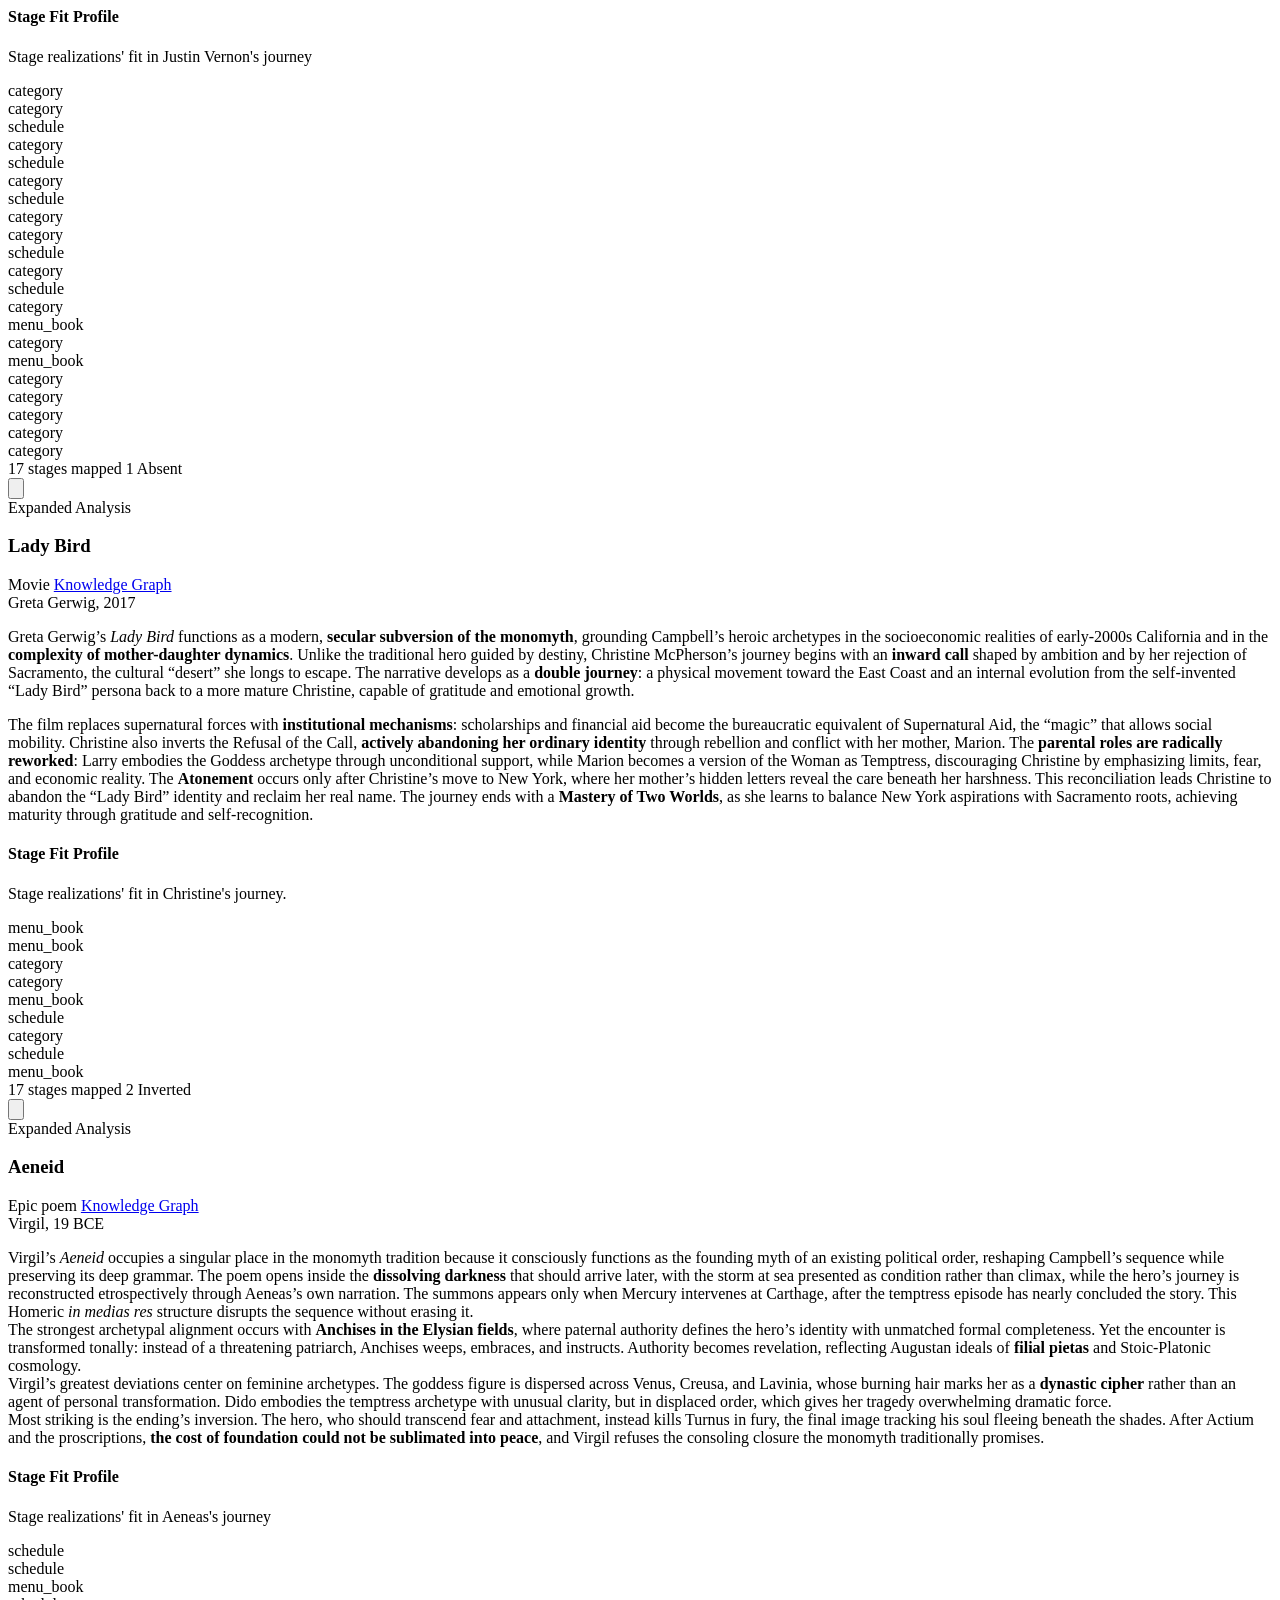
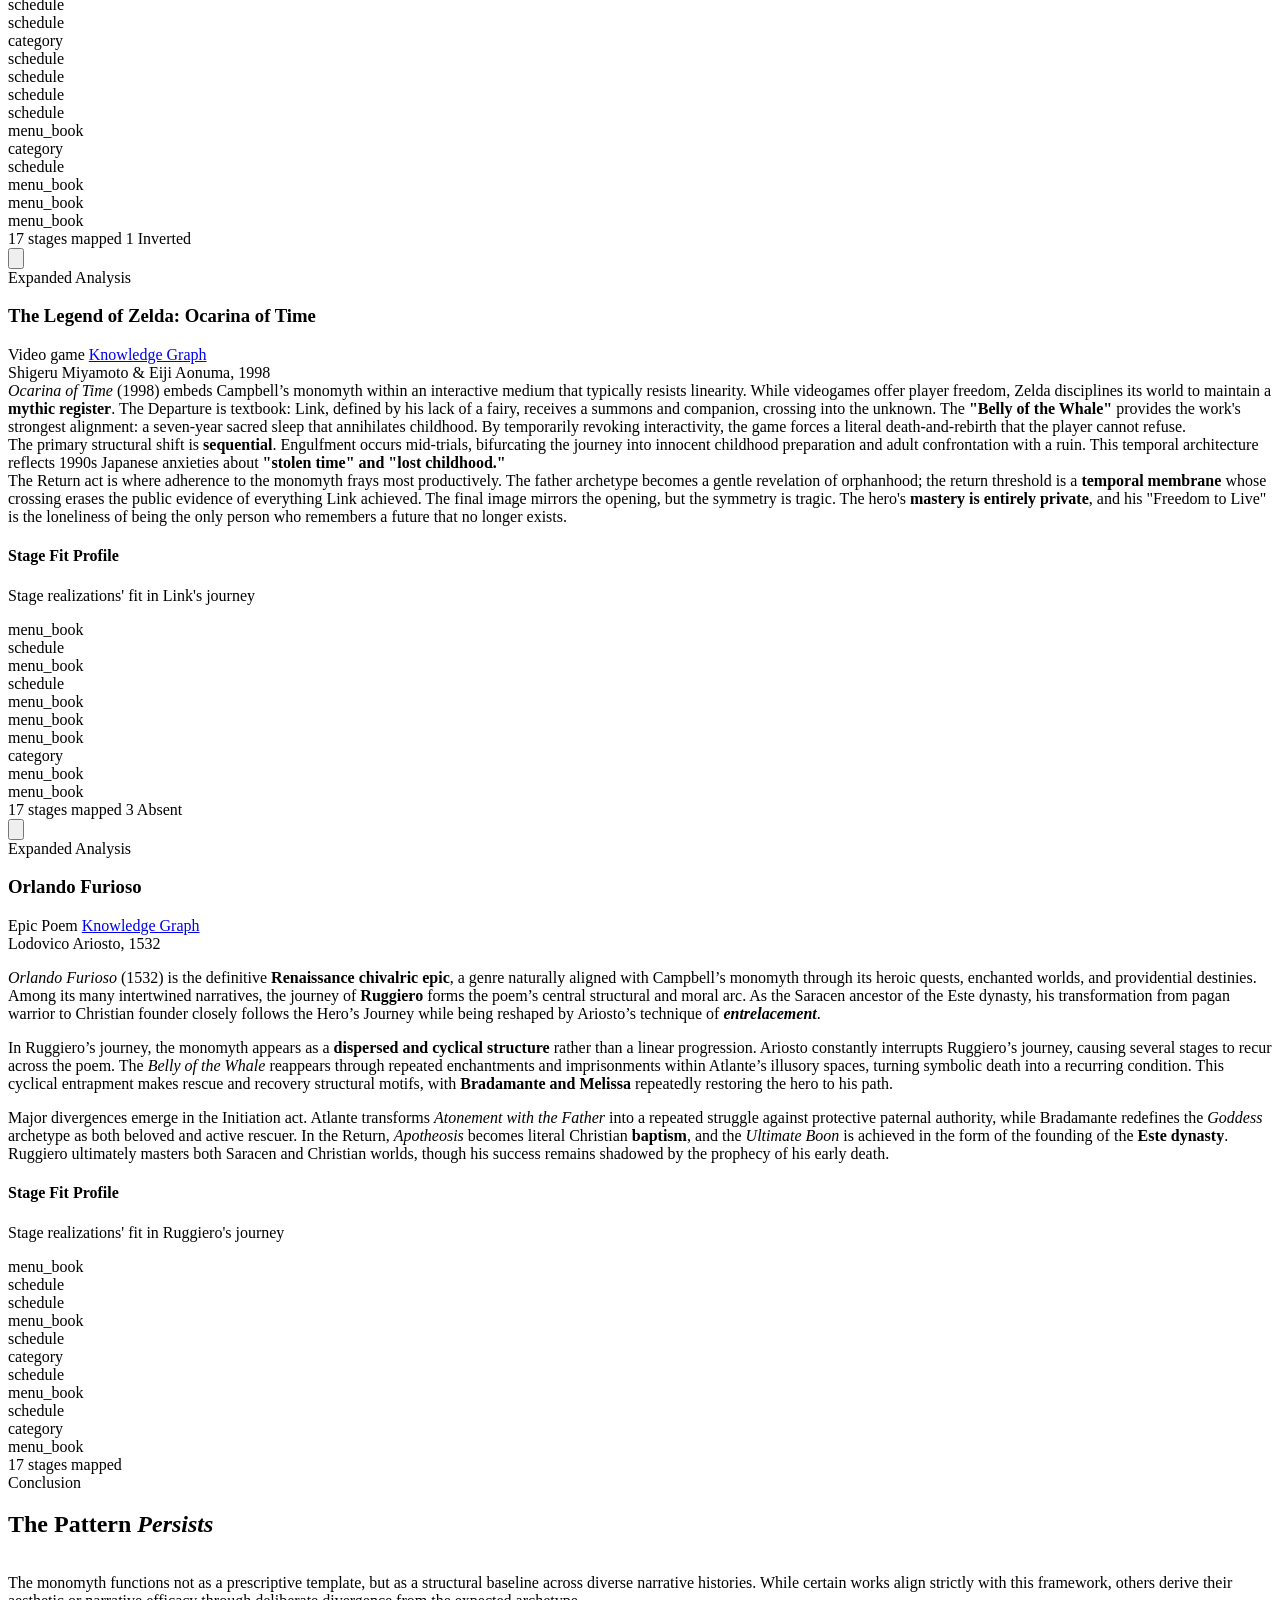
==== commit e6816b12: "Cleanup and reorder html and scripts" ====
--- a/website/index.html
+++ b/website/index.html
@@ -8,11 +8,8 @@
   <link rel="icon" type="image/svg+xml" href="/favicon.svg">
   <link rel="preconnect" href="https://fonts.googleapis.com">
   <link rel="preconnect" href="https://fonts.gstatic.com" crossorigin>
-  <link
-    href="https://fonts.googleapis.com/css2?family=Cormorant+Garamond:ital,wght@0,300;0,400;0,500;0,600;0,700;1,300;1,400;1,500&family=IBM+Plex+Sans:ital,wght@0,300;0,400;0,500;0,600;1,300;1,400&display=swap"
-    rel="stylesheet">
-  <link rel="stylesheet"
-    href="https://fonts.googleapis.com/css2?family=Material+Symbols+Outlined:opsz,wght,FILL,GRAD@20..48,100..700,0..1,-50..200" />
+  <link rel="stylesheet" href="https://fonts.googleapis.com/css2?family=Cormorant+Garamond:ital,wght@0,300;0,400;0,500;0,600;0,700;1,300;1,400;1,500&family=IBM+Plex+Sans:ital,wght@0,300;0,400;0,500;0,600;1,300;1,400&display=swap">
+  <link rel="stylesheet" href="https://fonts.googleapis.com/css2?family=Material+Symbols+Outlined:opsz,wght,FILL,GRAD@20..48,100..700,0..1,-50..200" />
   <link rel="stylesheet" href="/css/main.css">
 </head>
 
@@ -828,7 +825,7 @@
             <div class="kg-card-header">
               <div>
                 <div class="work-title">The Legend of Zelda: Ocarina of Time</div>
-                <div class="work-author">Shigeru Miyamoto, Eiji Aonuma, 1998</div>
+                <div class="work-author">Shigeru Miyamoto & Eiji Aonuma, 1998</div>
               </div>
               <span class="tag tag-game">Video game</span>
             </div>
@@ -2244,7 +2241,7 @@
               class="tag tag-game kg-modal-repo-link" target="_blank" title="View Knowledge Graph">Knowledge Graph</a>
           </div>
         </div>
-        <div class="kg-modal-author">Shigeru Miyamoto, Eiji Aonuma, 1998</div>
+        <div class="kg-modal-author">Shigeru Miyamoto & Eiji Aonuma, 1998</div>
         <div class="kg-modal-summary">
           <em>Ocarina of Time</em> (1998) embeds Campbell’s monomyth within an interactive medium that typically resists
           linearity. While videogames offer player freedom, Zelda disciplines its world to maintain a <strong>mythic
@@ -2638,7 +2635,7 @@
                             <span class="answer-value"><strong>The Crossing of The First Threshold</strong>. Because crossing into the unknown is a fundamental prerequisite for both the plot's
                               momentum and the hero's growth, this stage's core function remains intact even when authors heavily subvert its traditional tropes.</span>
                           </div>
-                          <a href="https://api.triplydb.com/s/ShckpQF3l" target="_blank" class="sparql-link">
+                          <a href="https://api.triplydb.com/s/lyWig4TMs" target="_blank" class="sparql-link">
                             <svg class="sparql-icon" width="14" height="14" viewBox="0 0 24 24" fill="none" stroke-linecap="round" stroke-linejoin="round"><ellipse cx="12" cy="5" rx="9" ry="3"></ellipse><path d="M21 12c0 1.66-4 3-9 3s-9-1.34-9-3"></path><path d="M3 5v14c0 1.66 4 3 9 3s9-1.34 9-3V5"></path></svg>
                             <span>View on SPARQL explorer</span>
                           </a>
@@ -2654,7 +2651,7 @@
                             <span class="answer-label">Result</span>
                             <span class="answer-value"><strong>Woman as the Temptress</strong>. The stage's gendered framing forces virtually every contemporary retelling into semiotic translation, recasting temptation as internal crisis, ideological seduction, or moral compromise rather than literal feminine enticement.</span>
                           </div>
-                          <a href="https://api.triplydb.com/s/6xdh8kNPG" target="_blank" class="sparql-link">
+                          <a href="https://api.triplydb.com/s/k9qzFEyju" target="_blank" class="sparql-link">
                             <svg class="sparql-icon" width="14" height="14" viewBox="0 0 24 24" fill="none" stroke-linecap="round" stroke-linejoin="round"><ellipse cx="12" cy="5" rx="9" ry="3"></ellipse><path d="M21 12c0 1.66-4 3-9 3s-9-1.34-9-3"></path><path d="M3 5v14c0 1.66 4 3 9 3s9-1.34 9-3V5"></path></svg>
                             <span>View on SPARQL explorer</span>
                           </a>
@@ -2670,7 +2667,7 @@
                             <span class="answer-label">Result</span>
                             <span class="answer-value"><strong>Refusal of the Return</strong>. The stage presupposes a two-world cosmology and a homecoming that contemporary narratives often eliminate entirely, since transformation renders the ordinary world unrecognizable or because the hero's departure was itself the destination.</span>
                           </div>
-                          <a href="https://api.triplydb.com/s/C0LZH0n6W" target="_blank" class="sparql-link">
+                          <a href="https://api.triplydb.com/s/XkNxqa4hP" target="_blank" class="sparql-link">
                             <svg class="sparql-icon" width="14" height="14" viewBox="0 0 24 24" fill="none" stroke-linecap="round" stroke-linejoin="round"><ellipse cx="12" cy="5" rx="9" ry="3"></ellipse><path d="M21 12c0 1.66-4 3-9 3s-9-1.34-9-3"></path><path d="M3 5v14c0 1.66 4 3 9 3s9-1.34 9-3V5"></path></svg>
                             <span>View on SPARQL explorer</span>
                           </a>
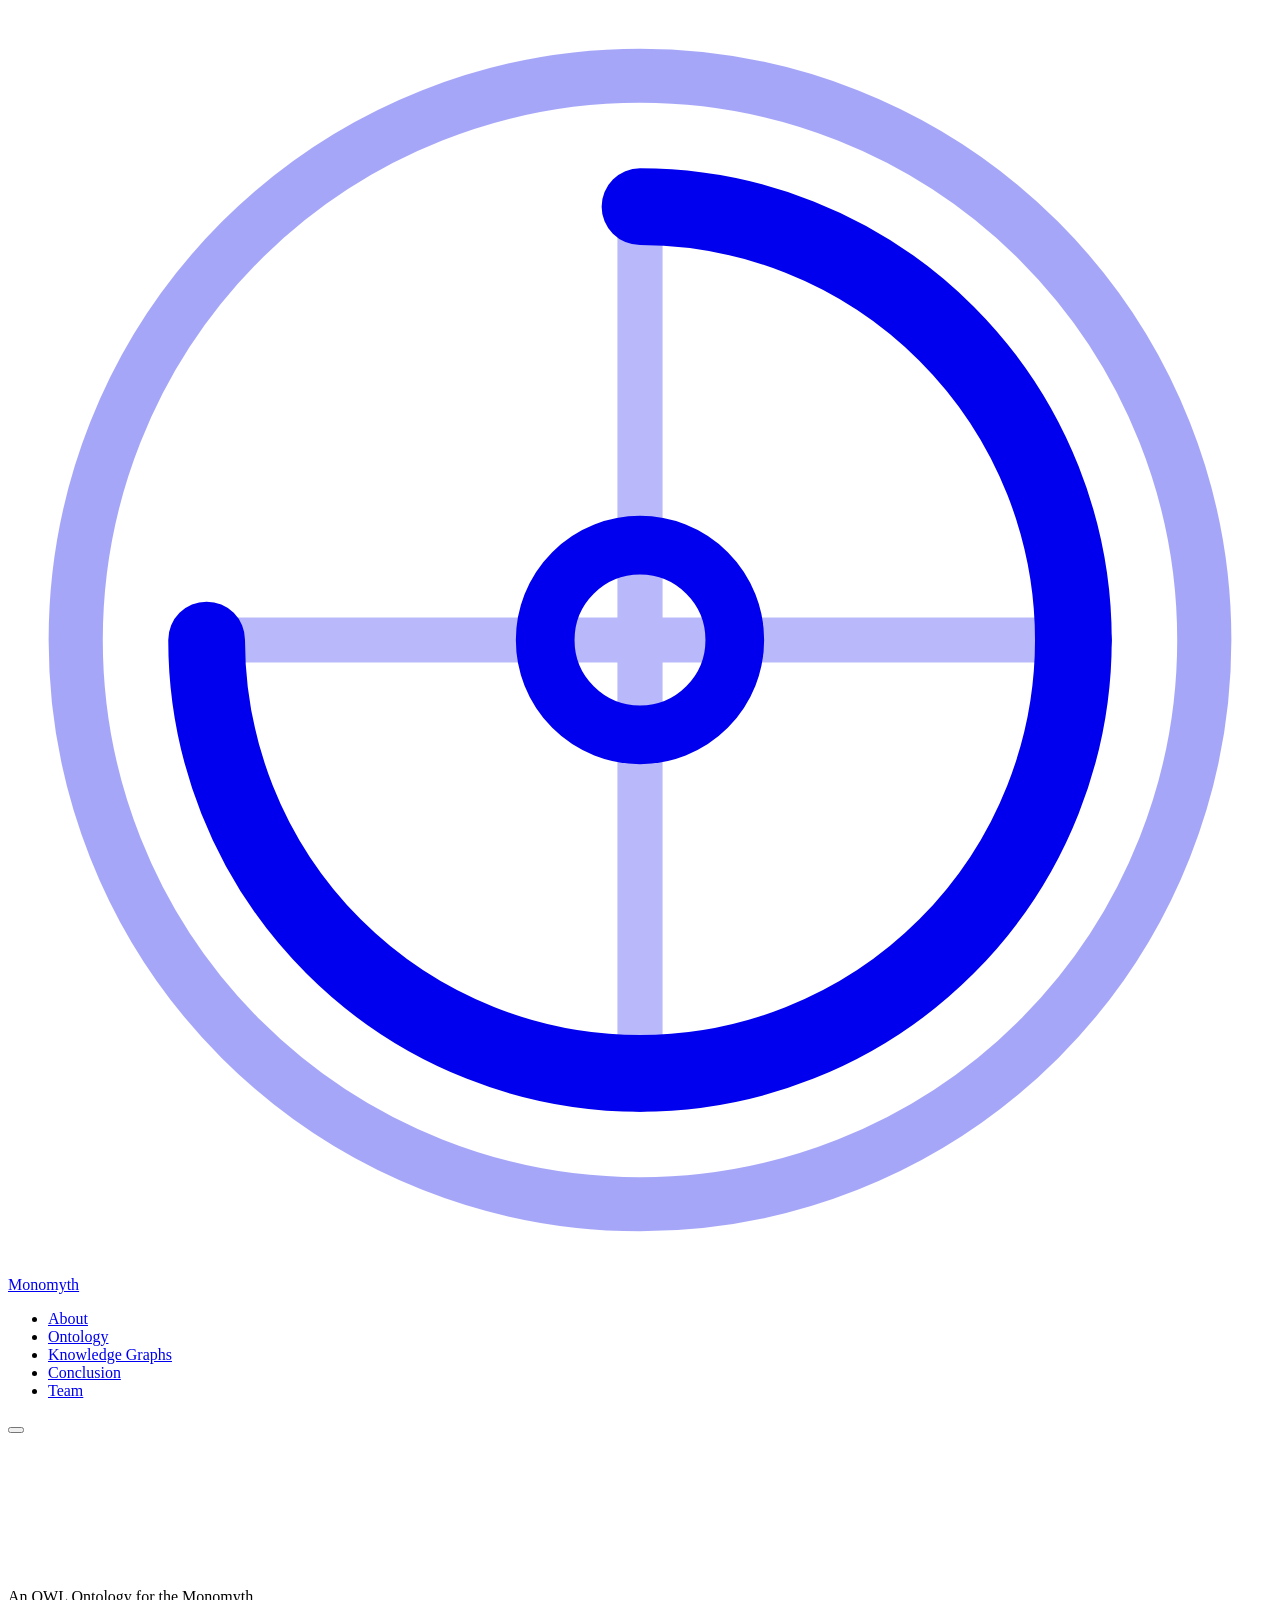
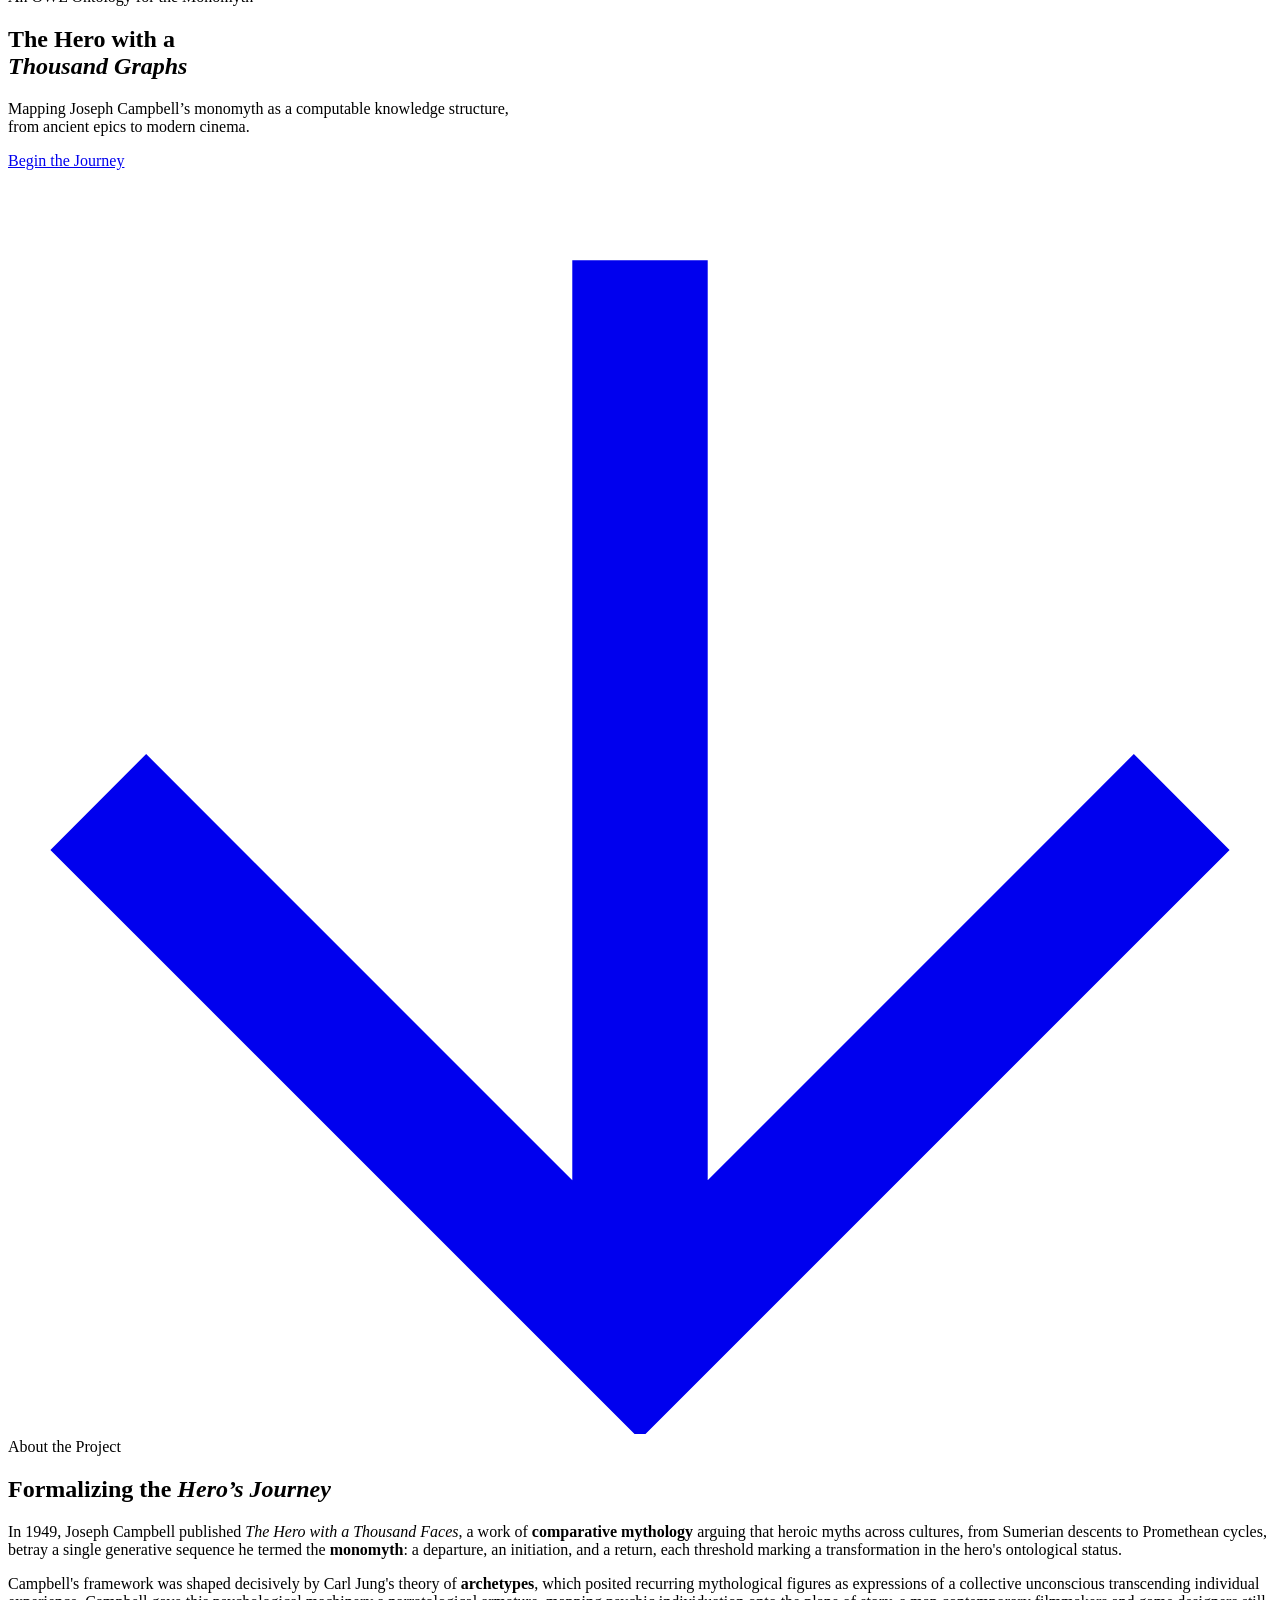
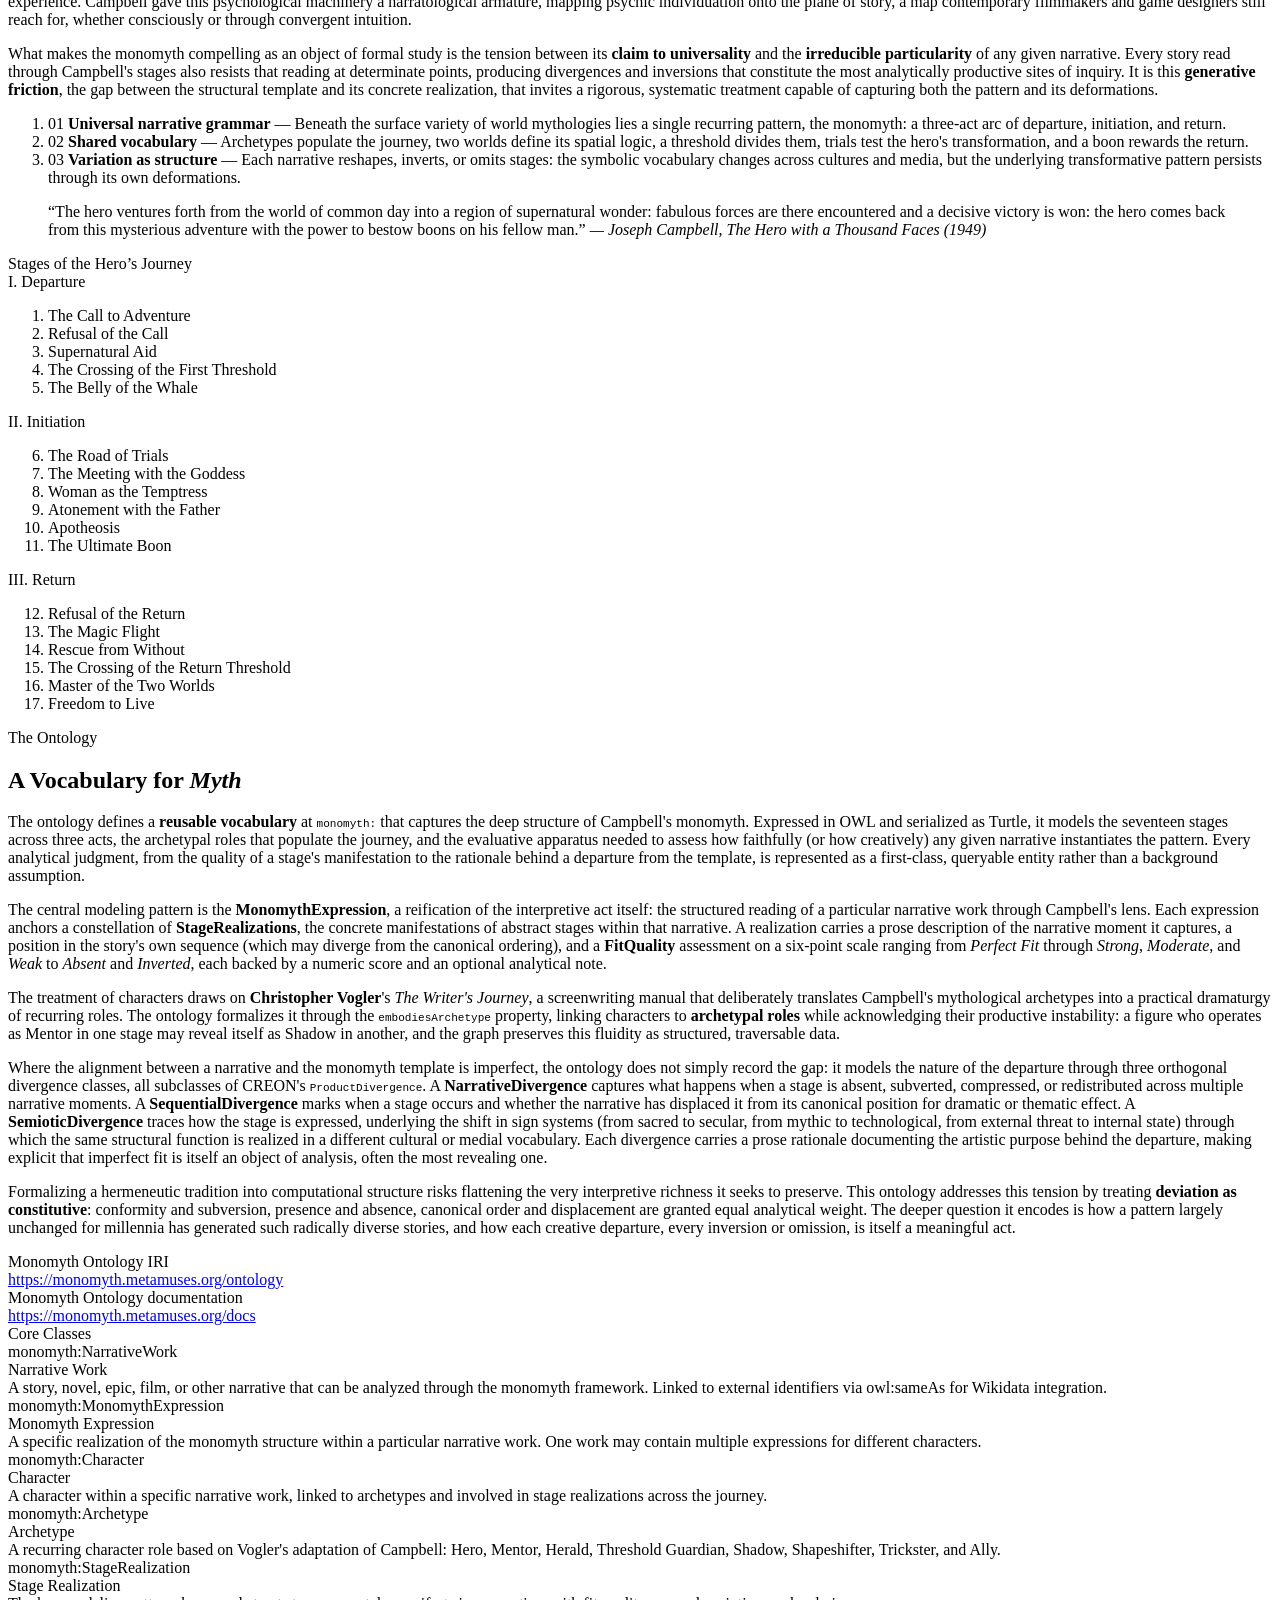
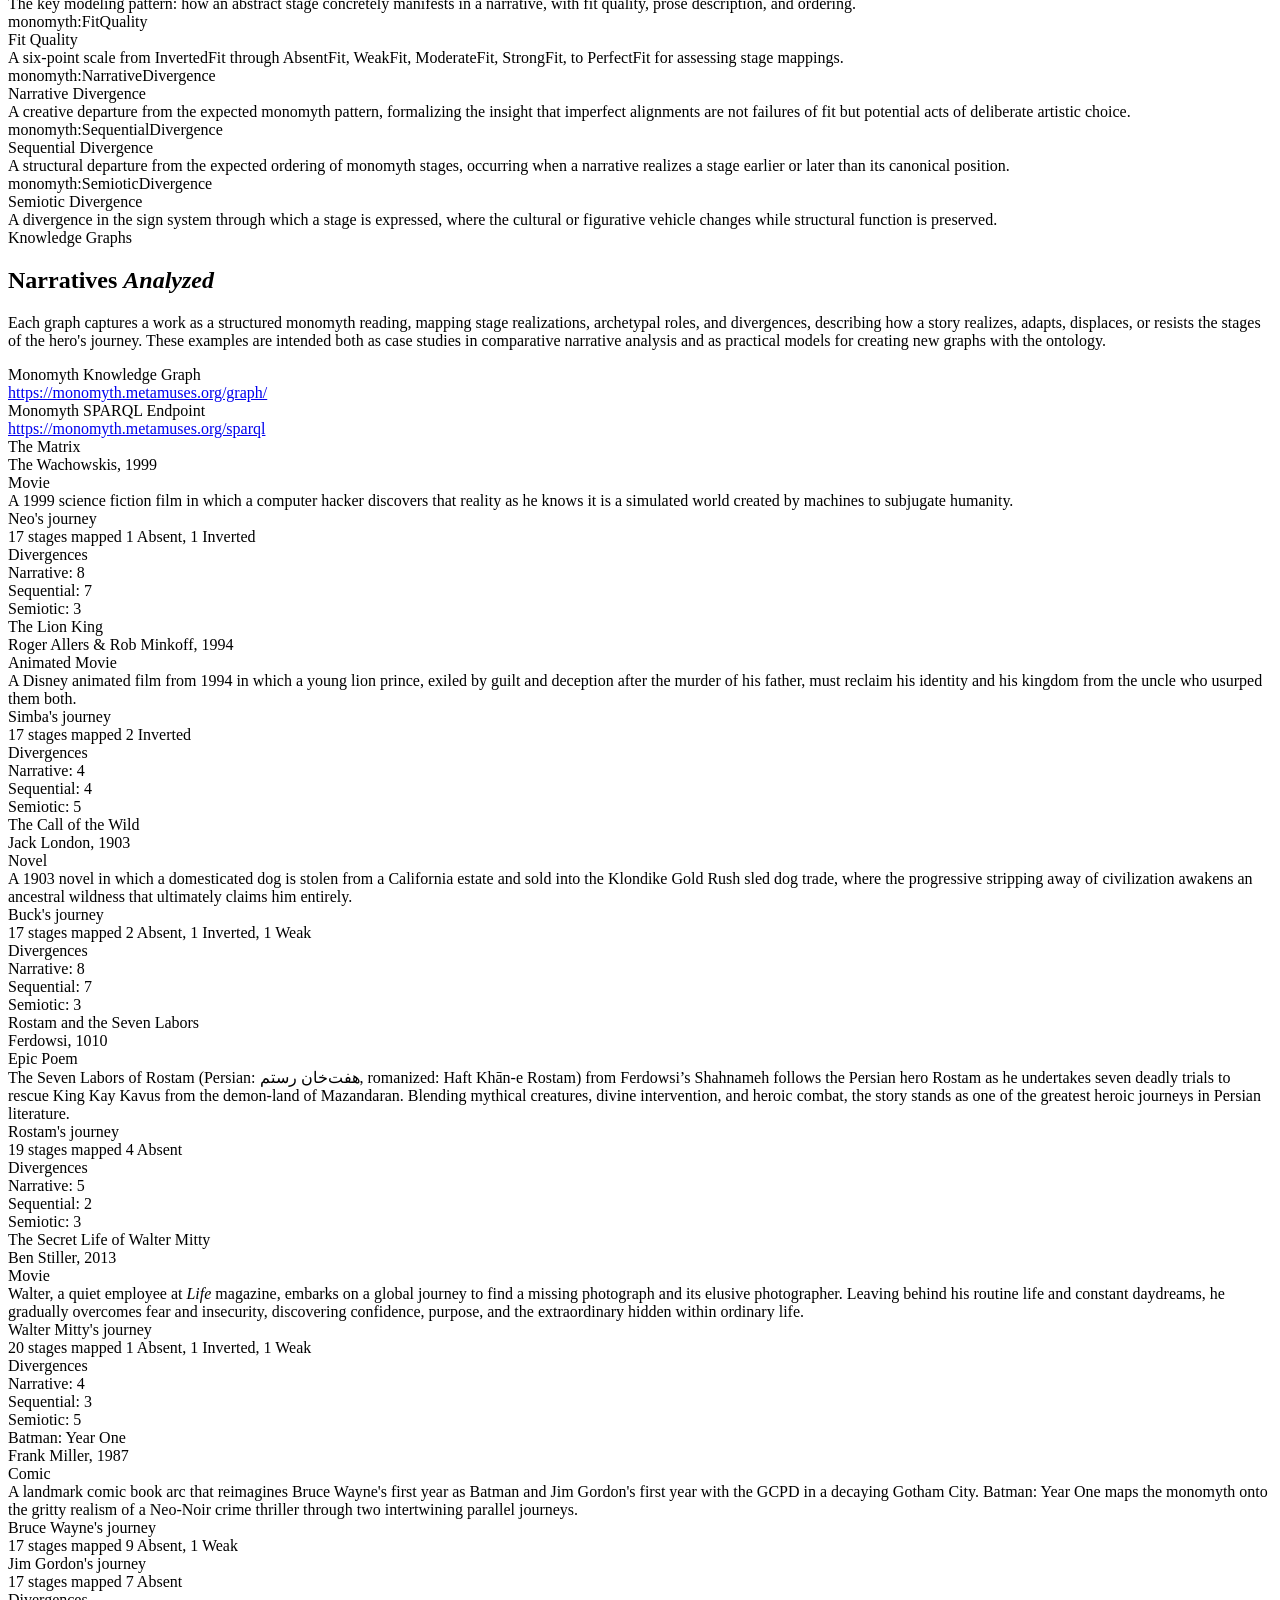
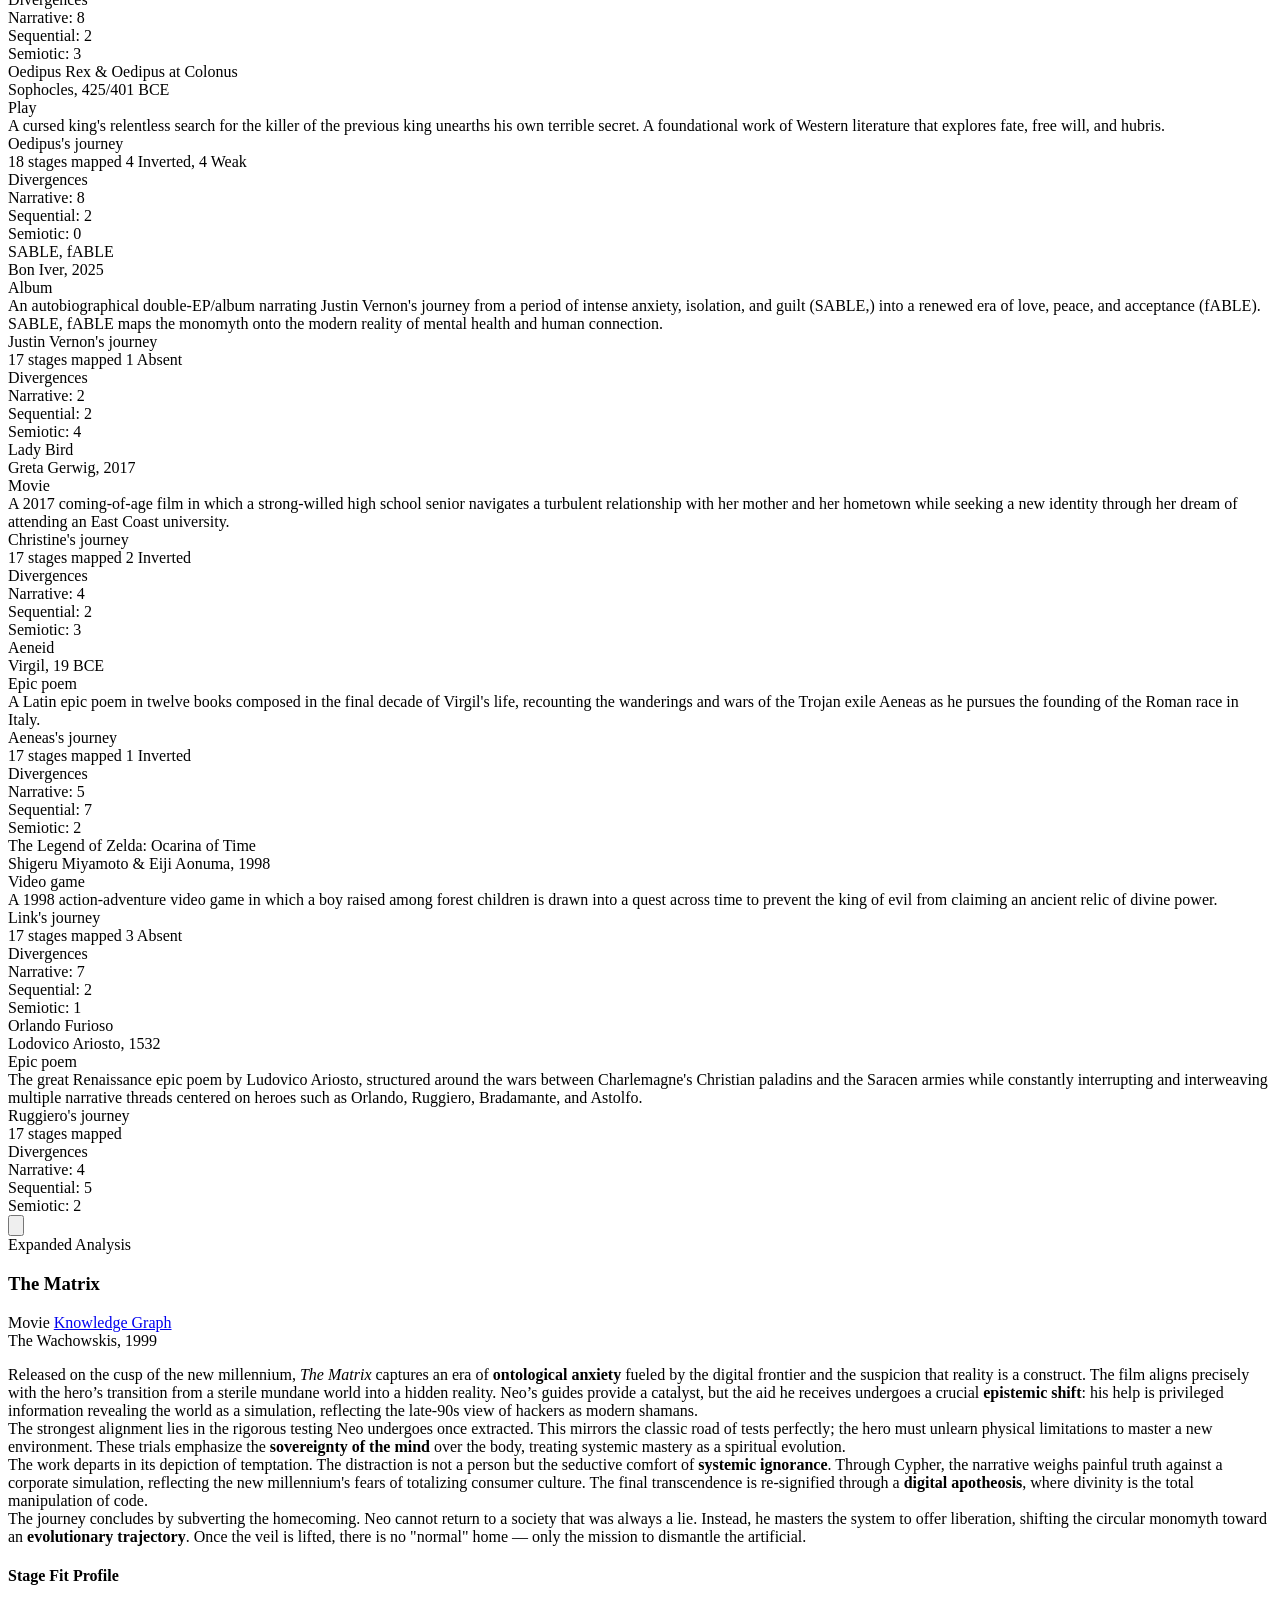
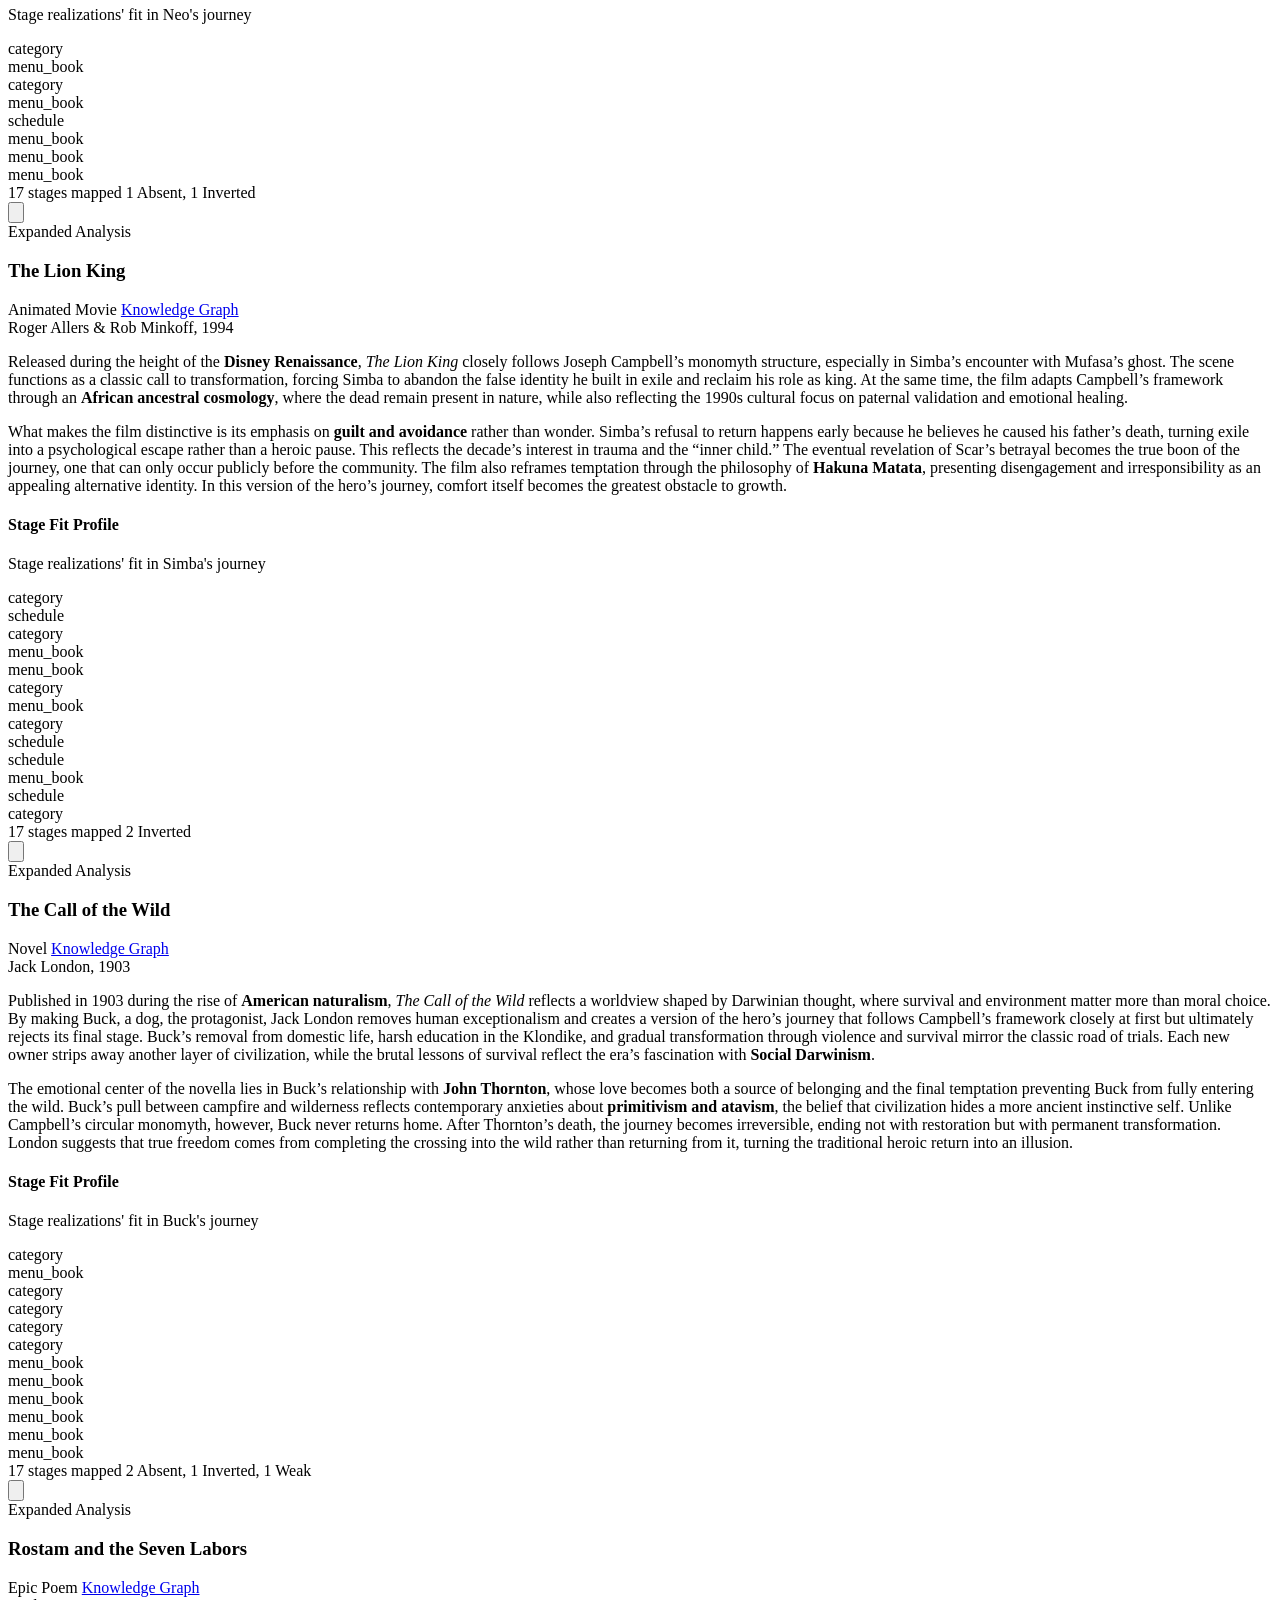
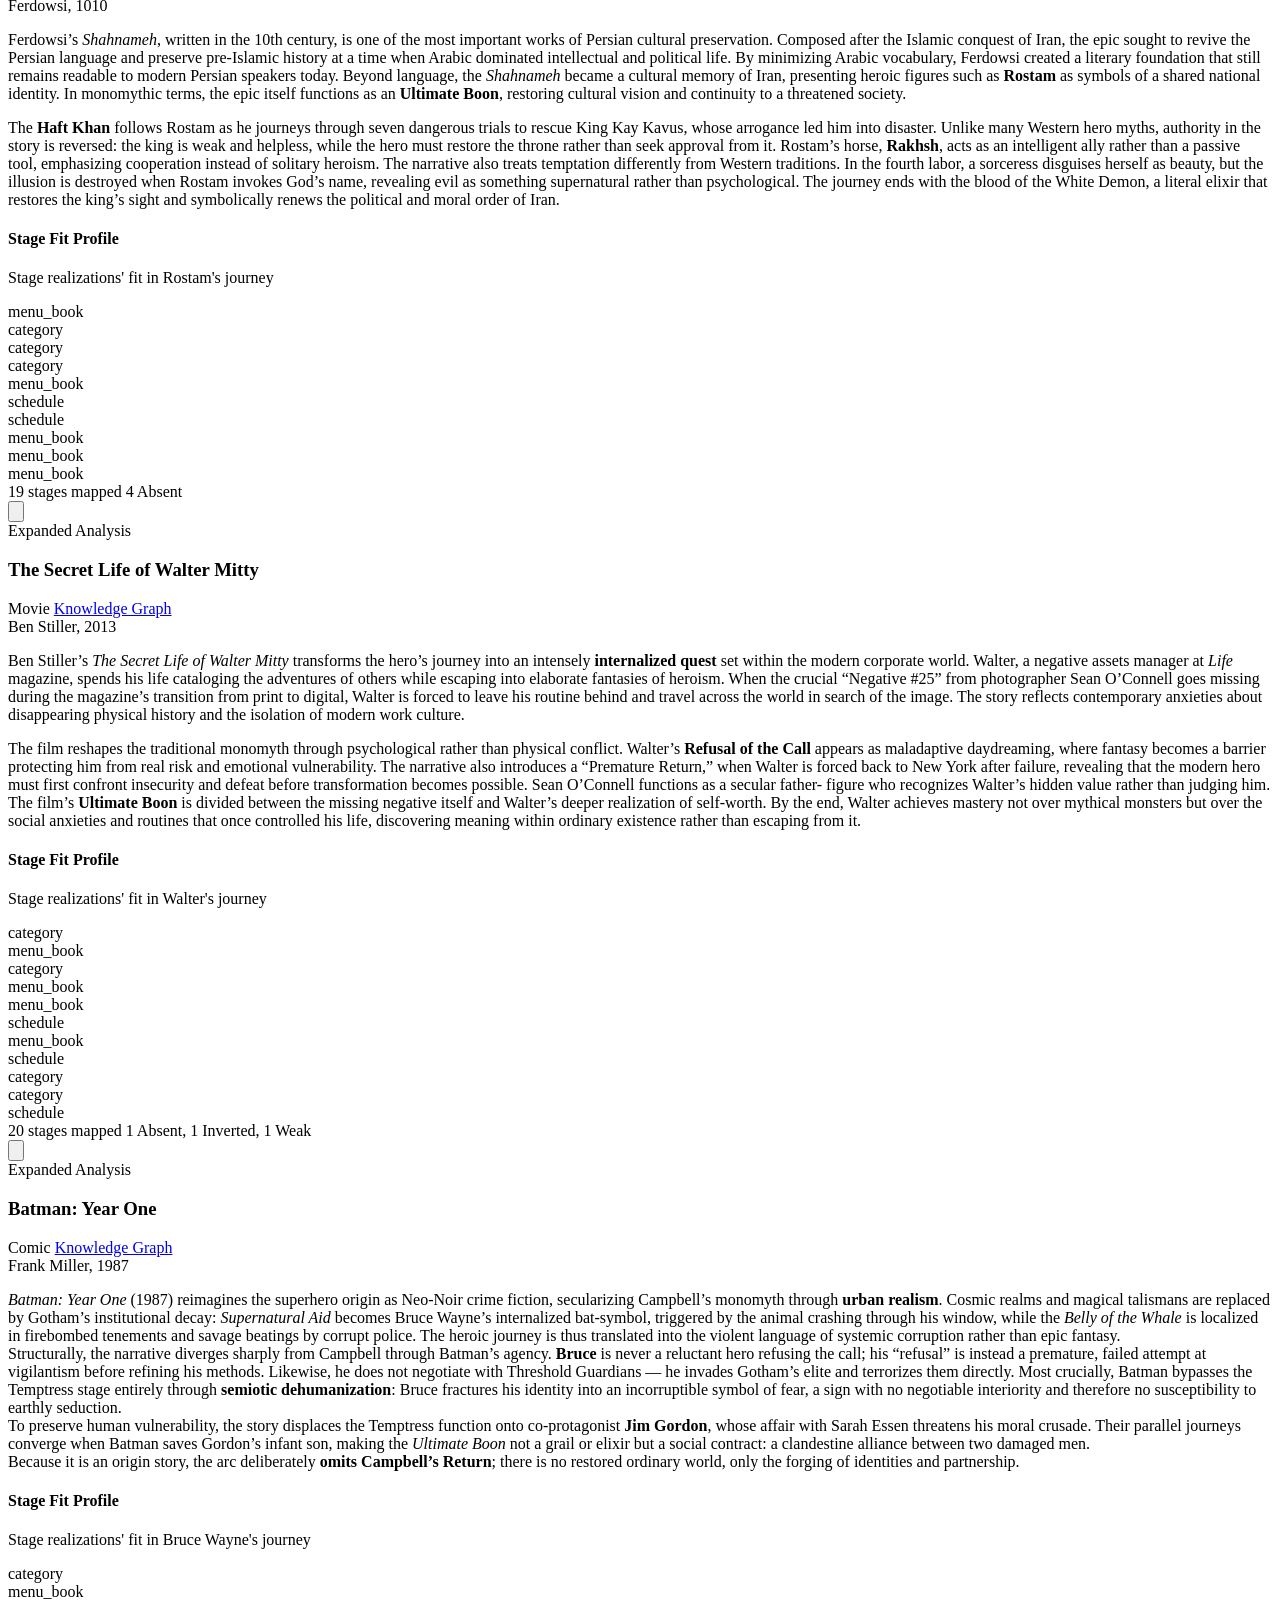
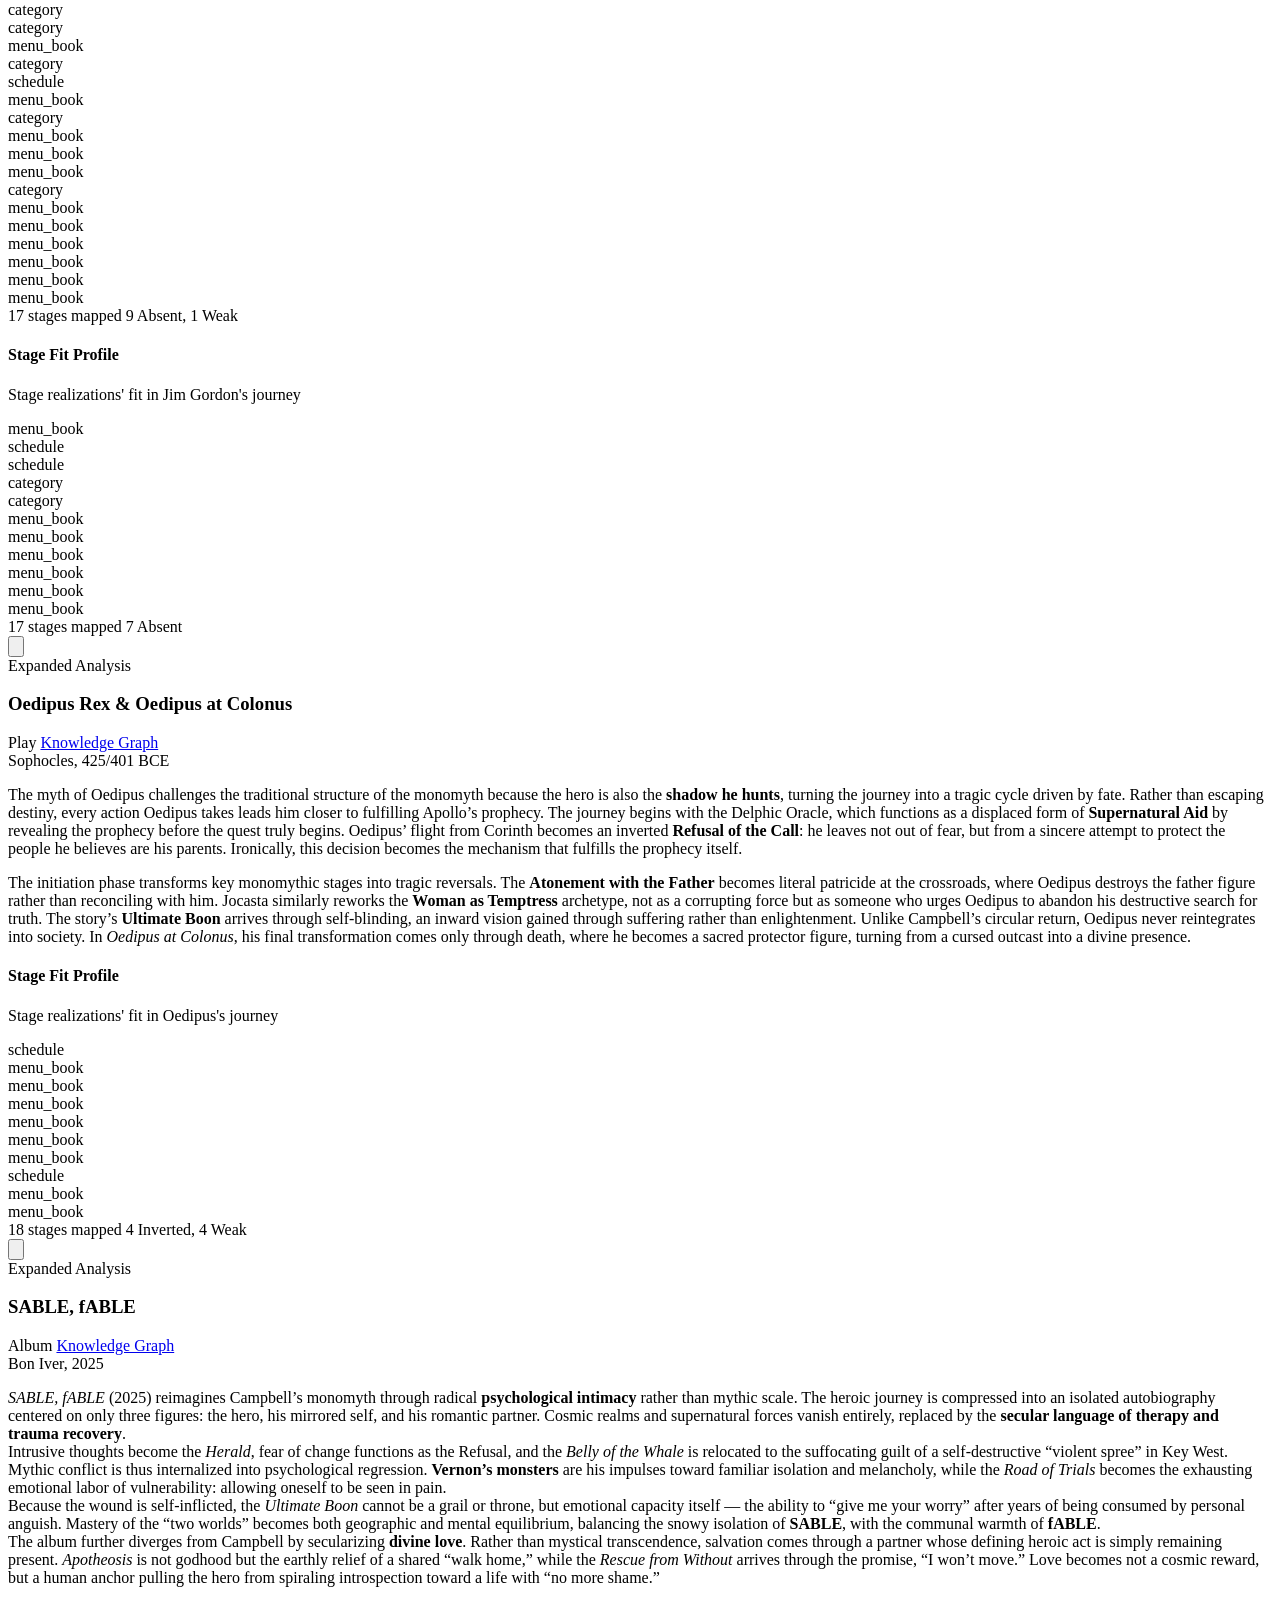
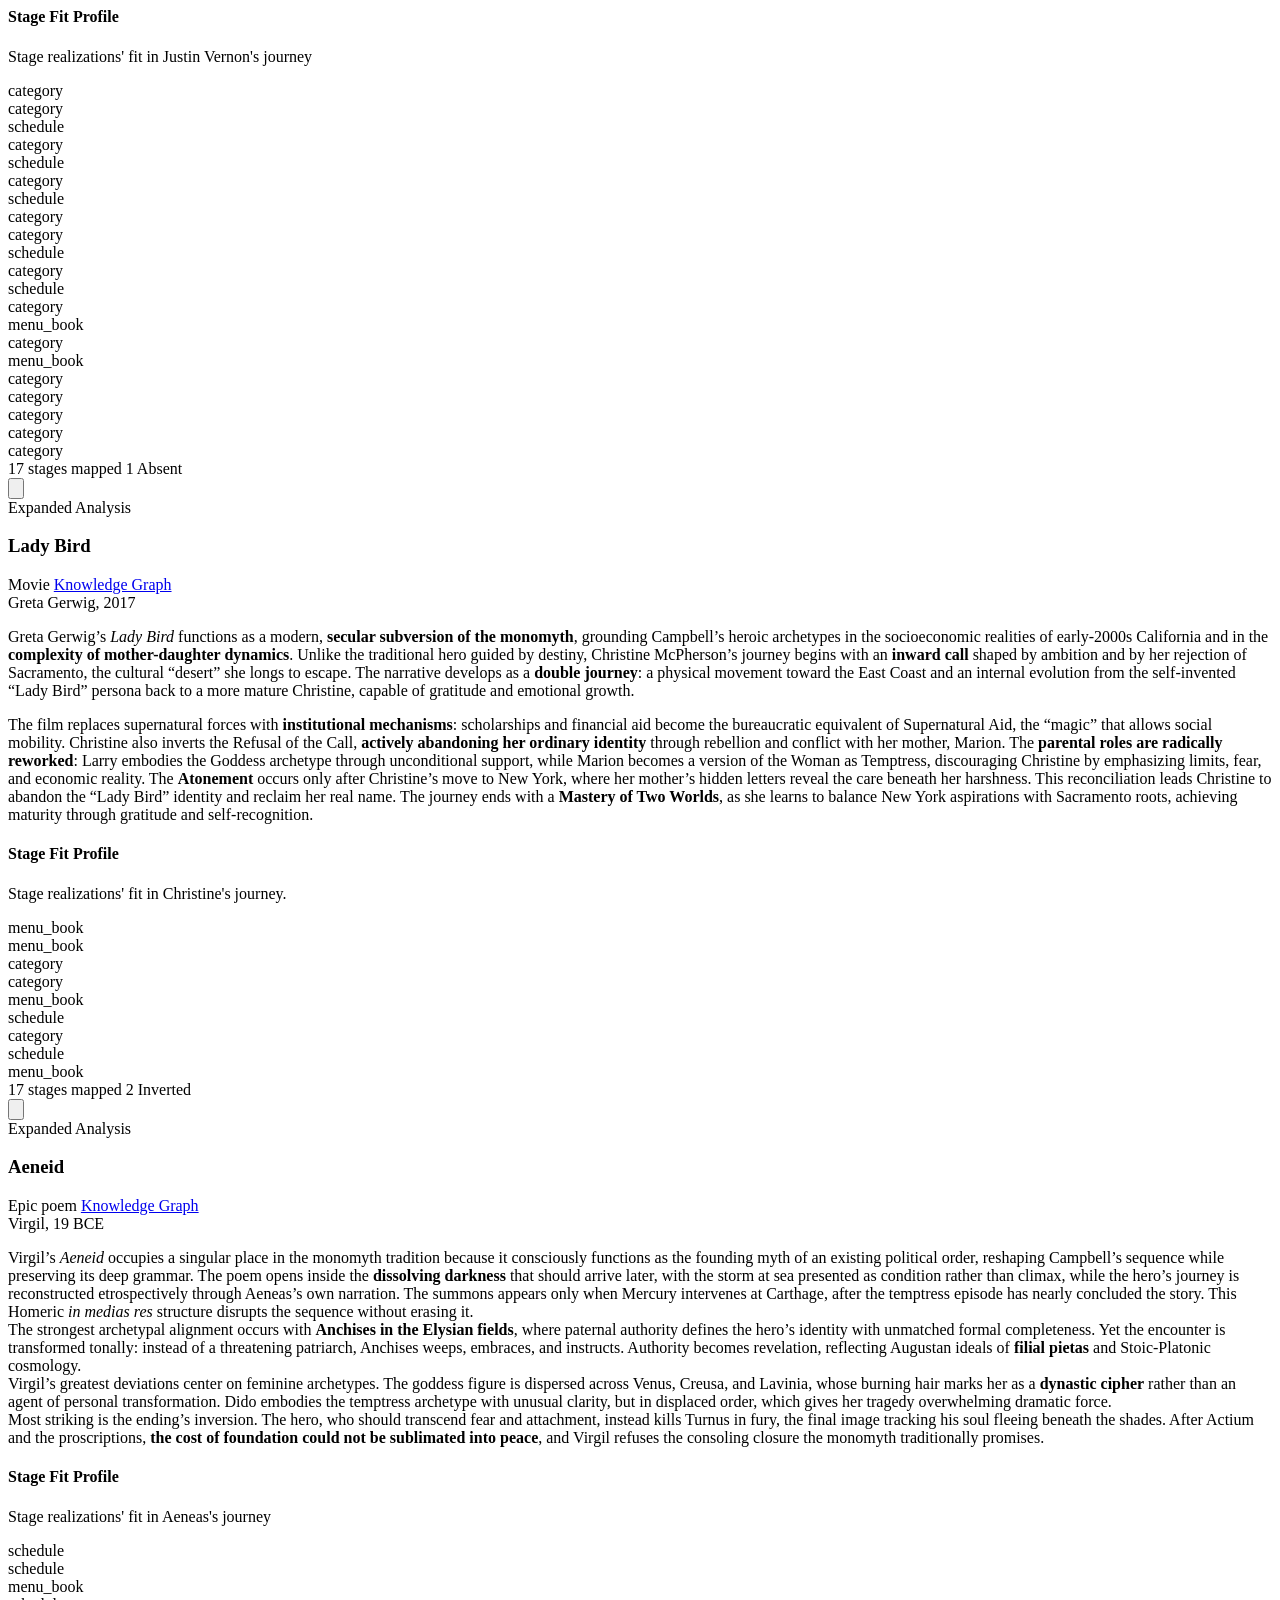
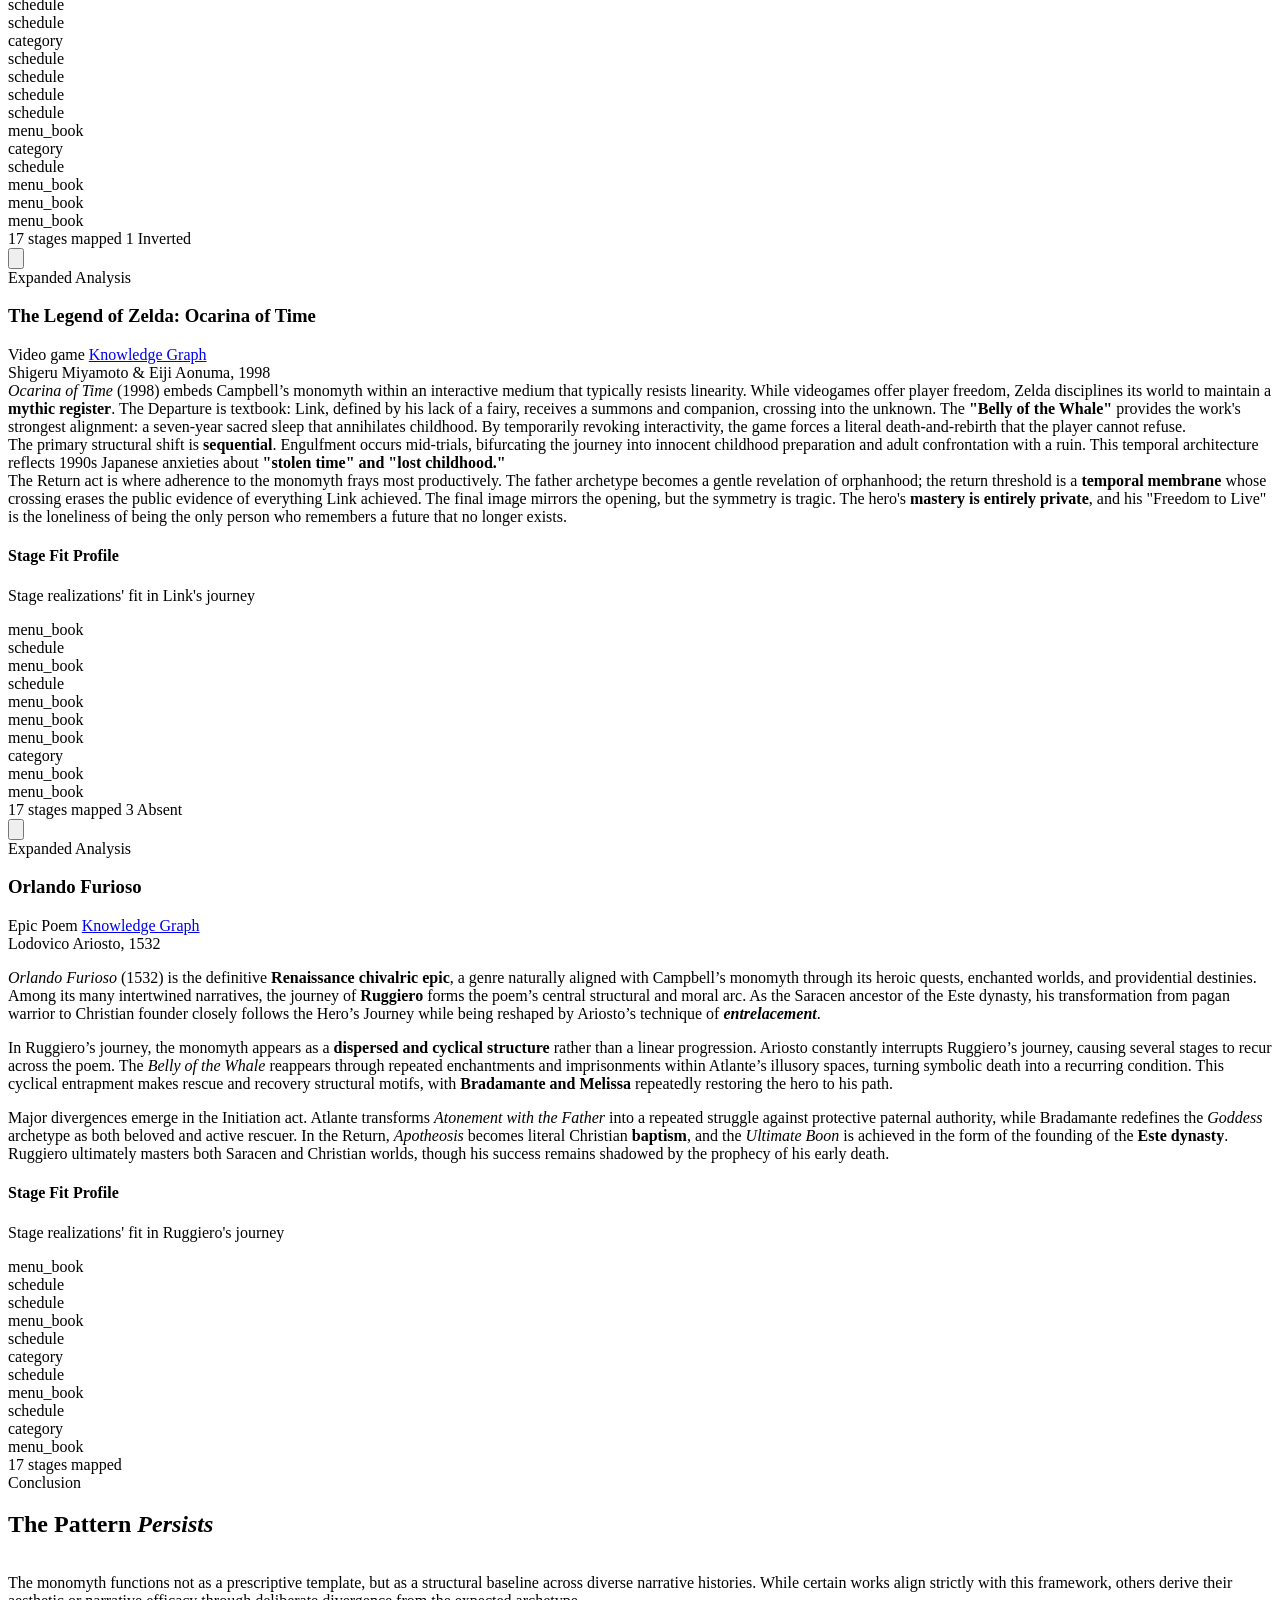
==== commit 861f6bcc: "Link ontology without URI fragment" ====
--- a/website/index.html
+++ b/website/index.html
@@ -243,8 +243,8 @@
         <div class="reveal reveal-delay-1 ontology-classes-panel">
           <div class="about-stat about-stages-box ontology-iri-box">
             <div class="about-stages-act">Monomyth Ontology IRI</div>
-            <a class="ontology-iri-value" href="https://monomyth.metamuses.org/ontology#" target="_blank"
-              rel="noopener">https://monomyth.metamuses.org/ontology#</a>
+            <a class="ontology-iri-value" href="https://monomyth.metamuses.org/ontology" target="_blank"
+              rel="noopener">https://monomyth.metamuses.org/ontology</a>
           </div>
           <div class="about-stat about-stages-box ontology-iri-box">
             <div class="about-stages-act">Monomyth Ontology documentation</div>
@@ -2782,7 +2782,7 @@
       <div class="footer-brand-row">
         <div class="footer-brand">Monomyth</div>
         <ul class="footer-inline-links">
-          <li><a target="_blank" rel="noopener" href="https://monomyth.metamuses.org/ontology#">Ontology</a></li>
+          <li><a target="_blank" rel="noopener" href="https://monomyth.metamuses.org/ontology">Ontology</a></li>
           <li><a target="_blank" rel="noopener" href="https://monomyth.metamuses.org/graph/">Graph</a></li>
           <li><a target="_blank" rel="noopener" href="https://monomyth.metamuses.org/sparql?query=select%20%2A%20where%20%7B%20%3Fs%20%3Fp%20%3Fo.%7D%20limit%2010">SPARQL</a></li>
           <li><a target="_blank" rel="noopener" href="https://monomyth.metamuses.org/docs">Docs</a></li>
@@ -2802,7 +2802,7 @@
           </a>
         </li>
       </ul>
-      <div class="footer-copy">&copy; 2026 &middot; CC BY 4.0</div>
+      <div class="footer-copy">&copy; 2026 &middot; CC BY 4.0 &middot; <a href="https://doi.org/10.5281/zenodo.20324714">DOI</a></div>
     </div>
   </footer>
 
